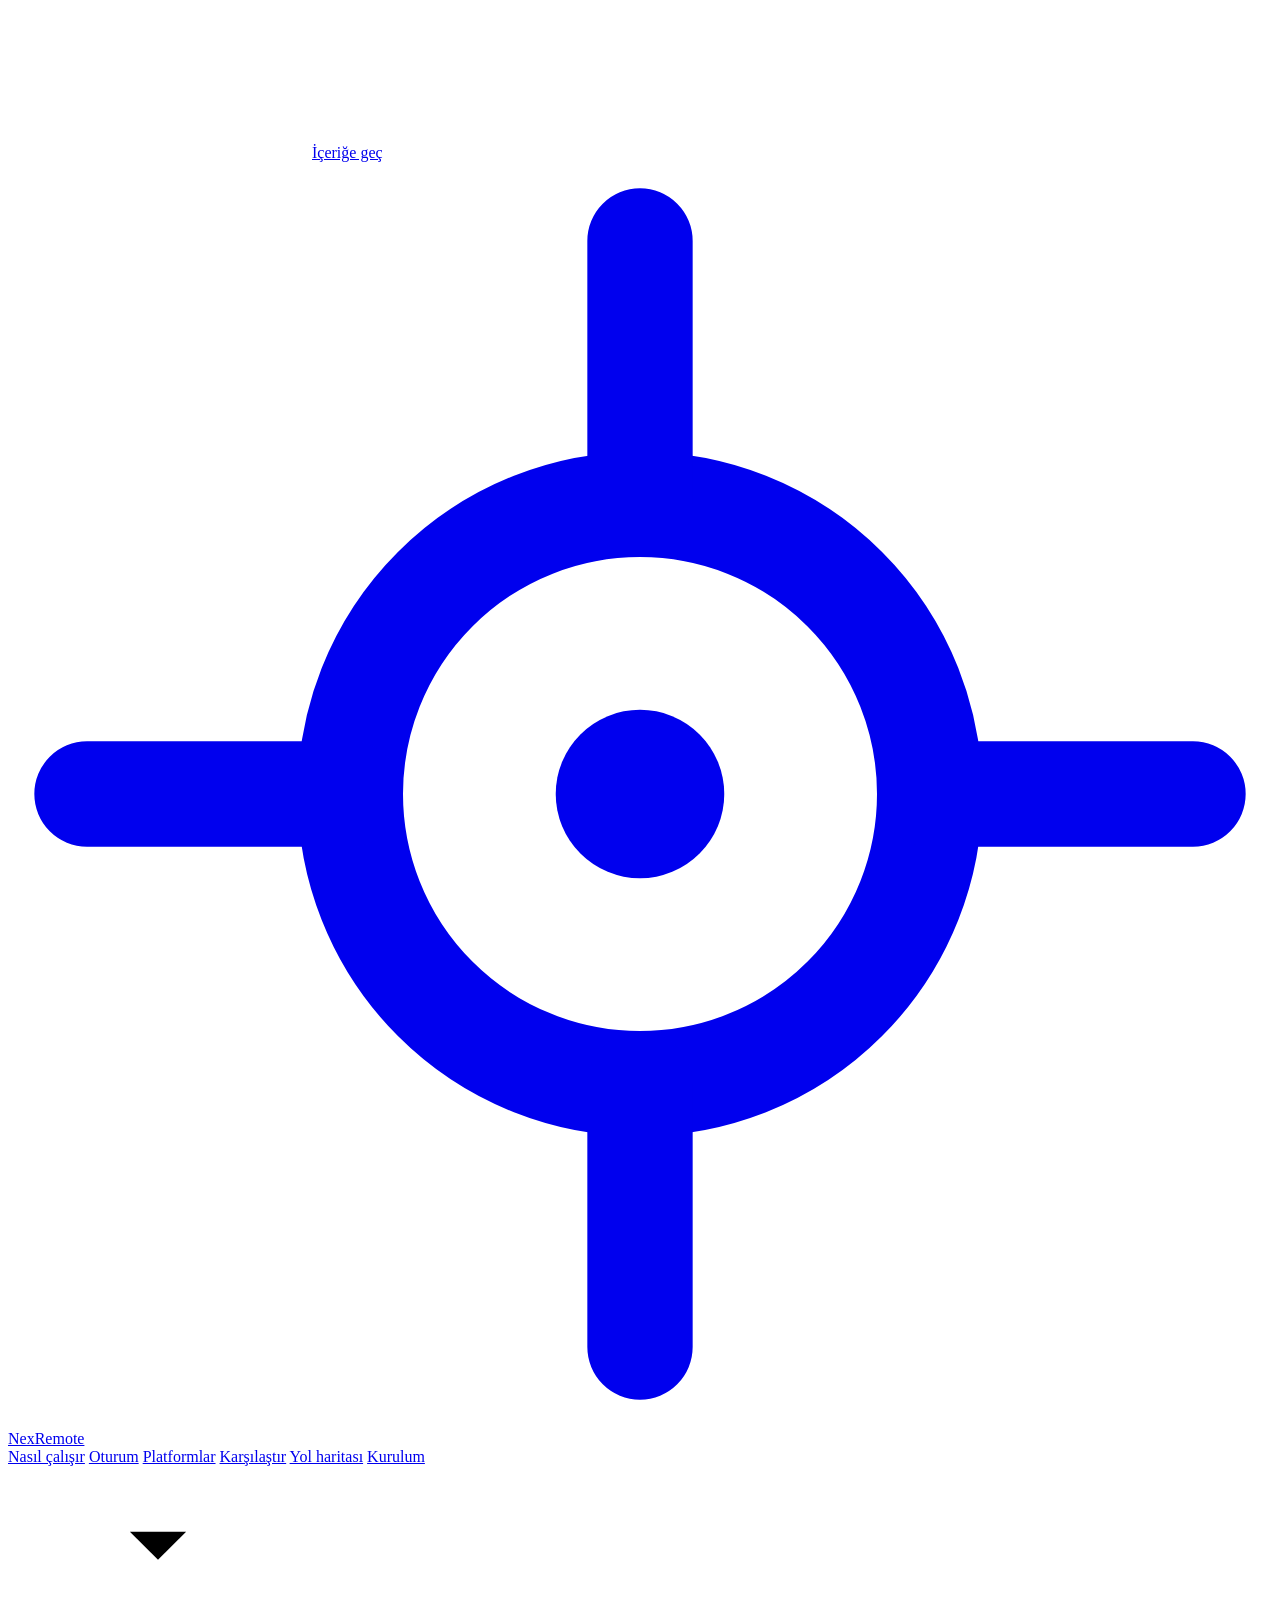
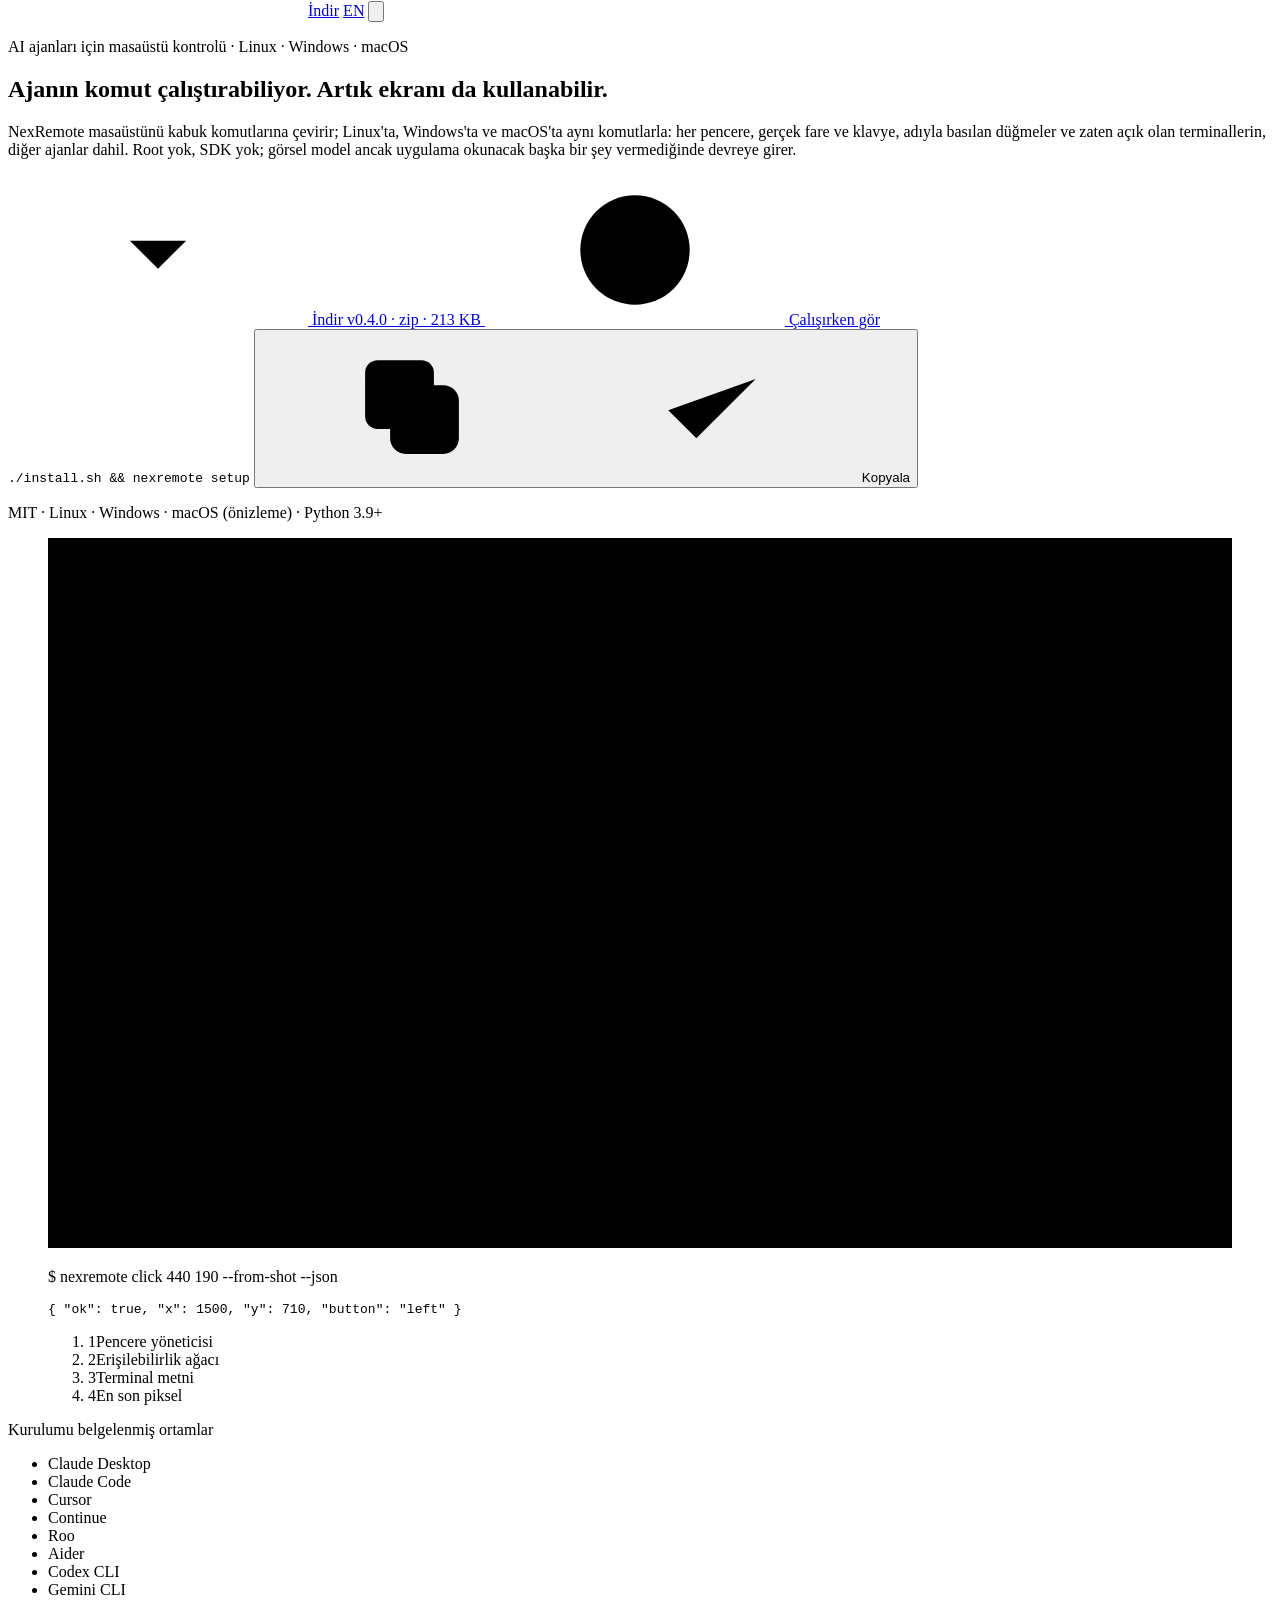
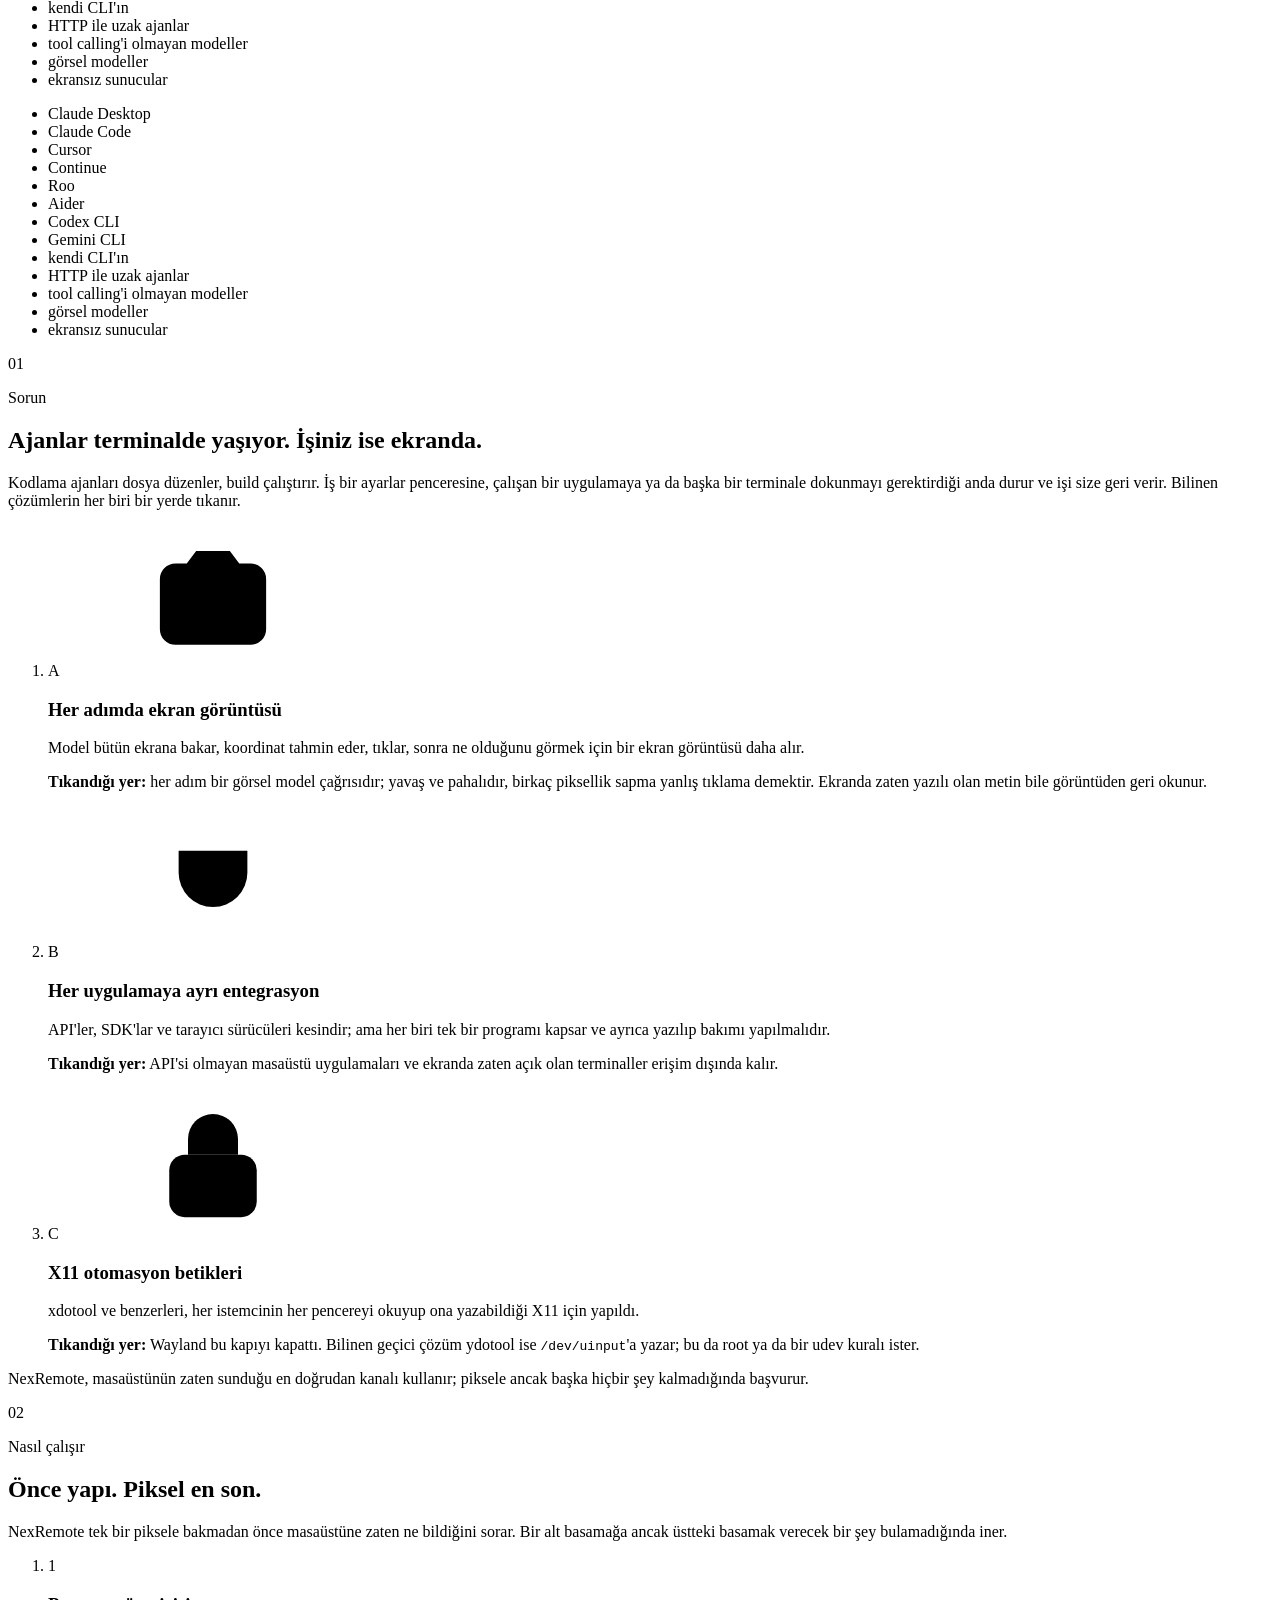
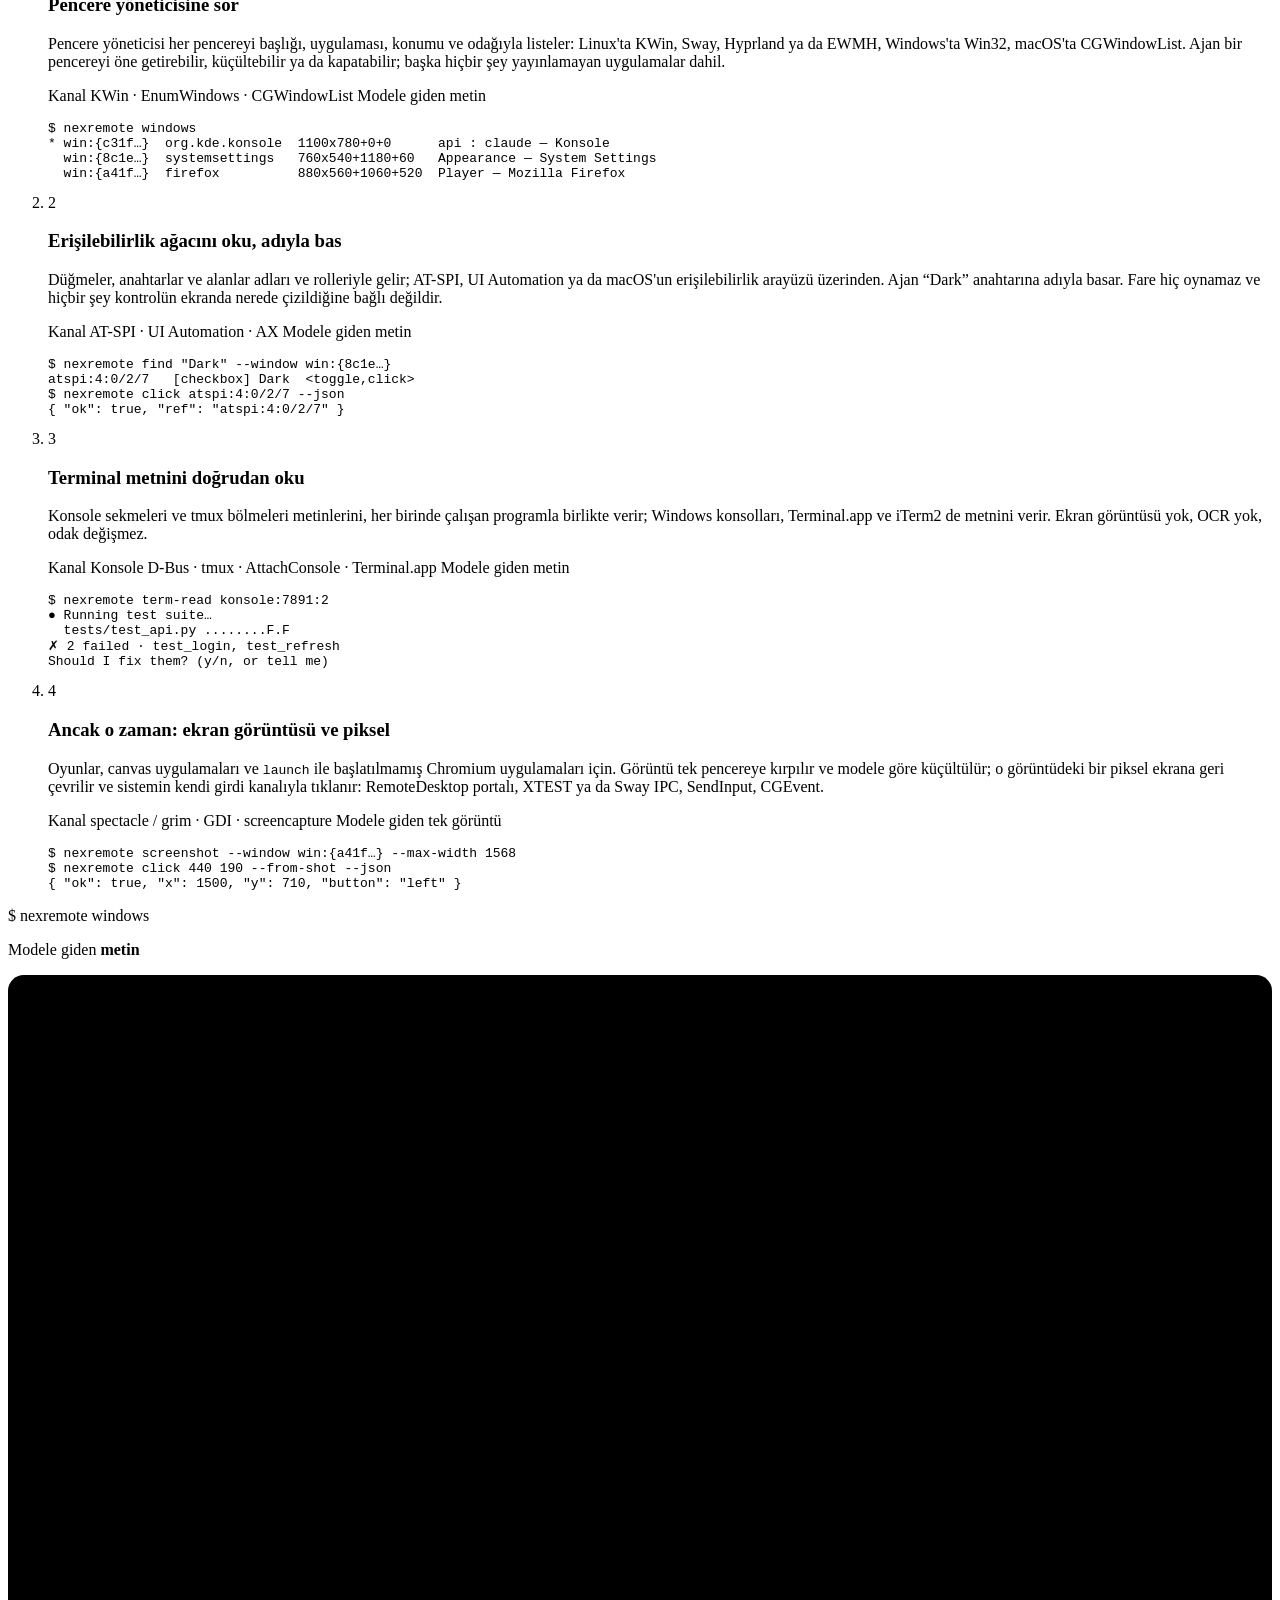
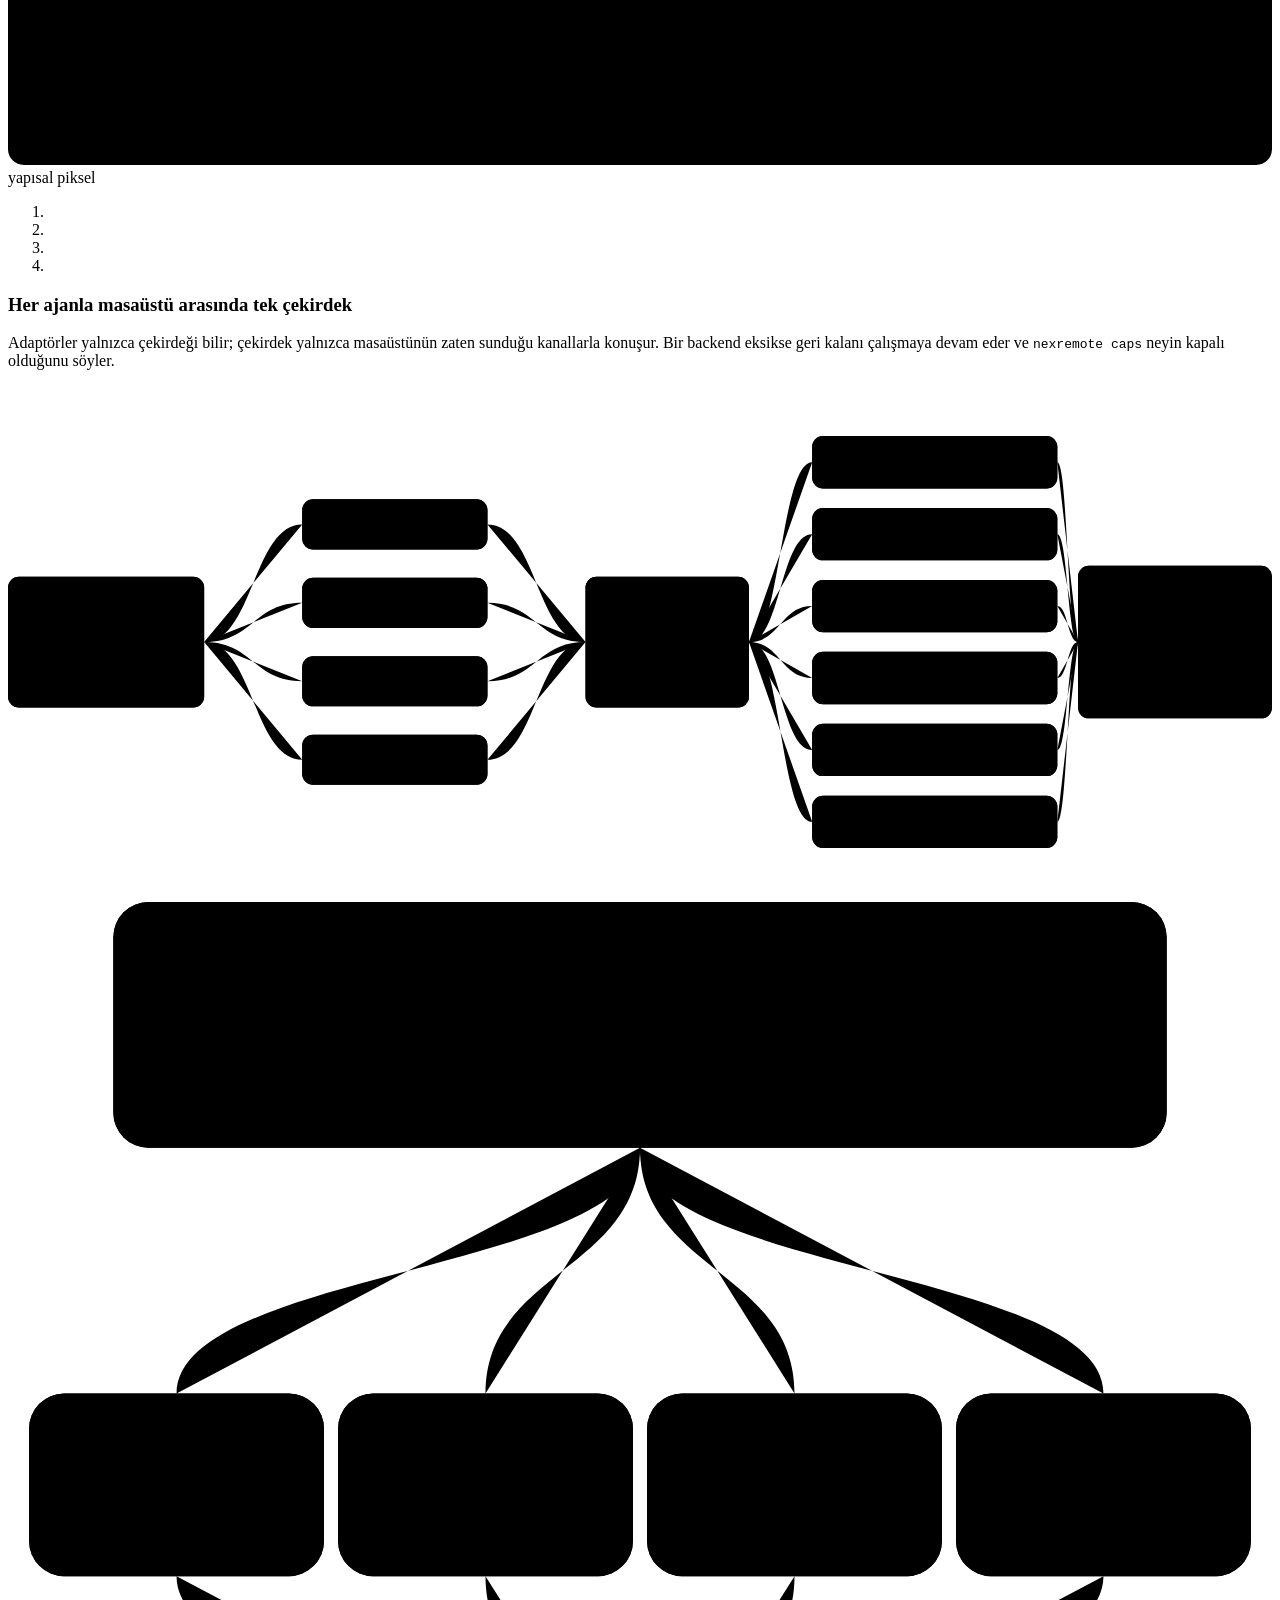
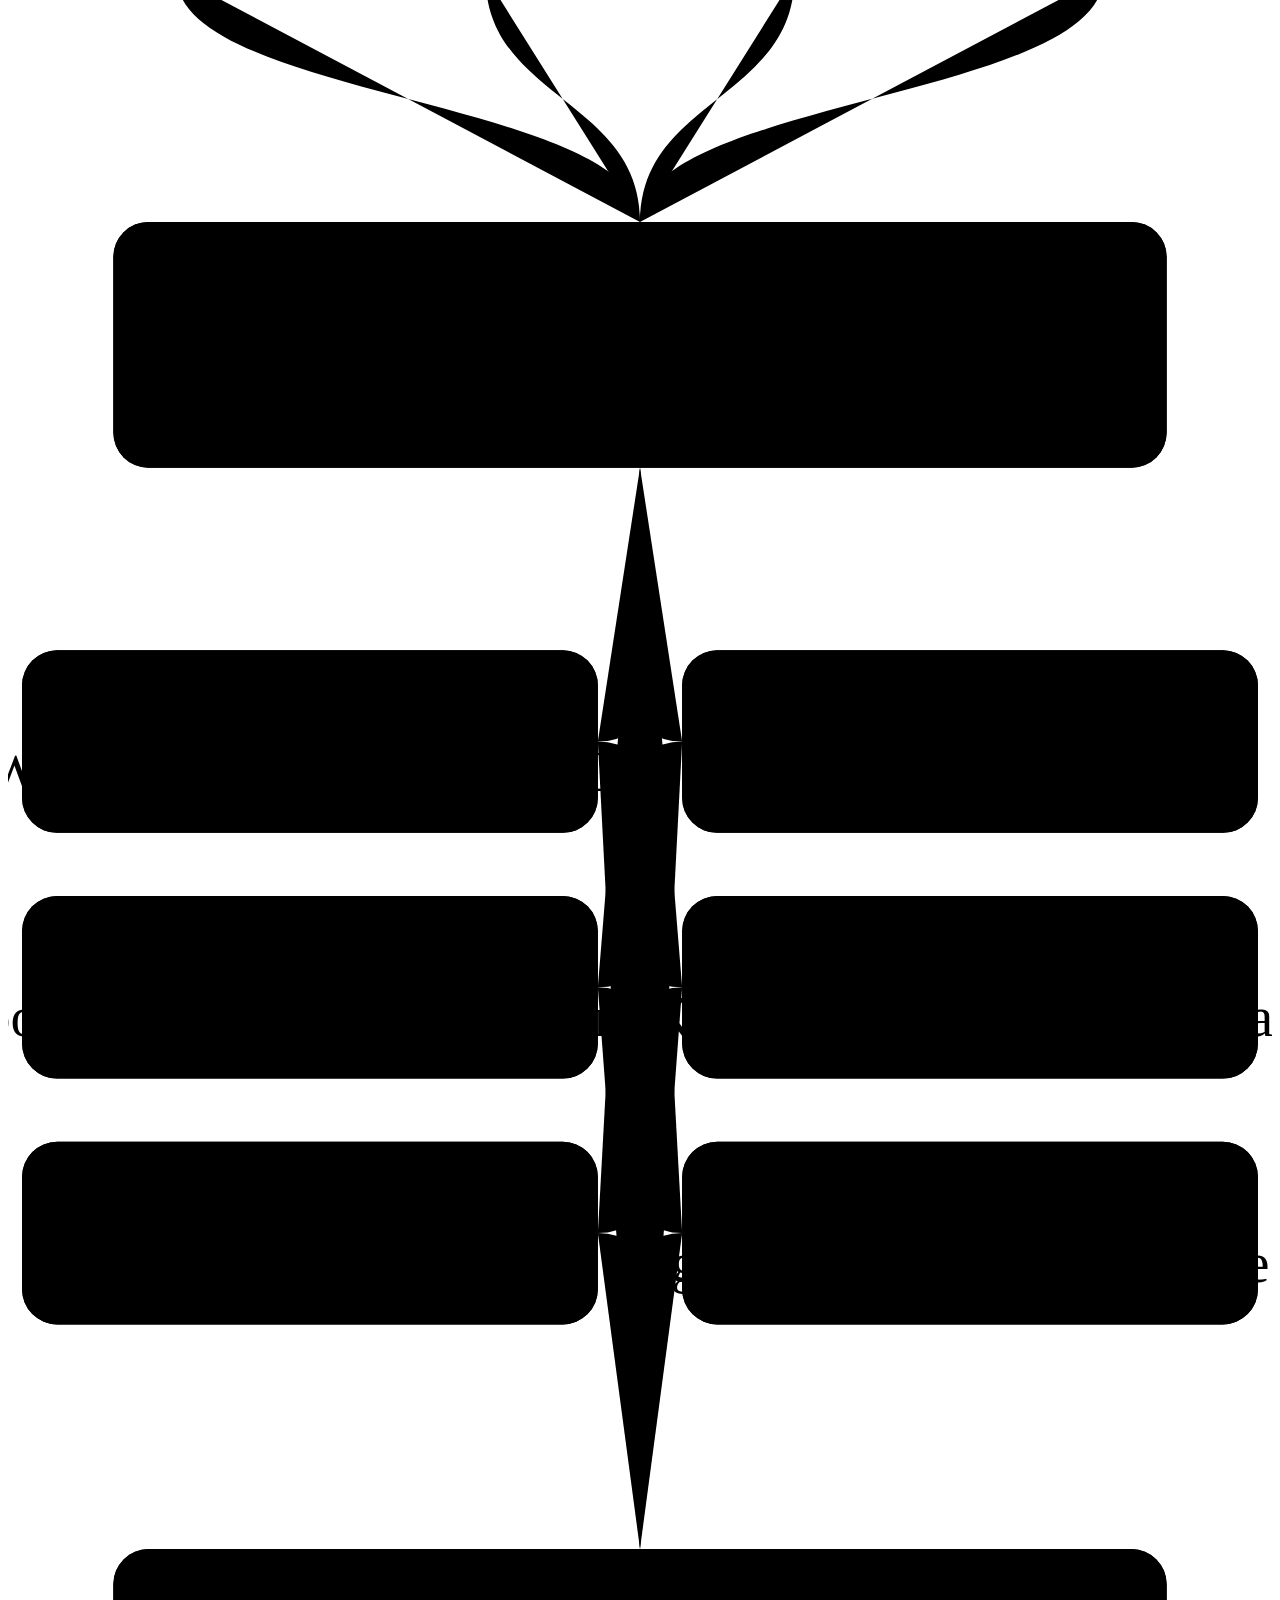
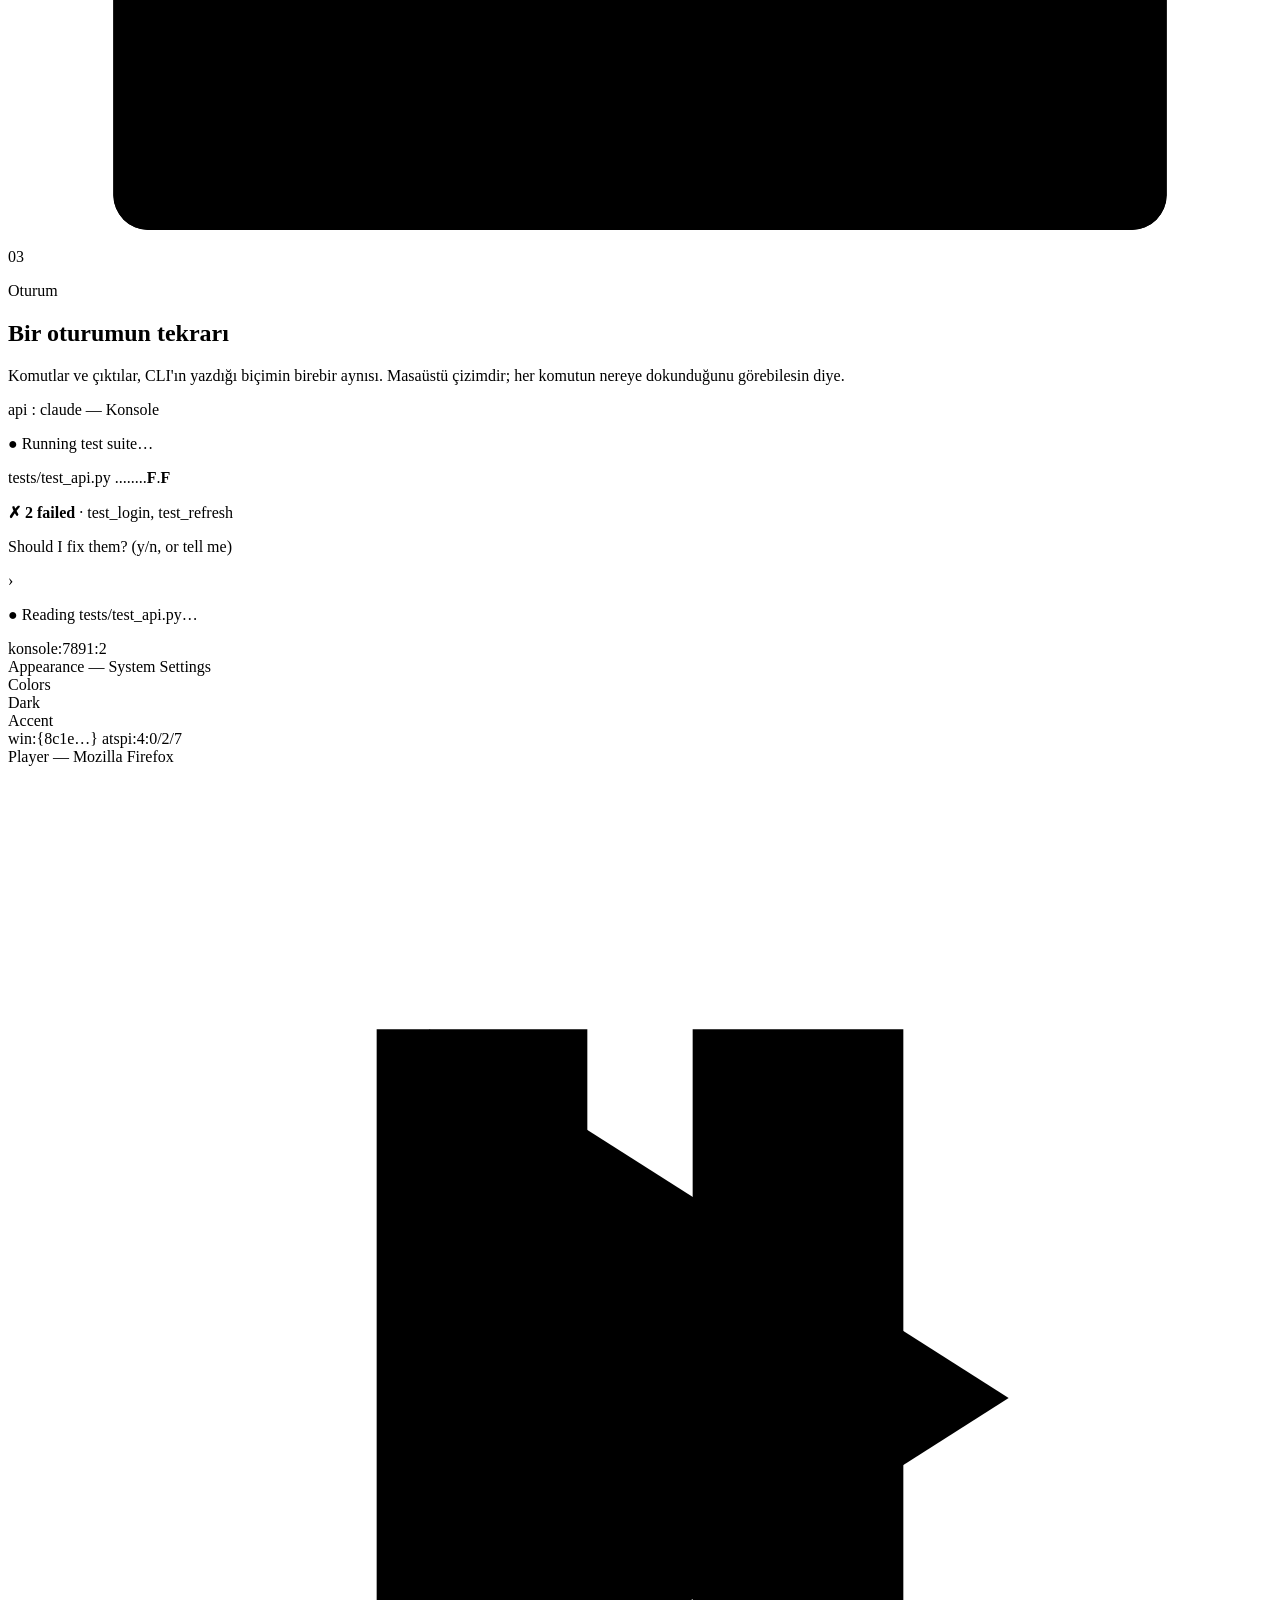
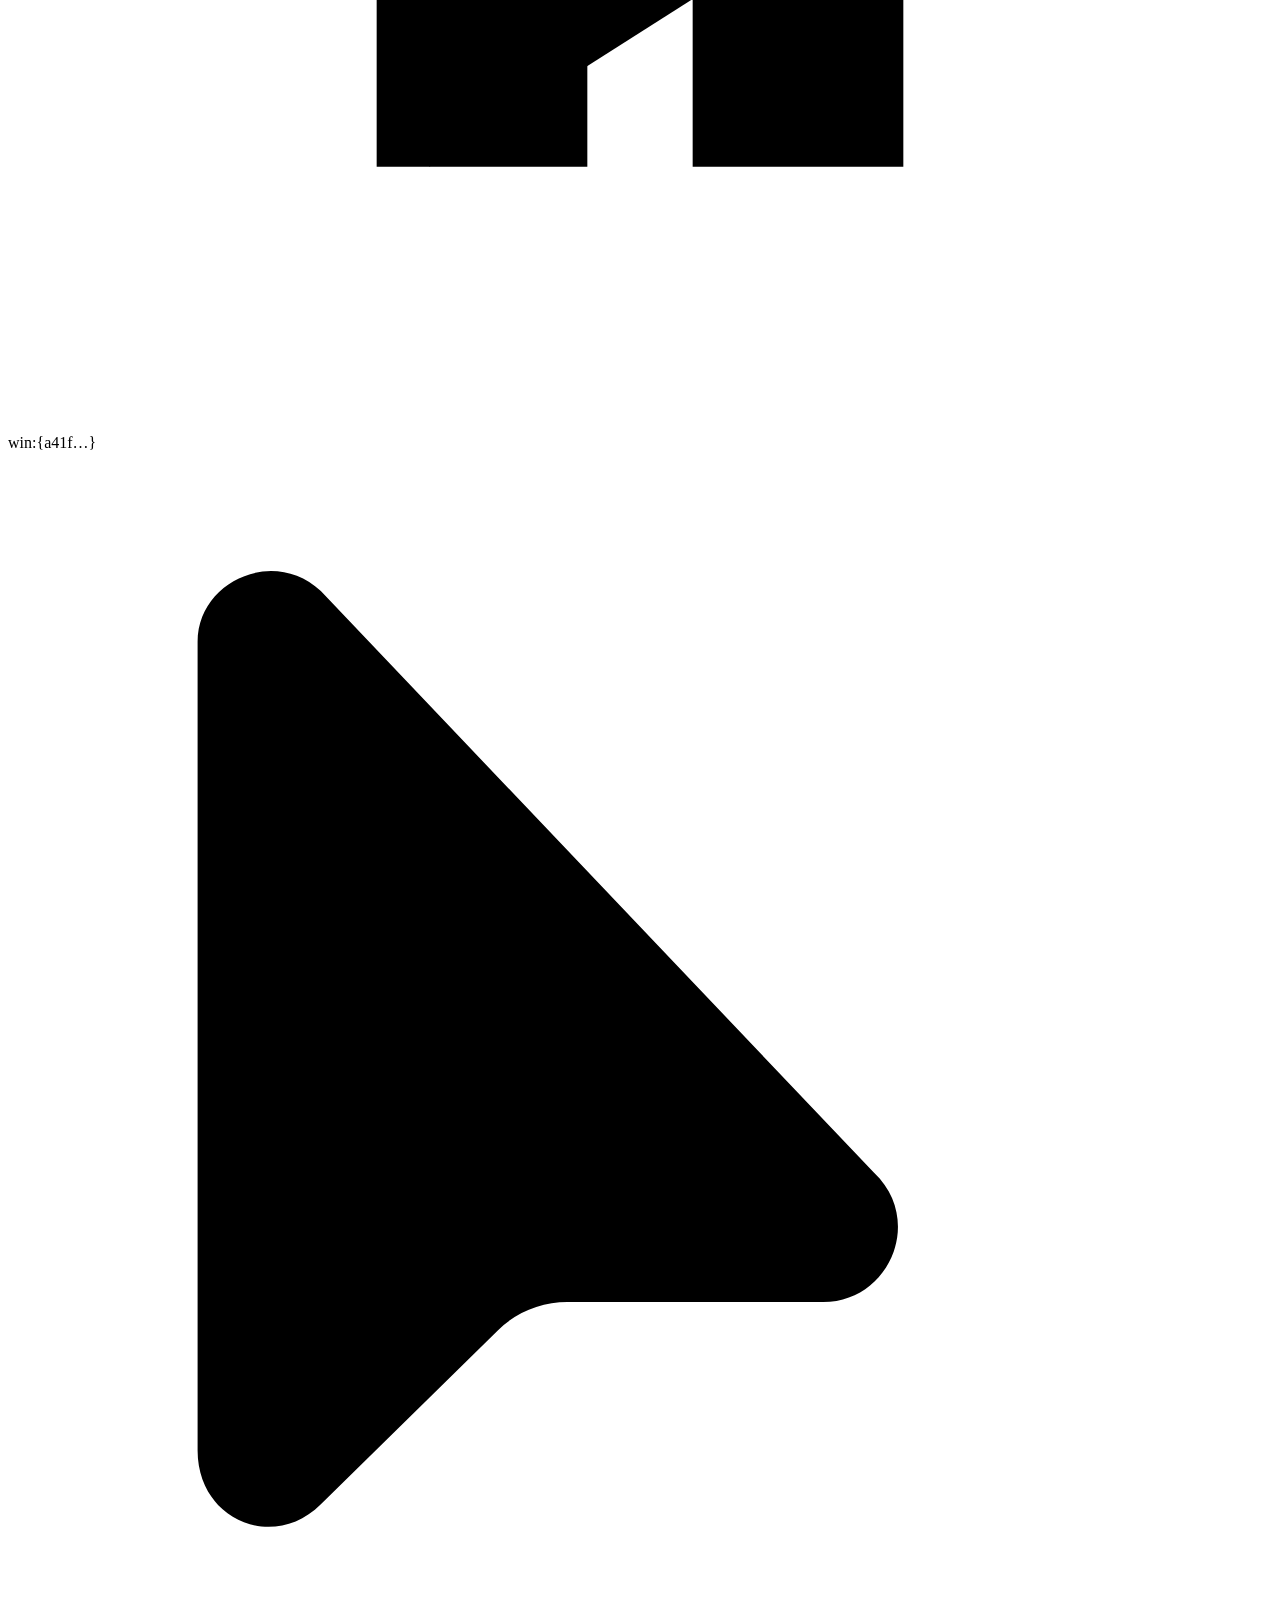
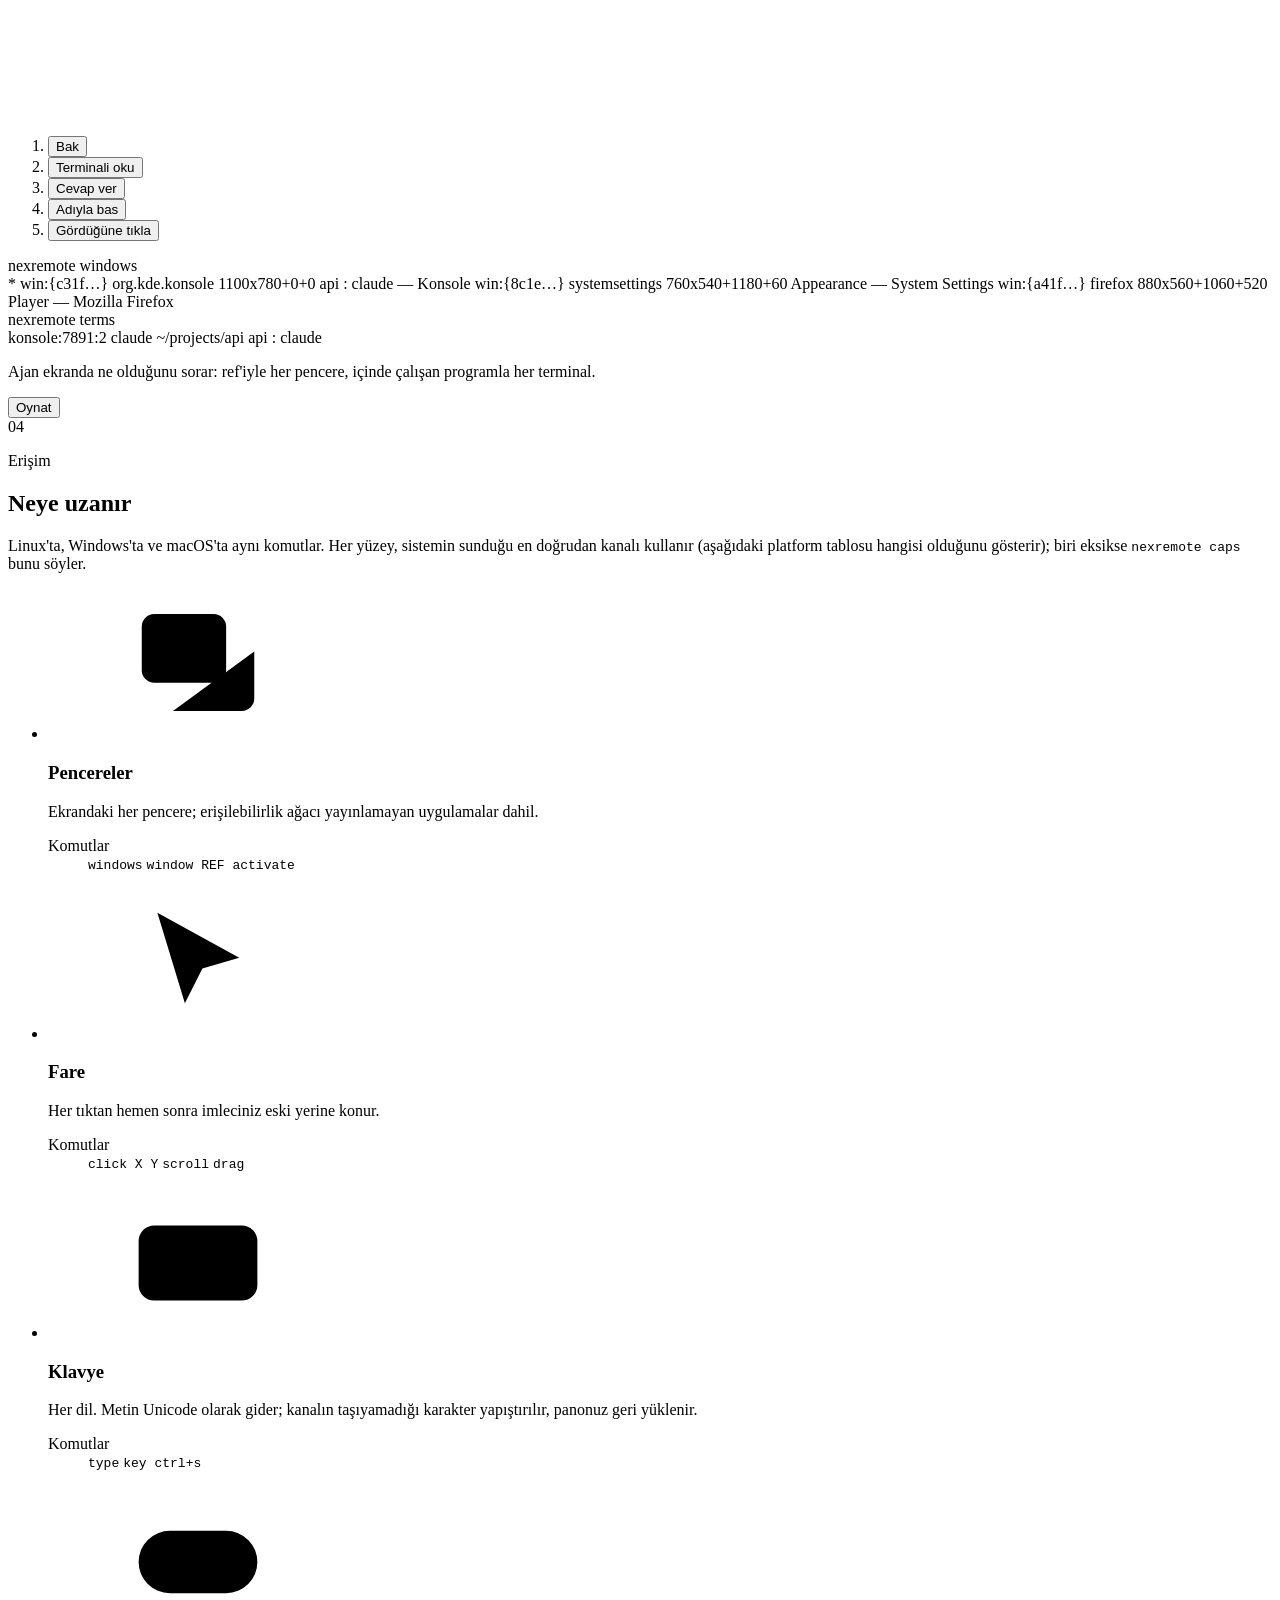
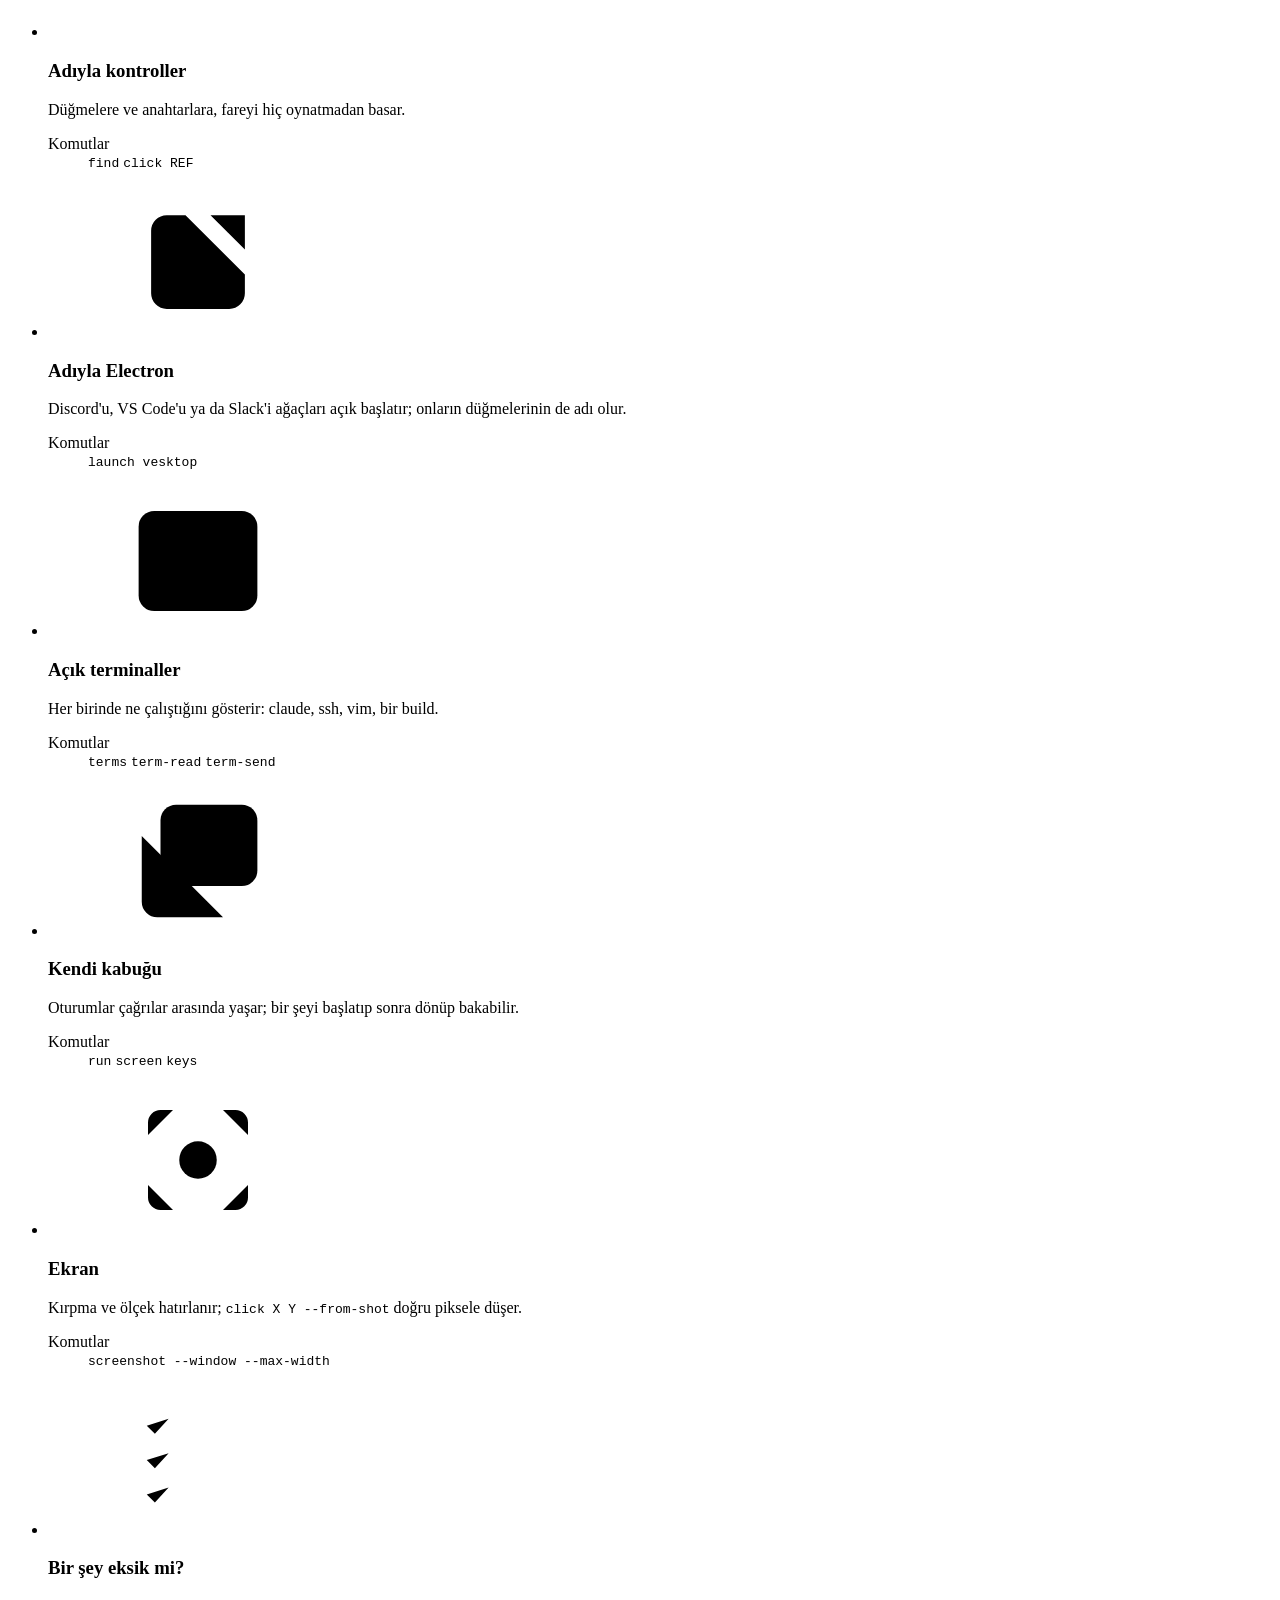
==== site/tr/index.html @ d77e09ea "feat(site): v0.4.0 — Electron yüzey kartı, Sway gerçek bileşimci rozeti, yapılanlar bugün sütununda " ====
<!doctype html>
<html lang="tr">
<head>
<meta charset="utf-8">
<meta name="viewport" content="width=device-width, initial-scale=1">
<title>NexRemote — AI ajanın masaüstünü kullansın</title>
<meta name="description" content="Bir AI ajanının Linux, Windows ve macOS&#x27;ta masaüstünü görmesini ve kullanmasını sağlayan kabuk komutları: her pencere, gerçek fare ve klavye, adıyla kontroller ve ekranda açık terminaller.">
<link rel="canonical" href="https://nexremote.vercel.app/tr/">
<link rel="alternate" hreflang="en" href="https://nexremote.vercel.app/">
<link rel="alternate" hreflang="tr" href="https://nexremote.vercel.app/tr/">
<meta property="og:title" content="NexRemote — AI ajanın masaüstünü kullansın">
<meta property="og:description" content="Bir AI ajanının Linux, Windows ve macOS&#x27;ta masaüstünü görmesini ve kullanmasını sağlayan kabuk komutları: her pencere, gerçek fare ve klavye, adıyla kontroller ve ekranda açık terminaller.">
<meta property="og:type" content="website">
<meta name="theme-color" content="#0c0d0b">
<link rel="icon" href="/assets/mark.svg" type="image/svg+xml">
<link rel="preconnect" href="https://fonts.googleapis.com">
<link rel="preconnect" href="https://fonts.gstatic.com" crossorigin>
<link href="https://fonts.googleapis.com/css2?family=IBM+Plex+Mono:wght@400;500&family=Schibsted+Grotesk:wght@400;500;600;700;800&display=swap" rel="stylesheet">
<link rel="stylesheet" href="/assets/site.css?v=0.4.0">
<script>
  // JS varsa "js" sınıfı: yalnızca o zaman, görünmeden önce gizlenecek öğeler gizlenir.
  // Tema, boyamadan önce uygulanır (yanıp sönme olmasın).
  document.documentElement.classList.add("js");
  try { var t = localStorage.getItem("nr-theme"); if (t) document.documentElement.dataset.theme = t; } catch (e) {}
</script>
</head>
<body>
<svg class="sprite" aria-hidden="true" focusable="false">
  <symbol id="i-download" viewBox="0 0 24 24"><path d="M12 4v11"/><path d="m7.5 10.5 4.5 4.5 4.5-4.5"/><path d="M5 19.5h14"/></symbol>
  <symbol id="i-play" viewBox="0 0 24 24"><circle cx="12" cy="12" r="8.75"/><path d="M10.2 8.9v6.2l5-3.1z"/></symbol>
  <symbol id="i-copy" viewBox="0 0 24 24"><rect x="8.5" y="8.5" width="11" height="11" rx="2.5"/><path d="M15.5 8.5v-2a2 2 0 0 0-2-2h-7a2 2 0 0 0-2 2v7a2 2 0 0 0 2 2h2"/></symbol>
  <symbol id="i-check" viewBox="0 0 24 24"><path d="m5 12.5 4.5 4.5L19 7.5"/></symbol>
  <symbol id="i-mail" viewBox="0 0 24 24"><rect x="3" y="5.5" width="18" height="13" rx="2.5"/><path d="m4 7.5 8 5.6 8-5.6"/></symbol>
  <symbol id="i-windows" viewBox="0 0 24 24"><rect x="3" y="4" width="13.5" height="11" rx="2"/><path d="M3 8h13.5"/><path d="M8 19.5h11a2 2 0 0 0 2-2V10"/></symbol>
  <symbol id="i-pointer" viewBox="0 0 24 24"><path d="M5.5 3.8 18.6 11l-5.9 1.7-2.8 5.6z"/><path d="m13 13 4.5 6"/></symbol>
  <symbol id="i-keyboard" viewBox="0 0 24 24"><rect x="2.5" y="6" width="19" height="12" rx="2.5"/><path d="M6.5 10h.01M10 10h.01M14 10h.01M17.5 10h.01M8 14h8"/></symbol>
  <symbol id="i-toggle" viewBox="0 0 24 24"><rect x="2.5" y="7" width="19" height="10" rx="5"/><circle cx="16.5" cy="12" r="2.5"/></symbol>
  <symbol id="i-terminal" viewBox="0 0 24 24"><rect x="2.5" y="4" width="19" height="16" rx="2.5"/><path d="m7 9.5 3 2.5-3 2.5"/><path d="M12.5 15h4.5"/></symbol>
  <symbol id="i-sessions" viewBox="0 0 24 24"><rect x="6" y="3" width="15.5" height="13" rx="2.5"/><path d="M3 8v10.5A2.5 2.5 0 0 0 5.5 21H16"/><path d="m9.5 7.8 2.5 2-2.5 2"/><path d="M14 12.5h3"/></symbol>
  <symbol id="i-viewfinder" viewBox="0 0 24 24"><path d="M4 8V6a2 2 0 0 1 2-2h2M16 4h2a2 2 0 0 1 2 2v2M20 16v2a2 2 0 0 1-2 2h-2M8 20H6a2 2 0 0 1-2-2v-2"/><circle cx="12" cy="12" r="3"/></symbol>
  <symbol id="i-checklist" viewBox="0 0 24 24"><path d="M10 6.5h10M10 12h10M10 17.5h10"/><path d="m3.8 6.5 1.3 1.3 2.2-2.4M3.8 12l1.3 1.3 2.2-2.4M3.8 17.5l1.3 1.3 2.2-2.4"/></symbol>
  <symbol id="i-camera" viewBox="0 0 24 24"><path d="M3.5 8.5A2.5 2.5 0 0 1 6 6h1.8l1.5-2h5.4l1.5 2H18a2.5 2.5 0 0 1 2.5 2.5v8A2.5 2.5 0 0 1 18 19H6a2.5 2.5 0 0 1-2.5-2.5z"/><circle cx="12" cy="12.5" r="3.5"/></symbol>
  <symbol id="i-launch" viewBox="0 0 24 24"><path d="M10 4.5H7A2.5 2.5 0 0 0 4.5 7v10A2.5 2.5 0 0 0 7 19.5h10a2.5 2.5 0 0 0 2.5-2.5v-3"/><path d="M14 4.5h5.5V10M19.5 4.5 11 13"/></symbol>
  <symbol id="i-plug" viewBox="0 0 24 24"><path d="M9 3v4M15 3v4"/><path d="M6.5 7h11v3.5a5.5 5.5 0 0 1-11 0z"/><path d="M12 16v5"/></symbol>
  <symbol id="i-lock" viewBox="0 0 24 24"><rect x="5" y="10.5" width="14" height="10" rx="2.5"/><path d="M8 10.5V8a4 4 0 0 1 8 0v2.5"/><path d="M12 14.5v2"/></symbol>
  <symbol id="i-monitor" viewBox="0 0 24 24"><rect x="3" y="4" width="18" height="12" rx="2.5"/><path d="M9 20h6M12 16v4"/></symbol>
  <symbol id="i-shield" viewBox="0 0 24 24"><path d="M12 3.5 5 6.2v5.3c0 4.3 3 7.6 7 9 4-1.4 7-4.7 7-9V6.2z"/><path d="m9 12 2.2 2.2 3.8-4"/></symbol>
  <symbol id="i-globe" viewBox="0 0 24 24"><circle cx="12" cy="12" r="8.75"/><path d="M3.5 12h17M12 3.3c2.4 2.6 3.5 5.5 3.5 8.7s-1.1 6.1-3.5 8.7c-2.4-2.6-3.5-5.5-3.5-8.7s1.1-6.1 3.5-8.7"/></symbol>
  <symbol id="i-flask" viewBox="0 0 24 24"><path d="M9.5 3.5h5M10.5 3.5V9L5 18.2a1.6 1.6 0 0 0 1.4 2.3h11.2a1.6 1.6 0 0 0 1.4-2.3L13.5 9V3.5"/><path d="M7.4 15h9.2"/></symbol>
  <symbol id="i-yes" viewBox="0 0 24 24"><circle cx="12" cy="12" r="8.75"/><path d="m8.2 12.3 2.6 2.6 5-5.4"/></symbol>
  <symbol id="i-no" viewBox="0 0 24 24"><circle cx="12" cy="12" r="8.75"/><path d="m9.2 9.2 5.6 5.6M14.8 9.2l-5.6 5.6"/></symbol>
  <symbol id="i-part" viewBox="0 0 24 24"><circle cx="12" cy="12" r="8.75"/><path d="M12 3.25a8.75 8.75 0 0 1 0 17.5z" fill="currentColor"/></symbol>
  <symbol id="i-planned" viewBox="0 0 24 24"><circle cx="12" cy="12" r="8.75" stroke-dasharray="2.6 3.2"/><path d="M12 8v4.2l2.6 1.6"/></symbol>
</svg>

<a class="skip" href="#main">İçeriğe geç</a>

<header class="top">
  <div class="wrap top-row">
    <a class="brand" href="/tr/" aria-label="NexRemote">
      <svg class="brand-mark" viewBox="0 0 24 24" aria-hidden="true"><circle cx="12" cy="12" r="5.5" fill="none" stroke="currentColor" stroke-width="2"/><path d="M12 1.5v5M12 17.5v5M1.5 12h5M17.5 12h5" stroke="currentColor" stroke-width="2" stroke-linecap="round"/><circle cx="12" cy="12" r="1.6" fill="currentColor"/></svg>
      <span>NexRemote</span>
    </a>
    <nav class="nav" aria-label="Bölümler">
      <a href="#how">Nasıl çalışır</a>
      <a href="#replay">Oturum</a>
      <a href="#platforms">Platformlar</a>
      <a href="#compare">Karşılaştır</a>
      <a href="#roadmap">Yol haritası</a>
      <a href="#install">Kurulum</a>
    </nav>
    <div class="top-tools">
      <a class="btn btn-sm" href="/download/nexremote.zip" download><svg class="ico" aria-hidden="true"><use href="#i-download"/></svg><span>İndir</span></a>
      <a class="lang" href="/" hreflang="en" data-lang="en" lang="en" title="English">EN</a>
      <button class="theme" type="button" aria-label="Açık / koyu tema" title="Açık / koyu tema">
        <svg viewBox="0 0 24 24" aria-hidden="true"><path d="M12 3a9 9 0 1 0 0 18V3Z" fill="currentColor"/><circle cx="12" cy="12" r="8.25" fill="none" stroke="currentColor" stroke-width="1.5"/></svg>
      </button>
    </div>
  </div>
  <div class="progress-bar" aria-hidden="true"><i data-progress-bar></i></div>
</header>

<main id="main">

<!-- ================================================================ HERO -->
<section class="hero band" aria-labelledby="hero-h">
  <div class="grid-bg" data-parallax aria-hidden="true"></div>
  <div class="wrap hero-top">
    <p class="eyebrow"><span class="dot" aria-hidden="true"></span>AI ajanları için masaüstü kontrolü · Linux · Windows · macOS</p>
    <h1 id="hero-h" class="mega"><span class="l l1"><span class="w"><span style="--wi:0">Ajanın</span></span> <span class="w"><span style="--wi:1">komut</span></span> <span class="w"><span style="--wi:2">çalıştırabiliyor.</span></span></span> <span class="l l2"><span class="w"><span style="--wi:3">Artık</span></span> <span class="w"><span style="--wi:4">ekranı</span></span> <span class="w"><span style="--wi:5">da</span></span> <span class="w"><span style="--wi:6">kullanabilir.</span></span></span></h1>
    <div class="hero-row">
      <p class="lede" data-reveal>NexRemote masaüstünü kabuk komutlarına çevirir; Linux&#x27;ta, Windows&#x27;ta ve macOS&#x27;ta aynı komutlarla: her pencere, gerçek fare ve klavye, adıyla basılan düğmeler ve zaten açık olan terminallerin, diğer ajanlar dahil. Root yok, SDK yok; görsel model ancak uygulama okunacak başka bir şey vermediğinde devreye girer.</p>
      <div class="hero-cta" data-reveal>
        <div class="btn-row">
          <a class="btn btn-invert" href="/download/nexremote.zip" download data-magnet>
            <svg class="ico" aria-hidden="true"><use href="#i-download"/></svg>
            <span>İndir</span>
            <span class="btn-meta">v0.4.0 · zip · 213 KB</span>
          </a>
          <a class="btn btn-ghost" href="#replay" data-magnet>
            <svg class="ico" aria-hidden="true"><use href="#i-play"/></svg>
            <span>Çalışırken gör</span>
          </a>
        </div>
        <div class="copyline">
          <code id="cmd-setup">./install.sh &amp;&amp; nexremote setup</code>
          <button class="copy" type="button" data-copy="#cmd-setup" data-done="Kopyalandı"><span class="copy-ico" aria-hidden="true"><svg class="ico i1"><use href="#i-copy"/></svg><svg class="ico i2"><use href="#i-check"/></svg></span><span data-label>Kopyala</span></button>
        </div>
        <p class="meta">MIT · Linux · Windows · macOS (önizleme) · Python 3.9+</p>
      </div>
    </div>
  </div>

  <div class="hero-stage" data-hero-stage>
    <div class="hero-tilt" data-hero-tilt>
      <figure class="hd s-node s-dark s-hl s-reply s-shot s-play s-agent" data-hero>
        <svg class="hd-scene" viewBox="0 0 1200 720" role="img" aria-labelledby="hd-t">
          <title id="hd-t">Bir masaüstü çizimi (burada Linux&#x27;ta KDE Plasma): terminaller, bir ayarlar penceresi ve bir video oynatıcı. Ajanın imleci pencereleri listeler, Koyu anahtarını adıyla bulup basar, bir terminali okur ve ekran görüntüsünden oynatıcıya tıklar.</title>
          <defs>
            <linearGradient id="hd-wall" x1="0" y1="0" x2="1" y2="1"><stop offset="0" class="hd-wall-a"/><stop offset="1" class="hd-wall-b"/></linearGradient>
          </defs>
          <rect class="hd-desk" width="1200" height="720"/>
          <path class="hd-wallgrid" d="M0 120H1200M0 240H1200M0 360H1200M0 480H1200M0 600H1200M200 0V720M400 0V720M600 0V720M800 0V720M1000 0V720"/>

          <!-- Konsole: çalışan ajan -->
          <g class="hd-win" data-hw="term">
            <rect class="hd-frame" x="40" y="36" width="600" height="390" rx="10"/>
            <path class="hd-bar" d="M50 36h580a10 10 0 0 1 10 10v22H40V46a10 10 0 0 1 10-10z"/>
            <text class="hd-title" x="340" y="57" text-anchor="middle">api : claude — Konsole</text>
            <circle class="hd-ctl" cx="596" cy="52" r="5"/><circle class="hd-ctl" cx="614" cy="52" r="5"/><circle class="hd-ctl" cx="578" cy="52" r="5"/>
            <rect class="hd-term" x="40" y="68" width="600" height="358"/>
            <rect class="hd-tab on" x="40" y="68" width="150" height="26"/><text class="hd-tabt on" x="56" y="86">claude</text>
            <rect class="hd-tab" x="190" y="68" width="150" height="26"/><text class="hd-tabt" x="206" y="86">claude</text>
            <rect class="hd-tab" x="340" y="68" width="110" height="26"/><text class="hd-tabt" x="356" y="86">ssh</text>
            <rect class="hd-hl" x="48" y="200" width="584" height="52" rx="4"/>
            <text class="hd-mono hd-dim" x="60" y="128">● Running test suite…</text>
            <text class="hd-mono" x="60" y="152">  tests/test_api.py ........F.F</text>
            <text class="hd-mono" x="60" y="176">  tests/test_ui.py  ...........</text>
            <text class="hd-mono hd-bad" x="60" y="220">✗ 2 failed · test_login, test_refresh</text>
            <text class="hd-mono" x="60" y="244">Should I fix them? (y/n, or tell me)</text>
            <text class="hd-mono"><tspan class="hd-prompt" x="60" y="276">›</tspan> <tspan data-hd-typed></tspan></text>
            <text class="hd-mono hd-dim hd-reply" x="60" y="302">● Reading tests/test_api.py…</text>
            <rect class="hd-caret" x="76" y="263" width="9" height="17"/>
            <g class="hd-tag" transform="translate(52 396)"><rect width="222" height="22" rx="4"/><text x="10" y="15.5">win:{c31f…} org.kde.konsole</text></g>
          </g>

          <!-- tmux: ikinci ajan -->
          <g class="hd-win" data-hw="tmux">
            <rect class="hd-frame" x="40" y="446" width="380" height="226" rx="10"/>
            <path class="hd-bar" d="M50 446h360a10 10 0 0 1 10 10v22H40v-22a10 10 0 0 1 10-10z"/>
            <text class="hd-title" x="230" y="467" text-anchor="middle">codex — tmux</text>
            <rect class="hd-term" x="40" y="478" width="380" height="194"/>
            <text class="hd-mono hd-dim" x="56" y="508">codex › refactor the auth module</text>
            <text class="hd-mono" x="56" y="532">  editing src/auth.py</text>
            <text class="hd-mono hd-ok" x="56" y="556">  ✓ 14 passed</text>
            <text class="hd-mono hd-dim" x="56" y="580">codex › _</text>
          </g>

          <!-- Sistem Ayarları -->
          <g class="hd-win hd-set" data-hw="set">
            <rect class="hd-frame" x="680" y="56" width="480" height="320" rx="10"/>
            <path class="hd-bar" d="M690 56h460a10 10 0 0 1 10 10v22H680V66a10 10 0 0 1 10-10z"/>
            <text class="hd-title" x="920" y="77" text-anchor="middle">Appearance — System Settings</text>
            <rect class="hd-side" x="680" y="88" width="150" height="288"/>
            <rect class="hd-side-on" x="690" y="100" width="130" height="28" rx="5"/>
            <text class="hd-label" x="704" y="119">Appearance</text>
            <text class="hd-label hd-mut" x="704" y="151">Colors</text>
            <text class="hd-label hd-mut" x="704" y="181">Fonts</text>
            <text class="hd-label hd-mut" x="704" y="211">Icons</text>
            <text class="hd-label hd-mut" x="704" y="241">Cursors</text>
            <text class="hd-h" x="852" y="122">Global Theme</text>
            <text class="hd-label" x="852" y="162">Colors</text>
            <circle class="hd-sw" cx="1090" cy="157" r="8"/><circle class="hd-sw s2" cx="1112" cy="157" r="8"/><circle class="hd-sw s3" cx="1134" cy="157" r="8"/>
            <path class="hd-rule" d="M852 178h292M852 218h292M852 258h292"/>
            <text class="hd-label" x="852" y="203">Dark</text>
            <rect class="hd-switch" x="1100" y="187" width="44" height="22" rx="11"/>
            <circle class="hd-knob" cx="1111" cy="198" r="8"/>
            <text class="hd-label" x="852" y="243">Accent</text>
            <rect class="hd-pill" x="1104" y="234" width="40" height="14" rx="4"/>
            <rect class="hd-apply" x="1064" y="326" width="80" height="30" rx="6"/>
            <text class="hd-label hd-apply-t" x="1104" y="346" text-anchor="middle">Apply</text>
            <g class="hd-node">
              <rect class="hd-node-r" x="842" y="182" width="310" height="32" rx="5"/>
              <g transform="translate(842 160)"><rect class="hd-node-l" width="262" height="20" rx="4"/><text x="8" y="14.5">atspi:4:0/2/7 [checkbox] Dark</text></g>
            </g>
            <g class="hd-tag" transform="translate(692 346)"><rect width="218" height="22" rx="4"/><text x="10" y="15.5">win:{8c1e…} systemsettings</text></g>
          </g>

          <!-- Tarayıcı oynatıcı -->
          <g class="hd-win" data-hw="web">
            <rect class="hd-frame" x="450" y="400" width="710" height="272" rx="10"/>
            <path class="hd-bar" d="M460 400h690a10 10 0 0 1 10 10v22H450v-22a10 10 0 0 1 10-10z"/>
            <text class="hd-title" x="805" y="421" text-anchor="middle">Player — Mozilla Firefox</text>
            <rect class="hd-url" x="466" y="440" width="678" height="22" rx="11"/>
            <text class="hd-urlt" x="482" y="455">localhost:5173/player</text>
            <rect class="hd-video" x="466" y="470" width="678" height="160" rx="6"/>
            <circle class="hd-playbtn" cx="805" cy="544" r="28"/>
            <path class="hd-ico-play" d="M796 530v28l23-14z"/>
            <path class="hd-ico-pause" d="M793 531h8v26h-8zM809 531h8v26h-8z"/>
            <rect class="hd-track" x="482" y="612" width="646" height="4" rx="2"/>
            <rect class="hd-fill" x="482" y="612" width="646" height="4" rx="2"/>
            <rect class="hd-line" x="466" y="642" width="300" height="9" rx="3"/>
            <rect class="hd-line" x="466" y="657" width="180" height="7" rx="3"/>
            <rect class="hd-shutter" x="450" y="400" width="710" height="272" rx="10"/>
            <rect class="hd-crop" x="456" y="406" width="698" height="260" rx="8" pathLength="1"/>
            <g class="hd-tag" transform="translate(1000 642)"><rect width="144" height="22" rx="4"/><text x="10" y="15.5">win:{a41f…} zen</text></g>
          </g>

          <!-- panel -->
          <rect class="hd-panel" x="0" y="688" width="1200" height="32"/>
          <circle class="hd-launch" cx="24" cy="704" r="9"/>
          <rect class="hd-task" x="48" y="694" width="20" height="20" rx="4"/><rect class="hd-task" x="76" y="694" width="20" height="20" rx="4"/><rect class="hd-task" x="104" y="694" width="20" height="20" rx="4"/><rect class="hd-task" x="132" y="694" width="20" height="20" rx="4"/>
          <text class="hd-clock" x="1176" y="709" text-anchor="end">14:32</text>

          <!-- ajan imleci -->
          <g class="hd-agent" data-hd-agent style="transform: translate(805px, 544px)">
            <circle class="hd-ripple" r="16"/>
            <circle class="hd-ripple r2" r="16"/>
            <path class="hd-arrow" d="M0 0V25.6c0 2.2 2.4 3.2 3.9 1.7l5.6-5.5c.6-.6 1.4-.9 2.2-.9h8.1c2.1 0 3.2-2.6 1.6-4.1L3.9-1.6C2.4-3 0-1.9 0 0Z"/>
          </g>
        </svg>

        <figcaption class="hd-bar-ui" aria-hidden="true">
          <p class="hd-cmd"><span class="hd-ps">$</span> <span data-hd-cmd>nexremote click 440 190 --from-shot --json</span><span class="hd-cur"></span></p>
          <pre class="hd-out" data-hd-out>{ "ok": true, "x": 1500, "y": 710, "button": "left" }</pre>
          <ol class="hd-steps">
            <li data-hd-step><span>1</span>Pencere yöneticisi</li>
            <li data-hd-step><span>2</span>Erişilebilirlik ağacı</li>
            <li data-hd-step><span>3</span>Terminal metni</li>
            <li data-hd-step class="on"><span>4</span>En son piksel</li>
          </ol>
        </figcaption>
      </figure>
    </div>
  </div>

  <div class="marquee" data-marquee>
    <p class="mq-label">Kurulumu belgelenmiş ortamlar</p>
    <div class="mq-viewport">
      <ul class="mq-track"><li class="">Claude Desktop</li><li class="">Claude Code</li><li class="">Cursor</li><li class="">Continue</li><li class="">Roo</li><li class="">Aider</li><li class="">Codex CLI</li><li class="">Gemini CLI</li><li class="gen">kendi CLI&#x27;ın</li><li class="gen">HTTP ile uzak ajanlar</li><li class="gen">tool calling&#x27;i olmayan modeller</li><li class="gen">görsel modeller</li><li class="gen">ekransız sunucular</li></ul>
      <ul class="mq-track mq-dup" aria-hidden="true"><li class="">Claude Desktop</li><li class="">Claude Code</li><li class="">Cursor</li><li class="">Continue</li><li class="">Roo</li><li class="">Aider</li><li class="">Codex CLI</li><li class="">Gemini CLI</li><li class="gen">kendi CLI&#x27;ın</li><li class="gen">HTTP ile uzak ajanlar</li><li class="gen">tool calling&#x27;i olmayan modeller</li><li class="gen">görsel modeller</li><li class="gen">ekransız sunucular</li></ul>
    </div>
  </div>
</section>

<!-- ============================================================= PROBLEM -->
<section id="problem" class="problem sec" aria-labelledby="problem-h">
  <div class="wrap">
    <div class="sec-head" data-reveal>
      <span class="bignum" aria-hidden="true" data-parallax>01</span>
      <div><p class="kicker">Sorun</p><h2 id="problem-h" class="big">Ajanlar terminalde yaşıyor. İşiniz ise ekranda.</h2></div>
      <p>Kodlama ajanları dosya düzenler, build çalıştırır. İş bir ayarlar penceresine, çalışan bir uygulamaya ya da başka bir terminale dokunmayı gerektirdiği anda durur ve işi size geri verir. Bilinen çözümlerin her biri bir yerde tıkanır.</p>
    </div>
    <ol class="approaches" data-stagger>
      <li data-reveal>
        <span class="ap-n" aria-hidden="true">A</span>
        <svg class="ico ico-lg" aria-hidden="true"><use href="#i-camera"/></svg>
        <h3>Her adımda ekran görüntüsü</h3>
        <p>Model bütün ekrana bakar, koordinat tahmin eder, tıklar, sonra ne olduğunu görmek için bir ekran görüntüsü daha alır.</p>
        <p class="breaks"><strong>Tıkandığı yer:</strong> her adım bir görsel model çağrısıdır; yavaş ve pahalıdır, birkaç piksellik sapma yanlış tıklama demektir. Ekranda zaten yazılı olan metin bile görüntüden geri okunur.</p>
      </li>
      <li data-reveal>
        <span class="ap-n" aria-hidden="true">B</span>
        <svg class="ico ico-lg" aria-hidden="true"><use href="#i-plug"/></svg>
        <h3>Her uygulamaya ayrı entegrasyon</h3>
        <p>API&#x27;ler, SDK&#x27;lar ve tarayıcı sürücüleri kesindir; ama her biri tek bir programı kapsar ve ayrıca yazılıp bakımı yapılmalıdır.</p>
        <p class="breaks"><strong>Tıkandığı yer:</strong> API&#x27;si olmayan masaüstü uygulamaları ve ekranda zaten açık olan terminaller erişim dışında kalır.</p>
      </li>
      <li data-reveal>
        <span class="ap-n" aria-hidden="true">C</span>
        <svg class="ico ico-lg" aria-hidden="true"><use href="#i-lock"/></svg>
        <h3>X11 otomasyon betikleri</h3>
        <p>xdotool ve benzerleri, her istemcinin her pencereyi okuyup ona yazabildiği X11 için yapıldı.</p>
        <p class="breaks"><strong>Tıkandığı yer:</strong> Wayland bu kapıyı kapattı. Bilinen geçici çözüm ydotool ise <code>/dev/uinput</code>'a yazar; bu da root ya da bir udev kuralı ister.</p>
      </li>
    </ol>
    <p class="thesis" data-reveal>NexRemote, masaüstünün zaten sunduğu en doğrudan kanalı kullanır; piksele ancak başka hiçbir şey kalmadığında başvurur.</p>
  </div>
</section>

<!-- ======================================================== HOW IT WORKS -->
<section id="how" class="how band sec" data-wipe aria-labelledby="how-h">
  <div class="grid-bg" data-parallax aria-hidden="true"></div>
  <div class="wrap">
    <div class="sec-head" data-reveal>
      <span class="bignum" aria-hidden="true" data-parallax>02</span>
      <div><p class="kicker">Nasıl çalışır</p><h2 id="how-h" class="big">Önce yapı. Piksel en son.</h2></div>
      <p>NexRemote tek bir piksele bakmadan önce masaüstüne zaten ne bildiğini sorar. Bir alt basamağa ancak üstteki basamak verecek bir şey bulamadığında iner.</p>
    </div>

    <div class="story" data-story>
      <ol class="rungs">
        <li class="rung" data-rung data-cmd="nexremote windows" data-gets="metin">
          <div class="rung-in" data-reveal>
            <span class="rung-n" aria-hidden="true">1</span>
            <h3>Pencere yöneticisine sor</h3>
            <p>Pencere yöneticisi her pencereyi başlığı, uygulaması, konumu ve odağıyla listeler: Linux&#x27;ta KWin, Sway, Hyprland ya da EWMH, Windows&#x27;ta Win32, macOS&#x27;ta CGWindowList. Ajan bir pencereyi öne getirebilir, küçültebilir ya da kapatabilir; başka hiçbir şey yayınlamayan uygulamalar dahil.</p>
            <p class="rung-meta"><span>Kanal</span> KWin · EnumWindows · CGWindowList <span>Modele giden</span> metin</p>
<pre class="rung-code"><code><span class="c">$</span> nexremote windows
* win:{c31f…}  org.kde.konsole  1100x780+0+0      api : claude — Konsole
  win:{8c1e…}  systemsettings   760x540+1180+60   Appearance — System Settings
  win:{a41f…}  firefox          880x560+1060+520  Player — Mozilla Firefox</code></pre>
          </div>
        </li>
        <li class="rung" data-rung data-cmd='nexremote find "Dark" --window win:{8c1e…}' data-gets="metin">
          <div class="rung-in" data-reveal>
            <span class="rung-n" aria-hidden="true">2</span>
            <h3>Erişilebilirlik ağacını oku, adıyla bas</h3>
            <p>Düğmeler, anahtarlar ve alanlar adları ve rolleriyle gelir; AT-SPI, UI Automation ya da macOS&#x27;un erişilebilirlik arayüzü üzerinden. Ajan “Dark” anahtarına adıyla basar. Fare hiç oynamaz ve hiçbir şey kontrolün ekranda nerede çizildiğine bağlı değildir.</p>
            <p class="rung-meta"><span>Kanal</span> AT-SPI · UI Automation · AX <span>Modele giden</span> metin</p>
<pre class="rung-code"><code><span class="c">$</span> nexremote find "Dark" --window win:{8c1e…}
atspi:4:0/2/7	[checkbox] Dark  &lt;toggle,click&gt;
<span class="c">$</span> nexremote click atspi:4:0/2/7 --json
{ "ok": true, "ref": "atspi:4:0/2/7" }</code></pre>
          </div>
        </li>
        <li class="rung" data-rung data-cmd="nexremote term-read konsole:7891:2" data-gets="metin">
          <div class="rung-in" data-reveal>
            <span class="rung-n" aria-hidden="true">3</span>
            <h3>Terminal metnini doğrudan oku</h3>
            <p>Konsole sekmeleri ve tmux bölmeleri metinlerini, her birinde çalışan programla birlikte verir; Windows konsolları, Terminal.app ve iTerm2 de metnini verir. Ekran görüntüsü yok, OCR yok, odak değişmez.</p>
            <p class="rung-meta"><span>Kanal</span> Konsole D-Bus · tmux · AttachConsole · Terminal.app <span>Modele giden</span> metin</p>
<pre class="rung-code"><code><span class="c">$</span> nexremote term-read konsole:7891:2
● Running test suite…
  tests/test_api.py ........F.F
✗ 2 failed · test_login, test_refresh
Should I fix them? (y/n, or tell me)</code></pre>
          </div>
        </li>
        <li class="rung" data-rung data-cmd="nexremote click 440 190 --from-shot" data-gets="tek görüntü">
          <div class="rung-in" data-reveal>
            <span class="rung-n" aria-hidden="true">4</span>
            <h3>Ancak o zaman: ekran görüntüsü ve piksel</h3>
            <p>Oyunlar, canvas uygulamaları ve <code>launch</code> ile başlatılmamış Chromium uygulamaları için. Görüntü tek pencereye kırpılır ve modele göre küçültülür; o görüntüdeki bir piksel ekrana geri çevrilir ve sistemin kendi girdi kanalıyla tıklanır: RemoteDesktop portalı, XTEST ya da Sway IPC, SendInput, CGEvent.</p>
            <p class="rung-meta"><span>Kanal</span> spectacle / grim · GDI · screencapture <span>Modele giden</span> tek görüntü</p>
<pre class="rung-code"><code><span class="c">$</span> nexremote screenshot --window win:{a41f…} --max-width 1568
<span class="c">$</span> nexremote click 440 190 --from-shot --json
{ "ok": true, "x": 1500, "y": 710, "button": "left" }</code></pre>
          </div>
        </li>
      </ol>

      <div class="story-stage" aria-hidden="true">
        <div class="ss">
          <div class="ss-head">
            <p class="ss-cmd"><span class="c">$</span> <span data-ss-cmd>nexremote windows</span></p>
            <p class="ss-gets">Modele giden <b data-ss-gets>metin</b></p>
          </div>
          <svg class="ss-scene" viewBox="0 0 800 500">
            <rect class="hd-desk" width="800" height="500" rx="10"/>
            <path class="hd-wallgrid" d="M0 100H800M0 200H800M0 300H800M0 400H800M160 0V500M320 0V500M480 0V500M640 0V500"/>

            <!-- katı pencereler -->
            <g class="ss-solid" data-sc="1,0,.25,dim">
              <rect class="hd-frame" x="20" y="24" width="420" height="270" rx="8"/>
              <path class="hd-bar" d="M28 24h404a8 8 0 0 1 8 8v16H20V32a8 8 0 0 1 8-8z"/>
              <text class="hd-title ss-t" x="230" y="40" text-anchor="middle">api : claude — Konsole</text>
              <rect class="hd-term" x="20" y="48" width="420" height="246"/>
            </g>
            <g class="ss-termtext" data-sc="2,0,.3,dimtext">
              <text class="hd-mono ss-m hd-dim" x="34" y="78">● Running test suite…</text>
              <text class="hd-mono ss-m" x="34" y="100">  tests/test_api.py ........F.F</text>
              <text class="hd-mono ss-m hd-bad" x="34" y="122">✗ 2 failed · test_login, test_refresh</text>
              <text class="hd-mono ss-m" x="34" y="144">Should I fix them? (y/n, or tell me)</text>
              <text class="hd-mono ss-m hd-prompt" x="34" y="166">›</text>
            </g>
            <g class="ss-solid hd-set" data-sc="1,0,.25,dim">
              <rect class="hd-frame" x="468" y="40" width="312" height="232" rx="8"/>
              <path class="hd-bar" d="M476 40h296a8 8 0 0 1 8 8v16H468V48a8 8 0 0 1 8-8z"/>
              <text class="hd-title ss-t" x="624" y="56" text-anchor="middle">Appearance — System Settings</text>
              <rect class="hd-side" x="468" y="64" width="96" height="208"/>
              <rect class="hd-side-on" x="474" y="74" width="84" height="20" rx="4"/>
              <text class="hd-label ss-s" x="482" y="88">Appearance</text>
              <text class="hd-label ss-s hd-mut" x="482" y="112">Colors</text>
              <text class="hd-label ss-s hd-mut" x="482" y="134">Fonts</text>
              <text class="hd-label ss-s hd-mut" x="482" y="156">Icons</text>
              <text class="hd-label ss-s" x="580" y="96">Colors</text>
              <circle class="hd-sw" cx="722" cy="92" r="6"/><circle class="hd-sw s2" cx="738" cy="92" r="6"/><circle class="hd-sw s3" cx="754" cy="92" r="6"/>
              <path class="hd-rule" d="M580 110h188M580 150h188M580 190h188"/>
              <text class="hd-label ss-s" x="580" y="135">Dark</text>
              <rect class="hd-switch ss-switch" data-sc="1,.5,.75,on" x="728" y="120" width="38" height="20" rx="10"/>
              <circle class="hd-knob" data-sc="1,.5,.75,move" data-from="0,0" data-to="18,0" cx="738" cy="130" r="7"/>
              <text class="hd-label ss-s" x="580" y="175">Accent</text>
              <rect class="hd-pill" x="734" y="166" width="32" height="12" rx="3"/>
              <rect class="hd-apply" x="700" y="234" width="68" height="26" rx="5"/>
              <text class="hd-label ss-s hd-apply-t" x="734" y="251" text-anchor="middle">Apply</text>
            </g>
            <g class="ss-solid" data-sc="1,0,.25,dim">
              <rect class="hd-frame" x="250" y="292" width="530" height="196" rx="8"/>
              <path class="hd-bar" d="M258 292h514a8 8 0 0 1 8 8v16H250v-16a8 8 0 0 1 8-8z"/>
              <text class="hd-title ss-t" x="515" y="308" text-anchor="middle">Player — Mozilla Firefox</text>
              <rect class="hd-url" x="262" y="322" width="506" height="16" rx="8"/>
              <rect class="hd-video" x="262" y="346" width="506" height="104" rx="5"/>
              <circle class="hd-playbtn" cx="515" cy="398" r="20"/>
              <path class="hd-ico-play" data-sc="3,.82,.86,hide" d="M509 388v20l16-10z"/>
              <path class="hd-ico-pause" data-sc="3,.82,.86,o" d="M507 389h6v18h-6zM517 389h6v18h-6z"/>
              <rect class="hd-track" x="274" y="438" width="482" height="3" rx="1.5"/>
              <rect class="hd-line" x="262" y="460" width="220" height="7" rx="3"/>
              <rect class="hd-line" x="262" y="472" width="130" height="6" rx="3"/>
            </g>

            <!-- 1: pencere listesi -->
            <g class="ss-layer" data-layer="0">
              <rect class="ss-out" data-sc="0,0,.35,d" x="20" y="24" width="420" height="270" rx="8" pathLength="1"/>
              <rect class="ss-out" data-sc="0,.08,.43,d" x="468" y="40" width="312" height="232" rx="8" pathLength="1"/>
              <rect class="ss-out" data-sc="0,.16,.51,d" x="250" y="292" width="530" height="196" rx="8" pathLength="1"/>
              <g class="ss-tag" data-sc="0,.2,.4,x"><g transform="translate(28 228)"><rect width="214" height="22" rx="4"/><text x="9" y="15">win:{c31f…}  org.kde.konsole</text></g></g>
              <g class="ss-tag" data-sc="0,.28,.48,x"><g transform="translate(476 210)"><rect width="214" height="22" rx="4"/><text x="9" y="15">win:{8c1e…}  systemsettings</text></g></g>
              <g class="ss-tag" data-sc="0,.36,.56,x"><g transform="translate(546 412)"><rect width="214" height="22" rx="4"/><text x="9" y="15">win:{a41f…}  zen</text></g></g>
            </g>

            <!-- 2: erişilebilirlik ağacı röntgeni -->
            <g class="ss-layer" data-layer="1">
              <g class="ss-wire" data-sc="1,0,.3,o">
                <rect x="20" y="24" width="420" height="270" rx="8"/>
                <rect x="468" y="40" width="312" height="232" rx="8"/>
                <path d="M468 64h312M564 64v208M250 316h530"/>
                <rect x="250" y="292" width="530" height="196" rx="8"/>
              </g>
              <g class="ss-node" data-sc="1,.12,.32,x"><rect class="ss-node-r" x="28" y="56" width="404" height="230" rx="4"/><g transform="translate(36 262)"><rect class="ss-node-l" width="186" height="18" rx="3"/><text x="7" y="13">[terminal] konsole:7891:2</text></g></g>
              <g class="ss-node" data-sc="1,.18,.38,x"><rect class="ss-node-r" x="472" y="70" width="88" height="96" rx="4"/><g transform="translate(476 172)"><rect class="ss-node-l" width="48" height="18" rx="3"/><text x="7" y="13">[list]</text></g></g>
              <g class="ss-node" data-sc="1,.24,.44,x"><rect class="ss-node-r" x="574" y="78" width="200" height="26" rx="4"/><g transform="translate(578 60)"><rect class="ss-node-l" width="96" height="18" rx="3"/><text x="7" y="13">[panel] Colors</text></g></g>
              <g class="ss-node ss-node-hit" data-sc="1,.3,.5,x"><rect class="ss-node-r" x="574" y="116" width="200" height="30" rx="4"/><g transform="translate(578 154)"><rect class="ss-node-l" width="190" height="18" rx="3"/><text x="7" y="13">atspi:4:0/2/7 [checkbox] Dark</text></g></g>
              <g class="ss-node" data-sc="1,.36,.56,x"><rect class="ss-node-r" x="696" y="230" width="76" height="34" rx="4"/><g transform="translate(600 238)"><rect class="ss-node-l" width="88" height="18" rx="3"/><text x="7" y="13">[push button]</text></g></g>
              <g class="ss-none" data-sc="1,.42,.62,x"><rect x="256" y="320" width="518" height="162" rx="5"/><g transform="translate(266 330)"><rect class="ss-node-l" width="132" height="18" rx="3"/><text x="7" y="13">ağaç yayınlamıyor</text></g></g>
            </g>

            <!-- 3: terminal metni dışarı alınır -->
            <g class="ss-layer" data-layer="2">
              <g class="ss-lift" data-sc="2,.05,.6,move" data-from="0,0" data-to="214,122">
                <rect class="ss-card" x="22" y="58" width="300" height="122" rx="6"/>
                <g transform="translate(30 50)"><rect class="ss-node-l" width="250" height="18" rx="3"/><text x="7" y="13">konsole:7891:2 → düz metin, görüntü yok</text></g>
                <text class="hd-mono ss-m ss-ink" x="34" y="100">  tests/test_api.py ........F.F</text>
                <text class="hd-mono ss-m hd-bad" x="34" y="122">✗ 2 failed · test_login, test_refresh</text>
                <text class="hd-mono ss-m ss-ink" x="34" y="144">Should I fix them? (y/n, or tell me)</text>
                <text class="hd-mono ss-m ss-dim2" x="34" y="166">› _</text>
              </g>
            </g>

            <!-- 4: ekran görüntüsü, kırpma, koordinat -->
            <g class="ss-layer" data-layer="3">
              <rect class="ss-flash" data-sc="3,.02,.24,flash" x="250" y="292" width="530" height="196" rx="8"/>
              <rect class="ss-crop" data-sc="3,.12,.42,d" x="256" y="298" width="518" height="184" rx="6" pathLength="1"/>
              <g data-sc="3,.3,.5,x"><g transform="translate(600 452)"><rect class="ss-node-l" width="166" height="18" rx="3"/><text x="7" y="13">880×560 · scale 1.0</text></g></g>
              <g class="ss-math" data-sc="3,.55,.8,x"><g transform="translate(30 330)">
                <rect class="ss-card" width="206" height="72" rx="6"/>
                <text class="hd-mono ss-m ss-dim2" x="12" y="24">screen = origin + image ÷ scale</text>
                <text class="hd-mono ss-m ss-ink" x="12" y="46">(1060, 520) + (440, 190)</text>
                <text class="hd-mono ss-m ss-acc" x="12" y="64">= (1500, 710)</text>
              </g></g>
              <g data-sc="3,.4,.8,move" data-from="-240,40" data-to="0,0"><g transform="translate(515 398)" data-sc="3,.38,.48,o">
                <circle class="ss-ring" r="14" data-sc="3,.8,.95,ring"/>
                <circle r="10" class="hd-ag"/><path d="M0 -21v10M0 11v10M-21 0h10M11 0h10" class="hd-ag"/><circle r="2.6" class="hd-ag-dot"/>
              </g></g>
            </g>
          </svg>
          <div class="ss-meter">
            <span>yapısal</span>
            <span class="ss-track"><i data-ss-fill></i></span>
            <span>piksel</span>
          </div>
          <ol class="ss-dots"><li></li><li></li><li></li><li></li></ol>
        </div>
      </div>
    </div>

    <div class="arch-wrap" data-arch>
      <div class="arch-head" data-reveal>
        <h3 class="arch-h">Her ajanla masaüstü arasında tek çekirdek</h3>
        <p>Adaptörler yalnızca çekirdeği bilir; çekirdek yalnızca masaüstünün zaten sunduğu kanallarla konuşur. Bir backend eksikse geri kalanı çalışmaya devam eder ve <code>nexremote caps</code> neyin kapalı olduğunu söyler.</p>
      </div>
      <div class="arch"><svg class="arch-svg arch-hz" viewBox="0 0 1160 470" role="img" aria-label="Mimari: ajanın dört adaptörden biriyle (kabuk CLI, MCP, HTTP, metin döngüsü) NexRemote çekirdeğine bağlanır; çekirdek masaüstüne her platformun zaten sunduğu kanallardan ulaşır: pencereler için KWin, Win32 ya da CGWindowList; kontroller için AT-SPI, UI Automation ya da AX; girdi için RemoteDesktop portalı, SendInput ya da CGEvent; açık terminaller için Konsole, Windows konsolları ya da Terminal.app; kendi kabuğu için tmux, PTY ya da cmd.exe; ekran görüntüsü için grim, GDI ya da screencapture."><g class="ap-g"><path class="ap" data-ap="a0" data-stage="0" d="M180 235 C225.0 235 225.0 127.0 270 127.0" pathLength="1"/><path class="ap" data-ap="b0" data-stage="1" d="M440 127.0 C485.0 127.0 485.0 235 530 235" pathLength="1"/><path class="ap" data-ap="a1" data-stage="0" d="M180 235 C225.0 235 225.0 199.0 270 199.0" pathLength="1"/><path class="ap" data-ap="b1" data-stage="1" d="M440 199.0 C485.0 199.0 485.0 235 530 235" pathLength="1"/><path class="ap" data-ap="a2" data-stage="0" d="M180 235 C225.0 235 225.0 271.0 270 271.0" pathLength="1"/><path class="ap" data-ap="b2" data-stage="1" d="M440 271.0 C485.0 271.0 485.0 235 530 235" pathLength="1"/><path class="ap" data-ap="a3" data-stage="0" d="M180 235 C225.0 235 225.0 343.0 270 343.0" pathLength="1"/><path class="ap" data-ap="b3" data-stage="1" d="M440 343.0 C485.0 343.0 485.0 235 530 235" pathLength="1"/><path class="ap" data-ap="c0" data-stage="2" d="M680 235 C709.0 235 709.0 70.0 738 70.0" pathLength="1"/><path class="ap" data-ap="d0" data-stage="3" d="M963 70.0 C972.5 70.0 972.5 235 982 235" pathLength="1"/><path class="ap" data-ap="c1" data-stage="2" d="M680 235 C709.0 235 709.0 136.0 738 136.0" pathLength="1"/><path class="ap" data-ap="d1" data-stage="3" d="M963 136.0 C972.5 136.0 972.5 235 982 235" pathLength="1"/><path class="ap" data-ap="c2" data-stage="2" d="M680 235 C709.0 235 709.0 202.0 738 202.0" pathLength="1"/><path class="ap" data-ap="d2" data-stage="3" d="M963 202.0 C972.5 202.0 972.5 235 982 235" pathLength="1"/><path class="ap" data-ap="c3" data-stage="2" d="M680 235 C709.0 235 709.0 268.0 738 268.0" pathLength="1"/><path class="ap" data-ap="d3" data-stage="3" d="M963 268.0 C972.5 268.0 972.5 235 982 235" pathLength="1"/><path class="ap" data-ap="c4" data-stage="2" d="M680 235 C709.0 235 709.0 334.0 738 334.0" pathLength="1"/><path class="ap" data-ap="d4" data-stage="3" d="M963 334.0 C972.5 334.0 972.5 235 982 235" pathLength="1"/><path class="ap" data-ap="c5" data-stage="2" d="M680 235 C709.0 235 709.0 400.0 738 400.0" pathLength="1"/><path class="ap" data-ap="d5" data-stage="3" d="M963 400.0 C972.5 400.0 972.5 235 982 235" pathLength="1"/></g><g class="pk-g"></g><g class="an an-agent" data-an="A"><rect class="an-box" x="0" y="175" width="180" height="120" rx="10"/><rect class="an-hit" x="0" y="175" width="180" height="120" rx="10"/><text class="an-t" x="90.0" y="232.0" text-anchor="middle">Ajanın</text><text class="an-s" x="90.0" y="249.0" text-anchor="middle">her harness, her model</text></g><g class="an " data-an="ad0"><rect class="an-box" x="270" y="104.0" width="170" height="46" rx="10"/><rect class="an-hit" x="270" y="104.0" width="170" height="46" rx="10"/><text class="an-t" x="355.0" y="124.0" text-anchor="middle">Shell CLI</text><text class="an-s" x="355.0" y="141.0" text-anchor="middle">nexremote</text></g><g class="an " data-an="ad1"><rect class="an-box" x="270" y="176.0" width="170" height="46" rx="10"/><rect class="an-hit" x="270" y="176.0" width="170" height="46" rx="10"/><text class="an-t" x="355.0" y="196.0" text-anchor="middle">MCP</text><text class="an-s" x="355.0" y="213.0" text-anchor="middle">nexremote-mcp</text></g><g class="an " data-an="ad2"><rect class="an-box" x="270" y="248.0" width="170" height="46" rx="10"/><rect class="an-hit" x="270" y="248.0" width="170" height="46" rx="10"/><text class="an-t" x="355.0" y="268.0" text-anchor="middle">HTTP</text><text class="an-s" x="355.0" y="285.0" text-anchor="middle">nexremote-http</text></g><g class="an " data-an="ad3"><rect class="an-box" x="270" y="320.0" width="170" height="46" rx="10"/><rect class="an-hit" x="270" y="320.0" width="170" height="46" rx="10"/><text class="an-t" x="355.0" y="340.0" text-anchor="middle">Metin döngüsü</text><text class="an-s" x="355.0" y="357.0" text-anchor="middle">nexremote-agent</text></g><g class="an an-core" data-an="C"><rect class="an-box" x="530" y="175" width="150" height="120" rx="10"/><rect class="an-hit" x="530" y="175" width="150" height="120" rx="10"/><text class="an-t" x="605.0" y="232.0" text-anchor="middle">Çekirdek</text><text class="an-s" x="605.0" y="249.0" text-anchor="middle">nexremote.py</text></g><g class="an " data-an="ch0"><rect class="an-box" x="738" y="46.0" width="225" height="48" rx="10"/><rect class="an-hit" x="738" y="46.0" width="225" height="48" rx="10"/><text class="an-t" x="850.5" y="67.0" text-anchor="middle">Pencereler</text><text class="an-s" x="850.5" y="84.0" text-anchor="middle">KWin · Win32 · CGWindowList</text></g><g class="an " data-an="ch1"><rect class="an-box" x="738" y="112.0" width="225" height="48" rx="10"/><rect class="an-hit" x="738" y="112.0" width="225" height="48" rx="10"/><text class="an-t" x="850.5" y="133.0" text-anchor="middle">Adıyla kontroller</text><text class="an-s" x="850.5" y="150.0" text-anchor="middle">AT-SPI · UIA · AX</text></g><g class="an " data-an="ch2"><rect class="an-box" x="738" y="178.0" width="225" height="48" rx="10"/><rect class="an-hit" x="738" y="178.0" width="225" height="48" rx="10"/><text class="an-t" x="850.5" y="199.0" text-anchor="middle">Fare + klavye</text><text class="an-s" x="850.5" y="216.0" text-anchor="middle">portal · SendInput · CGEvent</text></g><g class="an " data-an="ch3"><rect class="an-box" x="738" y="244.0" width="225" height="48" rx="10"/><rect class="an-hit" x="738" y="244.0" width="225" height="48" rx="10"/><text class="an-t" x="850.5" y="265.0" text-anchor="middle">Açık terminaller</text><text class="an-s" x="850.5" y="282.0" text-anchor="middle">Konsole · wincon · Terminal</text></g><g class="an " data-an="ch4"><rect class="an-box" x="738" y="310.0" width="225" height="48" rx="10"/><rect class="an-hit" x="738" y="310.0" width="225" height="48" rx="10"/><text class="an-t" x="850.5" y="331.0" text-anchor="middle">Kendi kabuğu</text><text class="an-s" x="850.5" y="348.0" text-anchor="middle">tmux · PTY · cmd.exe</text></g><g class="an " data-an="ch5"><rect class="an-box" x="738" y="376.0" width="225" height="48" rx="10"/><rect class="an-hit" x="738" y="376.0" width="225" height="48" rx="10"/><text class="an-t" x="850.5" y="397.0" text-anchor="middle">Ekran görüntüleri</text><text class="an-s" x="850.5" y="414.0" text-anchor="middle">grim · GDI · screencapture</text></g><g class="an an-desk" data-an="D"><rect class="an-box" x="982" y="165" width="178" height="140" rx="10"/><rect class="an-hit" x="982" y="165" width="178" height="140" rx="10"/><text class="an-t" x="1071.0" y="232.0" text-anchor="middle">Masaüstün</text><text class="an-s" x="1071.0" y="249.0" text-anchor="middle">Linux · Windows · macOS</text></g></svg><svg class="arch-svg arch-vt" viewBox="0 0 360 724" role="img" aria-label="Mimari: ajanın dört adaptörden biriyle (kabuk CLI, MCP, HTTP, metin döngüsü) NexRemote çekirdeğine bağlanır; çekirdek masaüstüne her platformun zaten sunduğu kanallardan ulaşır: pencereler için KWin, Win32 ya da CGWindowList; kontroller için AT-SPI, UI Automation ya da AX; girdi için RemoteDesktop portalı, SendInput ya da CGEvent; açık terminaller için Konsole, Windows konsolları ya da Terminal.app; kendi kabuğu için tmux, PTY ya da cmd.exe; ekran görüntüsü için grim, GDI ya da screencapture."><g class="ap-g"><path class="ap" data-ap="a0" data-stage="0" d="M180 70 C180 105.0 48.0 105.0 48.0 140" pathLength="1"/><path class="ap" data-ap="b0" data-stage="1" d="M48.0 192 C48.0 227.0 180 227.0 180 262" pathLength="1"/><path class="ap" data-ap="a1" data-stage="0" d="M180 70 C180 105.0 136.0 105.0 136.0 140" pathLength="1"/><path class="ap" data-ap="b1" data-stage="1" d="M136.0 192 C136.0 227.0 180 227.0 180 262" pathLength="1"/><path class="ap" data-ap="a2" data-stage="0" d="M180 70 C180 105.0 224.0 105.0 224.0 140" pathLength="1"/><path class="ap" data-ap="b2" data-stage="1" d="M224.0 192 C224.0 227.0 180 227.0 180 262" pathLength="1"/><path class="ap" data-ap="a3" data-stage="0" d="M180 70 C180 105.0 312.0 105.0 312.0 140" pathLength="1"/><path class="ap" data-ap="b3" data-stage="1" d="M312.0 192 C312.0 227.0 180 227.0 180 262" pathLength="1"/><path class="ap" data-ap="c0" data-stage="2" d="M180 332 V398.0 Q180 410.0 168 410.0 H168" pathLength="1"/><path class="ap" data-ap="d0" data-stage="3" d="M168 410.0 H168 Q180 410.0 180 422.0 V640" pathLength="1"/><path class="ap" data-ap="c1" data-stage="2" d="M180 332 V398.0 Q180 410.0 192 410.0 H192" pathLength="1"/><path class="ap" data-ap="d1" data-stage="3" d="M192 410.0 H192 Q180 410.0 180 422.0 V640" pathLength="1"/><path class="ap" data-ap="c2" data-stage="2" d="M180 332 V468.0 Q180 480.0 168 480.0 H168" pathLength="1"/><path class="ap" data-ap="d2" data-stage="3" d="M168 480.0 H168 Q180 480.0 180 492.0 V640" pathLength="1"/><path class="ap" data-ap="c3" data-stage="2" d="M180 332 V468.0 Q180 480.0 192 480.0 H192" pathLength="1"/><path class="ap" data-ap="d3" data-stage="3" d="M192 480.0 H192 Q180 480.0 180 492.0 V640" pathLength="1"/><path class="ap" data-ap="c4" data-stage="2" d="M180 332 V538.0 Q180 550.0 168 550.0 H168" pathLength="1"/><path class="ap" data-ap="d4" data-stage="3" d="M168 550.0 H168 Q180 550.0 180 562.0 V640" pathLength="1"/><path class="ap" data-ap="c5" data-stage="2" d="M180 332 V538.0 Q180 550.0 192 550.0 H192" pathLength="1"/><path class="ap" data-ap="d5" data-stage="3" d="M192 550.0 H192 Q180 550.0 180 562.0 V640" pathLength="1"/></g><g class="pk-g"></g><g class="an an-agent" data-an="A"><rect class="an-box" x="30" y="0" width="300" height="70" rx="10"/><rect class="an-hit" x="30" y="0" width="300" height="70" rx="10"/><text class="an-t" x="180.0" y="32.0" text-anchor="middle">Ajanın</text><text class="an-s" x="180.0" y="49.0" text-anchor="middle">her harness, her model</text></g><g class="an an-sm" data-an="ad0"><rect class="an-box" x="6" y="140" width="84" height="52" rx="10"/><rect class="an-hit" x="6" y="140" width="84" height="52" rx="10"/><text class="an-t" x="48.0" y="163.0" text-anchor="middle">Shell</text><text class="an-s" x="48.0" y="180.0" text-anchor="middle">CLI</text></g><g class="an an-sm" data-an="ad1"><rect class="an-box" x="94" y="140" width="84" height="52" rx="10"/><rect class="an-hit" x="94" y="140" width="84" height="52" rx="10"/><text class="an-t" x="136.0" y="163.0" text-anchor="middle">MCP</text><text class="an-s" x="136.0" y="180.0" text-anchor="middle">stdio</text></g><g class="an an-sm" data-an="ad2"><rect class="an-box" x="182" y="140" width="84" height="52" rx="10"/><rect class="an-hit" x="182" y="140" width="84" height="52" rx="10"/><text class="an-t" x="224.0" y="163.0" text-anchor="middle">HTTP</text><text class="an-s" x="224.0" y="180.0" text-anchor="middle">token</text></g><g class="an an-sm" data-an="ad3"><rect class="an-box" x="270" y="140" width="84" height="52" rx="10"/><rect class="an-hit" x="270" y="140" width="84" height="52" rx="10"/><text class="an-t" x="312.0" y="163.0" text-anchor="middle">Metin</text><text class="an-s" x="312.0" y="180.0" text-anchor="middle">döngüsü</text></g><g class="an an-core" data-an="C"><rect class="an-box" x="30" y="262" width="300" height="70" rx="10"/><rect class="an-hit" x="30" y="262" width="300" height="70" rx="10"/><text class="an-t" x="180.0" y="294.0" text-anchor="middle">Çekirdek</text><text class="an-s" x="180.0" y="311.0" text-anchor="middle">nexremote.py</text></g><g class="an an-sm an-ch" data-an="ch0"><rect class="an-box" x="4" y="384" width="164" height="52" rx="10"/><rect class="an-hit" x="4" y="384" width="164" height="52" rx="10"/><text class="an-t" x="86.0" y="407.0" text-anchor="middle">Pencereler</text><text class="an-s" x="86.0" y="424.0" text-anchor="middle">KWin · Win32 · CGWindowList</text></g><g class="an an-sm an-ch" data-an="ch1"><rect class="an-box" x="192" y="384" width="164" height="52" rx="10"/><rect class="an-hit" x="192" y="384" width="164" height="52" rx="10"/><text class="an-t" x="274.0" y="407.0" text-anchor="middle">Adıyla kontroller</text><text class="an-s" x="274.0" y="424.0" text-anchor="middle">AT-SPI · UIA · AX</text></g><g class="an an-sm an-ch" data-an="ch2"><rect class="an-box" x="4" y="454" width="164" height="52" rx="10"/><rect class="an-hit" x="4" y="454" width="164" height="52" rx="10"/><text class="an-t" x="86.0" y="477.0" text-anchor="middle">Fare + klavye</text><text class="an-s" x="86.0" y="494.0" text-anchor="middle">portal · SendInput · CGEvent</text></g><g class="an an-sm an-ch" data-an="ch3"><rect class="an-box" x="192" y="454" width="164" height="52" rx="10"/><rect class="an-hit" x="192" y="454" width="164" height="52" rx="10"/><text class="an-t" x="274.0" y="477.0" text-anchor="middle">Açık terminaller</text><text class="an-s" x="274.0" y="494.0" text-anchor="middle">Konsole · wincon · Terminal</text></g><g class="an an-sm an-ch" data-an="ch4"><rect class="an-box" x="4" y="524" width="164" height="52" rx="10"/><rect class="an-hit" x="4" y="524" width="164" height="52" rx="10"/><text class="an-t" x="86.0" y="547.0" text-anchor="middle">Kendi kabuğu</text><text class="an-s" x="86.0" y="564.0" text-anchor="middle">tmux · PTY · cmd.exe</text></g><g class="an an-sm an-ch" data-an="ch5"><rect class="an-box" x="192" y="524" width="164" height="52" rx="10"/><rect class="an-hit" x="192" y="524" width="164" height="52" rx="10"/><text class="an-t" x="274.0" y="547.0" text-anchor="middle">Ekran görüntüleri</text><text class="an-s" x="274.0" y="564.0" text-anchor="middle">grim · GDI · screencapture</text></g><g class="an an-desk" data-an="D"><rect class="an-box" x="30" y="640" width="300" height="80" rx="10"/><rect class="an-hit" x="30" y="640" width="300" height="80" rx="10"/><text class="an-t" x="180.0" y="677.0" text-anchor="middle">Masaüstün</text><text class="an-s" x="180.0" y="694.0" text-anchor="middle">Linux · Windows · macOS</text></g></svg></div>
    </div>
  </div>
</section>

<!-- ============================================================== REPLAY -->
<section id="replay" class="replay sec" aria-labelledby="replay-h">
  <div class="wrap">
    <div class="sec-head" data-reveal>
      <span class="bignum" aria-hidden="true" data-parallax>03</span>
      <div><p class="kicker">Oturum</p><h2 id="replay-h" class="big">Bir oturumun tekrarı</h2></div>
      <p>Komutlar ve çıktılar, CLI&#x27;ın yazdığı biçimin birebir aynısı. Masaüstü çizimdir; her komutun nereye dokunduğunu görebilesin diye.</p>
    </div>

    <div class="stage" data-replay data-reveal>
      <div class="desk" aria-hidden="true">
        <div class="win w-term" data-win="term">
          <div class="bar"><span class="t">api : claude — Konsole</span><span class="ctl"><i></i><i></i><i></i></span></div>
          <div class="body term">
            <p class="dim">● Running test suite…</p>
            <p>  tests/test_api.py ........<b class="bad">F</b>.<b class="bad">F</b></p>
            <p class="hl-target"><b class="bad">✗ 2 failed</b> · test_login, test_refresh</p>
            <p class="hl-target">Should I fix them? (y/n, or tell me)</p>
            <p class="prompt"><span>›</span> <span class="typed" data-typed></span><span class="caret"></span></p>
            <p class="dim reply" data-reply>● Reading tests/test_api.py…</p>
          </div>
          <span class="tag">konsole:7891:2</span>
        </div>

        <div class="win w-set" data-win="set">
          <div class="bar"><span class="t">Appearance — System Settings</span><span class="ctl"><i></i><i></i><i></i></span></div>
          <div class="body set">
            <div class="row"><span>Colors</span><span class="swatches"><i></i><i></i><i></i></span></div>
            <div class="row" data-dark-row><span>Dark</span><span class="switch" data-switch><i></i></span></div>
            <div class="row"><span>Accent</span><span class="pill-c"></span></div>
          </div>
          <span class="tag">win:{8c1e…}</span>
          <span class="tag tag-el">atspi:4:0/2/7</span>
        </div>

        <div class="win w-web" data-win="web">
          <div class="bar"><span class="t">Player — Mozilla Firefox</span><span class="ctl"><i></i><i></i><i></i></span></div>
          <div class="body web">
            <div class="video"><span class="play" data-play><svg viewBox="0 0 24 24"><path class="ico-play" d="M8 5v14l11-7z"/><path class="ico-pause" d="M7 5h4v14H7zM13 5h4v14h-4z"/></svg></span><span class="progress"><i data-progress></i></span></div>
            <div class="lines"><i></i><i></i><i></i></div>
          </div>
          <span class="tag">win:{a41f…}</span>
          <span class="shutter" data-shutter></span>
        </div>

        <svg class="agent" data-agent viewBox="0 0 40 40"><circle class="ring" cx="6" cy="6" r="9" fill="none" stroke-width="2"/><path class="arrow" transform="translate(6 6)" d="M0 0V25.6c0 2.2 2.4 3.2 3.9 1.7l5.6-5.5c.6-.6 1.4-.9 2.2-.9h8.1c2.1 0 3.2-2.6 1.6-4.1L3.9-1.6C2.4-3 0-1.9 0 0Z"/></svg>
        <div class="taskbar"><i></i><i></i><i></i><i></i></div>
      </div>

      <div class="console">
        <ol class="chapters" role="tablist" aria-label="Tekrar bölümleri">
          <li><button type="button" role="tab" data-ch="0" aria-selected="true">Bak</button></li>
          <li><button type="button" role="tab" data-ch="1" aria-selected="false">Terminali oku</button></li>
          <li><button type="button" role="tab" data-ch="2" aria-selected="false">Cevap ver</button></li>
          <li><button type="button" role="tab" data-ch="3" aria-selected="false">Adıyla bas</button></li>
          <li><button type="button" role="tab" data-ch="4" aria-selected="false">Gördüğüne tıkla</button></li>
        </ol>
        <div class="log" data-log aria-live="polite"><div class="cmd">nexremote windows</div><div class="out">* win:{c31f…}  org.kde.konsole  1100x780+0+0      api : claude — Konsole
  win:{8c1e…}  systemsettings   760x540+1180+60   Appearance — System Settings
  win:{a41f…}  firefox          880x560+1060+520  Player — Mozilla Firefox</div><div class="cmd">nexremote terms</div><div class="out">konsole:7891:2       claude         ~/projects/api           api : claude</div></div>
        <div class="console-foot">
          <p class="caption" data-caption>Ajan ekranda ne olduğunu sorar: ref&#x27;iyle her pencere, içinde çalışan programla her terminal.</p>
          <button class="playbtn" type="button" data-toggle data-play-label="Oynat" data-pause-label="Durdur" data-again-label="Tekrar oynat">Oynat</button>
        </div>
      </div>
    </div>
  </div>
</section>

<!-- =============================================================== REACH -->
<section id="reach" class="reach sec" aria-labelledby="reach-h">
  <div class="wrap">
    <div class="sec-head" data-reveal>
      <span class="bignum" aria-hidden="true" data-parallax>04</span>
      <div><p class="kicker">Erişim</p><h2 id="reach-h" class="big">Neye uzanır</h2></div>
      <p>Linux'ta, Windows'ta ve macOS'ta aynı komutlar. Her yüzey, sistemin sunduğu en doğrudan kanalı kullanır (aşağıdaki platform tablosu hangisi olduğunu gösterir); biri eksikse <code>nexremote caps</code> bunu söyler.</p>
    </div>
    <ul class="surfaces" data-stagger>
      <li class="surface" data-surface data-reveal data-tilt>
        <svg class="ico ico-lg" aria-hidden="true"><use href="#i-windows"/></svg>
        <h3>Pencereler</h3>
        <p>Ekrandaki her pencere; erişilebilirlik ağacı yayınlamayan uygulamalar dahil.</p>
        <dl><dt>Komutlar</dt><dd><code>windows</code> <code>window REF activate</code></dd></dl>
      </li>
      <li class="surface" data-surface data-reveal data-tilt>
        <svg class="ico ico-lg" aria-hidden="true"><use href="#i-pointer"/></svg>
        <h3>Fare</h3>
        <p>Her tıktan hemen sonra imleciniz eski yerine konur.</p>
        <dl><dt>Komutlar</dt><dd><code>click X Y</code> <code>scroll</code> <code>drag</code></dd></dl>
      </li>
      <li class="surface" data-surface data-reveal data-tilt>
        <svg class="ico ico-lg" aria-hidden="true"><use href="#i-keyboard"/></svg>
        <h3>Klavye</h3>
        <p>Her dil. Metin Unicode olarak gider; kanalın taşıyamadığı karakter yapıştırılır, panonuz geri yüklenir.</p>
        <dl><dt>Komutlar</dt><dd><code>type</code> <code>key ctrl+s</code></dd></dl>
      </li>
      <li class="surface" data-surface data-reveal data-tilt>
        <svg class="ico ico-lg" aria-hidden="true"><use href="#i-toggle"/></svg>
        <h3>Adıyla kontroller</h3>
        <p>Düğmelere ve anahtarlara, fareyi hiç oynatmadan basar.</p>
        <dl><dt>Komutlar</dt><dd><code>find</code> <code>click REF</code></dd></dl>
      </li>
      <li class="surface" data-surface data-reveal data-tilt>
        <svg class="ico ico-lg" aria-hidden="true"><use href="#i-launch"/></svg>
        <h3>Adıyla Electron</h3>
        <p>Discord&#x27;u, VS Code&#x27;u ya da Slack&#x27;i ağaçları açık başlatır; onların düğmelerinin de adı olur.</p>
        <dl><dt>Komutlar</dt><dd><code>launch vesktop</code></dd></dl>
      </li>
      <li class="surface" data-surface data-reveal data-tilt>
        <svg class="ico ico-lg" aria-hidden="true"><use href="#i-terminal"/></svg>
        <h3>Açık terminaller</h3>
        <p>Her birinde ne çalıştığını gösterir: claude, ssh, vim, bir build.</p>
        <dl><dt>Komutlar</dt><dd><code>terms</code> <code>term-read</code> <code>term-send</code></dd></dl>
      </li>
      <li class="surface" data-surface data-reveal data-tilt>
        <svg class="ico ico-lg" aria-hidden="true"><use href="#i-sessions"/></svg>
        <h3>Kendi kabuğu</h3>
        <p>Oturumlar çağrılar arasında yaşar; bir şeyi başlatıp sonra dönüp bakabilir.</p>
        <dl><dt>Komutlar</dt><dd><code>run</code> <code>screen</code> <code>keys</code></dd></dl>
      </li>
      <li class="surface" data-surface data-reveal data-tilt>
        <svg class="ico ico-lg" aria-hidden="true"><use href="#i-viewfinder"/></svg>
        <h3>Ekran</h3>
        <p>Kırpma ve ölçek hatırlanır; <code>click X Y --from-shot</code> doğru piksele düşer.</p>
        <dl><dt>Komutlar</dt><dd><code>screenshot --window --max-width</code></dd></dl>
      </li>
      <li class="surface surface-caps" data-reveal data-tilt>
        <svg class="ico ico-lg" aria-hidden="true"><use href="#i-checklist"/></svg>
        <h3>Bir şey eksik mi?</h3>
        <p>Tek komut, bu makinede hangi kanalların çalıştığını ve geri kalanı için hangi paketlerin gerektiğini söyler.</p>
        <dl><dt>Komutlar</dt><dd><code>nexremote caps</code></dd></dl>
      </li>
    </ul>
  </div>
</section>

<!-- =========================================================== PLATFORMS -->
<section id="platforms" class="platforms sec" aria-labelledby="platforms-h">
  <div class="wrap">
    <div class="sec-head" data-reveal>
      <span class="bignum" aria-hidden="true" data-parallax>05</span>
      <div><p class="kicker">Platformlar</p><h2 id="platforms-h" class="big">Üç masaüstü, tek komut seti.</h2></div>
      <p>Ref&#x27;ler, çıktı ve bayraklar her yerde aynı. Altta her platform kendi kanalını kullanır; tablo hangisi olduğunu gösterir. Her birinin ne kadar test edildiği ortam ortam yazılı, yuvarlanmadan.</p>
    </div>

    <ul class="oses" data-stagger>
      <li class="os" data-reveal>
        <div class="os-top"><h3>Linux</h3><p>KDE Plasma 6, GNOME, X11, Sway, Hyprland</p></div>
        <p class="os-k">Test durumu</p>
        <ul class="envs">
          <li><span class="env-n">KDE Plasma 6 · Wayland</span><span class="tb tb-real">Gerçek masaüstü</span><p>Gerçek masaüstünde çalıştırıldı. Girdi testleri kendi D-Bus&#x27;ı, sanal KWin&#x27;i, portalı ve PipeWire&#x27;ı olan bir sandbox&#x27;ta koşar.</p></li>
          <li><span class="env-n">X11</span><span class="tb tb-virt">Xvfb sandbox</span><p>Ekransız bir X sunucusunda uçtan uca test: XTEST girdisi, EWMH pencereleri, ekran görüntüsü, CLI.</p></li>
          <li><span class="env-n">Sway</span><span class="tb tb-virt">Ekransız Sway</span><p>Ekransız çalışan gerçek bir Sway 1.10: pencereler, Sway IPC ile tıklama ve kaydırma, wtype ile yazma, grim ile ekran görüntüsü.</p></li>
          <li><span class="env-n">Hyprland</span><span class="tb tb-mock">Sahte IPC</span><p>hyprctl yerine sahtesi konur; henüz gerçek bir compositor&#x27;da çalıştırılmadı.</p></li>
          <li><span class="env-n">GNOME</span><span class="tb tb-none">Test edilmedi</span><p>Portal yolu çalışmalı; pencere listesi AT-SPI&#x27;ye düşer.</p></li>
        </ul>
      </li>
      <li class="os" data-reveal>
        <div class="os-top"><h3>Windows</h3><p>Windows 10 ve 11 için yazıldı</p></div>
        <p class="os-k">Test durumu</p>
        <ul class="envs">
          <li><span class="env-n">Wine 10</span><span class="tb tb-virt">22/22 geçti</span><p>Wine içinde gerçek Windows Python&#x27;u; gerçek bir Notepad penceresi ve cmd.exe konsoluyla. Henüz gerçek Windows 10 ya da 11 donanımında çalıştırılmadı.</p><p>İsimle tıklama sınanamadı: Wine&#x27;ın UI Automation&#x27;ı gezilecek bir denetim ağacı vermiyor.</p></li>
        </ul>
      </li>
      <li class="os os-pv" data-reveal>
        <div class="os-top"><h3>macOS <span class="pv">Önizleme</span></h3><p>Quartz olayları ve erişilebilirlik arayüzü</p></div>
        <p class="os-k">Test durumu</p>
        <ul class="envs">
          <li><span class="env-n">Birim testleri</span><span class="tb tb-mock">Sahte Quartz</span><p>Mantık, sahte bir Quartz kütüphanesiyle birim testinden geçti. Henüz gerçek bir Mac&#x27;te çalıştırılmadı.</p><p>Erişilebilirlik ve Ekran Kaydı izni Sistem Ayarları&#x27;ndan bir kez verilir.</p></li>
        </ul>
      </li>
    </ul>
    <p class="tb-legend" data-reveal>Dolu: gerçek masaüstü. Çerçeve: ekransız ya da Wine altında çalışan gerçek bir görüntü sunucusu. Amber: mantık sahtelerle sınandı. Kesikli: test edilmedi.</p>

    <div class="pm-wrap" data-reveal>
      <p class="pm-dim">8 yüzey × 3 platform</p>
      <table class="pm"><caption class="sr">Her yeteneğin Linux, Windows ve macOS&#x27;ta kullandığı kanal</caption><thead><tr><td><span class="pm-cap">Yetenek</span></td><th scope="col">Linux</th><th scope="col">Windows</th><th scope="col">macOS <span class="pv">Önizleme</span></th></tr></thead><tbody><tr><th scope="row">Ekrandaki her pencere</th><td data-os="Linux"><span class="pm-ch">KWin · hyprctl · swaymsg · EWMH</span><small>GNOME&#x27;da yalnızca AT-SPI</small></td><td data-os="Windows"><span class="pm-ch">EnumWindows</span></td><td data-os="macOS"><span class="pm-ch">CGWindowList + AX</span></td></tr><tr><th scope="row">Gerçek fare</th><td data-os="Linux"><span class="pm-ch">XTEST · RemoteDesktop portalı · Sway IPC</span></td><td data-os="Windows"><span class="pm-ch">SendInput</span></td><td data-os="macOS"><span class="pm-ch">CGEvent</span></td></tr><tr><th scope="row">Gerçek klavye</th><td data-os="Linux"><span class="pm-ch">XTEST · portal + pano · wtype</span></td><td data-os="Windows"><span class="pm-ch">SendInput (Unicode)</span></td><td data-os="macOS"><span class="pm-ch">CGEvent (Unicode)</span></td></tr><tr><th scope="row">Butona adıyla basma</th><td data-os="Linux"><span class="pm-ch">AT-SPI</span></td><td data-os="Windows"><span class="pm-ch">UI Automation</span><small>Wine&#x27;da sınanamadı</small></td><td data-os="macOS"><span class="pm-ch">Accessibility (AX)</span></td></tr><tr><th scope="row">Ağacı açık Electron ve Chromium</th><td data-os="Linux"><span class="pm-ch">bayrak + ortam</span></td><td data-os="Windows"><span class="pm-ch">bayrak</span></td><td data-os="macOS"><span class="pm-ch">bayrak</span></td></tr><tr><th scope="row">Açık terminaller</th><td data-os="Linux"><span class="pm-ch">Konsole D-Bus, tmux</span></td><td data-os="Windows"><span class="pm-ch">konsol tamponu (AttachConsole)</span></td><td data-os="macOS"><span class="pm-ch">Terminal.app, iTerm2, tmux</span></td></tr><tr><th scope="row">Kendi terminali</th><td data-os="Linux"><span class="pm-ch">tmux / PTY</span></td><td data-os="Windows"><span class="pm-ch">cmd.exe</span></td><td data-os="macOS"><span class="pm-ch">tmux / PTY</span></td></tr><tr><th scope="row">Ekran görüntüsü</th><td data-os="Linux"><span class="pm-ch">spectacle · grim · Xlib</span></td><td data-os="Windows"><span class="pm-ch">GDI</span></td><td data-os="macOS"><span class="pm-ch">screencapture</span></td></tr><tr><th scope="row">Görünür ajan imleci</th><td data-os="Linux"><span class="pm-ch">kendi imleç teman, tıklamayı engellemez</span></td><td data-os="Windows"><span class="pm-plan"><svg class="ico" aria-hidden="true"><use href="#i-planned"/></svg>planlandı</span></td><td data-os="macOS"><span class="pm-plan"><svg class="ico" aria-hidden="true"><use href="#i-planned"/></svg>planlandı</span></td></tr></tbody></table>
      <p class="pm-src">Kanallar, sayfa her üretildiğinde proje README&#x27;sinden okunur.</p>
    </div>
  </div>
</section>

<!-- =============================================================== WATCH -->
<section class="watch band sec" data-wipe aria-labelledby="watch-h">
  <div class="grid-bg" data-parallax aria-hidden="true"></div>
  <div class="wrap watch-grid">
    <div data-reveal>
      <span class="bignum bignum-inline" aria-hidden="true">06</span>
      <p class="kicker">Terminaller</p>
      <h2 id="watch-h" class="big">Sekiz ajan açık mı? Biri diğerlerini yönetebilir.</h2>
      <p>Her Konsole sekmesi ve tmux bölmesi ön plandaki programıyla listelenir; Windows konsolları, Terminal.app ve iTerm2 pencereleri de listededir. Bir ajan başka bir ajanın ekranını okuyabilir, sorusuna cevap verebilir ya da <code>--key C-c</code> ile durdurabilir.</p>
      <p>Bunların hiçbiri pencere odağı ya da klavyeniz gerektirmez. O çalışırken siz de çalışmaya devam edersiniz.</p>
    </div>
    <figure class="sample" data-reveal>
      <div class="sample-bar" aria-hidden="true"><i></i><i></i><i></i><span>bash — nexremote</span></div>
<pre><code data-typeon><span class="c">$</span> nexremote terms
konsole:7891:1       claude         ~/projects/api      api : claude
konsole:7891:2       claude         ~/projects/web      web : claude
konsole:7891:3       vim            ~/projects/docs     docs : vim
konsole:29769:1      ssh            ~                   deploy@staging

<span class="c">$</span> nexremote term-send konsole:63308:1 'echo NEXR_$((6*7))' --enter
<span class="c">$</span> nexremote term-read konsole:63308:1
bash-5.2$ echo NEXR_$((6*7))
NEXR_42
bash-5.2$</code></pre>
      <figcaption>Çıktı CLI&#x27;ın birebir biçiminde; terminal adları örnektir. Son iki komut test sandbox&#x27;ında çalıştı.</figcaption>
    </figure>
  </div>
</section>

<!-- ============================================================== PIXELS -->
<section class="pixels sec" aria-labelledby="pixels-h">
  <div class="wrap pixels-grid">
    <div data-reveal>
      <span class="bignum bignum-inline" aria-hidden="true">07</span>
      <p class="kicker">Son çare</p>
      <h2 id="pixels-h" class="big">Okunacak bir şey yoksa bakar.</h2>
      <p>Oyunlar, canvas uygulamaları ve <code>nexremote launch</code> olmadan başlatılan Chromium uygulamaları kontrollerini yayınlamaz. Tek pencereye kırpılmış ve modele göre küçültülmüş bir ekran görüntüsü alın; model o görüntüdeki piksele tıklar, NexRemote onu ekrana geri çevirir.</p>
      <pre class="formula"><code>screen = origin + image ÷ scale
(3000, 0) + (412, 230) ÷ 0.8333 = (3494, 276)</code></pre>
    </div>
    <figure class="diagram" data-reveal>
      <svg viewBox="0 0 640 300" role="img" aria-labelledby="diag-t">
        <title id="diag-t">Üç monitörlü masaüstündeki bir pencere kırpılır, 800&#x27;e 900 boyutuna küçültülür ve görüntüdeki bir nokta ekran koordinatına geri çevrilir.</title>
        <g class="d-screens">
          <rect x="10" y="40" width="108" height="192" rx="3"/>
          <rect x="118" y="38" width="192" height="108" rx="3"/>
          <rect x="310" y="38" width="192" height="108" rx="3"/>
        </g>
        <text class="d-lbl" x="10" y="28">HDMI-1</text>
        <text class="d-lbl" x="118" y="28">DP-1</text>
        <text class="d-lbl" x="310" y="28">DP-2 · x=3000</text>
        <rect class="d-crop-fill" x="310" y="38" width="96" height="108"/>
        <rect class="d-crop" x="310" y="38" width="96" height="108" pathLength="1"/>
        <rect class="d-img" x="500" y="150" width="120" height="135" rx="3" pathLength="1"/>
        <path class="d-link" d="M561.8 184.5 C 520 110, 440 80, 359.4 65.6" pathLength="1"/>
        <circle class="d-pt d-pt-img" cx="561.8" cy="184.5" r="4"/>
        <circle class="d-pt d-pt-scr" cx="359.4" cy="65.6" r="4"/>
        <circle class="d-ping" cx="359.4" cy="65.6" r="4"/>
        <text class="d-lbl d-lbl-img" x="500" y="138">800×900 · scale 0.8333</text>
        <text class="d-lbl d-lbl-win" x="320" y="168">win:{3fd7…} 960×1080</text>
        <text class="d-lbl d-lbl-a" x="570" y="200">(412, 230)</text>
        <text class="d-lbl d-lbl-b" x="368" y="62">(3494, 276)</text>
      </svg>
      <figcaption>Üç monitörlü bir düzen, ölçekli. Tek nokta, iki koordinat sistemi.</figcaption>
    </figure>
  </div>
</section>

<!-- ============================================================= COMPARE -->
<section id="compare" class="compare sec" aria-labelledby="compare-h">
  <div class="wrap">
    <div class="sec-head" data-reveal>
      <span class="bignum" aria-hidden="true" data-parallax>08</span>
      <div><p class="kicker">Karşılaştırma</p><h2 id="compare-h" class="big">Nerede duruyor</h2></div>
      <p>Ürünlerle değil, bugün kullanılan araç türleriyle karşılaştırma. Her yaklaşımın bir yeri var; tablo, NexRemote&#x27;un yapmak için tasarlandığı işte nerede durduklarını gösteriyor.</p>
    </div>
    <div class="cmp-scroll" role="region" aria-labelledby="compare-h" tabindex="0" data-reveal>
      <div class="cmp-inner" data-cmp>
        <table class="cmp">
          <thead>
            <tr>
              <td></td>
              <th scope="col" class="us">NexRemote</th>
              <th scope="col">Yalnızca ekran görüntüsüyle çalışan bilgisayar kullanım ajanları</th>
              <th scope="col">Klasik RPA ve xdotool betikleri</th>
              <th scope="col">Uygulamaya özel API ve SDK&#x27;lar</th>
            </tr>
          </thead>
          <tbody>
            <tr>
              <th scope="row">Kontrollere koordinatla değil, adıyla basar</th>
              <td class="us"><span class="mk y"><svg class="ico" aria-hidden="true"><use href="#i-yes"/></svg>Evet</span><small>AT-SPI · UI Automation · AX</small></td>
              <td><span class="mk n"><svg class="ico" aria-hidden="true"><use href="#i-no"/></svg>Hayır</span><small>koordinatı görüntüden tahmin eder</small></td>
              <td><span class="mk p"><svg class="ico" aria-hidden="true"><use href="#i-part"/></svg>Kısmen</span><small>bazı RPA araçları seçici kullanır; xdotool koordinata tıklar</small></td>
              <td><span class="mk y"><svg class="ico" aria-hidden="true"><use href="#i-yes"/></svg>Evet</span><small>yalnızca o uygulamada</small></td>
            </tr>
            <tr>
              <th scope="row">Ekrandaki metni görsel model olmadan okur</th>
              <td class="us"><span class="mk y"><svg class="ico" aria-hidden="true"><use href="#i-yes"/></svg>Evet</span><small>erişilebilirlik ağacı ve terminal metni</small></td>
              <td><span class="mk n"><svg class="ico" aria-hidden="true"><use href="#i-no"/></svg>Hayır</span><small>her okuma bir görüntüdür</small></td>
              <td><span class="mk p"><svg class="ico" aria-hidden="true"><use href="#i-part"/></svg>Kısmen</span><small>araca bağlı</small></td>
              <td><span class="mk y"><svg class="ico" aria-hidden="true"><use href="#i-yes"/></svg>Evet</span><small>yalnızca o uygulamada</small></td>
            </tr>
            <tr>
              <th scope="row">Okunacak hiçbir şey yayınlamayan uygulamalarda çalışır</th>
              <td class="us"><span class="mk y"><svg class="ico" aria-hidden="true"><use href="#i-yes"/></svg>Evet</span><small>ekran görüntüsüne düşer</small></td>
              <td><span class="mk y"><svg class="ico" aria-hidden="true"><use href="#i-yes"/></svg>Evet</span><small>asıl çalışma biçimi</small></td>
              <td><span class="mk p"><svg class="ico" aria-hidden="true"><use href="#i-part"/></svg>Kısmen</span><small>kör koordinatlar</small></td>
              <td><span class="mk n"><svg class="ico" aria-hidden="true"><use href="#i-no"/></svg>Hayır</span><small>API gerekir</small></td>
            </tr>
            <tr>
              <th scope="row">Zaten açık terminalleri okur ve onlara cevap verir</th>
              <td class="us"><span class="mk y"><svg class="ico" aria-hidden="true"><use href="#i-yes"/></svg>Evet</span><small>Konsole · tmux · Windows konsolları · Terminal.app</small></td>
              <td><span class="mk p"><svg class="ico" aria-hidden="true"><use href="#i-part"/></svg>Kısmen</span><small>pencere görünürse, pikselden</small></td>
              <td><span class="mk p"><svg class="ico" aria-hidden="true"><use href="#i-part"/></svg>Kısmen</span><small>yazabilir, okuyamaz</small></td>
              <td><span class="mk n"><svg class="ico" aria-hidden="true"><use href="#i-no"/></svg>Hayır</span><small>kapsam dışı</small></td>
            </tr>
            <tr>
              <th scope="row">Root ya da yönetici yetkisi olmadan çalışır, Wayland dahil</th>
              <td class="us"><span class="mk y"><svg class="ico" aria-hidden="true"><use href="#i-yes"/></svg>Evet</span><small>Wayland&#x27;de portal; Windows ve macOS&#x27;ta kullanıcı yetkisi</small></td>
              <td><span class="mk p"><svg class="ico" aria-hidden="true"><use href="#i-part"/></svg>Kısmen</span><small>kuruluma bağlı; çoğu zaman sanal makine</small></td>
              <td><span class="mk n"><svg class="ico" aria-hidden="true"><use href="#i-no"/></svg>Hayır</span><small>yalnızca X11 ya da /dev/uinput için root</small></td>
              <td><span class="mk y"><svg class="ico" aria-hidden="true"><use href="#i-yes"/></svg>Evet</span><small>girdiye dokunmaz</small></td>
            </tr>
            <tr>
              <th scope="row">Her ajana tek bir kabuk komutuyla takılır</th>
              <td class="us"><span class="mk y"><svg class="ico" aria-hidden="true"><use href="#i-yes"/></svg>Evet</span><small>ayrıca MCP, HTTP ve metin döngüsü</small></td>
              <td><span class="mk p"><svg class="ico" aria-hidden="true"><use href="#i-part"/></svg>Kısmen</span><small>çoğunlukla tek bir modelin araç biçimine bağlı</small></td>
              <td><span class="mk y"><svg class="ico" aria-hidden="true"><use href="#i-yes"/></svg>Evet</span><small>o da bir komut</small></td>
              <td><span class="mk p"><svg class="ico" aria-hidden="true"><use href="#i-part"/></svg>Kısmen</span><small>her uygulamaya ayrı entegrasyon</small></td>
            </tr>
          </tbody>
        </table>
        <svg class="cmp-scan" data-scan aria-hidden="true" preserveAspectRatio="none"><rect class="cs-frame" x="1" y="1" rx="10" pathLength="1"/><rect class="cs-run" x="1" y="1" rx="10" pathLength="1"/></svg>
      </div>
    </div>
    <p class="cmp-note" data-reveal>Ürünler değil, kategoriler. “Evet”, yaklaşımın bunu kutudan çıktığı gibi yaptığı anlamına gelir; “Kısmen”, araca ya da kuruluma bağlı demektir.</p>
  </div>
</section>

<!-- ============================================================= NUMBERS -->
<section id="numbers" class="numbers band sec" data-wipe aria-labelledby="numbers-h">
  <div class="grid-bg" data-parallax aria-hidden="true"></div>
  <div class="wrap">
    <div class="sec-head" data-reveal>
      <span class="bignum" aria-hidden="true" data-parallax>09</span>
      <div><p class="kicker">Rakamlar</p><h2 id="numbers-h" class="big">Rakamlarla</h2></div>
      <p>Bu sayfa her üretildiğinde v0.4.0 kaynak kodundan sayılır. Tahmin yok, öngörü yok.</p>
    </div>
    <dl class="stats" data-stagger>
      <div class="stat" data-reveal><dt>MCP aracı</dt><dd data-count="22">22</dd></div>
      <div class="stat" data-reveal><dt>CLI komutu</dt><dd data-count="27">27</dd></div>
      <div class="stat" data-reveal><dt>bağlanma yolu: kabuk, MCP, HTTP, metin döngüsü</dt><dd data-count="4">4</dd></div>
      <div class="stat" data-reveal><dt>ulaştığı masaüstü yüzeyi</dt><dd data-count="8">8</dd></div>
      <div class="stat" data-reveal><dt>kurulumu belgelenmiş harness</dt><dd data-count="11">11</dd></div>
      <div class="stat" data-reveal><dt>test paketi; 4 tanesi atılabilir bir masaüstünde</dt><dd data-count="13">13</dd></div>
      <div class="stat stat-wide" data-reveal><dt>satır Python, çekirdek ve adaptörler</dt><dd data-count="10410">10.410</dd></div>
      <div class="stat stat-zero" data-reveal><dt>gereken root ya da yönetici yetkisi</dt><dd data-count="0">0</dd></div>
    </dl>
  </div>
</section>

<!-- ============================================================= WHY NOW -->
<section id="why" class="why sec" aria-labelledby="why-h">
  <div class="wrap">
    <div class="sec-head" data-reveal>
      <span class="bignum" aria-hidden="true" data-parallax>10</span>
      <div><p class="kicker">Neden şimdi</p><h2 id="why-h" class="big">Parçalar yerine oturdu.</h2></div>
      <p>Öngörüye gerek yok. Araçlar zaten bu noktada.</p>
    </div>
    <ol class="shifts" data-stagger>
      <li data-reveal>
        <svg class="ico ico-lg" aria-hidden="true"><use href="#i-terminal"/></svg>
        <h3>Ajanlar zaten terminalde çalışıyor</h3>
        <p>Claude Code, Codex, Aider ve Gemini CLI gibi kodlama ajanları bir kabukta çalışır. Hepsinin ortak tek arayüzü kabuk komutudur; NexRemote da bu arayüzü konuşur.</p>
      </li>
      <li data-reveal>
        <svg class="ico ico-lg" aria-hidden="true"><use href="#i-plug"/></svg>
        <h3>MCP ortak bir araç protokolü oldu</h3>
        <p>Editörler ve ajan istemcileri araçlarını MCP üzerinden yükler. Tek bir NexRemote sunucusu hepsine aynı masaüstü araçlarını verir; ekran görüntüleri görsel olarak döner.</p>
      </li>
      <li data-reveal>
        <svg class="ico ico-lg" aria-hidden="true"><use href="#i-monitor"/></svg>
        <h3>Linux masaüstleri Wayland&#x27;e geçti</h3>
        <p>Wayland, eski otomasyonun dayandığı X11 kestirmelerini kaldırdı. Resmî giriş yolu, kullanıcıya bir kez soran xdg-desktop-portal RemoteDesktop arayüzüdür. NexRemote Linux&#x27;ta bunun üzerine kurulu.</p>
      </li>
    </ol>
  </div>
</section>

<!-- ============================================================= ROADMAP -->
<section id="roadmap" class="roadmap sec" aria-labelledby="roadmap-h">
  <div class="wrap">
    <div class="sec-head" data-reveal>
      <span class="bignum" aria-hidden="true" data-parallax>11</span>
      <div><p class="kicker">Yol haritası</p><h2 id="roadmap-h" class="big">Bugün olan, sırada olan</h2></div>
      <p>Sol sütun bugün indirdiğiniz pakette var. Sağ sütun planlandı, henüz yapılmadı.</p>
    </div>
    <div class="track">
      <div class="track-col" data-reveal>
        <h3 class="track-h"><svg class="ico" aria-hidden="true"><use href="#i-yes"/></svg>Bugün v0.4.0 içinde</h3>
        <ul class="track-list done" data-stagger>
          <li data-reveal>KDE Plasma: KWin betikleriyle her pencere, bir kez onaylanan RemoteDesktop portalı üzerinden fare ve klavye</li>
          <li data-reveal>Aynı komutların arkasında X11 (XTEST, EWMH), Sway ve Hyprland (kendi IPC&#x27;leri); Sway&#x27;de fare için ek paket gerekmez</li>
          <li data-reveal>Açık Konsole sekmelerini ve tmux bölmelerini okuma ve onlara yazma</li>
          <li data-reveal>22 MCP aracı, 27 CLI komutu, bir HTTP API ve tool calling&#x27;i olmayan modeller için metin döngüsü</li>
          <li data-reveal>Windows: Win32 pencereleri, SendInput ile Unicode girdi, GDI ekran görüntüsü, UI Automation, açık konsolları okuma ve onlara yazma</li>
          <li data-reveal>macOS önizlemesi: Quartz girdisi, CGWindowList pencereleri, erişilebilirlik ağacı, Terminal.app, iTerm2 ve tmux</li>
          <li data-reveal>Electron ve Chromium uygulamaları adıyla: <code>nexremote launch vesktop</code> onları ağaçları açık başlatır</li>
          <li data-reveal>Sade ağaç: gizli öğeler ve boş sarmalayıcılar çıkarılır, her kontrol tıklamak için gereken ref&#x27;i taşır</li>
          <li data-reveal>Pencereler, terminaller ve erişilebilirlik ağacı canlı MCP kaynakları olarak</li>
          <li data-reveal>Başka bir makineyi yönetmek için HTTP adaptörüne token dosyalı ve TLS&#x27;li kullanıcı servisi</li>
          <li data-reveal>Bir pip paketi: Linux'ta, Windows'ta ve macOS'ta <code>pip install .[all]</code></li>
          <li data-reveal>Yalıtılmış bir sandbox masaüstünde girdi testleri; X11 Xvfb&#x27;de, Sway ekransız bir compositor&#x27;da, Windows Wine altında</li>
        </ul>
      </div>
      <div class="track-col" data-reveal>
        <h3 class="track-h"><svg class="ico" aria-hidden="true"><use href="#i-planned"/></svg>Planlanan</h3>
        <ul class="track-list next" data-stagger>
          <li data-reveal><strong>Gerçek Windows ve Mac donanımı.</strong> Testleri Windows 10 ve 11&#x27;de ve bir Mac&#x27;te koşmak, sonra önizleme etiketini kaldırmak.</li>
          <li data-reveal><strong>Windows ve macOS&#x27;ta ajan imleci.</strong> Ajanın nerede çalıştığını gösteren, sizin imleç temanızdan çizilen görünür imleç bugün yalnızca Linux&#x27;ta var.</li>
          <li data-reveal><strong>GNOME ve gerçek Hyprland.</strong> Portal yolunu ve pencere listesini GNOME&#x27;da test etmek; Hyprland&#x27;i sahte IPC yerine gerçek bir compositor&#x27;da çalıştırmak.</li>
        </ul>
      </div>
    </div>
  </div>
</section>

<!-- ============================================================= CONNECT -->
<section id="connect" class="connect sec" aria-labelledby="connect-h">
  <div class="wrap">
    <div class="sec-head" data-reveal>
      <span class="bignum" aria-hidden="true" data-parallax>12</span>
      <div><p class="kicker">Bağlantı</p><h2 id="connect-h" class="big">Ajanına bağla</h2></div>
      <p>Aynı çekirdek, dört giriş. Harness&#x27;ın hangisini konuşuyorsa onu seç.</p>
    </div>
    <div class="tabs" data-tabs data-reveal>
      <div class="tablist" role="tablist" aria-label="Ajanına bağla">
        <button type="button" role="tab" id="tab-shell" aria-controls="p-shell" aria-selected="true">Kabuk</button>
        <button type="button" role="tab" id="tab-mcp" aria-controls="p-mcp" aria-selected="false" tabindex="-1">MCP</button>
        <button type="button" role="tab" id="tab-http" aria-controls="p-http" aria-selected="false" tabindex="-1">HTTP</button>
        <button type="button" role="tab" id="tab-text" aria-controls="p-text" aria-selected="false" tabindex="-1">Yalnız metin modeli</button>
        <span class="tab-ind" aria-hidden="true"></span>
      </div>
      <div class="panel" role="tabpanel" id="p-shell" aria-labelledby="tab-shell" tabindex="0">
        <p>Komut çalıştırabilen her harness: Claude Code, Codex, Aider, opencode, bir cron işi. Ajana skill metnini ver, gerisini bilir.</p>
<pre><code>nexremote skill        <span class="c"># ajanının talimatlarına yapıştır</span>
nexremote observe --json</code></pre>
      </div>
      <div class="panel" role="tabpanel" id="p-mcp" aria-labelledby="tab-mcp" tabindex="0" hidden>
        <p>Claude Code, Claude Desktop, Cursor ve diğer MCP istemcileri için stdio üzerinden 22 araç. Ekran görüntüleri, modelin bakabildiği görsel olarak döner.</p>
<pre><code>claude mcp add nexremote -- ~/bin/nexremote-mcp</code></pre>
      </div>
      <div class="panel" role="tabpanel" id="p-http" aria-labelledby="tab-http" tabindex="0" hidden>
        <p>Başka makinedeki ajanlar için. Varsayılan olarak yalnızca localhost&#x27;u dinler; başka bir adrese token olmadan açılmayı reddeder.</p>
<pre><code>nexremote-http --port 8788 --token "$SECRET"
curl -s -H "Authorization: Bearer $SECRET" -X POST localhost:8788/terminals</code></pre>
      </div>
      <div class="panel" role="tabpanel" id="p-text" aria-labelledby="tab-text" tabindex="0" hidden>
        <p>Tool calling'i olmayan yerel modeller için. Model <code>nexremote</code> satırları yazar; döngü onları çalıştırır ve çıktıyı geri besler, ta ki model <code>DONE</code> yazana dek.</p>
<pre><code>nexremote-agent --model-cmd "ollama run qwen2.5" \
  --goal "Hesap makinesini aç, 7×8 hesapla, sonucu oku"</code></pre>
      </div>
    </div>
  </div>
</section>

<!-- =============================================================== TRUST -->
<section id="trust" class="trust sec" aria-labelledby="trust-h">
  <div class="wrap trust-grid">
    <div data-reveal>
      <span class="bignum bignum-inline" aria-hidden="true">13</span>
      <p class="kicker">Güvenlik</p>
      <h2 id="trust-h" class="big">Makinene ne yapar</h2>
    </div>
    <dl class="facts" data-stagger>
      <div data-reveal><dt><svg class="ico" aria-hidden="true"><use href="#i-shield"/></svg>Bir kez sorar</dt><dd>Wayland'de masaüstü ilk seferde bir uzaktan kontrol penceresi açar; <em>Allow restoring</em> kutusunu işaretleyin, bir daha sormaz (geri almak için <code>~/.config/nexremote/portal.json</code> dosyasını silin). macOS'ta Erişilebilirlik ve Ekran Kaydı izni bir kez verilir. Windows ve X11 sormaz.</dd></div>
      <div data-reveal><dt><svg class="ico" aria-hidden="true"><use href="#i-pointer"/></svg>İmlecini geri verir</dt><dd>Ekranda tek imleç vardır. Tık onu ödünç alır ve eski yerine geri koyar.</dd></div>
      <div data-reveal><dt><svg class="ico" aria-hidden="true"><use href="#i-lock"/></svg>Root yok, yönetici yok</dt><dd><code>/dev/uinput</code> yok, sürücü yok, başka kullanıcı olarak çalışan servis yok. Windows'ta sizin hesabınızla çalışır; yönetici olarak çalışan pencerelere ancak NexRemote da yönetici olarak çalışırsa ulaşır.</dd></div>
      <div data-reveal><dt><svg class="ico" aria-hidden="true"><use href="#i-globe"/></svg>Ağa kapalı</dt><dd>HTTP adaptörü en az 24 karakterlik bir token olmadan localhost dışını dinlemez. Token komut satırı yerine bir dosyada durabilir, trafik TLS üzerinden akabilir.</dd></div>
      <div data-reveal><dt><svg class="ico" aria-hidden="true"><use href="#i-flask"/></svg>Zarar veremeyeceği yerde test edilir</dt><dd>Girdi testleri, kendi D-Bus&#x27;ı, sanal KWin&#x27;i, kendi portalı ve PipeWire&#x27;ı olan atılabilir bir masaüstünde koşar. X11 Xvfb&#x27;de, Windows ekransız bir görüntüde ayrı bir Wine prefix&#x27;inde çalışır.</dd></div>
    </dl>
    <div class="limits" data-reveal>
      <h3>Sınırlar</h3>
      <ul>
        <li>Linux: KDE Plasma 6 Wayland gerçek masaüstünde, X11 gerçek bir X sunucusunda (Xvfb), Sway gerçek bir ekransız compositor&#x27;da, Hyprland sahte IPC ile test edildi. GNOME&#x27;da pencere listesi yalnızca AT-SPI&#x27;ye düşer.</li>
        <li>Windows: Wine 10 üzerinde test edildi; gerçek Windows 10/11&#x27;de doğrulanmadı. Wine&#x27;ın UI Automation&#x27;ı denetim ağacını gezemediği için isimle tıklama Wine&#x27;da sınanamadı. Yönetici olarak çalışan pencerelere yalnızca yönetici olarak çalışan NexRemote ulaşır (UIPI).</li>
        <li>macOS: kod yazıldı ve mantığı sahte Quartz ile test edildi, ama gerçek bir Mac&#x27;te henüz doğrulanmadı; önizleme sürümü.</li>
        <li>Konsole yalnızca görünen ekranı verir. Geçmiş satırlar için ajanı tmux içinde çalıştırın.</li>
        <li>Electron ve Chromium uygulamaları ağaçlarını yalnızca <code>--force-renderer-accessibility</code> ile başlatılınca yayınlar. <code>nexremote launch</code> bu bayrağı ekler, ama zaten çalışan bir uygulamanın yeniden başlatılması gerekir. Oyunlar ve canvas uygulamaları ekran görüntüsü ve koordinatla kullanılır.</li>
        <li>Görünür ajan imleci X11 ya da XWayland ister; bu yüzden yalnızca Linux&#x27;ta var ve XWayland&#x27;siz Sway&#x27;de görünmez.</li>
      </ul>
    </div>
  </div>
</section>

<!-- ============================================================= INSTALL -->
<section id="install" class="install sec" aria-labelledby="install-h">
  <div class="wrap">
    <div class="sec-head sec-head-solo" data-reveal>
      <span class="bignum" aria-hidden="true" data-parallax>14</span>
      <div><p class="kicker">Kurulum</p><h2 id="install-h" class="big">Üç adımda kurulum</h2></div>
    </div>
    <div class="tabs os-tabs" data-tabs data-os-tabs data-reveal>
      <div class="tablist" role="tablist" aria-label="İşletim sistemi">
        <button type="button" role="tab" id="tab-linux" aria-controls="p-linux" aria-selected="true" data-os="linux">Linux</button>
        <button type="button" role="tab" id="tab-windows" aria-controls="p-windows" aria-selected="false" tabindex="-1" data-os="windows">Windows</button>
        <button type="button" role="tab" id="tab-macos" aria-controls="p-macos" aria-selected="false" tabindex="-1" data-os="macos">macOS <span class="pv">Önizleme</span></button>
        <span class="tab-ind" aria-hidden="true"></span>
      </div>
      <div class="panel os-panel" role="tabpanel" id="p-linux" aria-labelledby="tab-linux" tabindex="0">
        <h3 class="os-h">Linux</h3>
        <ol class="steps">
          <li>
            <h3>İndir ve aç</h3>
            <div class="copyline"><code id="cmd-l1">unzip nexremote.zip &amp;&amp; cd nexremote</code><button class="copy" type="button" data-copy="#cmd-l1" data-done="Kopyalandı"><span class="copy-ico" aria-hidden="true"><svg class="ico i1"><use href="#i-copy"/></svg><svg class="ico i2"><use href="#i-check"/></svg></span><span data-label>Kopyala</span></button></div>
            <p><a href="/download/nexremote.zip" download>nexremote.zip</a> (213 KB) · <a href="/download/nexremote.tar.gz" download>nexremote.tar.gz</a> (173 KB)</p>
          </li>
          <li>
            <h3>Komutları kur</h3>
            <div class="copyline"><code id="cmd-l2">./install.sh</code><button class="copy" type="button" data-copy="#cmd-l2" data-done="Kopyalandı"><span class="copy-ico" aria-hidden="true"><svg class="ico i1"><use href="#i-copy"/></svg><svg class="ico i2"><use href="#i-check"/></svg></span><span data-label>Kopyala</span></button></div>
            <p><code>nexremote</code>, <code>nexremote-mcp</code>, <code>nexremote-http</code> ve <code>nexremote-agent</code> komutlarını <code>~/bin</code> altına koyar, eksik paketleri listeler.</p>
          </li>
          <li>
            <h3>Erişimi bir kez ver</h3>
            <div class="copyline"><code id="cmd-l3">nexremote setup &amp;&amp; nexremote caps</code><button class="copy" type="button" data-copy="#cmd-l3" data-done="Kopyalandı"><span class="copy-ico" aria-hidden="true"><svg class="ico i1"><use href="#i-copy"/></svg><svg class="ico i2"><use href="#i-check"/></svg></span><span data-label>Kopyala</span></button></div>
            <p>Erişilebilirlik ağacını açar; Wayland'de masaüstünün uzaktan kontrol penceresini getirir: <em>Allow restoring</em> işaretle, <em>Share</em>'e bas. X11 bir şey sormaz.</p>
          </li>
        </ol>
        <p class="reqs">Gerekli: <code>python3-dbus</code> <code>python3-gi</code> <code>xdg-desktop-portal-kde</code> <code>pipewire</code> <code>wl-clipboard</code>. İsteğe bağlı: <code>tmux</code> <code>python3-pil</code> <code>python3-xlib</code>, <code>pip install mcp</code>. pip ile kurmak isterseniz: <code>pipx install --system-site-packages .</code> sistemdeki D-Bus ve GObject paketlerini görünür tutar.</p>
      </div>
      <div class="panel os-panel" role="tabpanel" id="p-windows" aria-labelledby="tab-windows" tabindex="0">
        <h3 class="os-h">Windows</h3>
        <ol class="steps">
          <li>
            <h3>İndir ve aç</h3>
            <div class="copyline"><code id="cmd-w1">Expand-Archive nexremote.zip -DestinationPath .; cd nexremote</code><button class="copy" type="button" data-copy="#cmd-w1" data-done="Kopyalandı"><span class="copy-ico" aria-hidden="true"><svg class="ico i1"><use href="#i-copy"/></svg><svg class="ico i2"><use href="#i-check"/></svg></span><span data-label>Kopyala</span></button></div>
            <p><a href="/download/nexremote.zip" download>nexremote.zip</a> (213 KB)</p>
          </li>
          <li>
            <h3>pip ile kur</h3>
            <div class="copyline"><code id="cmd-w2">py -m pip install .[all]</code><button class="copy" type="button" data-copy="#cmd-w2" data-done="Kopyalandı"><span class="copy-ico" aria-hidden="true"><svg class="ico i1"><use href="#i-copy"/></svg><svg class="ico i2"><use href="#i-check"/></svg></span><span data-label>Kopyala</span></button></div>
            <p><code>nexremote</code>, <code>nexremote-mcp</code>, <code>nexremote-http</code> ve <code>nexremote-agent</code> komutlarını kurar. UI Automation için <code>comtypes</code> da birlikte gelir.</p>
          </li>
          <li>
            <h3>Neyin çalıştığına bak</h3>
            <div class="copyline"><code id="cmd-w3">nexremote caps</code><button class="copy" type="button" data-copy="#cmd-w3" data-done="Kopyalandı"><span class="copy-ico" aria-hidden="true"><svg class="ico i1"><use href="#i-copy"/></svg><svg class="ico i2"><use href="#i-check"/></svg></span><span data-label>Kopyala</span></button></div>
            <p>İzin penceresi yok. Yönetici olarak çalışan pencerelere yalnızca NexRemote da yönetici olarak çalışırsa ulaşılır.</p>
          </li>
        </ol>
        <p class="reqs">Gerekli: Python 3.9 ya da daha yenisi, <code>py</code> başlatıcısıyla. <code>[all]</code>, ekran görüntüsünü kırpıp küçültmek için <code>pillow</code> ve MCP sunucusu için <code>mcp</code> ekler. Wine 10 altında test edildi; gerçek Windows 10/11'de henüz değil.</p>
      </div>
      <div class="panel os-panel" role="tabpanel" id="p-macos" aria-labelledby="tab-macos" tabindex="0">
        <h3 class="os-h">macOS <span class="pv">Önizleme</span></h3>
        <ol class="steps">
          <li>
            <h3>İndir ve aç</h3>
            <div class="copyline"><code id="cmd-m1">unzip nexremote.zip &amp;&amp; cd nexremote</code><button class="copy" type="button" data-copy="#cmd-m1" data-done="Kopyalandı"><span class="copy-ico" aria-hidden="true"><svg class="ico i1"><use href="#i-copy"/></svg><svg class="ico i2"><use href="#i-check"/></svg></span><span data-label>Kopyala</span></button></div>
            <p><a href="/download/nexremote.zip" download>nexremote.zip</a> (213 KB) · <a href="/download/nexremote.tar.gz" download>nexremote.tar.gz</a> (173 KB)</p>
          </li>
          <li>
            <h3>pip ile kur</h3>
            <div class="copyline"><code id="cmd-m2">python3 -m pip install '.[all]'</code><button class="copy" type="button" data-copy="#cmd-m2" data-done="Kopyalandı"><span class="copy-ico" aria-hidden="true"><svg class="ico i1"><use href="#i-copy"/></svg><svg class="ico i2"><use href="#i-check"/></svg></span><span data-label>Kopyala</span></button></div>
            <p>Dört komutu kurar. <code>[all]</code> ekran görüntüsü küçültmeyi ve MCP sunucusunu ekler.</p>
          </li>
          <li>
            <h3>Erişimi bir kez ver</h3>
            <div class="copyline"><code id="cmd-m3">nexremote setup &amp;&amp; nexremote caps</code><button class="copy" type="button" data-copy="#cmd-m3" data-done="Kopyalandı"><span class="copy-ico" aria-hidden="true"><svg class="ico i1"><use href="#i-copy"/></svg><svg class="ico i2"><use href="#i-check"/></svg></span><span data-label>Kopyala</span></button></div>
            <p>Erişilebilirlik ve Ekran Kaydı izin istemlerini açar. Sistem Ayarları → Gizlilik ve Güvenlik'te terminalinize izin verin; bir daha sorulmaz.</p>
          </li>
        </ol>
        <p class="reqs">Gerekli: Python 3.9 ya da daha yenisi. İsteğe bağlı: geçmiş satırlar için <code>tmux</code>. Önizleme: sahte Quartz ile test edildi, gerçek bir Mac'te henüz değil.</p>
      </div>
    </div>
  </div>
</section>

<!-- ========================================================= CLOSING CTA -->
<section class="cta band" data-wipe aria-labelledby="cta-h">
  <div class="grid-bg" data-parallax aria-hidden="true"></div>
  <div class="wrap cta-in">
    <h2 id="cta-h" class="mega mega-cta" data-reveal>Ajanına masaüstünü ver.</h2>
    <div class="cta-row" data-reveal>
      <p>Aç, kur, bir kez onayla. Proje, iş birliği ya da yatırım hakkında sorularınız için bize yazın.</p>
      <div class="cta-actions">
        <div class="btn-row">
          <a class="btn btn-invert" href="/download/nexremote.zip" download data-magnet>
            <svg class="ico" aria-hidden="true"><use href="#i-download"/></svg>
            <span>İndir</span>
            <span class="btn-meta">v0.4.0 · zip · 213 KB</span>
          </a>
          <a class="btn btn-ghost" href="mailto:omeralibayrakcii@gmail.com?subject=NexRemote%20hakk%C4%B1nda" data-magnet>
            <svg class="ico" aria-hidden="true"><use href="#i-mail"/></svg>
            <span>Bizimle konuşun</span>
          </a>
        </div>
        <div class="copyline">
          <code id="cmd-cta" data-typeline>./install.sh &amp;&amp; nexremote setup</code>
          <button class="copy" type="button" data-copy="#cmd-cta" data-done="Kopyalandı"><span class="copy-ico" aria-hidden="true"><svg class="ico i1"><use href="#i-copy"/></svg><svg class="ico i2"><use href="#i-check"/></svg></span><span data-label>Kopyala</span></button>
        </div>
        <p class="meta"><a href="/download/nexremote.tar.gz" download>nexremote.tar.gz</a> (173 KB) · MIT · Linux · Windows · macOS (önizleme) · Python 3.9+</p>
      </div>
    </div>
  </div>
</section>

</main>

<footer class="foot">
  <div class="wrap foot-row">
    <span class="foot-brand">
      <svg class="brand-mark" viewBox="0 0 24 24" aria-hidden="true"><circle cx="12" cy="12" r="5.5" fill="none" stroke="currentColor" stroke-width="2"/><path d="M12 1.5v5M12 17.5v5M1.5 12h5M17.5 12h5" stroke="currentColor" stroke-width="2" stroke-linecap="round"/><circle cx="12" cy="12" r="1.6" fill="currentColor"/></svg>
      NexRemote v0.4.0 · MIT
    </span>
    <a href="#how">Nasıl çalışır</a>
    <a href="#install">Kurulum</a>
    <a href="/download/nexremote.zip" download>İndir</a>
    <span class="foot-contact">İletişim: <a href="mailto:omeralibayrakcii@gmail.com?subject=NexRemote%20hakk%C4%B1nda">omeralibayrakcii@gmail.com</a></span>
    <a href="/" hreflang="en" data-lang="en" class="lang-foot" lang="en">English</a>
  </div>
</footer>

<script id="replay-i18n" type="application/json">{"captions": ["Ajan ekranda ne olduğunu sorar: ref'iyle her pencere, içinde çalışan programla her terminal.", "Başka bir ajanın terminalini okur. Konsole görünen metni verir; ekran görüntüsü yok, odak değişmez.", "O terminale, klavyesinden yazılmış gibi cevap verir. Pencerenin öne gelmesi gerekmedi.", "Anahtarı adıyla bulur ve erişilebilirlik üzerinden basar. Fare hiç oynamaz.", "Oynatıcı kontrollerini yayınlamıyor; ajan bakar: o pencerenin ekran görüntüsü, sonra gördüğü piksele tık. İmleciniz yerine döner."], "termMsg": "İkisini düzelt, sonra testleri tekrar çalıştır"}</script>
<script src="/assets/site.js?v=0.4.0" defer></script>
</body>
</html>
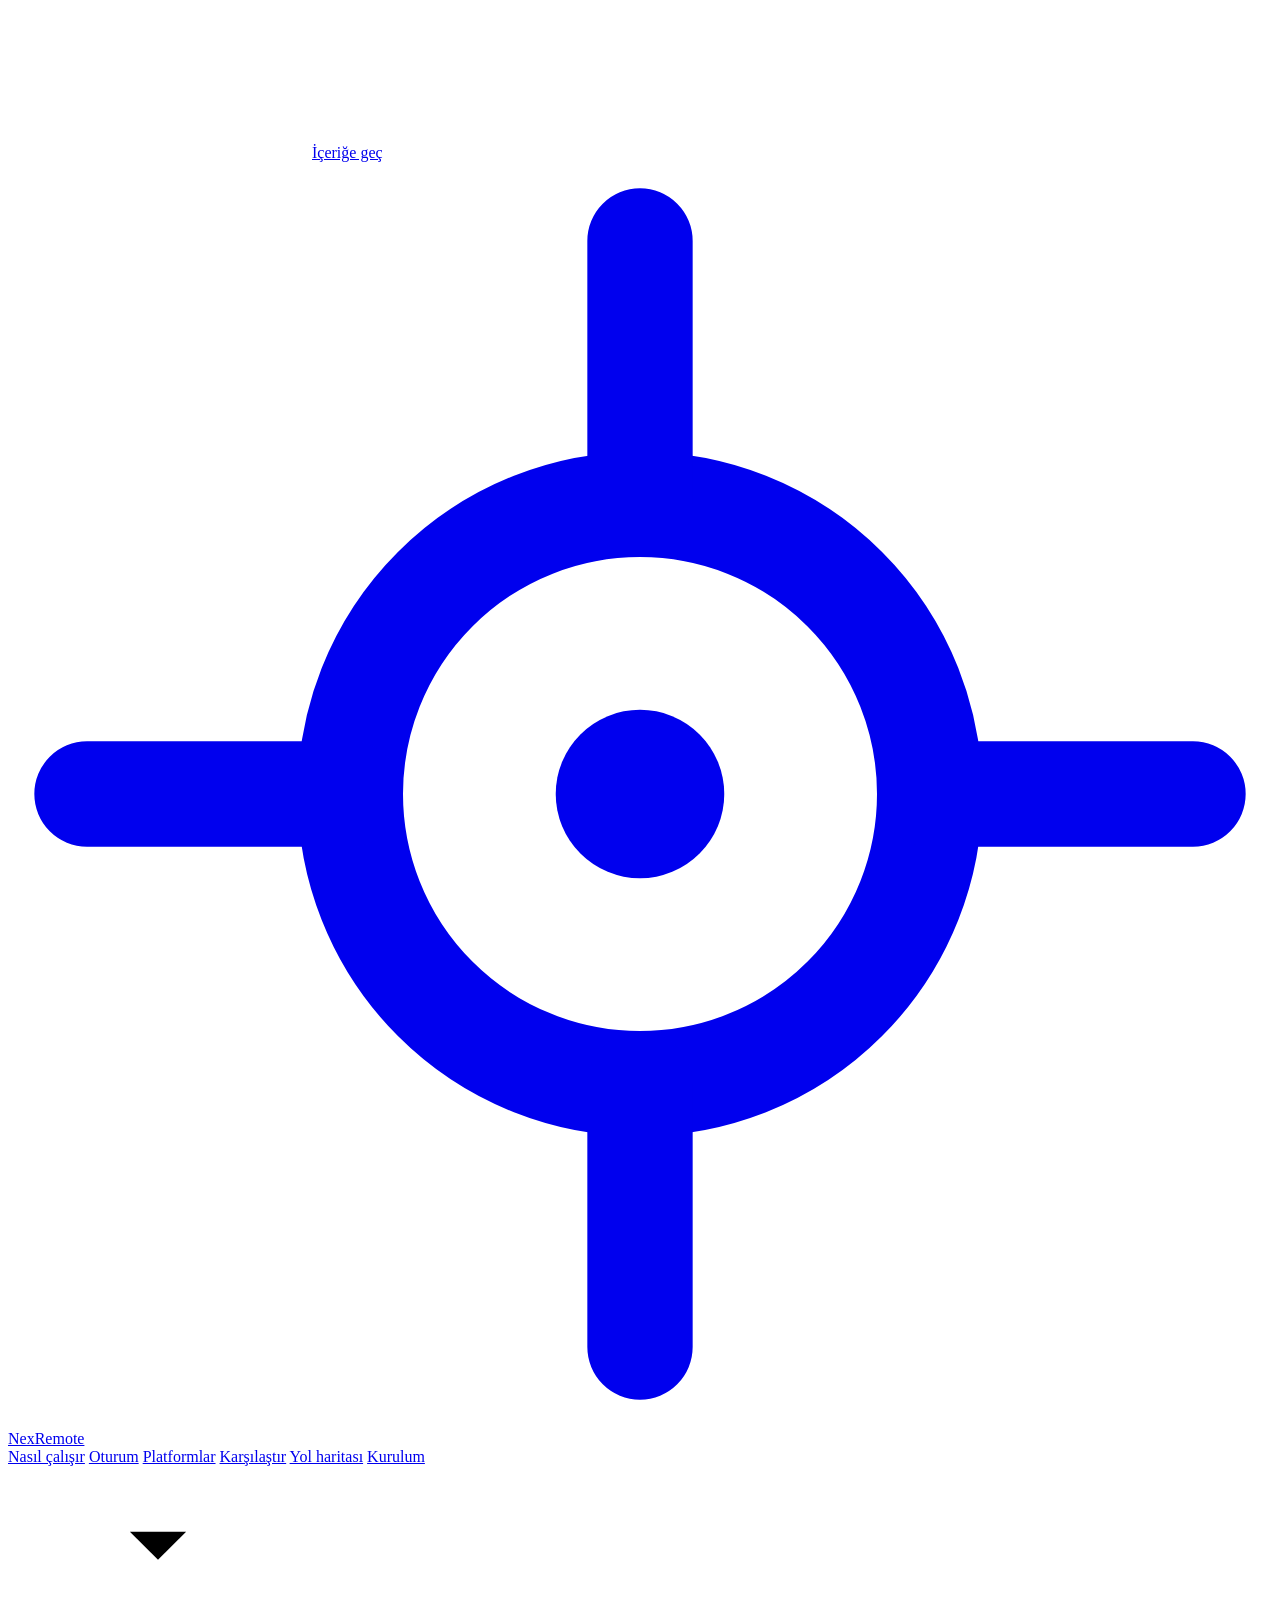
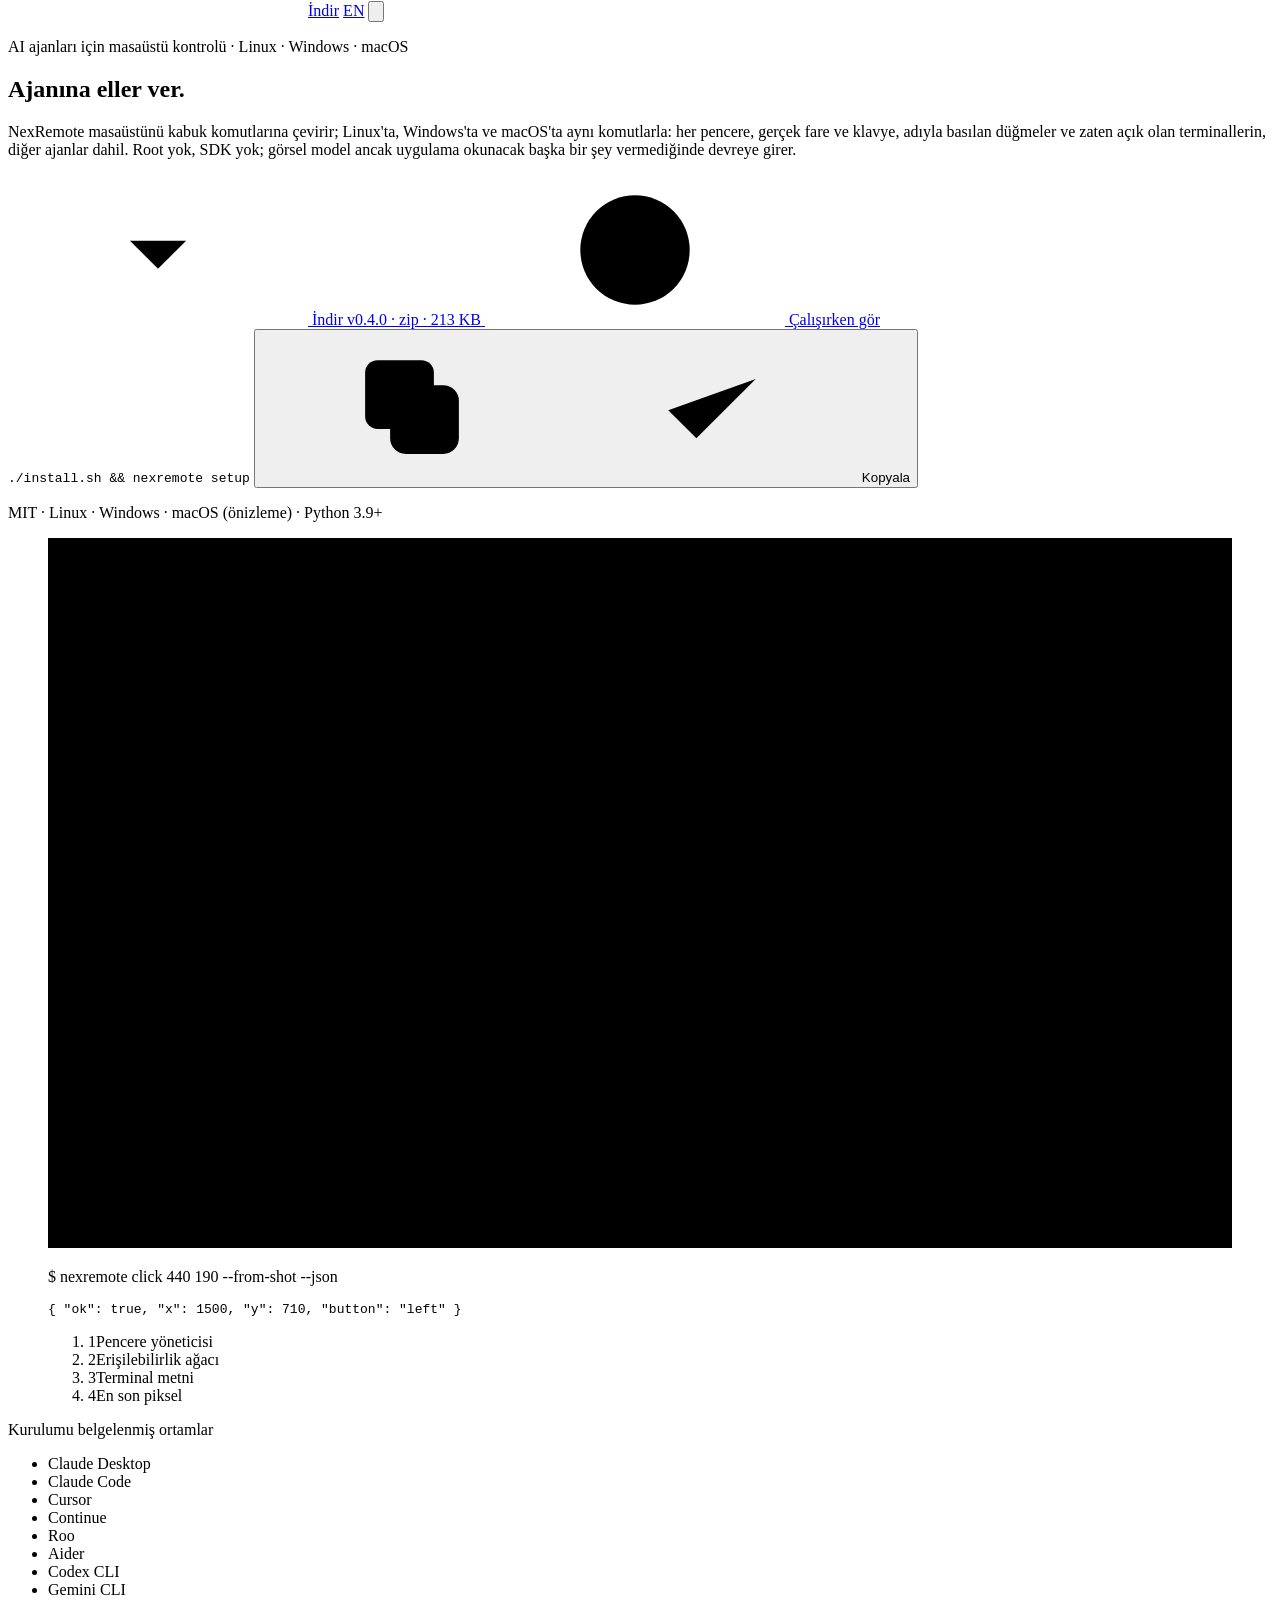
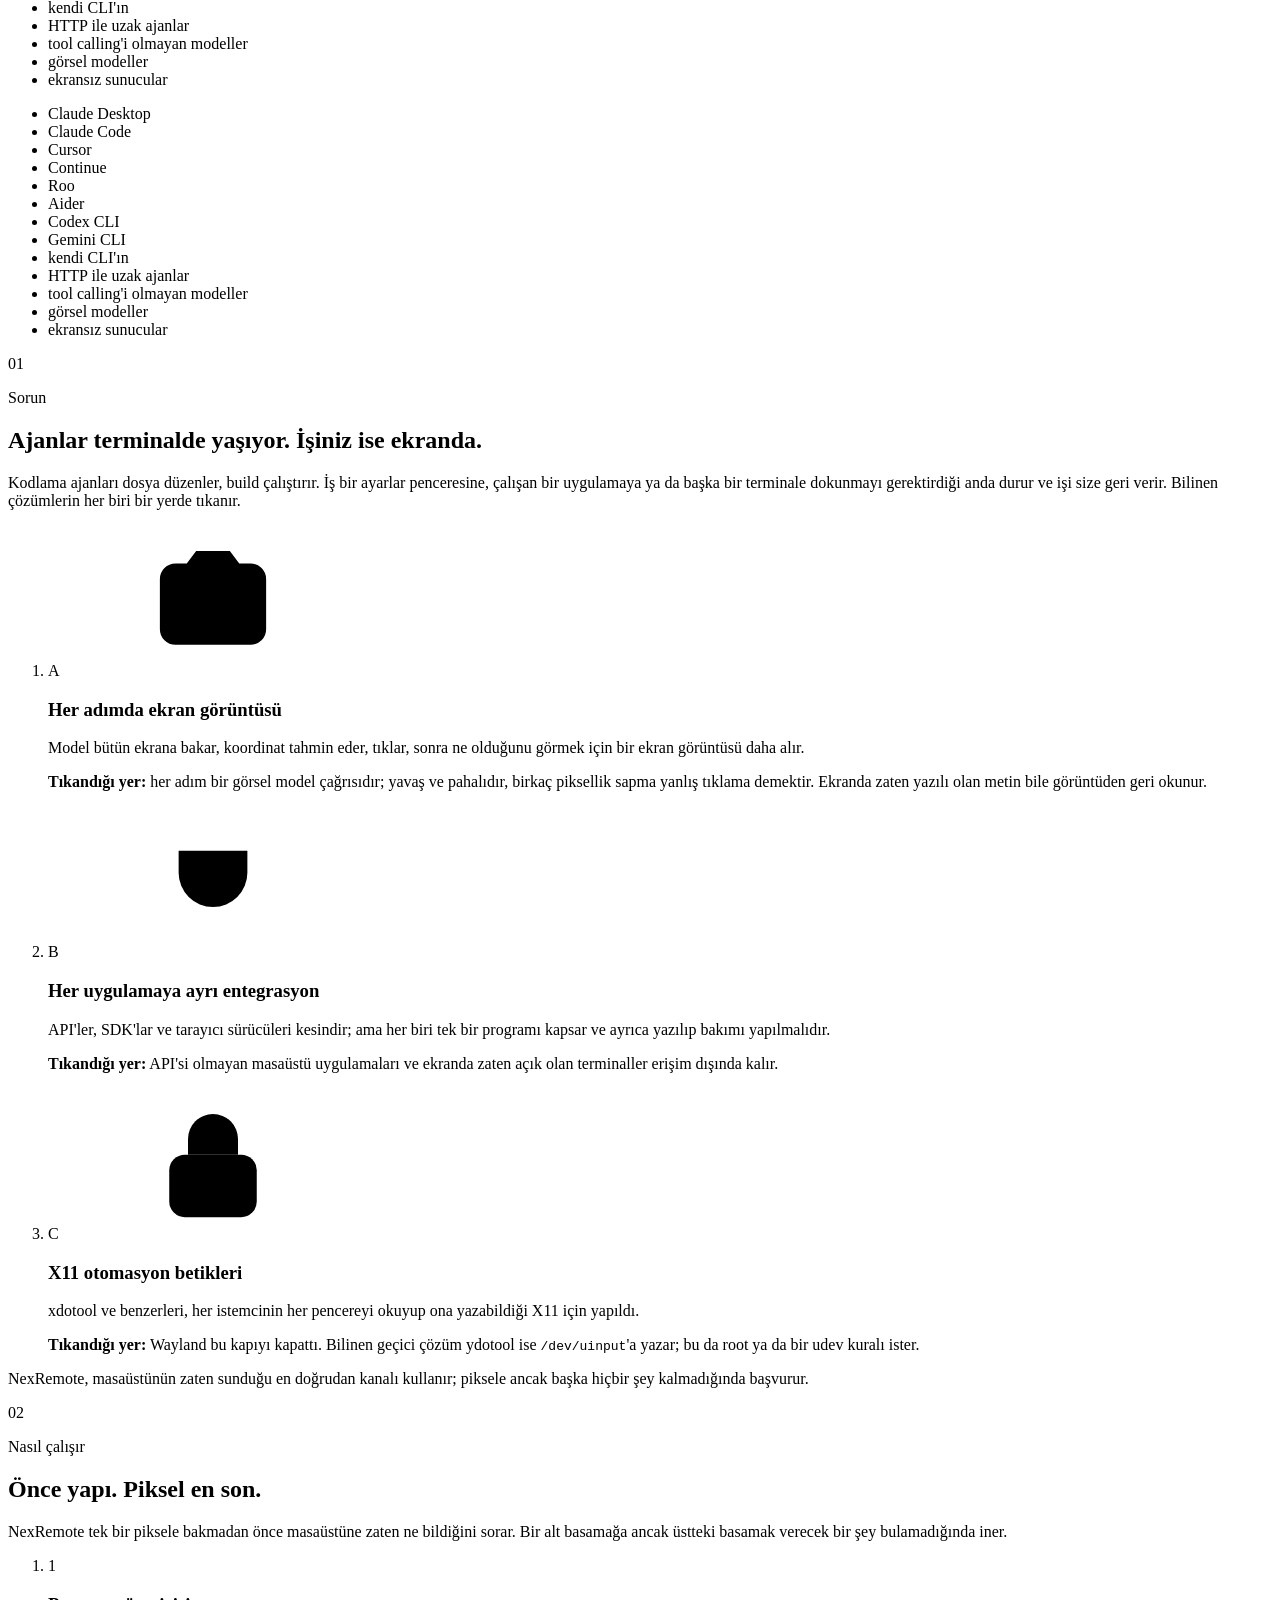
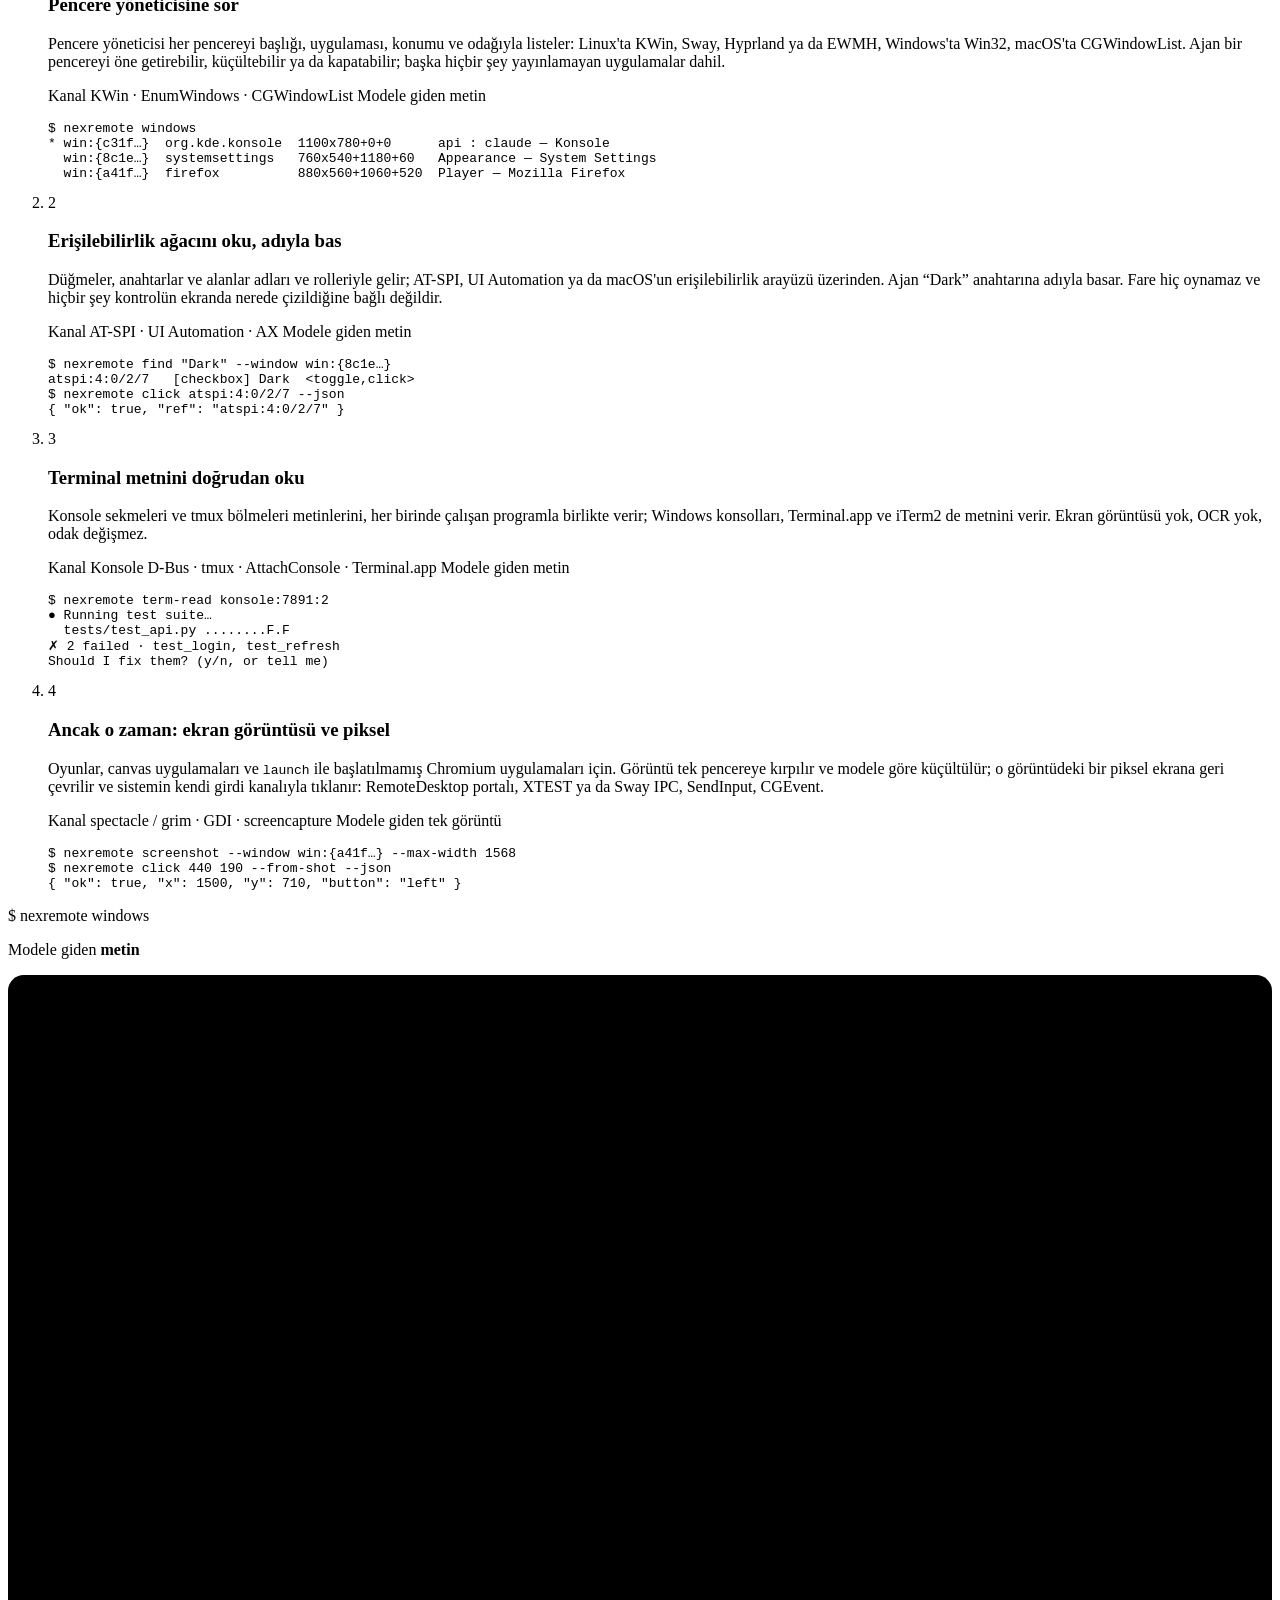
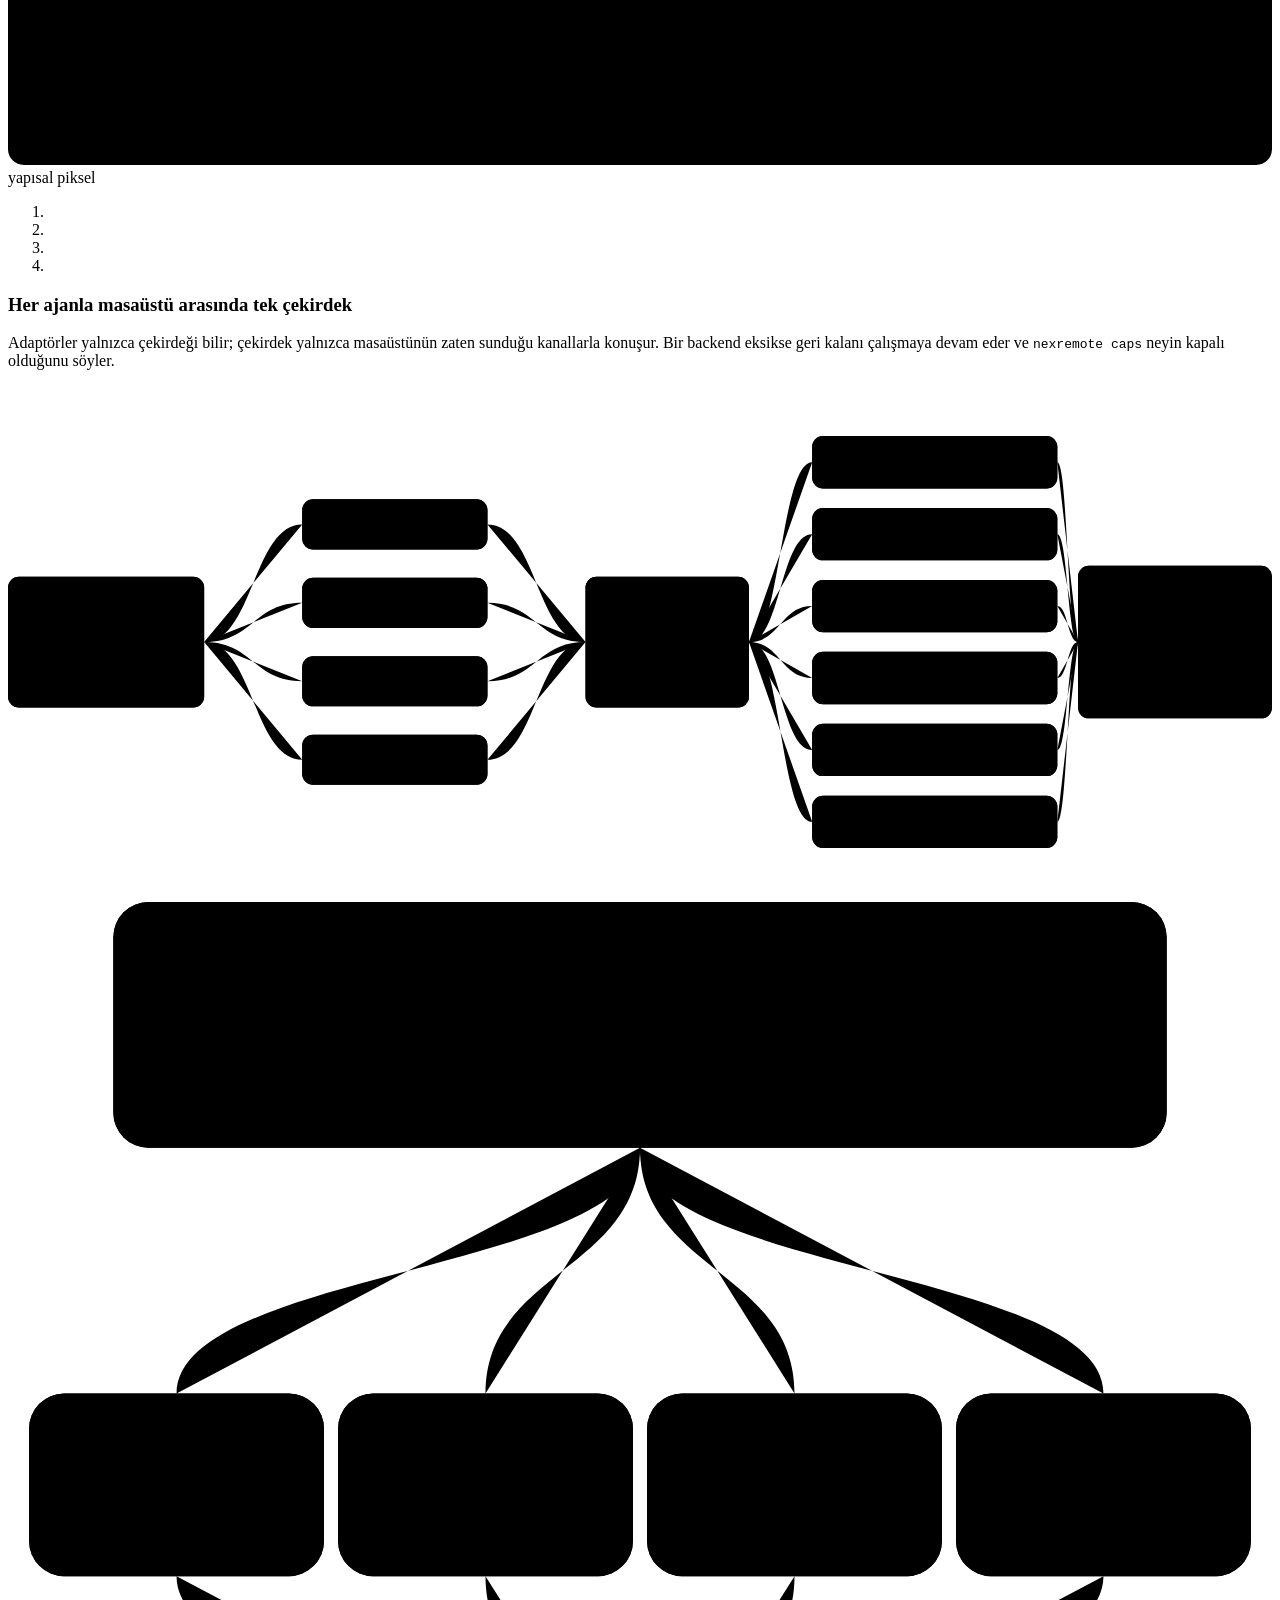
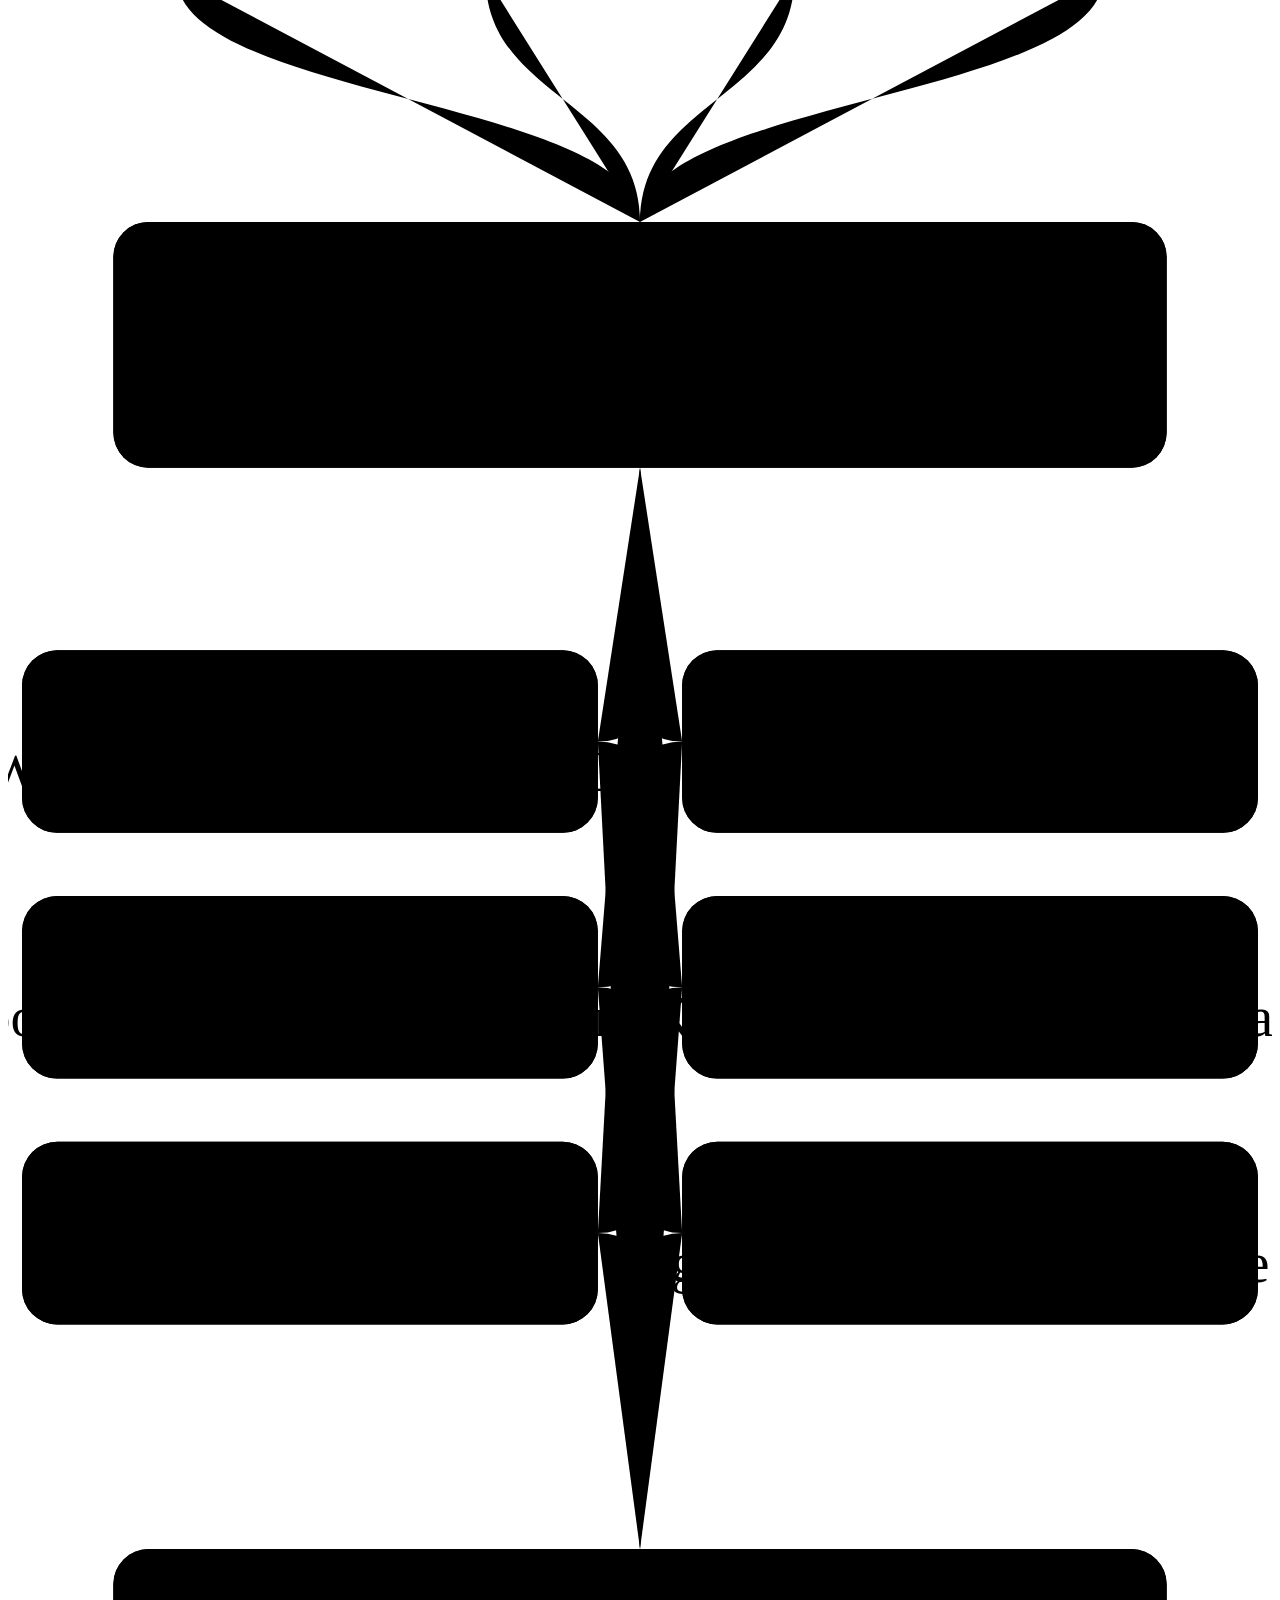
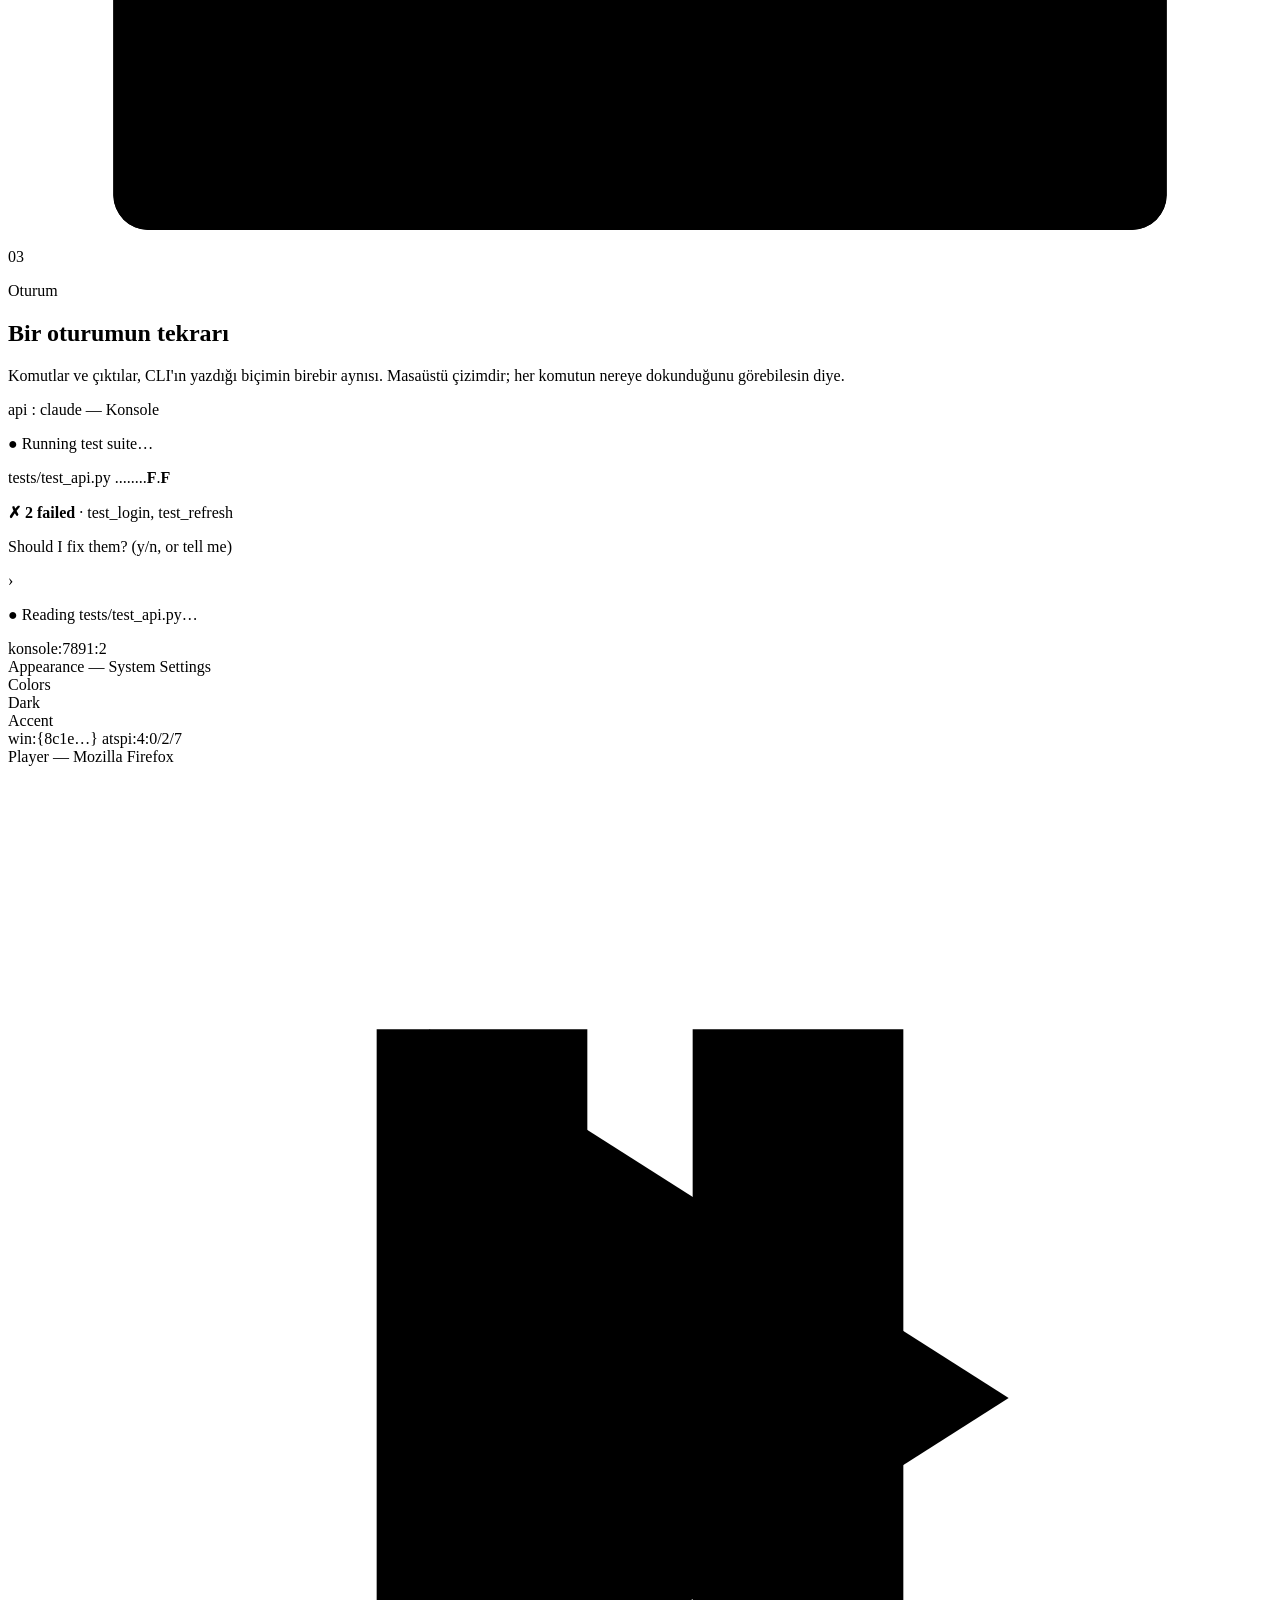
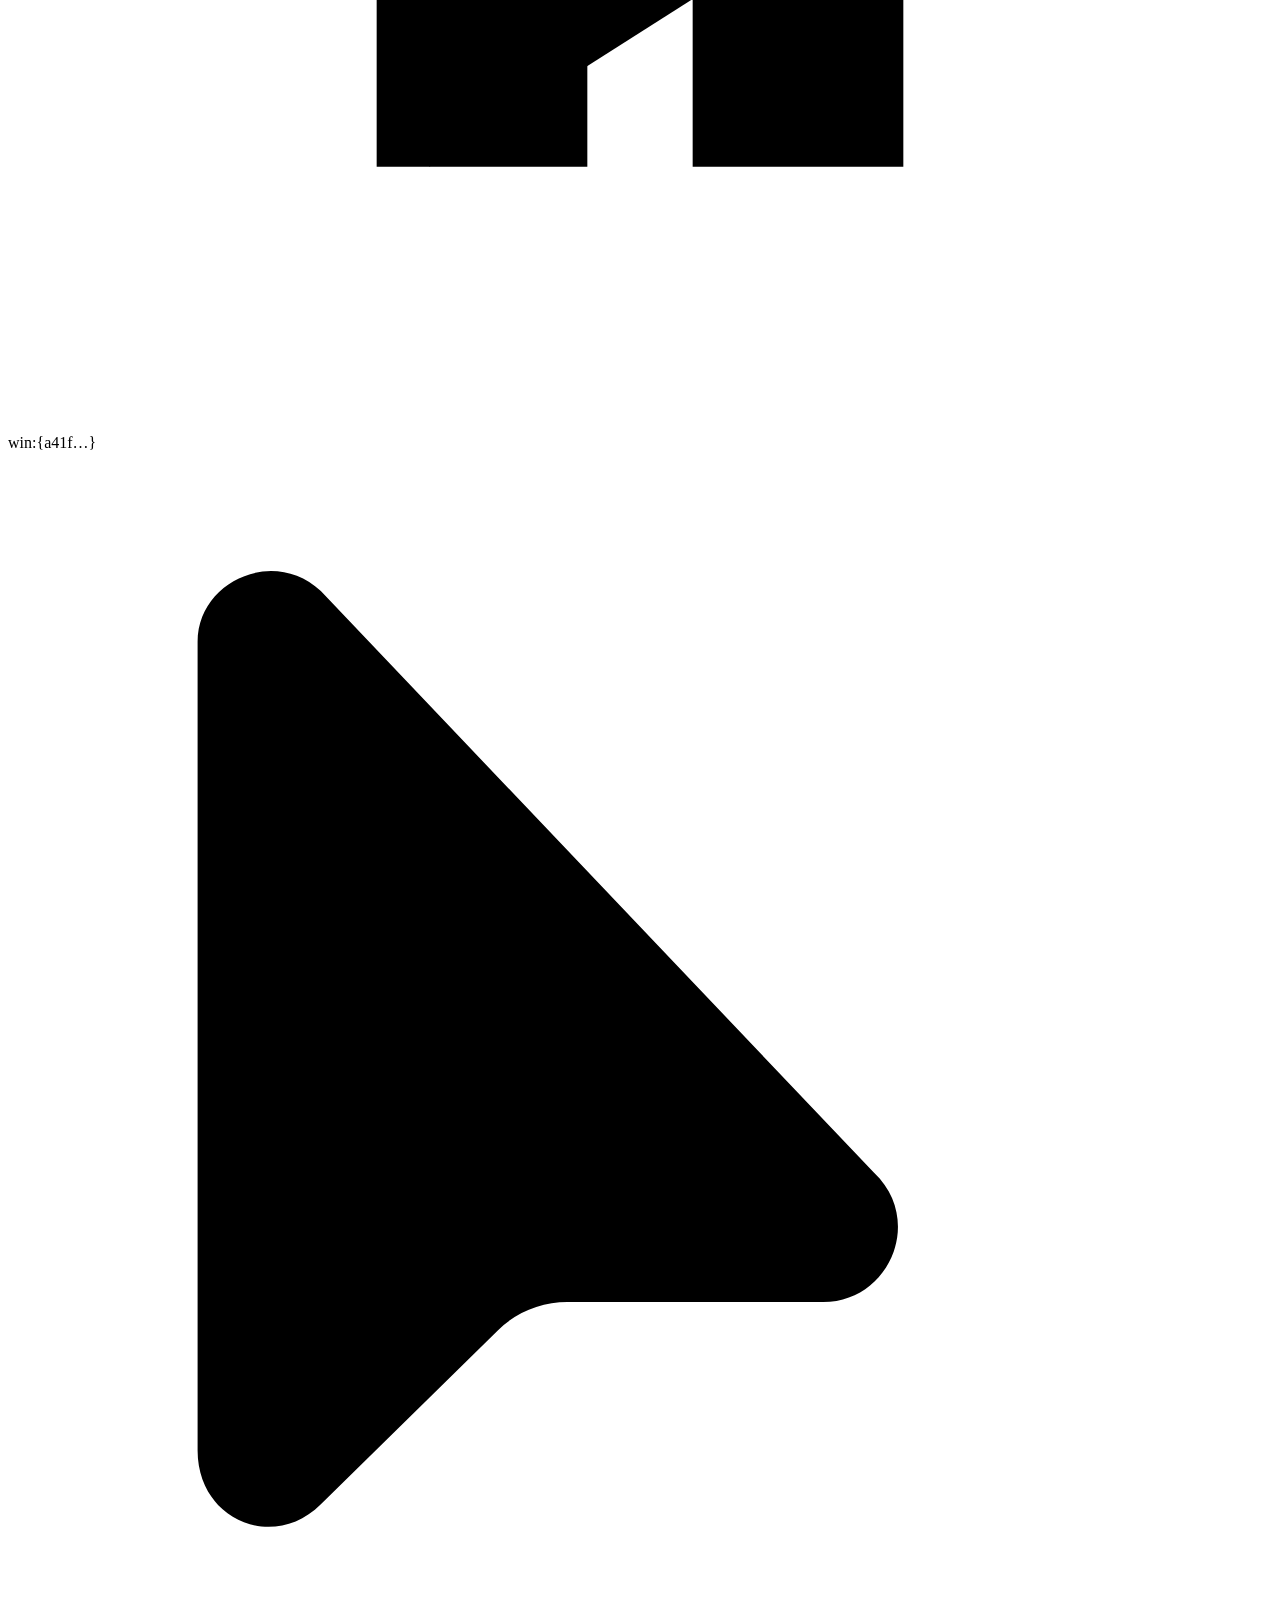
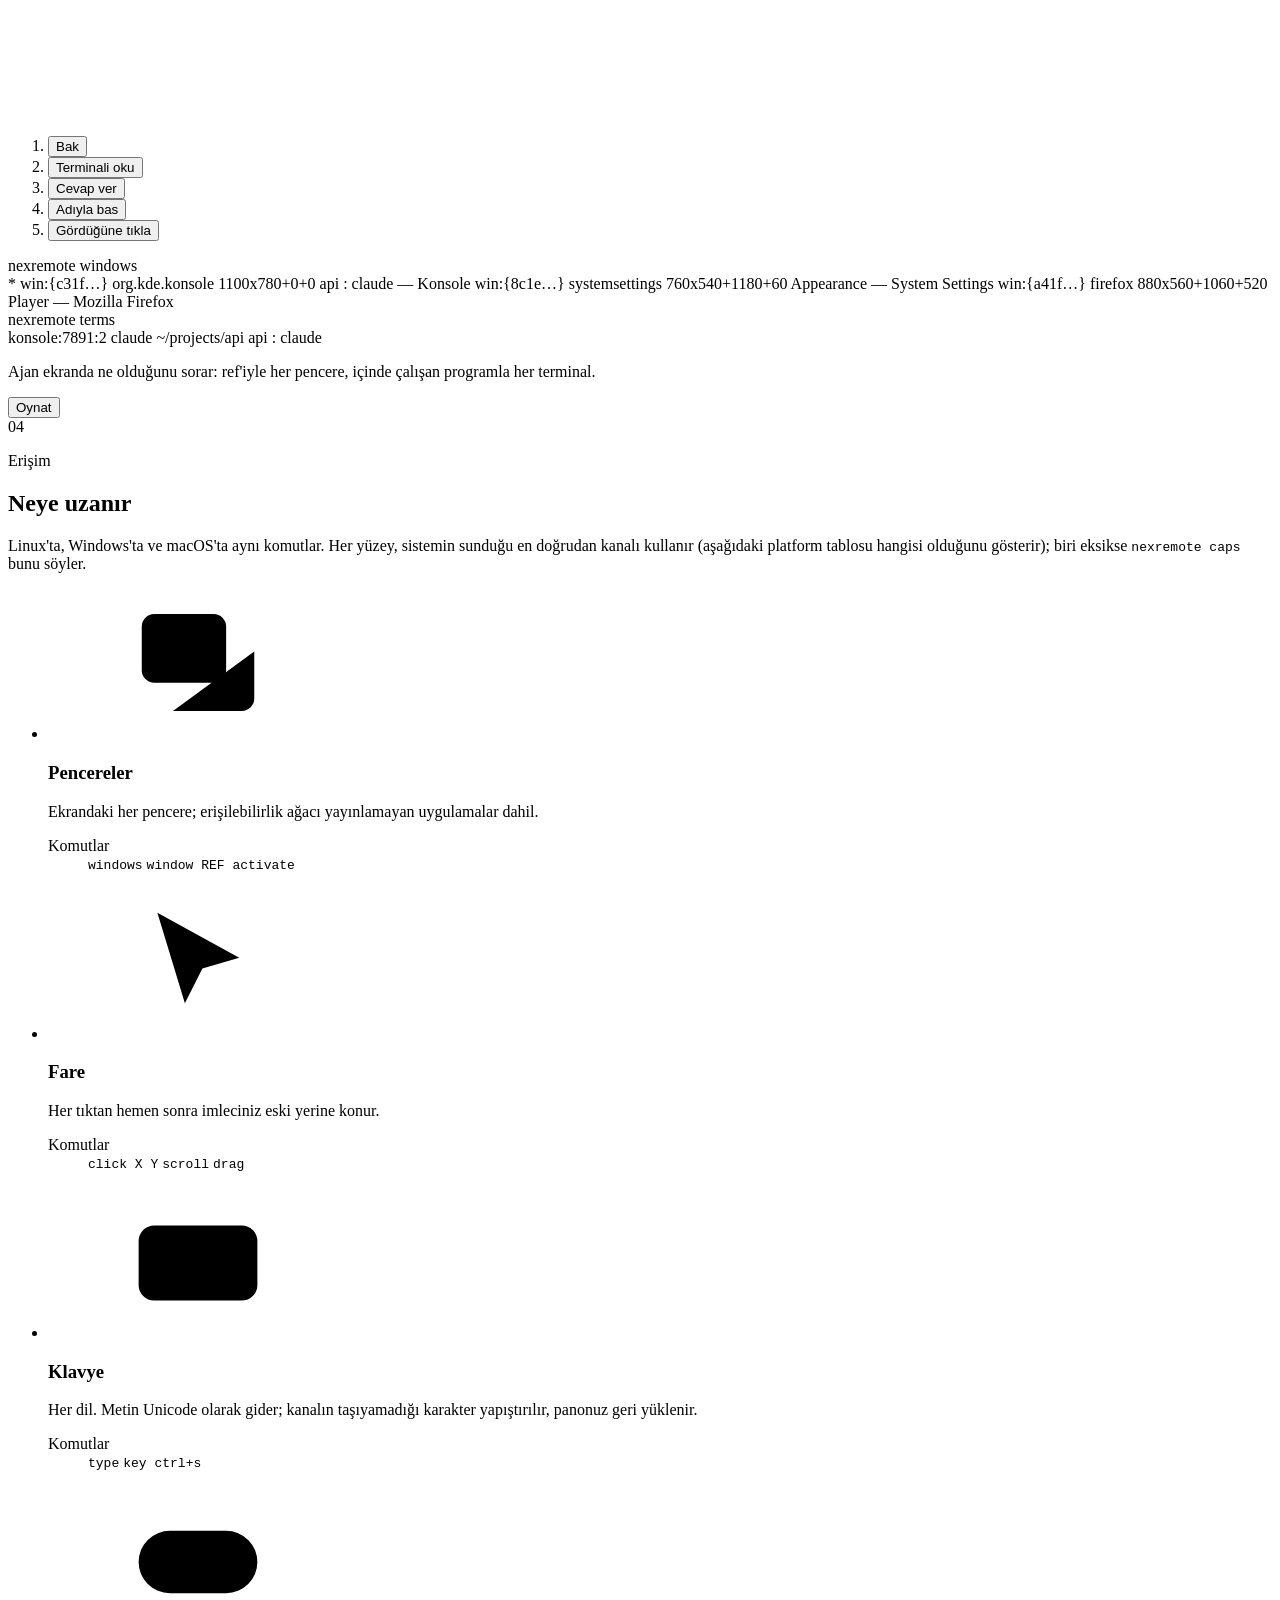
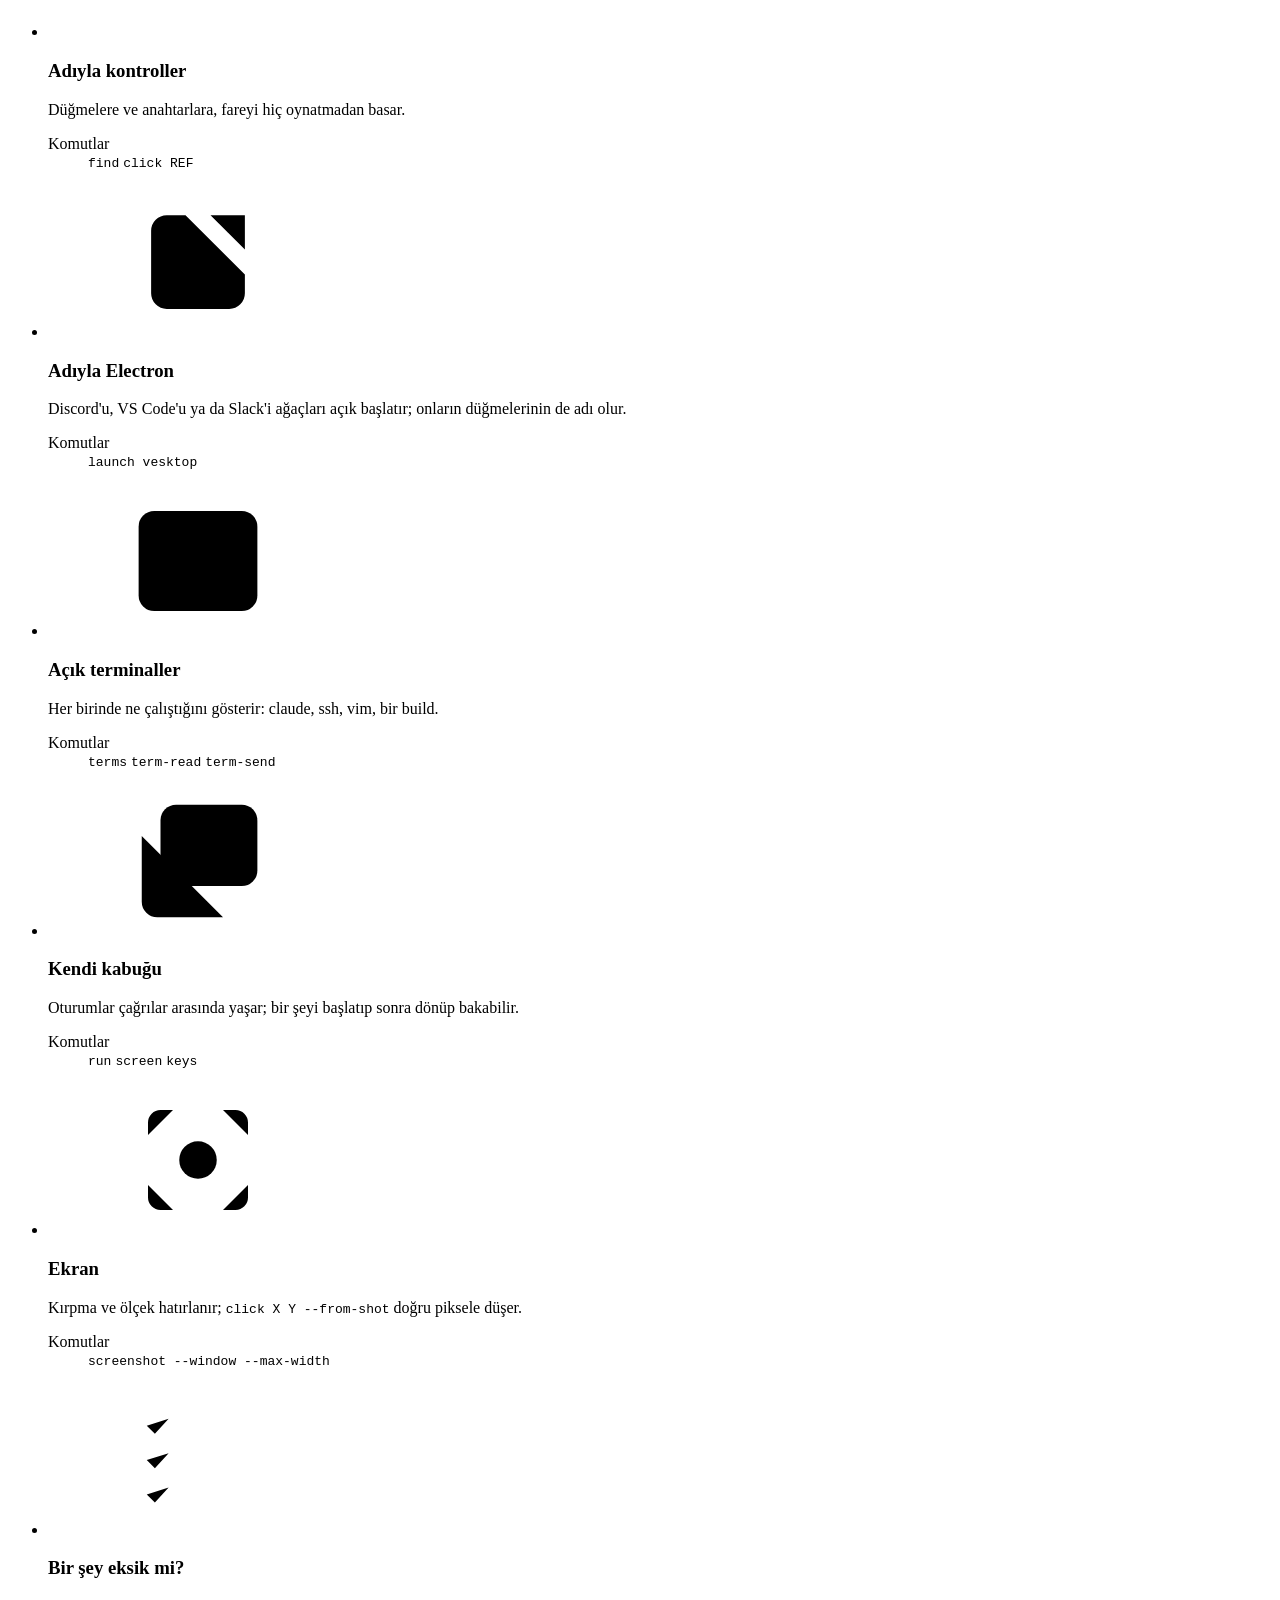
==== commit f7341b1d: "docs(site): Türkçe başlık 'Ajanına eller ver.' Co-Authored-By: Claude Opus 5.5 <noreply@anthropic.co" ====
--- a/site/tr/index.html
+++ b/site/tr/index.html
@@ -87,7 +87,7 @@
   <div class="grid-bg" data-parallax aria-hidden="true"></div>
   <div class="wrap hero-top">
     <p class="eyebrow"><span class="dot" aria-hidden="true"></span>AI ajanları için masaüstü kontrolü · Linux · Windows · macOS</p>
-    <h1 id="hero-h" class="mega"><span class="l l1"><span class="w"><span style="--wi:0">Ajanın</span></span> <span class="w"><span style="--wi:1">komut</span></span> <span class="w"><span style="--wi:2">çalıştırabiliyor.</span></span></span> <span class="l l2"><span class="w"><span style="--wi:3">Artık</span></span> <span class="w"><span style="--wi:4">ekranı</span></span> <span class="w"><span style="--wi:5">da</span></span> <span class="w"><span style="--wi:6">kullanabilir.</span></span></span></h1>
+    <h1 id="hero-h" class="mega"><span class="l l2"><span class="w"><span style="--wi:0">Ajanına</span></span> <span class="w"><span style="--wi:1">eller</span></span> <span class="w"><span style="--wi:2">ver.</span></span></span></h1>
     <div class="hero-row">
       <p class="lede" data-reveal>NexRemote masaüstünü kabuk komutlarına çevirir; Linux&#x27;ta, Windows&#x27;ta ve macOS&#x27;ta aynı komutlarla: her pencere, gerçek fare ve klavye, adıyla basılan düğmeler ve zaten açık olan terminallerin, diğer ajanlar dahil. Root yok, SDK yok; görsel model ancak uygulama okunacak başka bir şey vermediğinde devreye girer.</p>
       <div class="hero-cta" data-reveal>
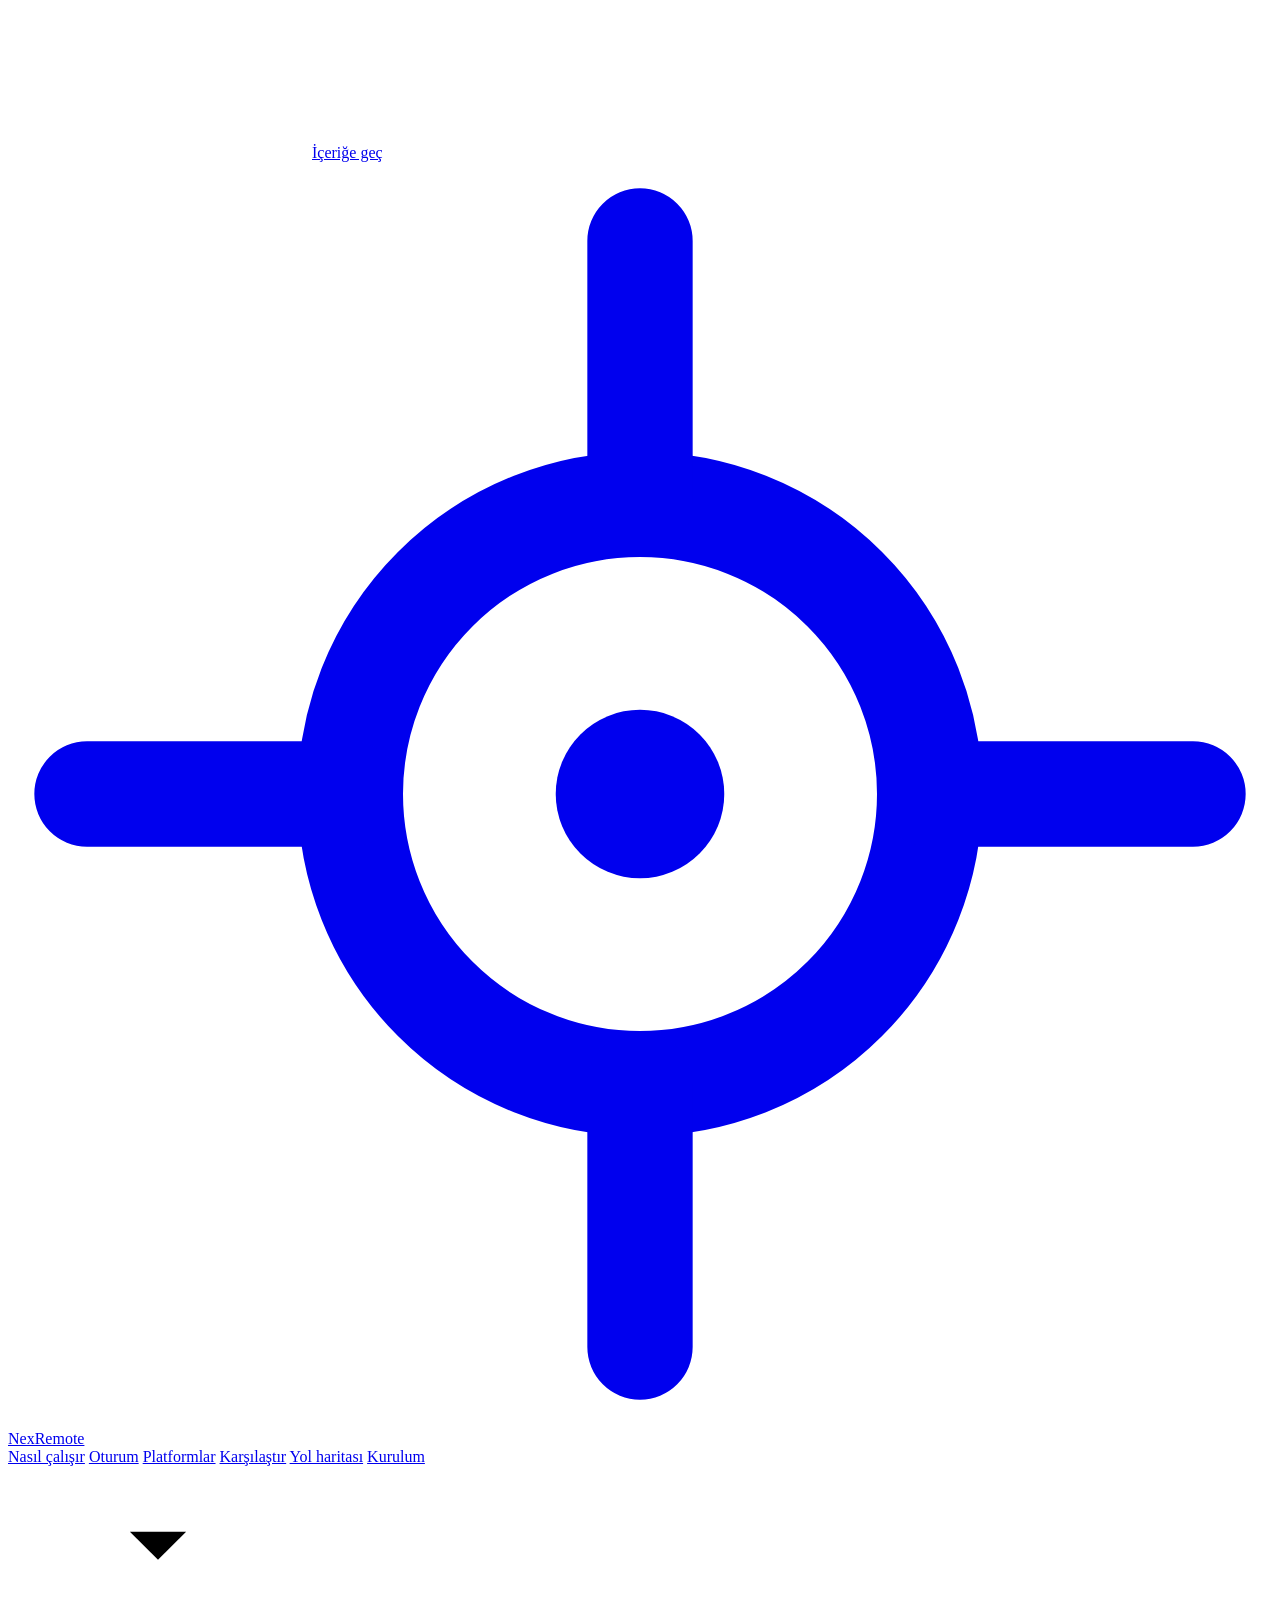
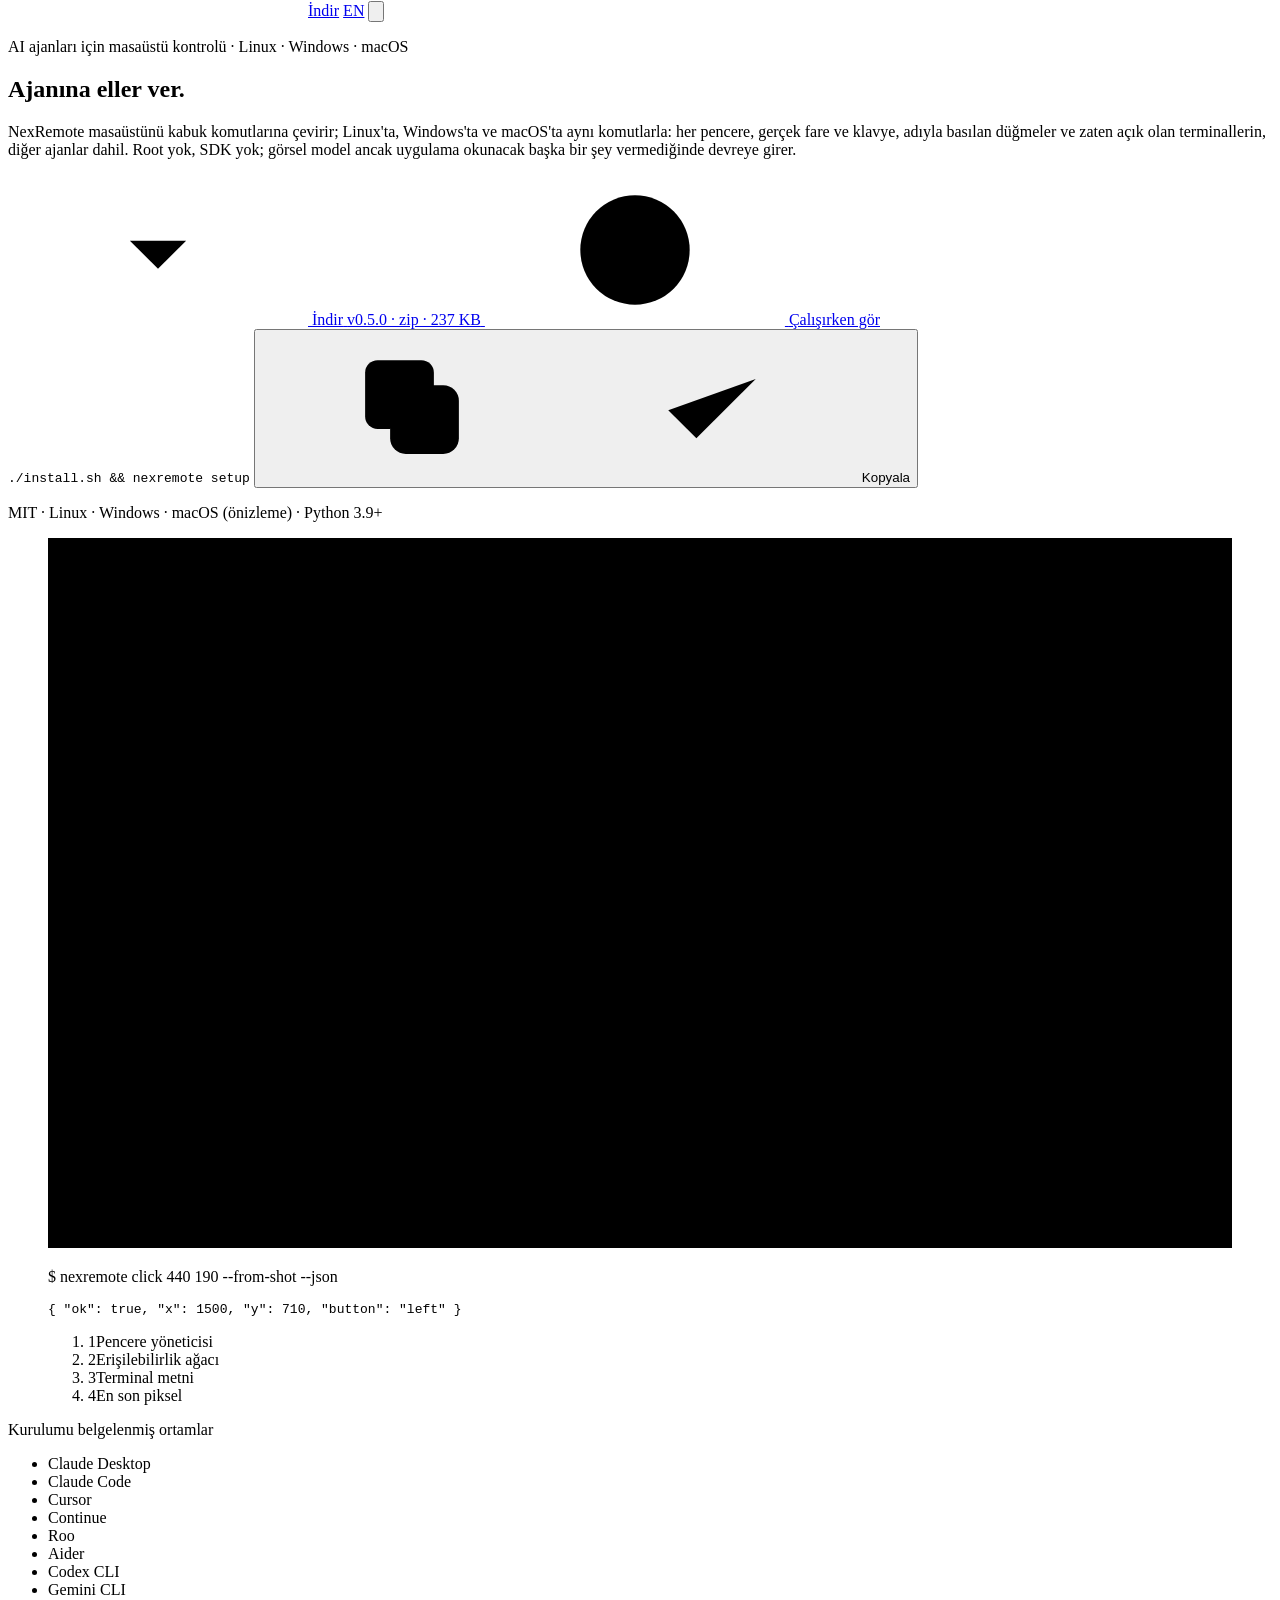
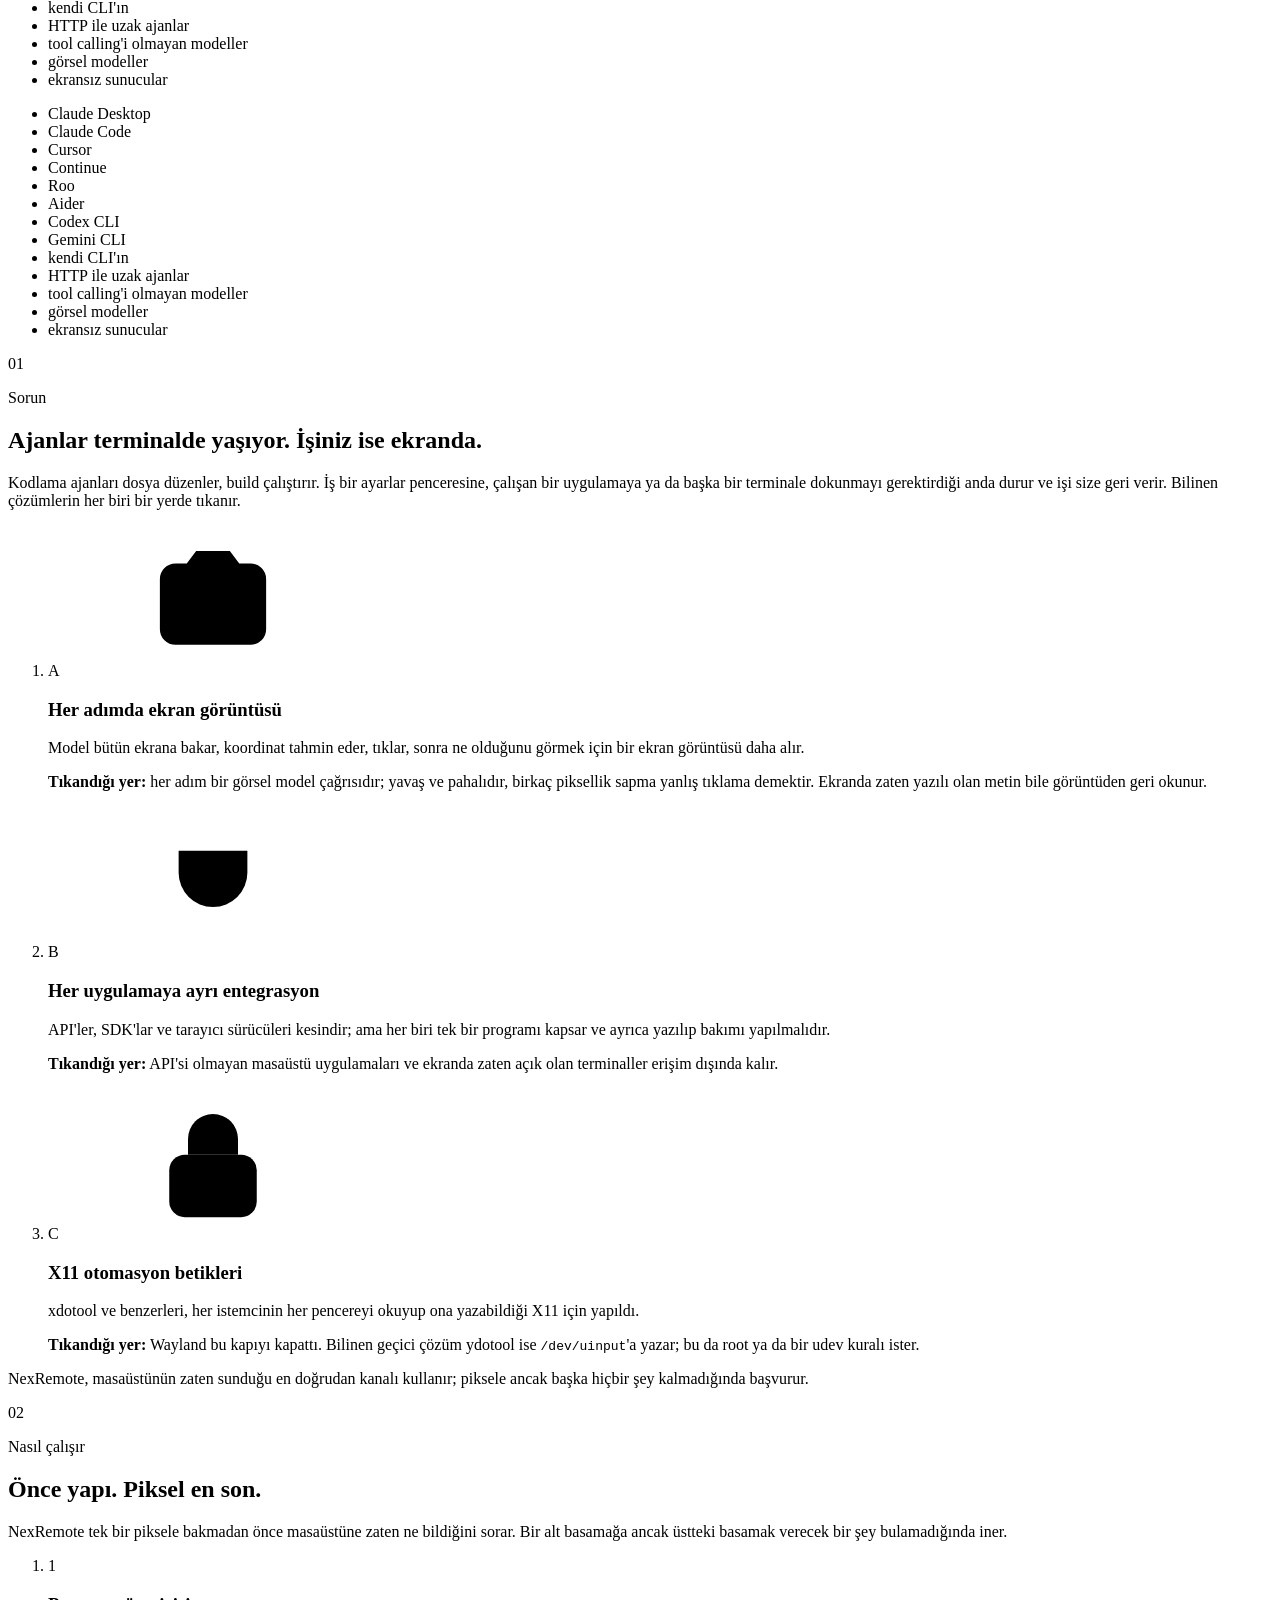
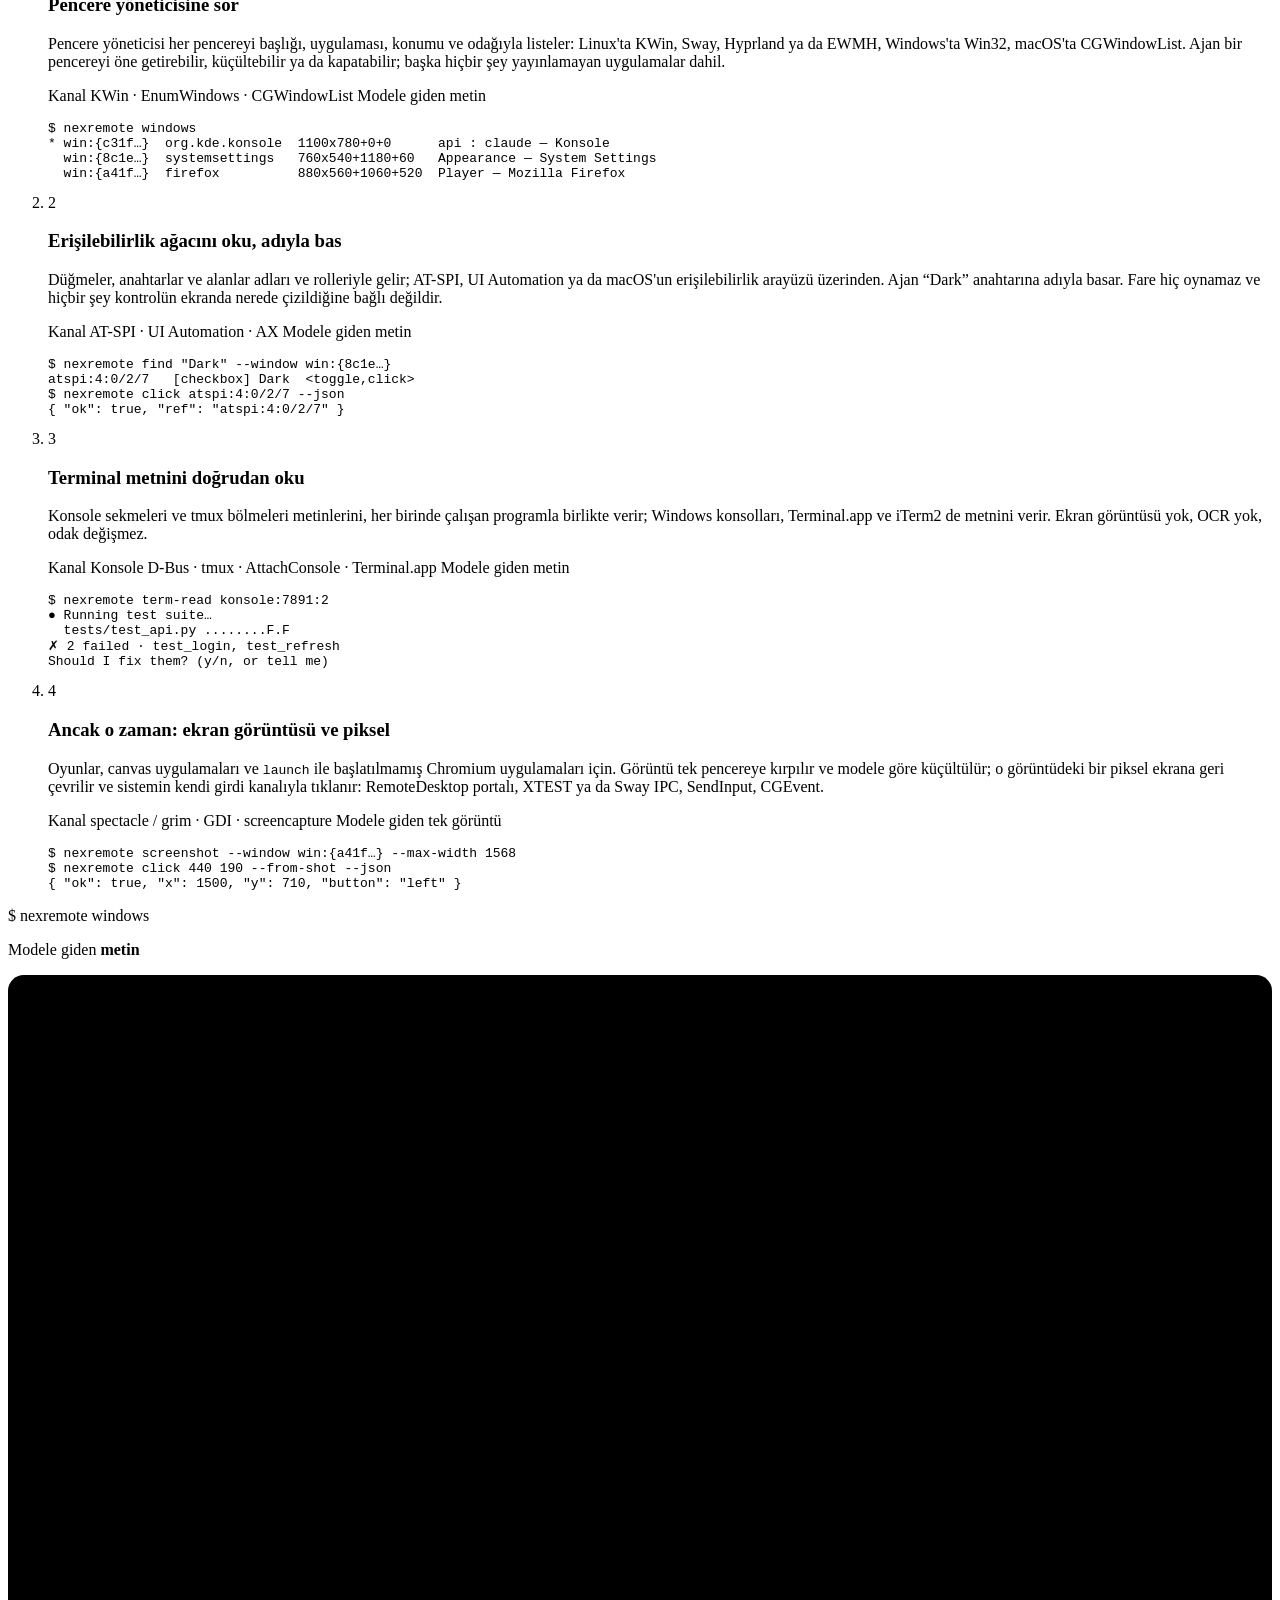
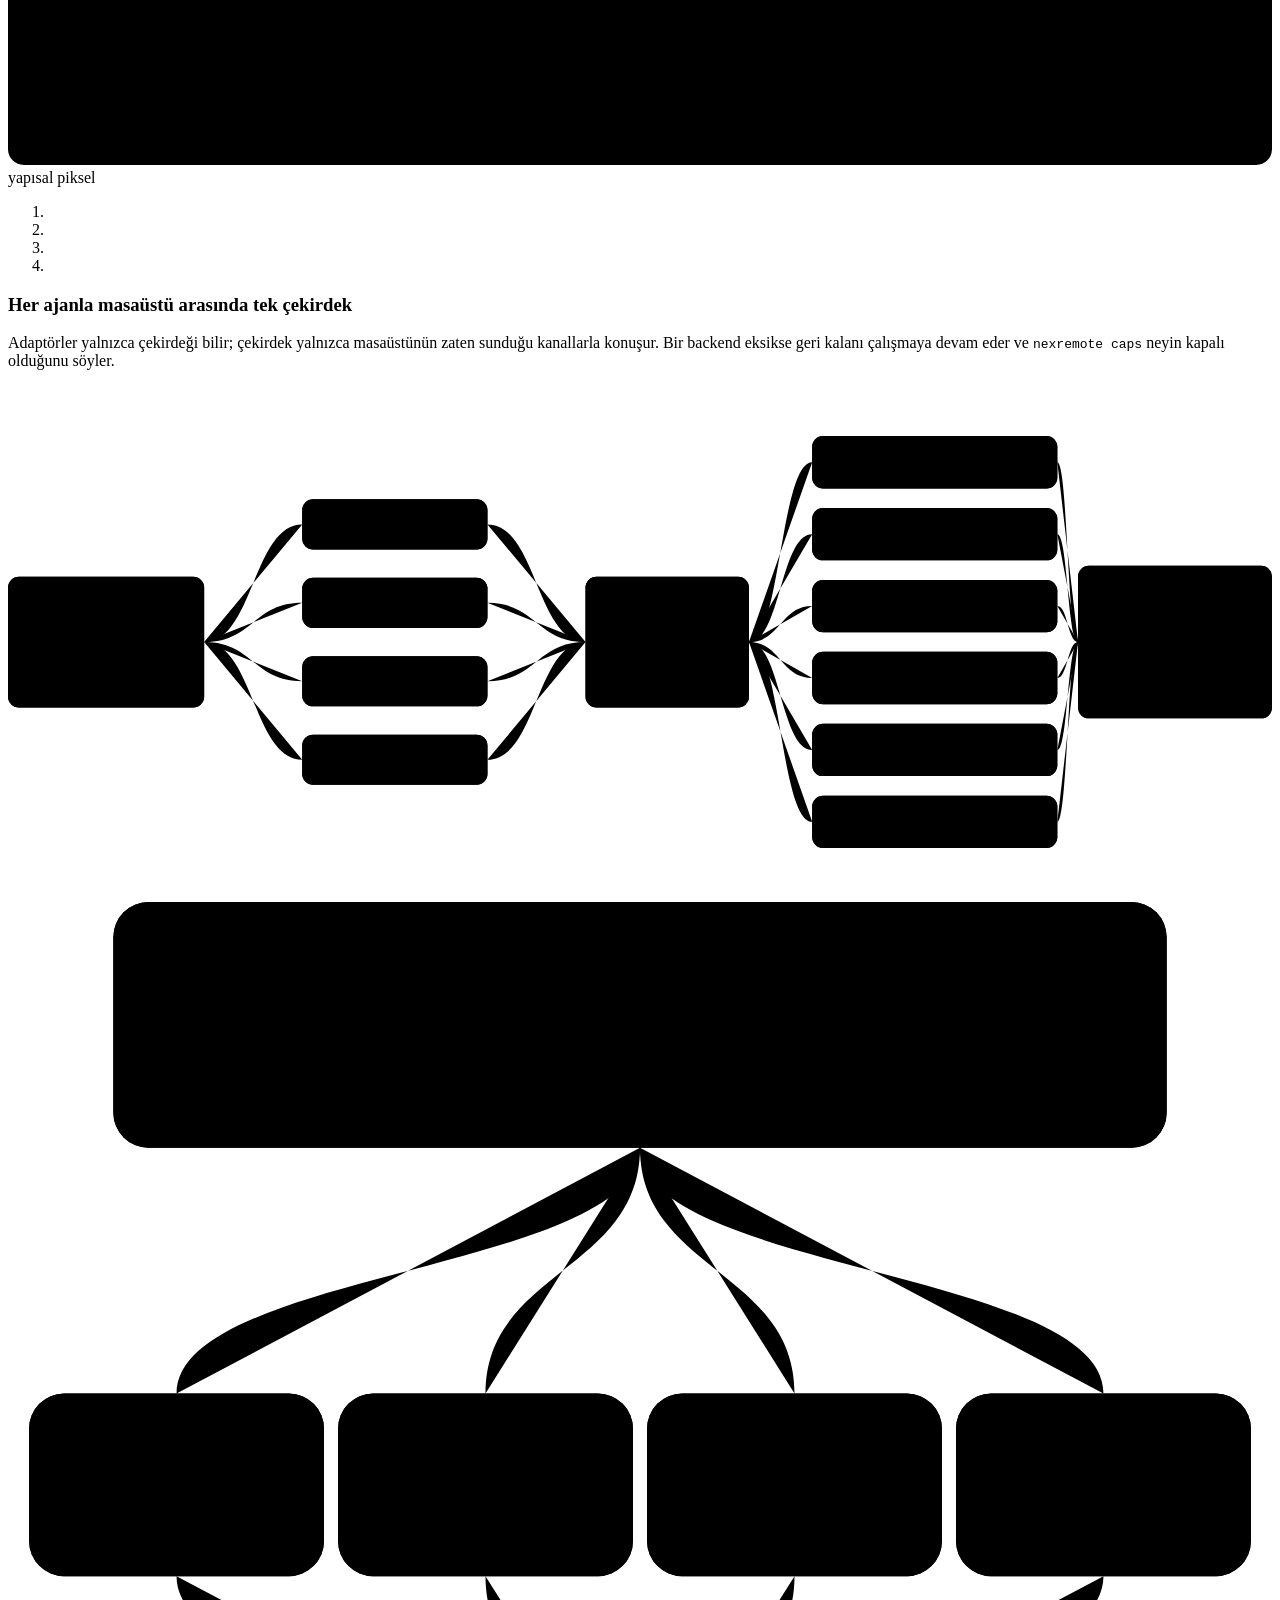
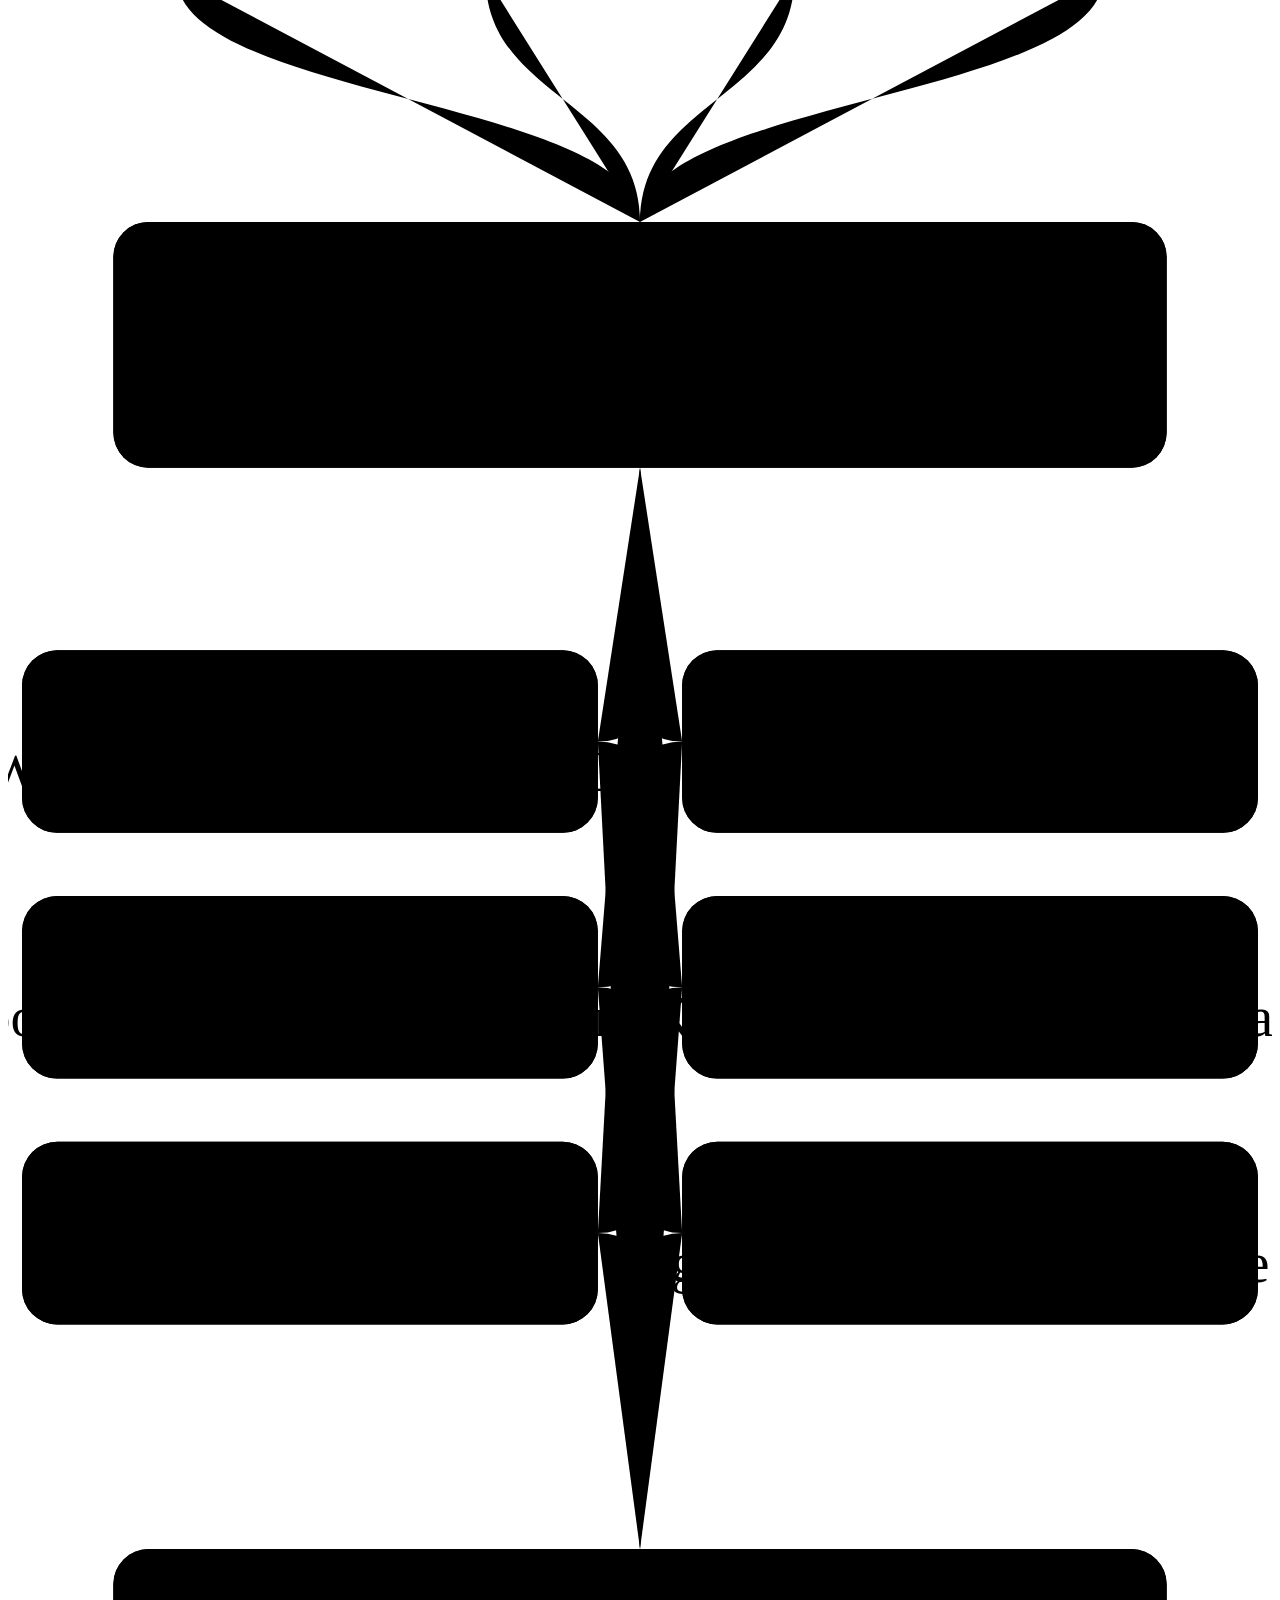
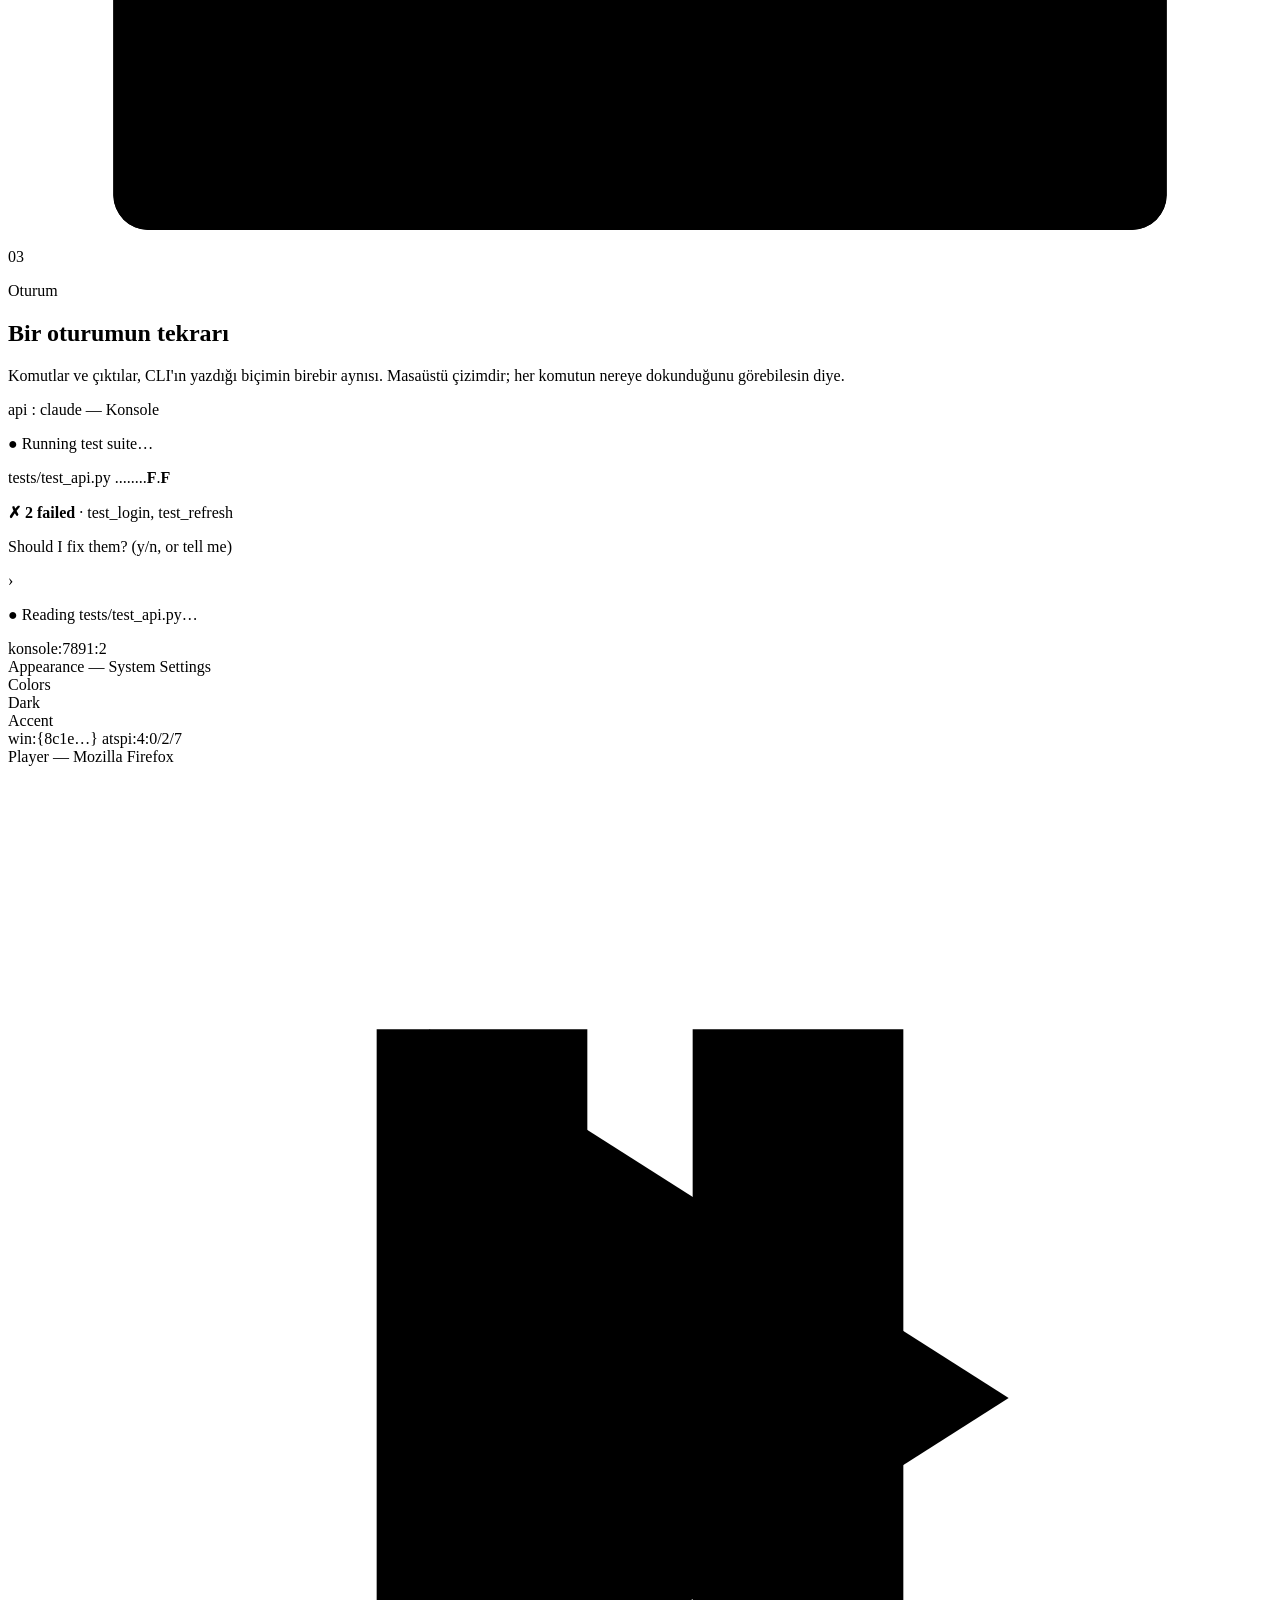
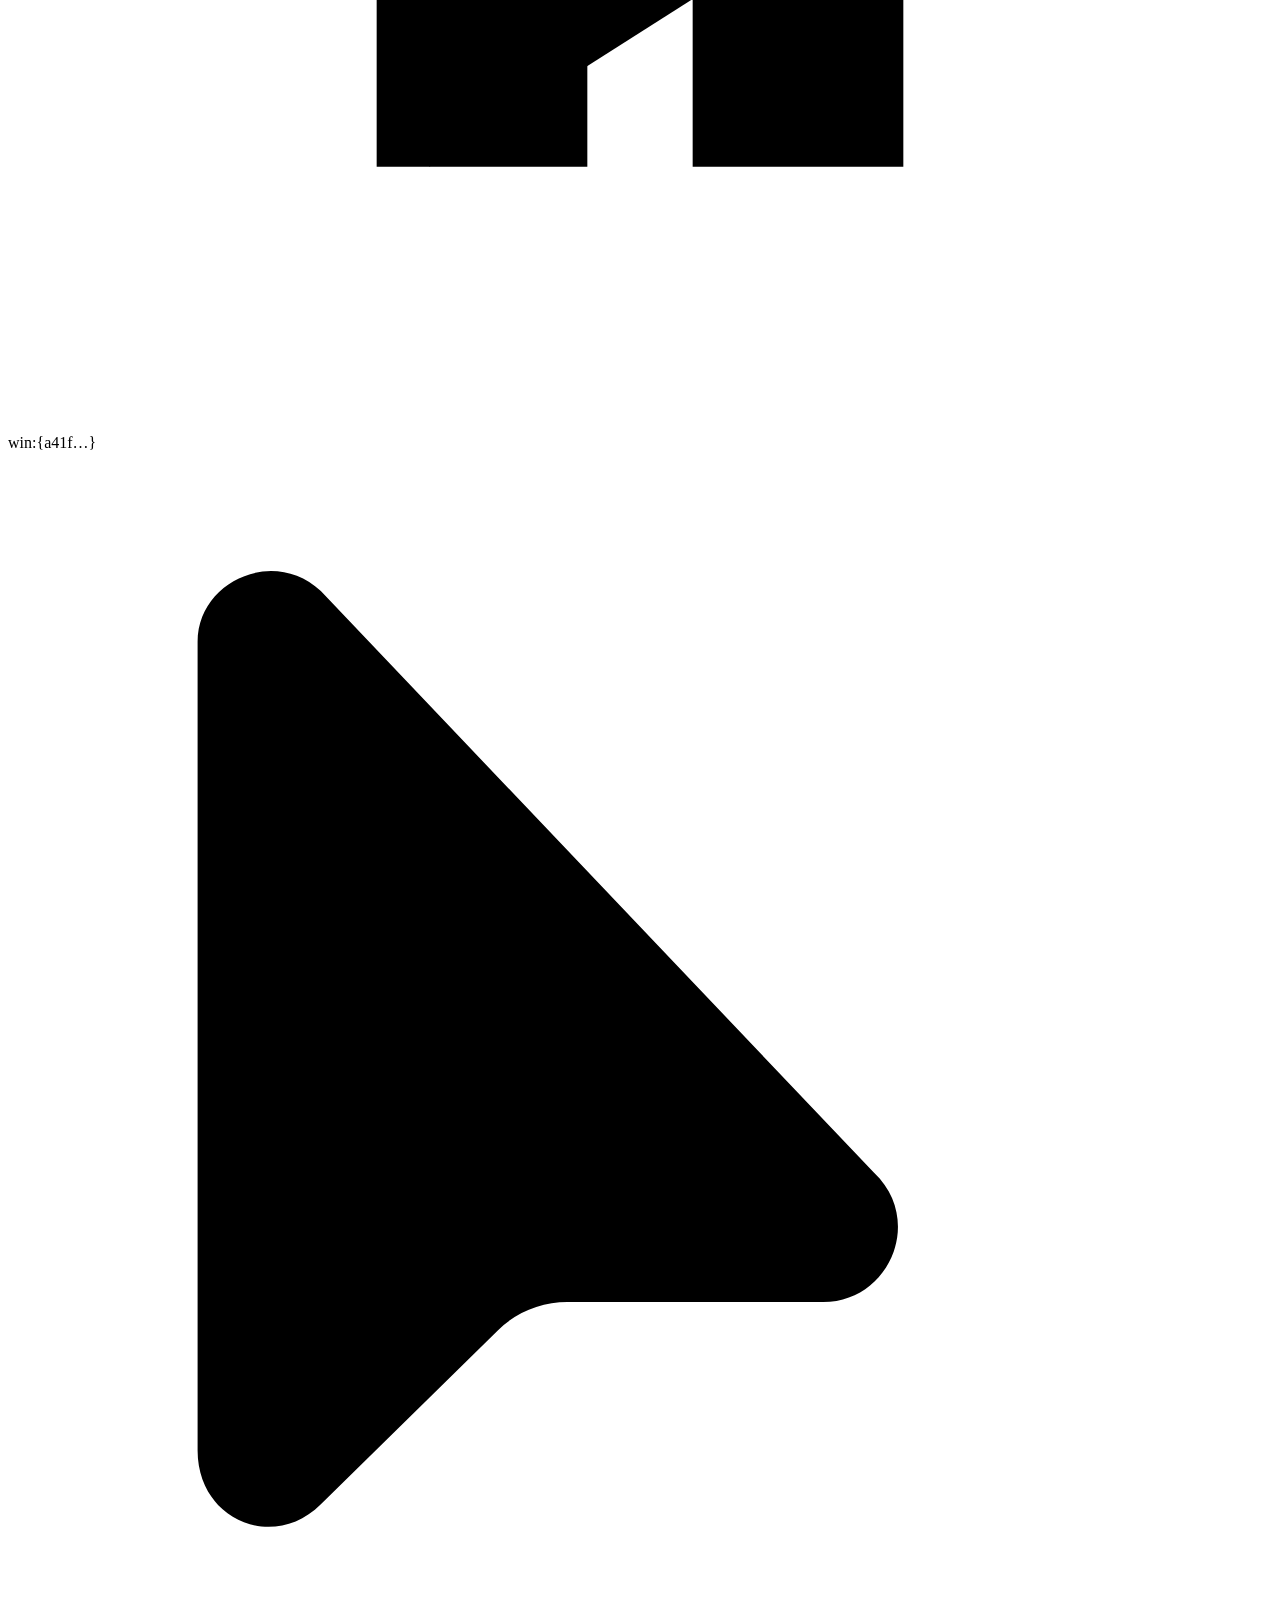
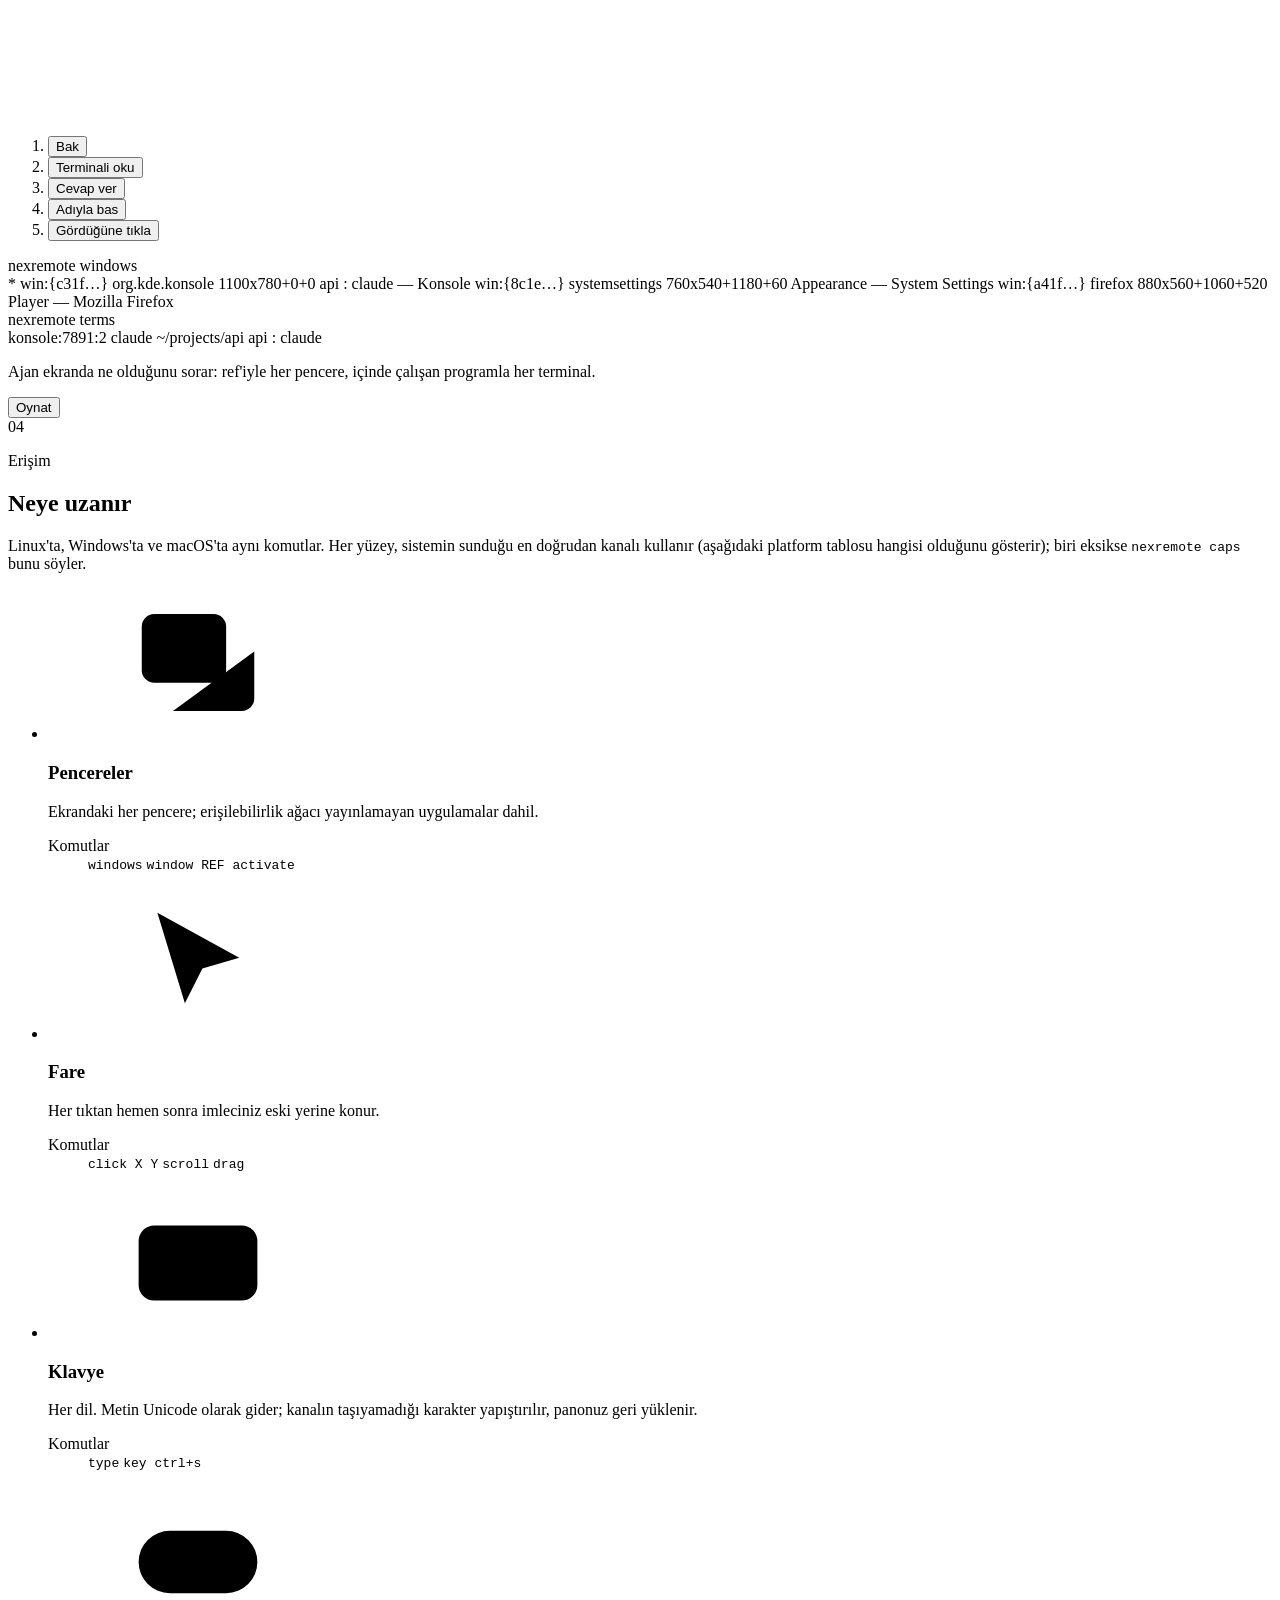
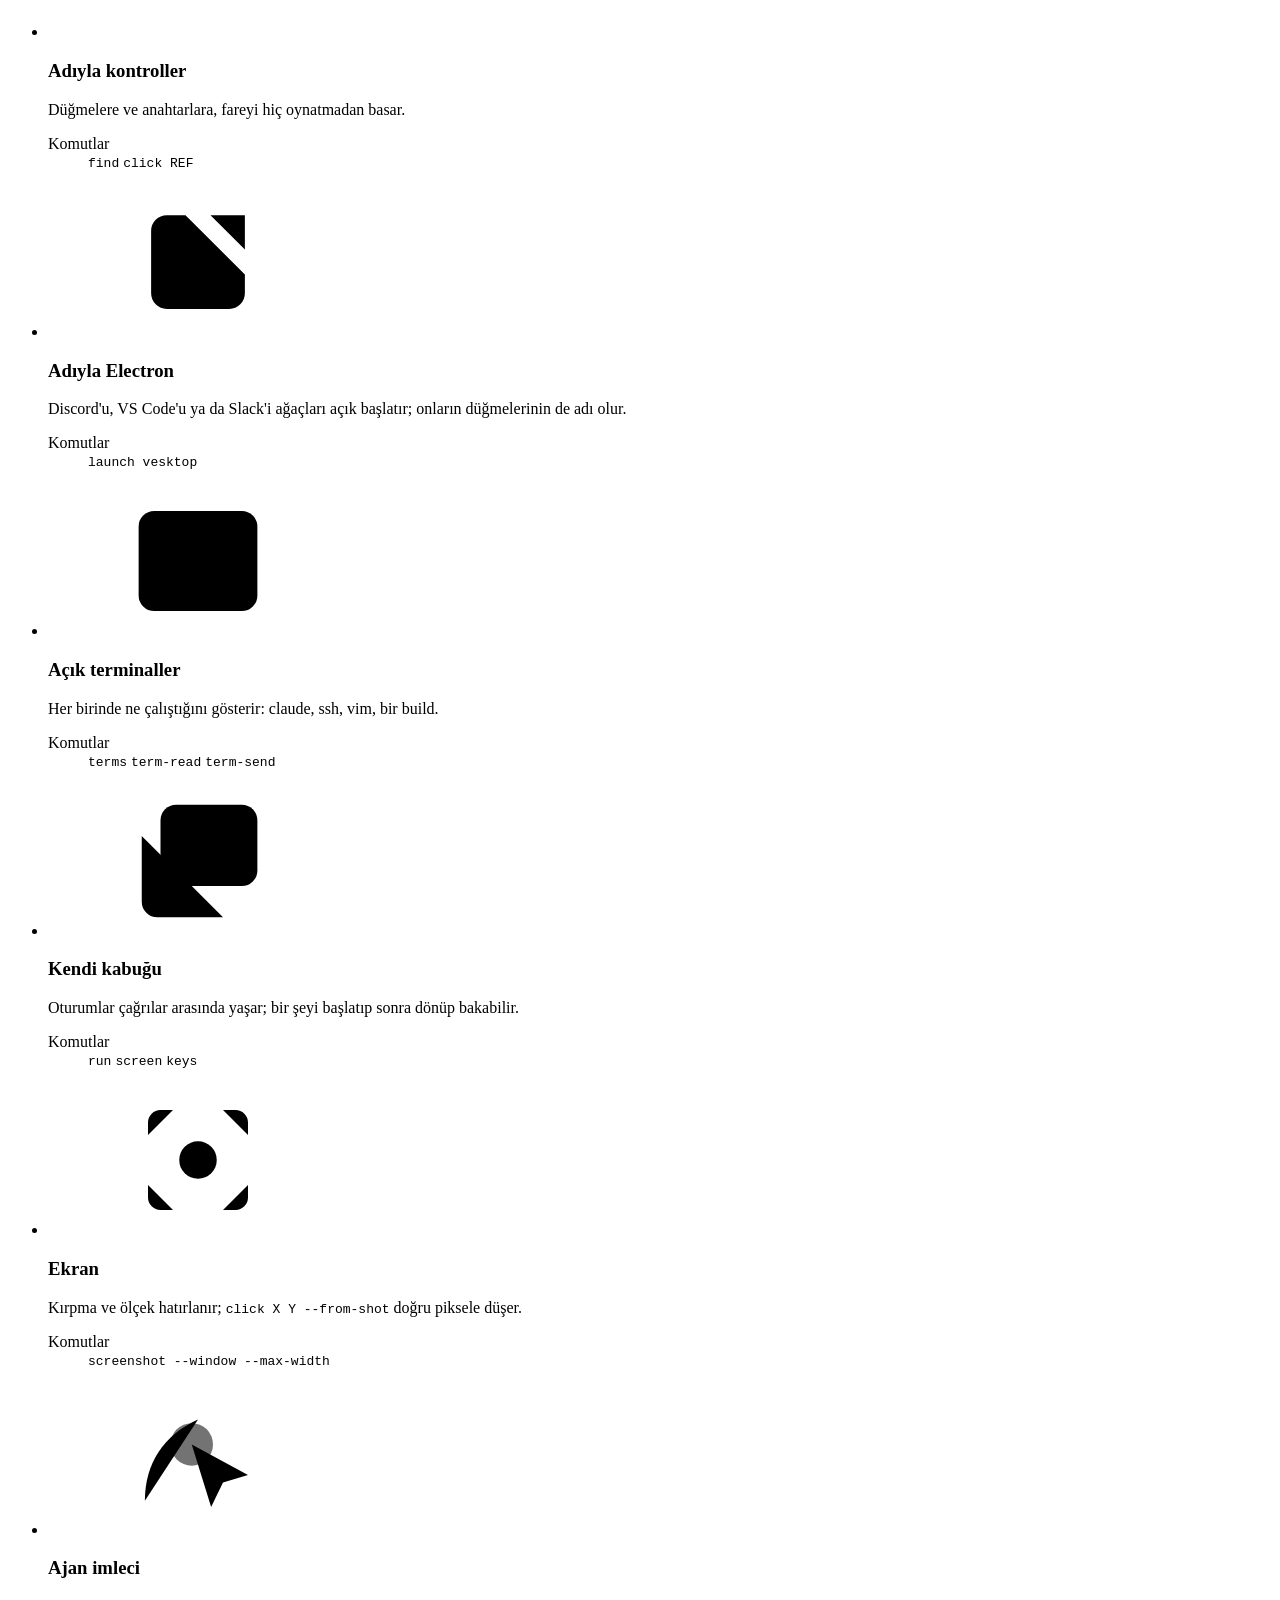
==== commit 912690a1: "feat(site): ajan imleci üç işletim sisteminde, v0.5.0 Platform tablosunda imleç satırı README'den, y" ====
--- a/site/tr/index.html
+++ b/site/tr/index.html
@@ -16,7 +16,7 @@
 <link rel="preconnect" href="https://fonts.googleapis.com">
 <link rel="preconnect" href="https://fonts.gstatic.com" crossorigin>
 <link href="https://fonts.googleapis.com/css2?family=IBM+Plex+Mono:wght@400;500&family=Schibsted+Grotesk:wght@400;500;600;700;800&display=swap" rel="stylesheet">
-<link rel="stylesheet" href="/assets/site.css?v=0.4.0">
+<link rel="stylesheet" href="/assets/site.css?v=0.5.0">
 <script>
   // JS varsa "js" sınıfı: yalnızca o zaman, görünmeden önce gizlenecek öğeler gizlenir.
   // Tema, boyamadan önce uygulanır (yanıp sönme olmasın).
@@ -50,6 +50,7 @@
   <symbol id="i-yes" viewBox="0 0 24 24"><circle cx="12" cy="12" r="8.75"/><path d="m8.2 12.3 2.6 2.6 5-5.4"/></symbol>
   <symbol id="i-no" viewBox="0 0 24 24"><circle cx="12" cy="12" r="8.75"/><path d="m9.2 9.2 5.6 5.6M14.8 9.2l-5.6 5.6"/></symbol>
   <symbol id="i-part" viewBox="0 0 24 24"><circle cx="12" cy="12" r="8.75"/><path d="M12 3.25a8.75 8.75 0 0 1 0 17.5z" fill="currentColor"/></symbol>
+  <symbol id="i-agentcursor" viewBox="0 0 24 24"><path d="M11 9.5 20 14.4l-4 1.2-1.9 3.9z"/><path d="M3.5 18.5c0-6 3-10.5 8.5-13" stroke-dasharray="1.6 2.6"/><circle cx="11" cy="9.5" r="3.4" opacity=".55"/></symbol>
   <symbol id="i-planned" viewBox="0 0 24 24"><circle cx="12" cy="12" r="8.75" stroke-dasharray="2.6 3.2"/><path d="M12 8v4.2l2.6 1.6"/></symbol>
 </svg>
 
@@ -95,7 +96,7 @@
           <a class="btn btn-invert" href="/download/nexremote.zip" download data-magnet>
             <svg class="ico" aria-hidden="true"><use href="#i-download"/></svg>
             <span>İndir</span>
-            <span class="btn-meta">v0.4.0 · zip · 213 KB</span>
+            <span class="btn-meta">v0.5.0 · zip · 237 KB</span>
           </a>
           <a class="btn btn-ghost" href="#replay" data-magnet>
             <svg class="ico" aria-hidden="true"><use href="#i-play"/></svg>
@@ -600,6 +601,12 @@
         <p>Kırpma ve ölçek hatırlanır; <code>click X Y --from-shot</code> doğru piksele düşer.</p>
         <dl><dt>Komutlar</dt><dd><code>screenshot --window --max-width</code></dd></dl>
       </li>
+      <li class="surface surface-wide2" data-surface data-reveal data-tilt>
+        <svg class="ico ico-lg" aria-hidden="true"><use href="#i-agentcursor"/></svg>
+        <h3>Ajan imleci</h3>
+        <p>Ajanın çalıştığı yere ikinci, görünür bir ok süzülür. Fareniz sizde kalır: tıklamalar içinden geçer, odak kaymaz.</p>
+        <dl><dt>Komutlar</dt><dd><code>point</code> <code>cursor</code> <code>cursor-hide</code></dd></dl>
+      </li>
       <li class="surface surface-caps" data-reveal data-tilt>
         <svg class="ico ico-lg" aria-hidden="true"><use href="#i-checklist"/></svg>
         <h3>Bir şey eksik mi?</h3>
@@ -635,7 +642,7 @@
         <div class="os-top"><h3>Windows</h3><p>Windows 10 ve 11 için yazıldı</p></div>
         <p class="os-k">Test durumu</p>
         <ul class="envs">
-          <li><span class="env-n">Wine 10</span><span class="tb tb-virt">22/22 geçti</span><p>Wine içinde gerçek Windows Python&#x27;u; gerçek bir Notepad penceresi ve cmd.exe konsoluyla. Henüz gerçek Windows 10 ya da 11 donanımında çalıştırılmadı.</p><p>İsimle tıklama sınanamadı: Wine&#x27;ın UI Automation&#x27;ı gezilecek bir denetim ağacı vermiyor.</p></li>
+          <li><span class="env-n">Wine 10</span><span class="tb tb-virt">47/47 geçti</span><p>Wine içinde gerçek Windows Python&#x27;u; gerçek bir Notepad penceresi ve cmd.exe konsoluyla. Henüz gerçek Windows 10 ya da 11 donanımında çalıştırılmadı.</p><p>İsimle tıklama sınanamadı: Wine&#x27;ın UI Automation&#x27;ı gezilecek bir denetim ağacı vermiyor.</p></li>
         </ul>
       </li>
       <li class="os os-pv" data-reveal>
@@ -649,8 +656,8 @@
     <p class="tb-legend" data-reveal>Dolu: gerçek masaüstü. Çerçeve: ekransız ya da Wine altında çalışan gerçek bir görüntü sunucusu. Amber: mantık sahtelerle sınandı. Kesikli: test edilmedi.</p>
 
     <div class="pm-wrap" data-reveal>
-      <p class="pm-dim">8 yüzey × 3 platform</p>
-      <table class="pm"><caption class="sr">Her yeteneğin Linux, Windows ve macOS&#x27;ta kullandığı kanal</caption><thead><tr><td><span class="pm-cap">Yetenek</span></td><th scope="col">Linux</th><th scope="col">Windows</th><th scope="col">macOS <span class="pv">Önizleme</span></th></tr></thead><tbody><tr><th scope="row">Ekrandaki her pencere</th><td data-os="Linux"><span class="pm-ch">KWin · hyprctl · swaymsg · EWMH</span><small>GNOME&#x27;da yalnızca AT-SPI</small></td><td data-os="Windows"><span class="pm-ch">EnumWindows</span></td><td data-os="macOS"><span class="pm-ch">CGWindowList + AX</span></td></tr><tr><th scope="row">Gerçek fare</th><td data-os="Linux"><span class="pm-ch">XTEST · RemoteDesktop portalı · Sway IPC</span></td><td data-os="Windows"><span class="pm-ch">SendInput</span></td><td data-os="macOS"><span class="pm-ch">CGEvent</span></td></tr><tr><th scope="row">Gerçek klavye</th><td data-os="Linux"><span class="pm-ch">XTEST · portal + pano · wtype</span></td><td data-os="Windows"><span class="pm-ch">SendInput (Unicode)</span></td><td data-os="macOS"><span class="pm-ch">CGEvent (Unicode)</span></td></tr><tr><th scope="row">Butona adıyla basma</th><td data-os="Linux"><span class="pm-ch">AT-SPI</span></td><td data-os="Windows"><span class="pm-ch">UI Automation</span><small>Wine&#x27;da sınanamadı</small></td><td data-os="macOS"><span class="pm-ch">Accessibility (AX)</span></td></tr><tr><th scope="row">Ağacı açık Electron ve Chromium</th><td data-os="Linux"><span class="pm-ch">bayrak + ortam</span></td><td data-os="Windows"><span class="pm-ch">bayrak</span></td><td data-os="macOS"><span class="pm-ch">bayrak</span></td></tr><tr><th scope="row">Açık terminaller</th><td data-os="Linux"><span class="pm-ch">Konsole D-Bus, tmux</span></td><td data-os="Windows"><span class="pm-ch">konsol tamponu (AttachConsole)</span></td><td data-os="macOS"><span class="pm-ch">Terminal.app, iTerm2, tmux</span></td></tr><tr><th scope="row">Kendi terminali</th><td data-os="Linux"><span class="pm-ch">tmux / PTY</span></td><td data-os="Windows"><span class="pm-ch">cmd.exe</span></td><td data-os="macOS"><span class="pm-ch">tmux / PTY</span></td></tr><tr><th scope="row">Ekran görüntüsü</th><td data-os="Linux"><span class="pm-ch">spectacle · grim · Xlib</span></td><td data-os="Windows"><span class="pm-ch">GDI</span></td><td data-os="macOS"><span class="pm-ch">screencapture</span></td></tr><tr><th scope="row">Görünür ajan imleci</th><td data-os="Linux"><span class="pm-ch">kendi imleç teman, tıklamayı engellemez</span></td><td data-os="Windows"><span class="pm-plan"><svg class="ico" aria-hidden="true"><use href="#i-planned"/></svg>planlandı</span></td><td data-os="macOS"><span class="pm-plan"><svg class="ico" aria-hidden="true"><use href="#i-planned"/></svg>planlandı</span></td></tr></tbody></table>
+      <p class="pm-dim">9 yüzey × 3 platform</p>
+      <table class="pm"><caption class="sr">Her yeteneğin Linux, Windows ve macOS&#x27;ta kullandığı kanal</caption><thead><tr><td><span class="pm-cap">Yetenek</span></td><th scope="col">Linux</th><th scope="col">Windows</th><th scope="col">macOS <span class="pv">Önizleme</span></th></tr></thead><tbody><tr><th scope="row">Ekrandaki her pencere</th><td data-os="Linux"><span class="pm-ch">KWin · hyprctl · swaymsg · EWMH</span><small>GNOME&#x27;da yalnızca AT-SPI</small></td><td data-os="Windows"><span class="pm-ch">EnumWindows</span></td><td data-os="macOS"><span class="pm-ch">CGWindowList + AX</span></td></tr><tr><th scope="row">Gerçek fare</th><td data-os="Linux"><span class="pm-ch">XTEST · RemoteDesktop portalı · Sway IPC</span></td><td data-os="Windows"><span class="pm-ch">SendInput</span></td><td data-os="macOS"><span class="pm-ch">CGEvent</span></td></tr><tr><th scope="row">Gerçek klavye</th><td data-os="Linux"><span class="pm-ch">XTEST · portal + pano · wtype</span></td><td data-os="Windows"><span class="pm-ch">SendInput (Unicode)</span></td><td data-os="macOS"><span class="pm-ch">CGEvent (Unicode)</span></td></tr><tr><th scope="row">Butona adıyla basma</th><td data-os="Linux"><span class="pm-ch">AT-SPI</span></td><td data-os="Windows"><span class="pm-ch">UI Automation</span><small>Wine&#x27;da sınanamadı</small></td><td data-os="macOS"><span class="pm-ch">Accessibility (AX)</span></td></tr><tr><th scope="row">Ağacı açık Electron ve Chromium</th><td data-os="Linux"><span class="pm-ch">bayrak + ortam</span></td><td data-os="Windows"><span class="pm-ch">bayrak</span></td><td data-os="macOS"><span class="pm-ch">bayrak</span></td></tr><tr><th scope="row">Açık terminaller</th><td data-os="Linux"><span class="pm-ch">Konsole D-Bus, tmux</span></td><td data-os="Windows"><span class="pm-ch">konsol tamponu (AttachConsole)</span></td><td data-os="macOS"><span class="pm-ch">Terminal.app, iTerm2, tmux</span></td></tr><tr><th scope="row">Kendi terminali</th><td data-os="Linux"><span class="pm-ch">tmux / PTY</span></td><td data-os="Windows"><span class="pm-ch">cmd.exe</span></td><td data-os="macOS"><span class="pm-ch">tmux / PTY</span></td></tr><tr><th scope="row">Görünür ajan imleci</th><td data-os="Linux"><span class="pm-ch">X11/XWayland pencere · imleç teman</span></td><td data-os="Windows"><span class="pm-ch">katmanlı pencere · sistem oku</span></td><td data-os="macOS"><span class="pm-ch">NSWindow · sistem oku</span></td></tr><tr><th scope="row">Ekran görüntüsü</th><td data-os="Linux"><span class="pm-ch">spectacle · grim · Xlib</span></td><td data-os="Windows"><span class="pm-ch">GDI</span></td><td data-os="macOS"><span class="pm-ch">screencapture</span></td></tr></tbody></table>
       <p class="pm-src">Kanallar, sayfa her üretildiğinde proje README&#x27;sinden okunur.</p>
     </div>
   </div>
@@ -803,16 +810,16 @@
     <div class="sec-head" data-reveal>
       <span class="bignum" aria-hidden="true" data-parallax>09</span>
       <div><p class="kicker">Rakamlar</p><h2 id="numbers-h" class="big">Rakamlarla</h2></div>
-      <p>Bu sayfa her üretildiğinde v0.4.0 kaynak kodundan sayılır. Tahmin yok, öngörü yok.</p>
+      <p>Bu sayfa her üretildiğinde v0.5.0 kaynak kodundan sayılır. Tahmin yok, öngörü yok.</p>
     </div>
     <dl class="stats" data-stagger>
-      <div class="stat" data-reveal><dt>MCP aracı</dt><dd data-count="22">22</dd></div>
-      <div class="stat" data-reveal><dt>CLI komutu</dt><dd data-count="27">27</dd></div>
+      <div class="stat" data-reveal><dt>MCP aracı</dt><dd data-count="23">23</dd></div>
+      <div class="stat" data-reveal><dt>CLI komutu</dt><dd data-count="28">28</dd></div>
       <div class="stat" data-reveal><dt>bağlanma yolu: kabuk, MCP, HTTP, metin döngüsü</dt><dd data-count="4">4</dd></div>
-      <div class="stat" data-reveal><dt>ulaştığı masaüstü yüzeyi</dt><dd data-count="8">8</dd></div>
+      <div class="stat" data-reveal><dt>ulaştığı masaüstü yüzeyi</dt><dd data-count="9">9</dd></div>
       <div class="stat" data-reveal><dt>kurulumu belgelenmiş harness</dt><dd data-count="11">11</dd></div>
-      <div class="stat" data-reveal><dt>test paketi; 4 tanesi atılabilir bir masaüstünde</dt><dd data-count="13">13</dd></div>
-      <div class="stat stat-wide" data-reveal><dt>satır Python, çekirdek ve adaptörler</dt><dd data-count="10410">10.410</dd></div>
+      <div class="stat" data-reveal><dt>test paketi; 4 tanesi atılabilir bir masaüstünde</dt><dd data-count="15">15</dd></div>
+      <div class="stat stat-wide" data-reveal><dt>satır Python, çekirdek ve adaptörler</dt><dd data-count="11258">11.258</dd></div>
       <div class="stat stat-zero" data-reveal><dt>gereken root ya da yönetici yetkisi</dt><dd data-count="0">0</dd></div>
     </dl>
   </div>
@@ -856,18 +863,19 @@
     </div>
     <div class="track">
       <div class="track-col" data-reveal>
-        <h3 class="track-h"><svg class="ico" aria-hidden="true"><use href="#i-yes"/></svg>Bugün v0.4.0 içinde</h3>
+        <h3 class="track-h"><svg class="ico" aria-hidden="true"><use href="#i-yes"/></svg>Bugün v0.5.0 içinde</h3>
         <ul class="track-list done" data-stagger>
           <li data-reveal>KDE Plasma: KWin betikleriyle her pencere, bir kez onaylanan RemoteDesktop portalı üzerinden fare ve klavye</li>
           <li data-reveal>Aynı komutların arkasında X11 (XTEST, EWMH), Sway ve Hyprland (kendi IPC&#x27;leri); Sway&#x27;de fare için ek paket gerekmez</li>
           <li data-reveal>Açık Konsole sekmelerini ve tmux bölmelerini okuma ve onlara yazma</li>
-          <li data-reveal>22 MCP aracı, 27 CLI komutu, bir HTTP API ve tool calling&#x27;i olmayan modeller için metin döngüsü</li>
+          <li data-reveal>23 MCP aracı, 28 CLI komutu, bir HTTP API ve tool calling&#x27;i olmayan modeller için metin döngüsü</li>
           <li data-reveal>Windows: Win32 pencereleri, SendInput ile Unicode girdi, GDI ekran görüntüsü, UI Automation, açık konsolları okuma ve onlara yazma</li>
           <li data-reveal>macOS önizlemesi: Quartz girdisi, CGWindowList pencereleri, erişilebilirlik ağacı, Terminal.app, iTerm2 ve tmux</li>
           <li data-reveal>Electron ve Chromium uygulamaları adıyla: <code>nexremote launch vesktop</code> onları ağaçları açık başlatır</li>
           <li data-reveal>Sade ağaç: gizli öğeler ve boş sarmalayıcılar çıkarılır, her kontrol tıklamak için gereken ref&#x27;i taşır</li>
           <li data-reveal>Pencereler, terminaller ve erişilebilirlik ağacı canlı MCP kaynakları olarak</li>
           <li data-reveal>Başka bir makineyi yönetmek için HTTP adaptörüne token dosyalı ve TLS&#x27;li kullanıcı servisi</li>
+          <li data-reveal>Linux, Windows ve macOS&#x27;ta farenize dokunmayan görünür ajan imleci; her adaptörden: MCP, HTTP, CLI</li>
           <li data-reveal>Bir pip paketi: Linux'ta, Windows'ta ve macOS'ta <code>pip install .[all]</code></li>
           <li data-reveal>Yalıtılmış bir sandbox masaüstünde girdi testleri; X11 Xvfb&#x27;de, Sway ekransız bir compositor&#x27;da, Windows Wine altında</li>
         </ul>
@@ -876,7 +884,6 @@
         <h3 class="track-h"><svg class="ico" aria-hidden="true"><use href="#i-planned"/></svg>Planlanan</h3>
         <ul class="track-list next" data-stagger>
           <li data-reveal><strong>Gerçek Windows ve Mac donanımı.</strong> Testleri Windows 10 ve 11&#x27;de ve bir Mac&#x27;te koşmak, sonra önizleme etiketini kaldırmak.</li>
-          <li data-reveal><strong>Windows ve macOS&#x27;ta ajan imleci.</strong> Ajanın nerede çalıştığını gösteren, sizin imleç temanızdan çizilen görünür imleç bugün yalnızca Linux&#x27;ta var.</li>
           <li data-reveal><strong>GNOME ve gerçek Hyprland.</strong> Portal yolunu ve pencere listesini GNOME&#x27;da test etmek; Hyprland&#x27;i sahte IPC yerine gerçek bir compositor&#x27;da çalıştırmak.</li>
         </ul>
       </div>
@@ -906,7 +913,7 @@
 nexremote observe --json</code></pre>
       </div>
       <div class="panel" role="tabpanel" id="p-mcp" aria-labelledby="tab-mcp" tabindex="0" hidden>
-        <p>Claude Code, Claude Desktop, Cursor ve diğer MCP istemcileri için stdio üzerinden 22 araç. Ekran görüntüleri, modelin bakabildiği görsel olarak döner.</p>
+        <p>Claude Code, Claude Desktop, Cursor ve diğer MCP istemcileri için stdio üzerinden 23 araç. Ekran görüntüleri, modelin bakabildiği görsel olarak döner.</p>
 <pre><code>claude mcp add nexremote -- ~/bin/nexremote-mcp</code></pre>
       </div>
       <div class="panel" role="tabpanel" id="p-http" aria-labelledby="tab-http" tabindex="0" hidden>
@@ -946,7 +953,7 @@
         <li>macOS: kod yazıldı ve mantığı sahte Quartz ile test edildi, ama gerçek bir Mac&#x27;te henüz doğrulanmadı; önizleme sürümü.</li>
         <li>Konsole yalnızca görünen ekranı verir. Geçmiş satırlar için ajanı tmux içinde çalıştırın.</li>
         <li>Electron ve Chromium uygulamaları ağaçlarını yalnızca <code>--force-renderer-accessibility</code> ile başlatılınca yayınlar. <code>nexremote launch</code> bu bayrağı ekler, ama zaten çalışan bir uygulamanın yeniden başlatılması gerekir. Oyunlar ve canvas uygulamaları ekran görüntüsü ve koordinatla kullanılır.</li>
-        <li>Görünür ajan imleci X11 ya da XWayland ister; bu yüzden yalnızca Linux&#x27;ta var ve XWayland&#x27;siz Sway&#x27;de görünmez.</li>
+        <li>Linux&#x27;ta görünür ajan imleci X11 ya da XWayland ister; XWayland&#x27;siz Sway&#x27;de görünmez. Windows imleci Wine&#x27;da sınandı; macOS imleci henüz gerçek bir Mac&#x27;te çalıştırılmadı.</li>
       </ul>
     </div>
   </div>
@@ -972,7 +979,7 @@
           <li>
             <h3>İndir ve aç</h3>
             <div class="copyline"><code id="cmd-l1">unzip nexremote.zip &amp;&amp; cd nexremote</code><button class="copy" type="button" data-copy="#cmd-l1" data-done="Kopyalandı"><span class="copy-ico" aria-hidden="true"><svg class="ico i1"><use href="#i-copy"/></svg><svg class="ico i2"><use href="#i-check"/></svg></span><span data-label>Kopyala</span></button></div>
-            <p><a href="/download/nexremote.zip" download>nexremote.zip</a> (213 KB) · <a href="/download/nexremote.tar.gz" download>nexremote.tar.gz</a> (173 KB)</p>
+            <p><a href="/download/nexremote.zip" download>nexremote.zip</a> (237 KB) · <a href="/download/nexremote.tar.gz" download>nexremote.tar.gz</a> (192 KB)</p>
           </li>
           <li>
             <h3>Komutları kur</h3>
@@ -993,7 +1000,7 @@
           <li>
             <h3>İndir ve aç</h3>
             <div class="copyline"><code id="cmd-w1">Expand-Archive nexremote.zip -DestinationPath .; cd nexremote</code><button class="copy" type="button" data-copy="#cmd-w1" data-done="Kopyalandı"><span class="copy-ico" aria-hidden="true"><svg class="ico i1"><use href="#i-copy"/></svg><svg class="ico i2"><use href="#i-check"/></svg></span><span data-label>Kopyala</span></button></div>
-            <p><a href="/download/nexremote.zip" download>nexremote.zip</a> (213 KB)</p>
+            <p><a href="/download/nexremote.zip" download>nexremote.zip</a> (237 KB)</p>
           </li>
           <li>
             <h3>pip ile kur</h3>
@@ -1014,7 +1021,7 @@
           <li>
             <h3>İndir ve aç</h3>
             <div class="copyline"><code id="cmd-m1">unzip nexremote.zip &amp;&amp; cd nexremote</code><button class="copy" type="button" data-copy="#cmd-m1" data-done="Kopyalandı"><span class="copy-ico" aria-hidden="true"><svg class="ico i1"><use href="#i-copy"/></svg><svg class="ico i2"><use href="#i-check"/></svg></span><span data-label>Kopyala</span></button></div>
-            <p><a href="/download/nexremote.zip" download>nexremote.zip</a> (213 KB) · <a href="/download/nexremote.tar.gz" download>nexremote.tar.gz</a> (173 KB)</p>
+            <p><a href="/download/nexremote.zip" download>nexremote.zip</a> (237 KB) · <a href="/download/nexremote.tar.gz" download>nexremote.tar.gz</a> (192 KB)</p>
           </li>
           <li>
             <h3>pip ile kur</h3>
@@ -1045,7 +1052,7 @@
           <a class="btn btn-invert" href="/download/nexremote.zip" download data-magnet>
             <svg class="ico" aria-hidden="true"><use href="#i-download"/></svg>
             <span>İndir</span>
-            <span class="btn-meta">v0.4.0 · zip · 213 KB</span>
+            <span class="btn-meta">v0.5.0 · zip · 237 KB</span>
           </a>
           <a class="btn btn-ghost" href="mailto:omeralibayrakcii@gmail.com?subject=NexRemote%20hakk%C4%B1nda" data-magnet>
             <svg class="ico" aria-hidden="true"><use href="#i-mail"/></svg>
@@ -1056,7 +1063,7 @@
           <code id="cmd-cta" data-typeline>./install.sh &amp;&amp; nexremote setup</code>
           <button class="copy" type="button" data-copy="#cmd-cta" data-done="Kopyalandı"><span class="copy-ico" aria-hidden="true"><svg class="ico i1"><use href="#i-copy"/></svg><svg class="ico i2"><use href="#i-check"/></svg></span><span data-label>Kopyala</span></button>
         </div>
-        <p class="meta"><a href="/download/nexremote.tar.gz" download>nexremote.tar.gz</a> (173 KB) · MIT · Linux · Windows · macOS (önizleme) · Python 3.9+</p>
+        <p class="meta"><a href="/download/nexremote.tar.gz" download>nexremote.tar.gz</a> (192 KB) · MIT · Linux · Windows · macOS (önizleme) · Python 3.9+</p>
       </div>
     </div>
   </div>
@@ -1068,7 +1075,7 @@
   <div class="wrap foot-row">
     <span class="foot-brand">
       <svg class="brand-mark" viewBox="0 0 24 24" aria-hidden="true"><circle cx="12" cy="12" r="5.5" fill="none" stroke="currentColor" stroke-width="2"/><path d="M12 1.5v5M12 17.5v5M1.5 12h5M17.5 12h5" stroke="currentColor" stroke-width="2" stroke-linecap="round"/><circle cx="12" cy="12" r="1.6" fill="currentColor"/></svg>
-      NexRemote v0.4.0 · MIT
+      NexRemote v0.5.0 · MIT
     </span>
     <a href="#how">Nasıl çalışır</a>
     <a href="#install">Kurulum</a>
@@ -1079,6 +1086,6 @@
 </footer>
 
 <script id="replay-i18n" type="application/json">{"captions": ["Ajan ekranda ne olduğunu sorar: ref'iyle her pencere, içinde çalışan programla her terminal.", "Başka bir ajanın terminalini okur. Konsole görünen metni verir; ekran görüntüsü yok, odak değişmez.", "O terminale, klavyesinden yazılmış gibi cevap verir. Pencerenin öne gelmesi gerekmedi.", "Anahtarı adıyla bulur ve erişilebilirlik üzerinden basar. Fare hiç oynamaz.", "Oynatıcı kontrollerini yayınlamıyor; ajan bakar: o pencerenin ekran görüntüsü, sonra gördüğü piksele tık. İmleciniz yerine döner."], "termMsg": "İkisini düzelt, sonra testleri tekrar çalıştır"}</script>
-<script src="/assets/site.js?v=0.4.0" defer></script>
+<script src="/assets/site.js?v=0.5.0" defer></script>
 </body>
 </html>
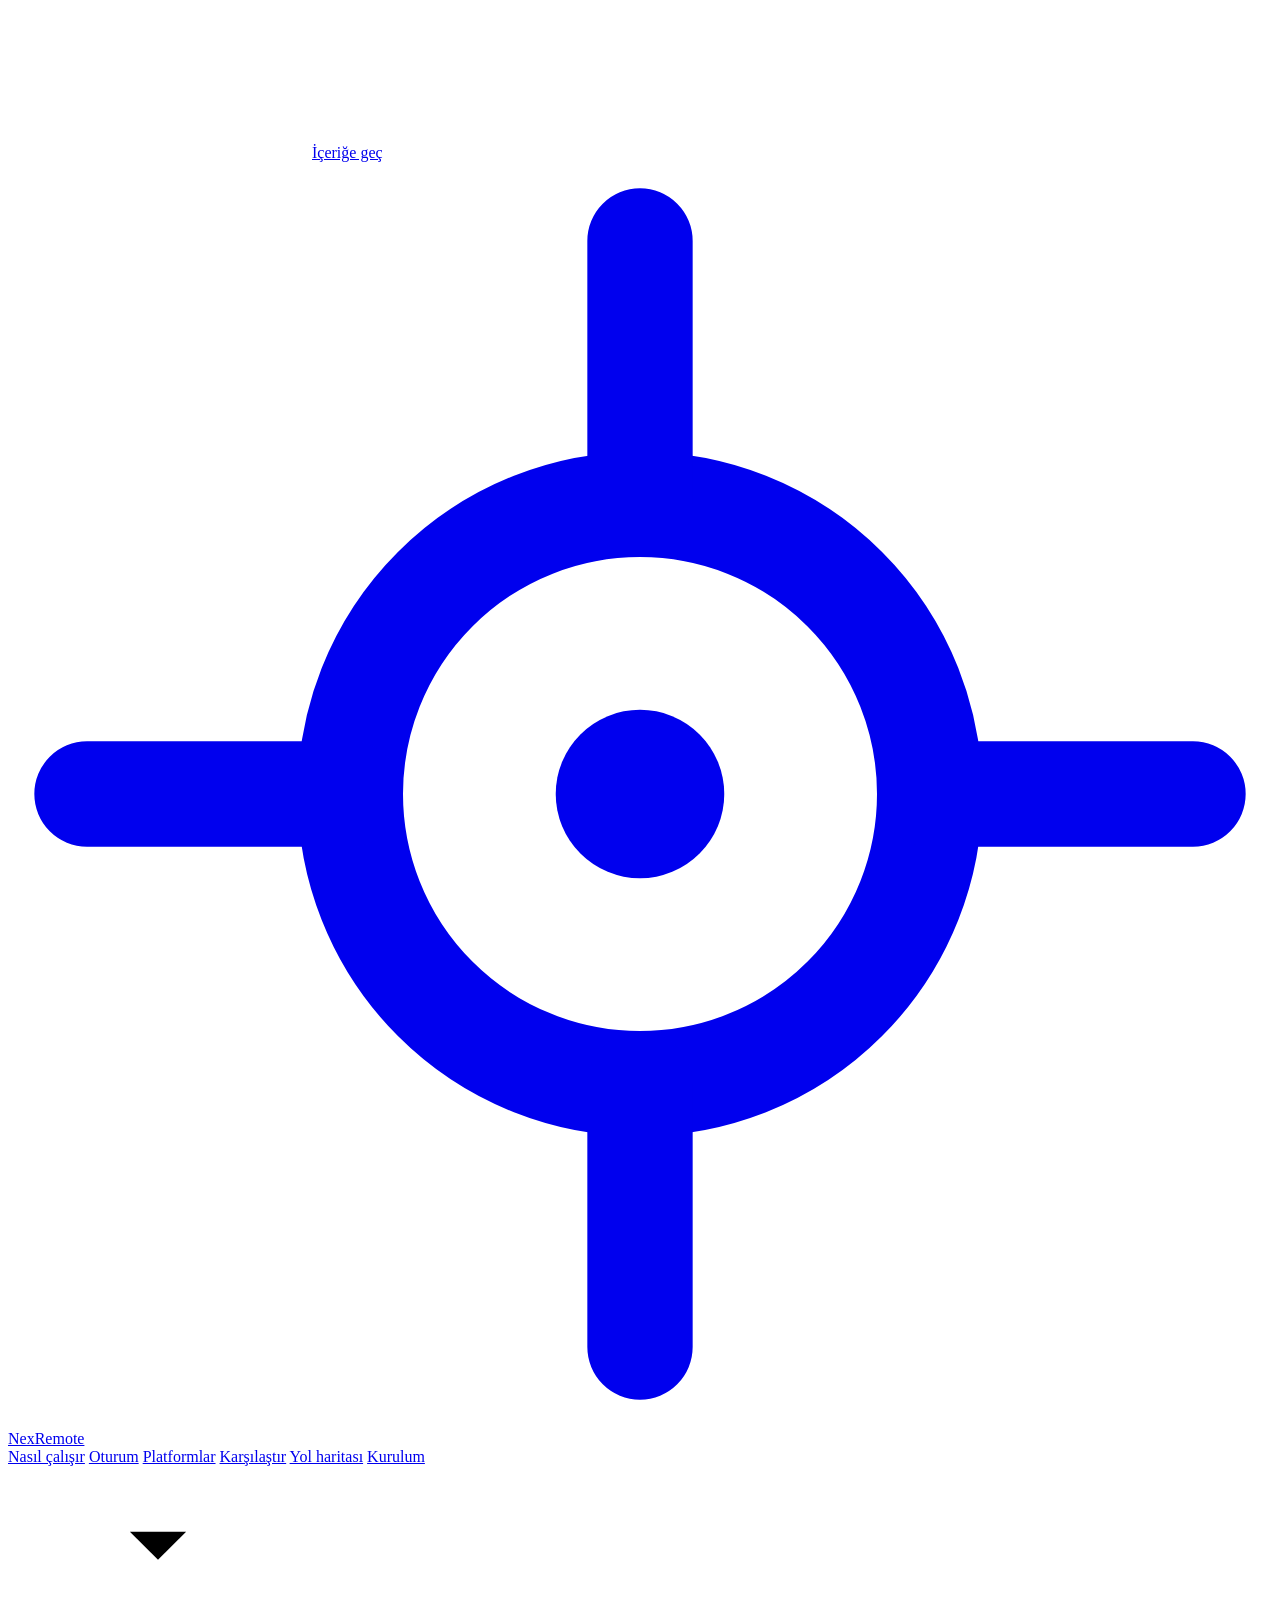
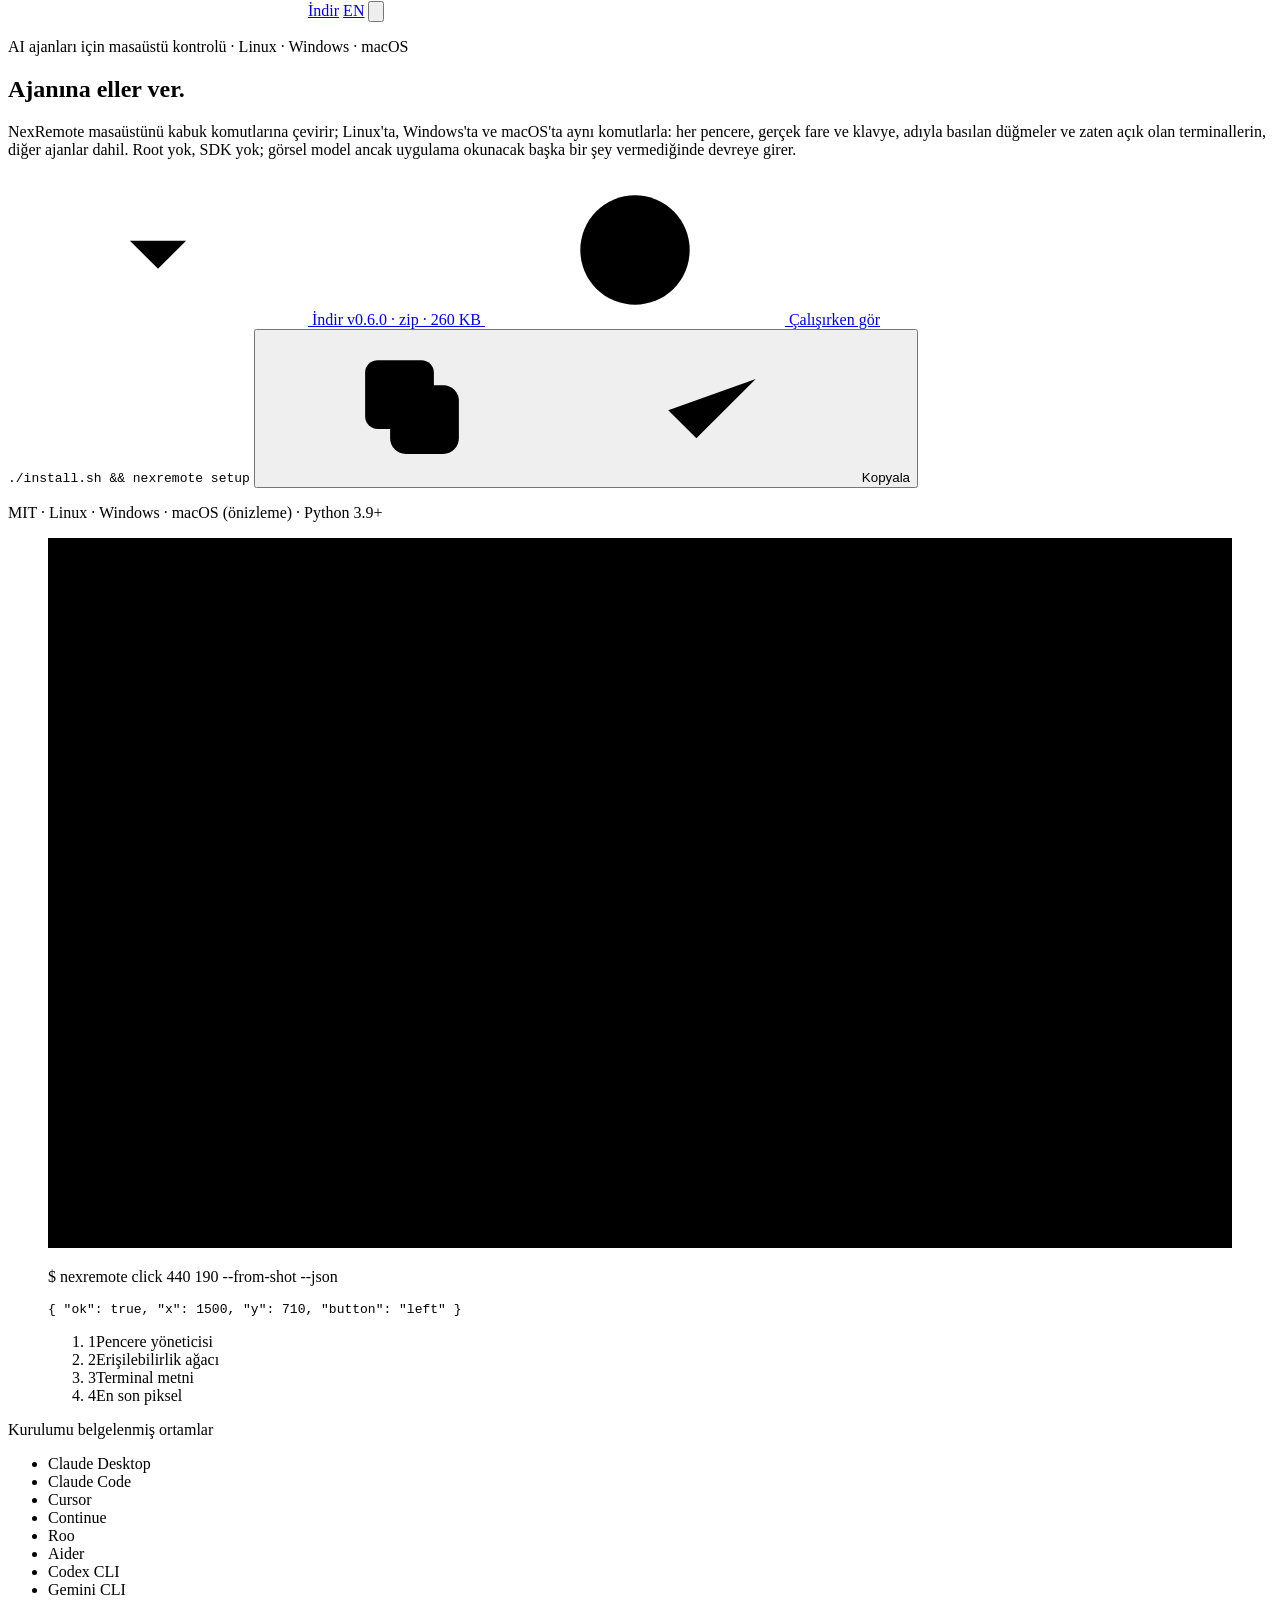
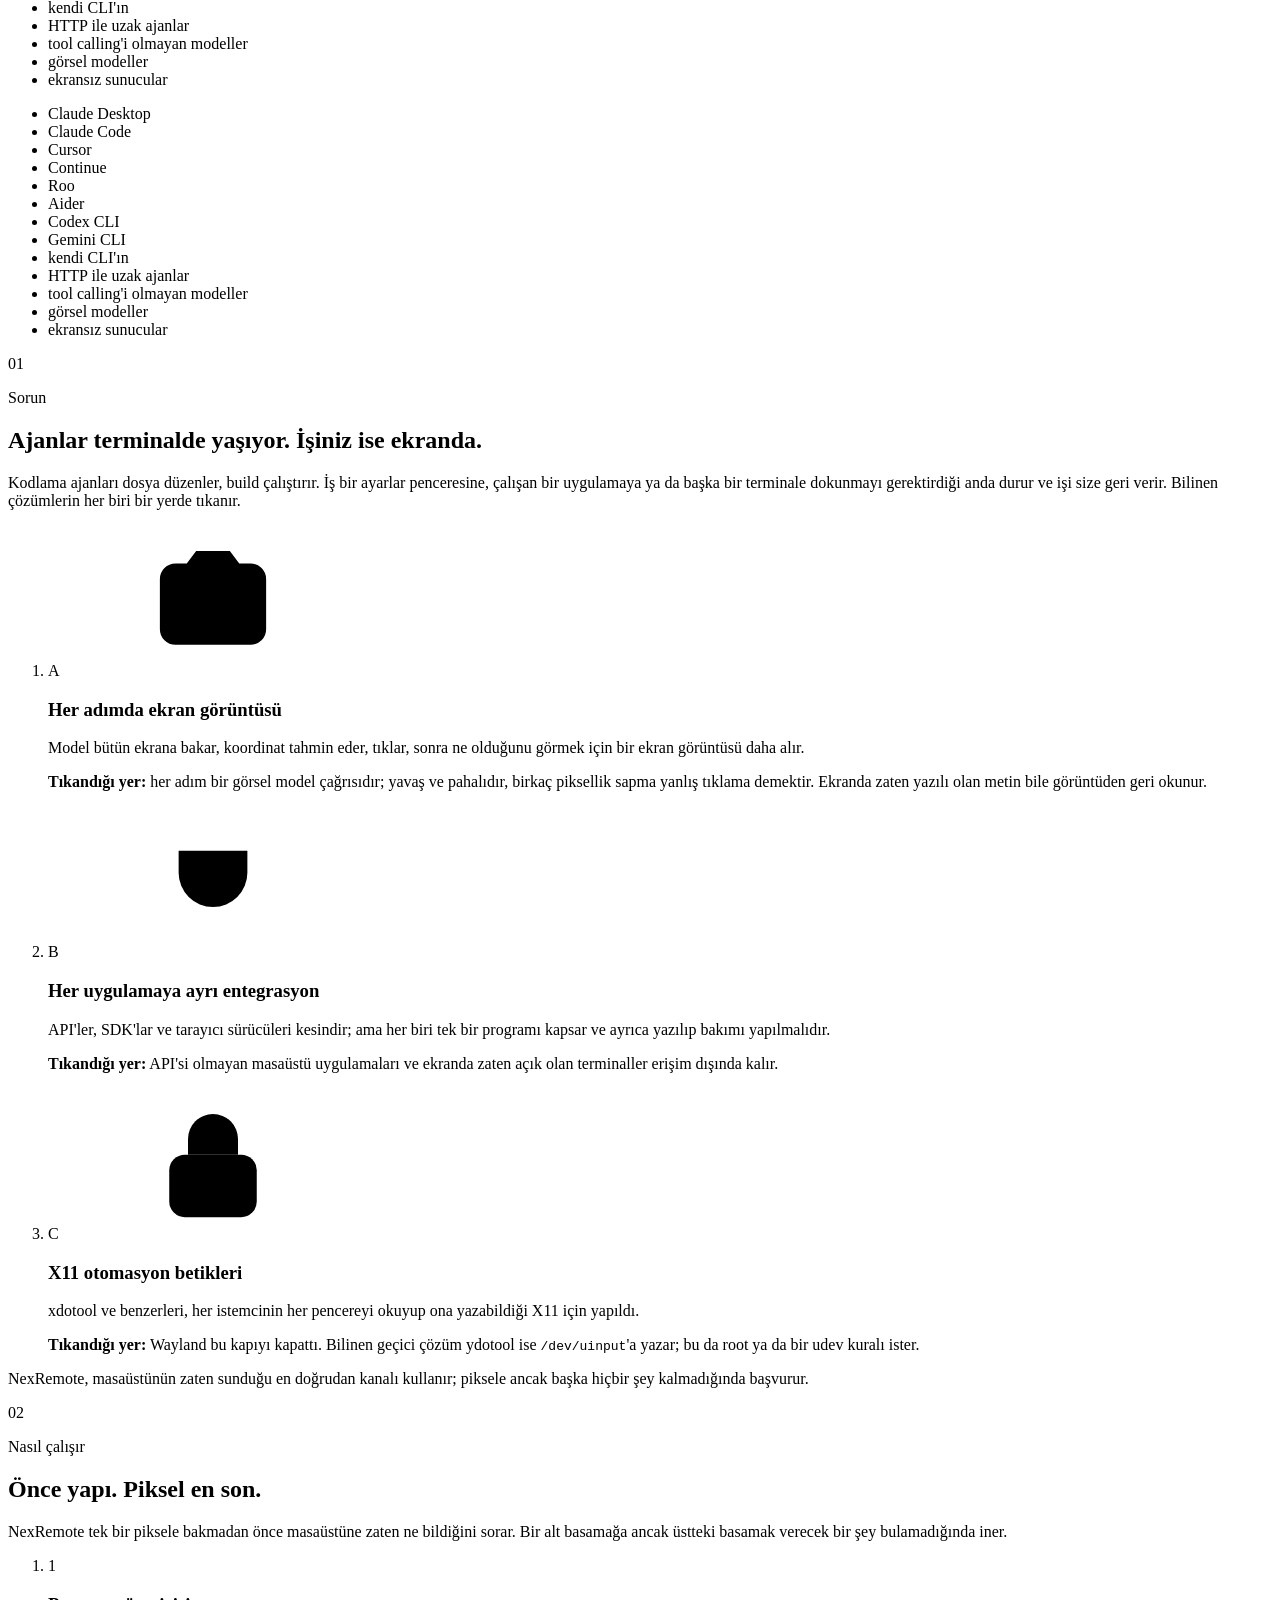
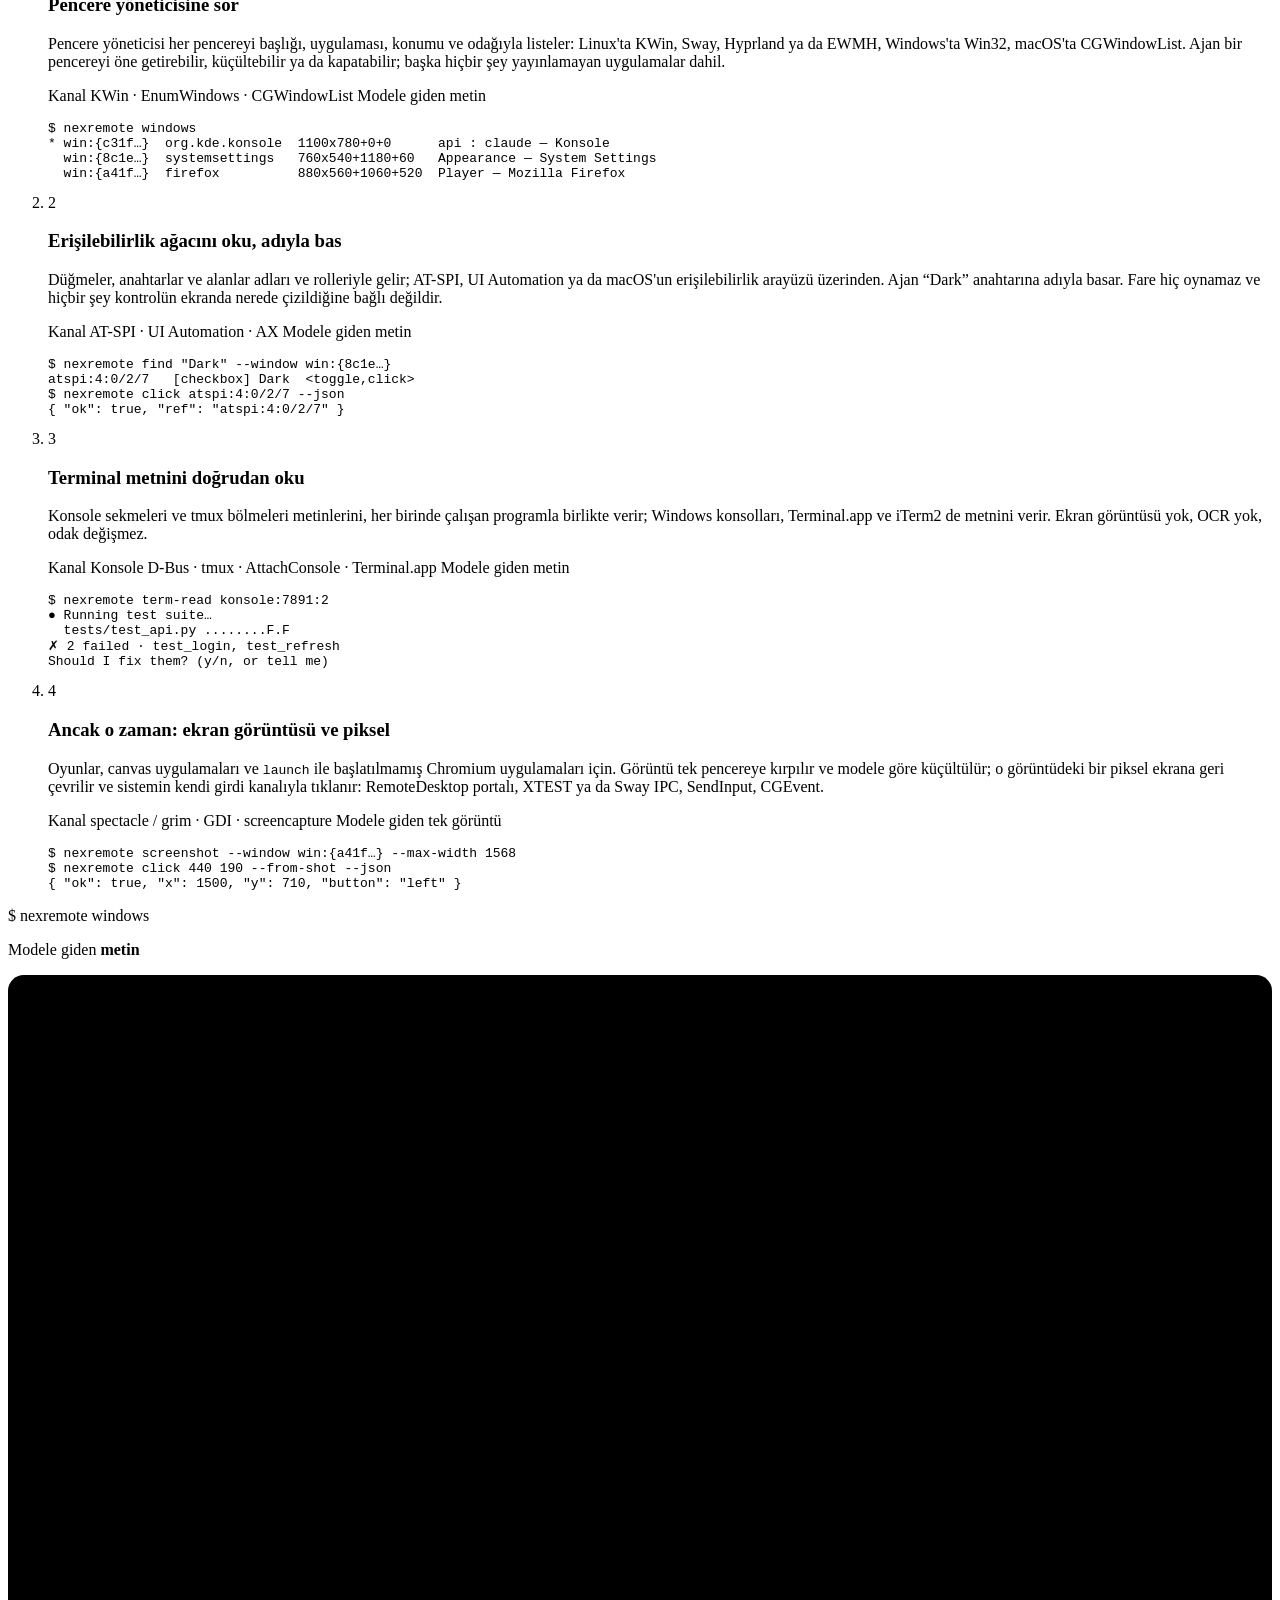
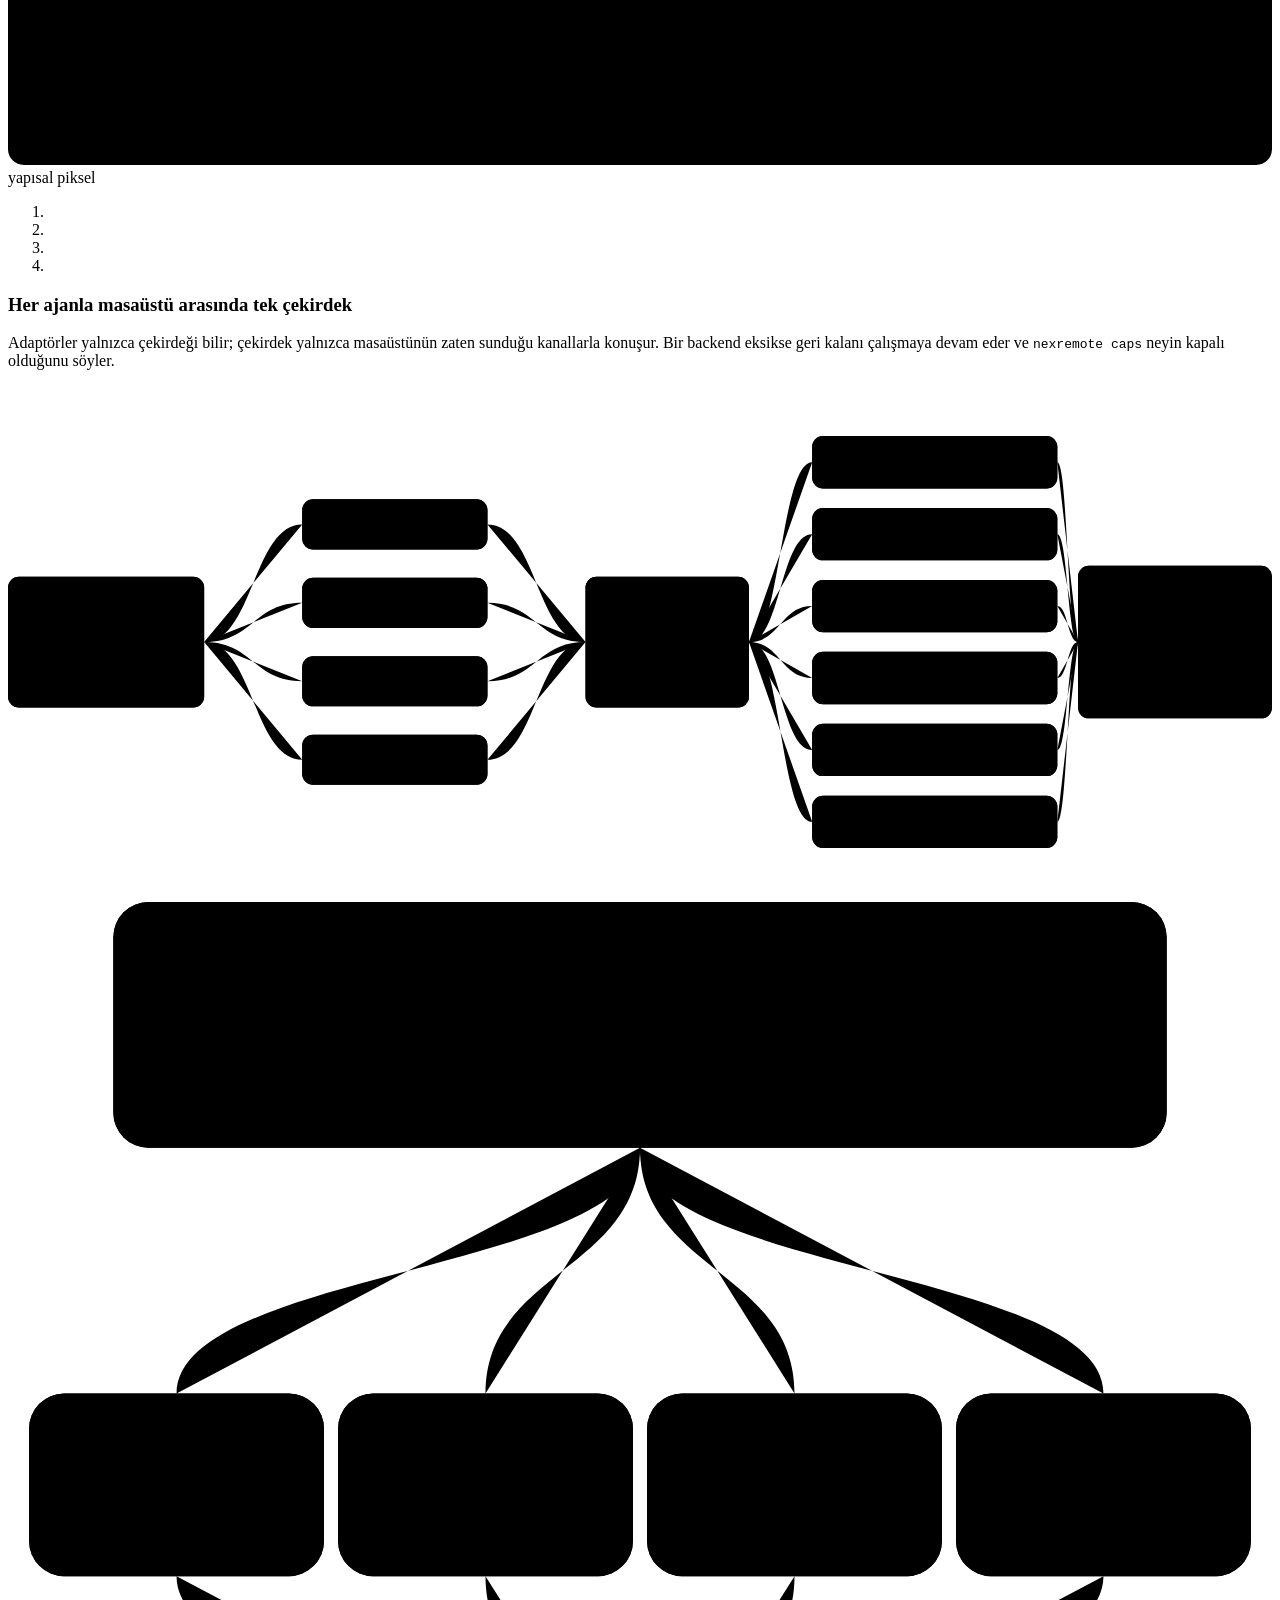
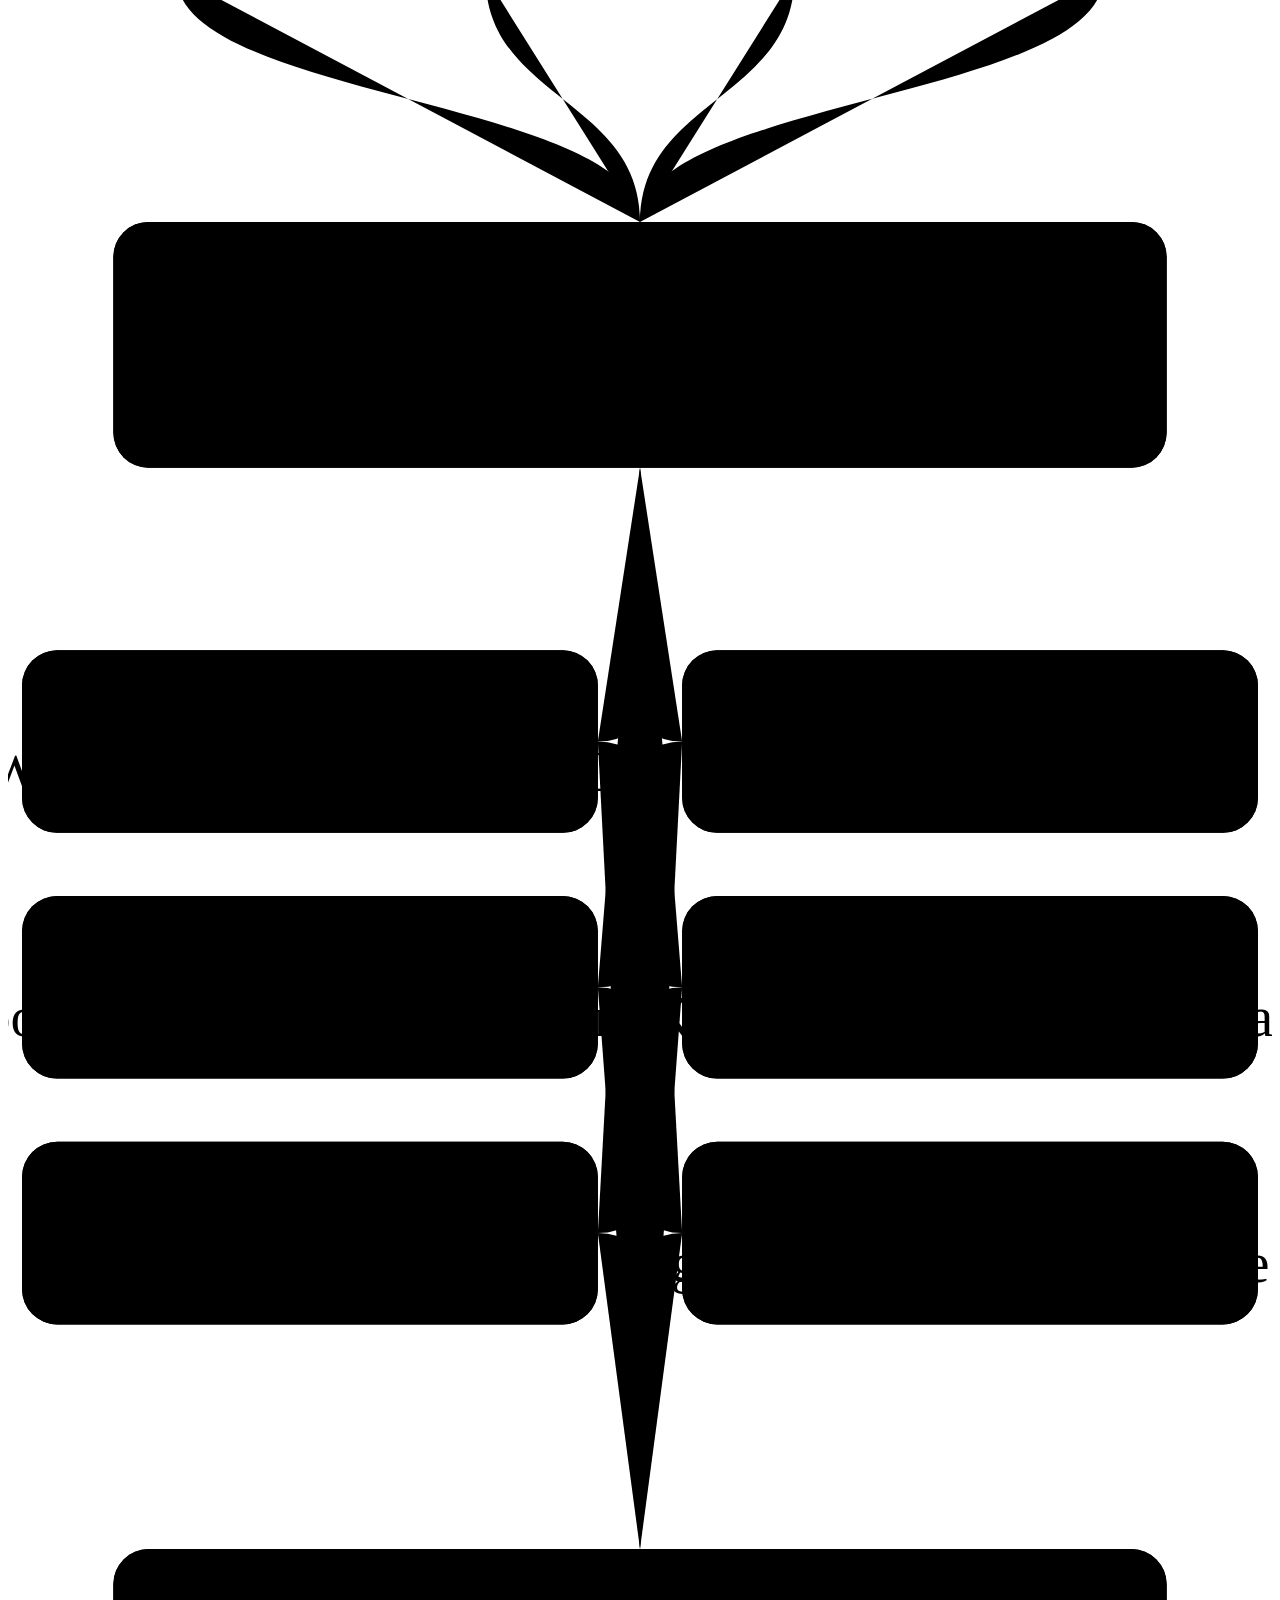
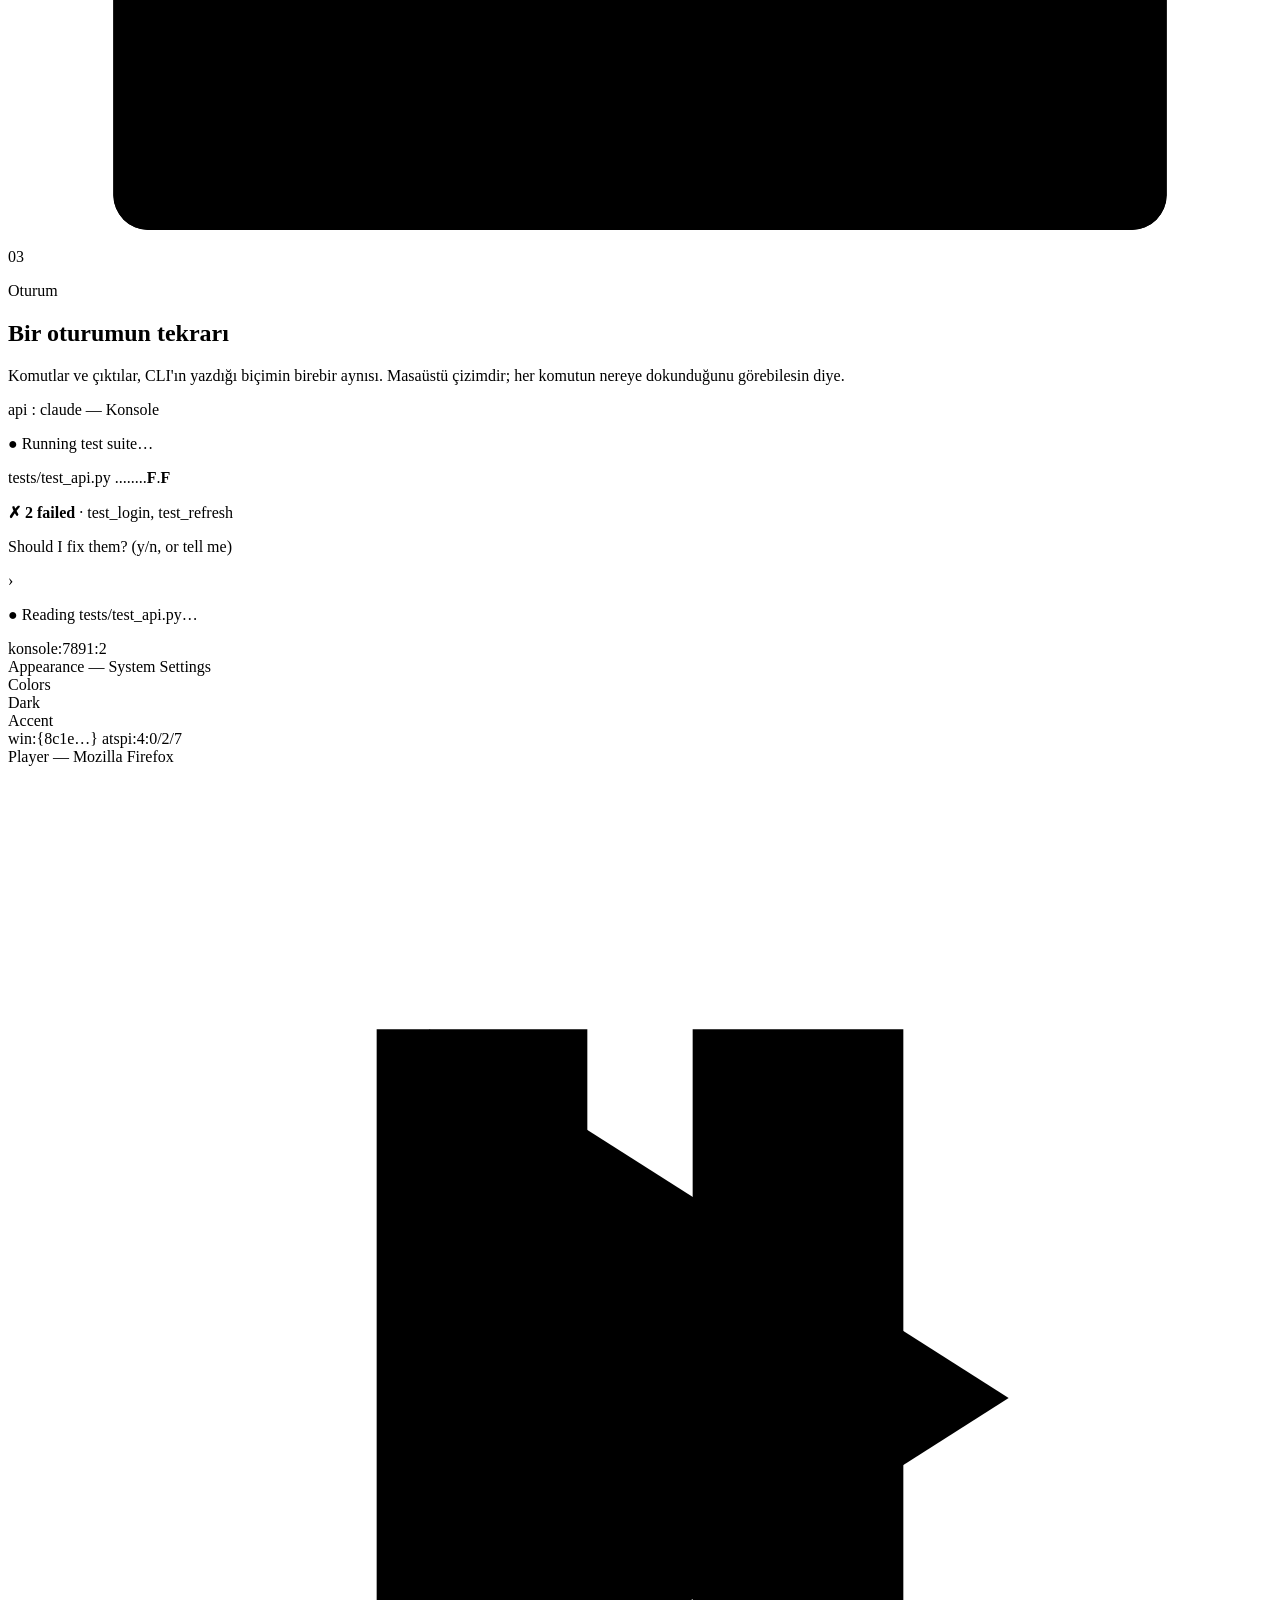
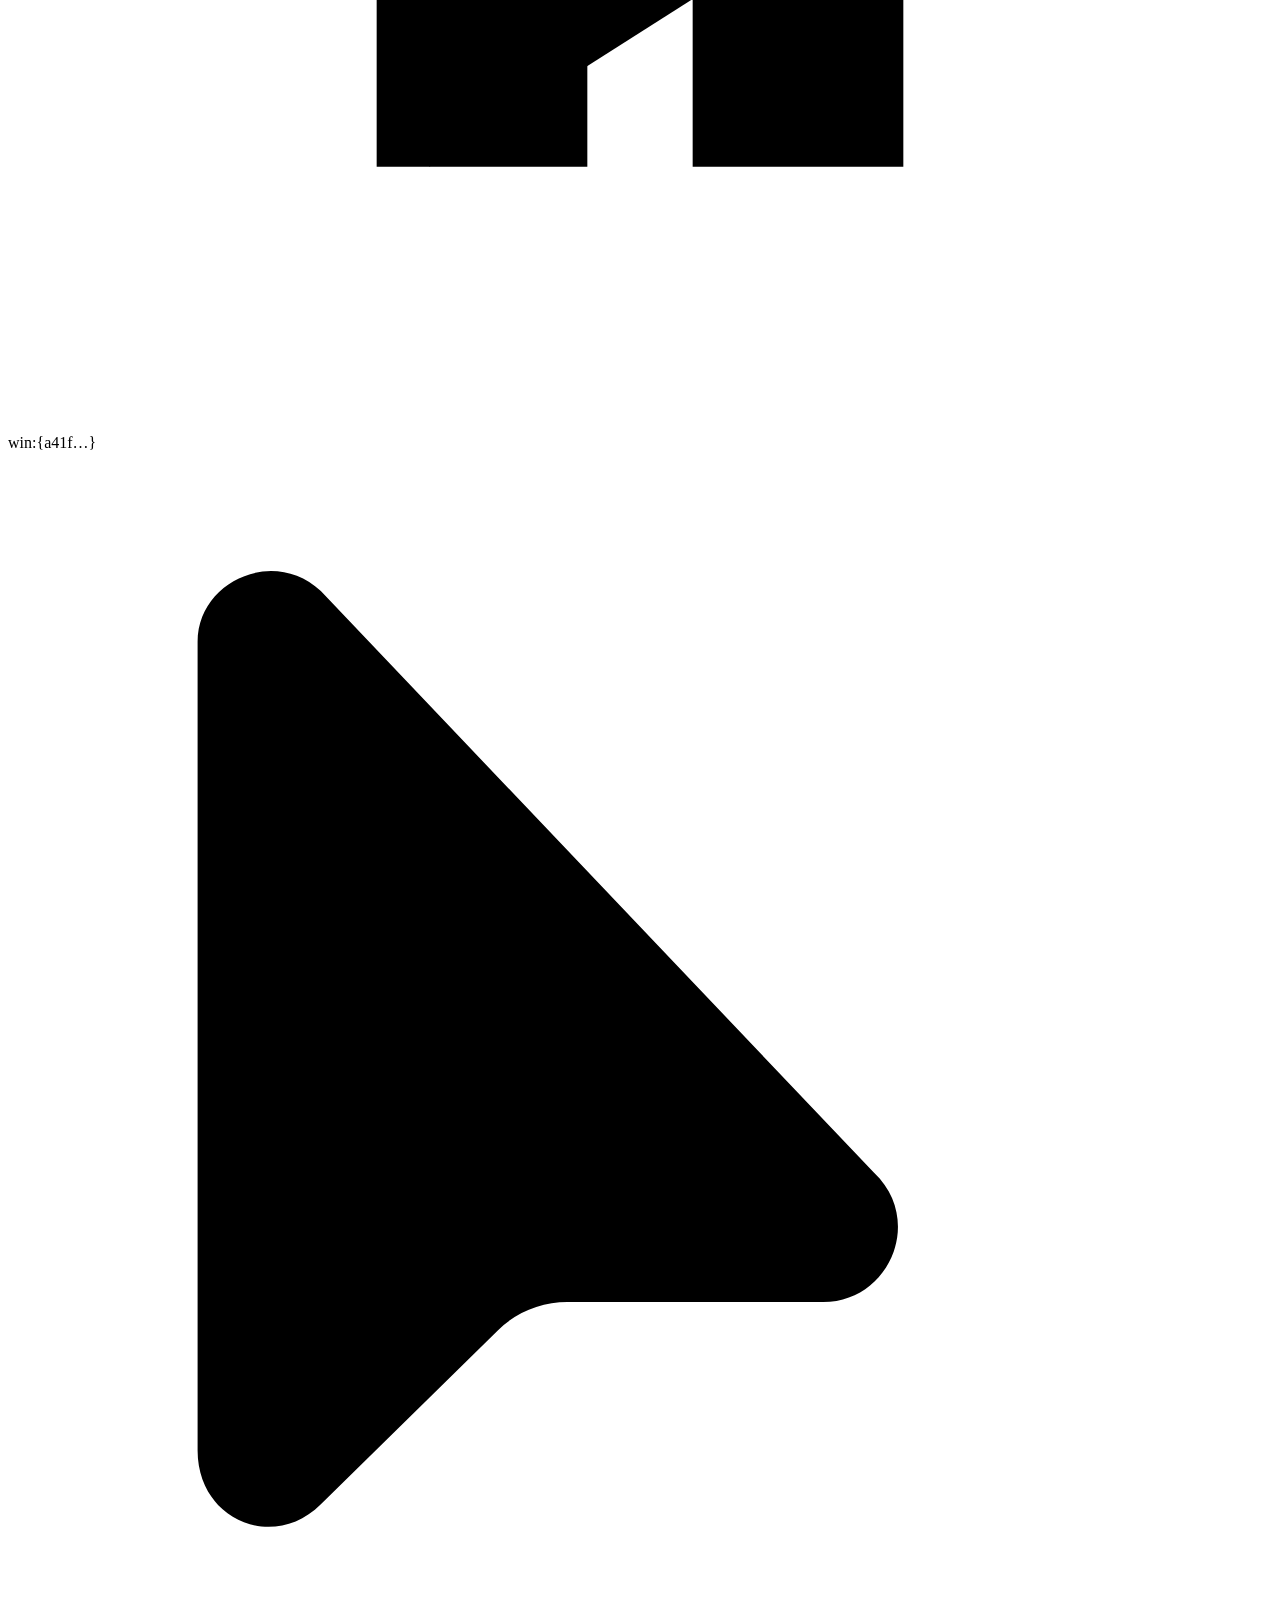
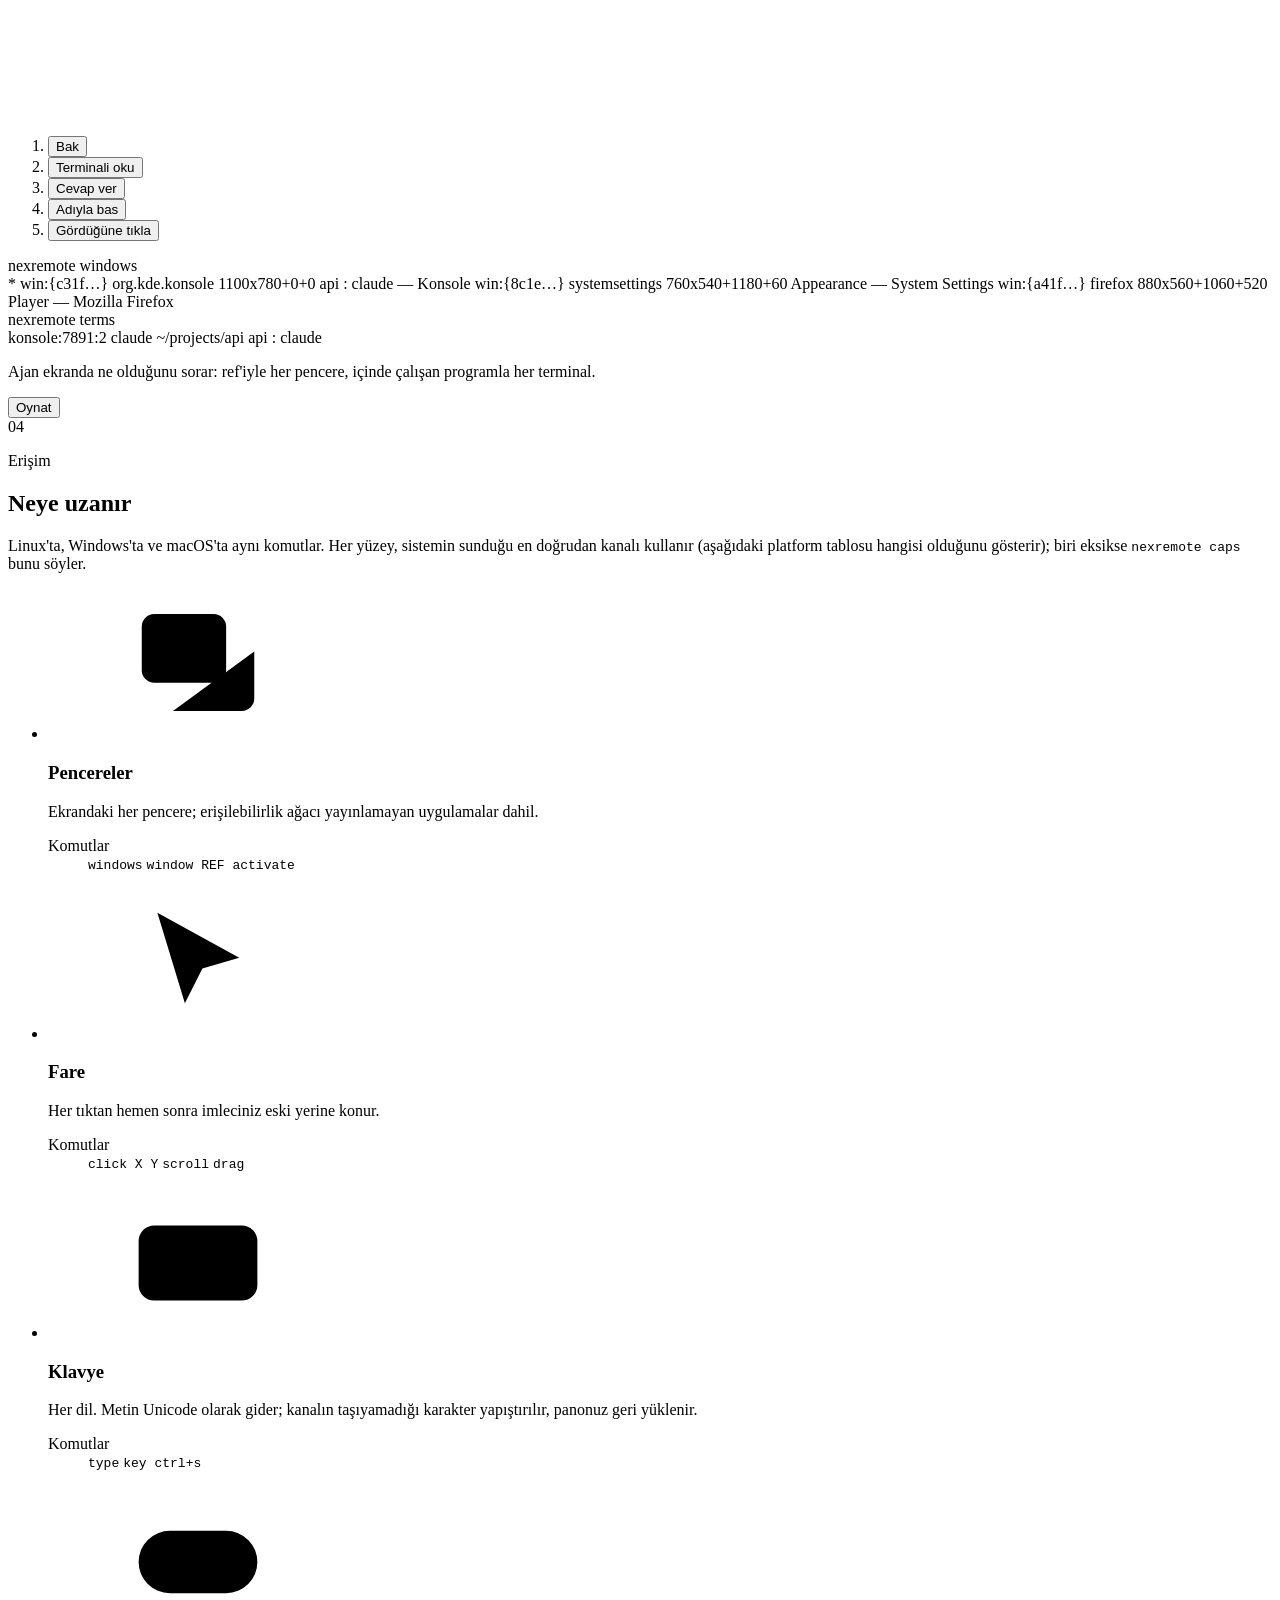
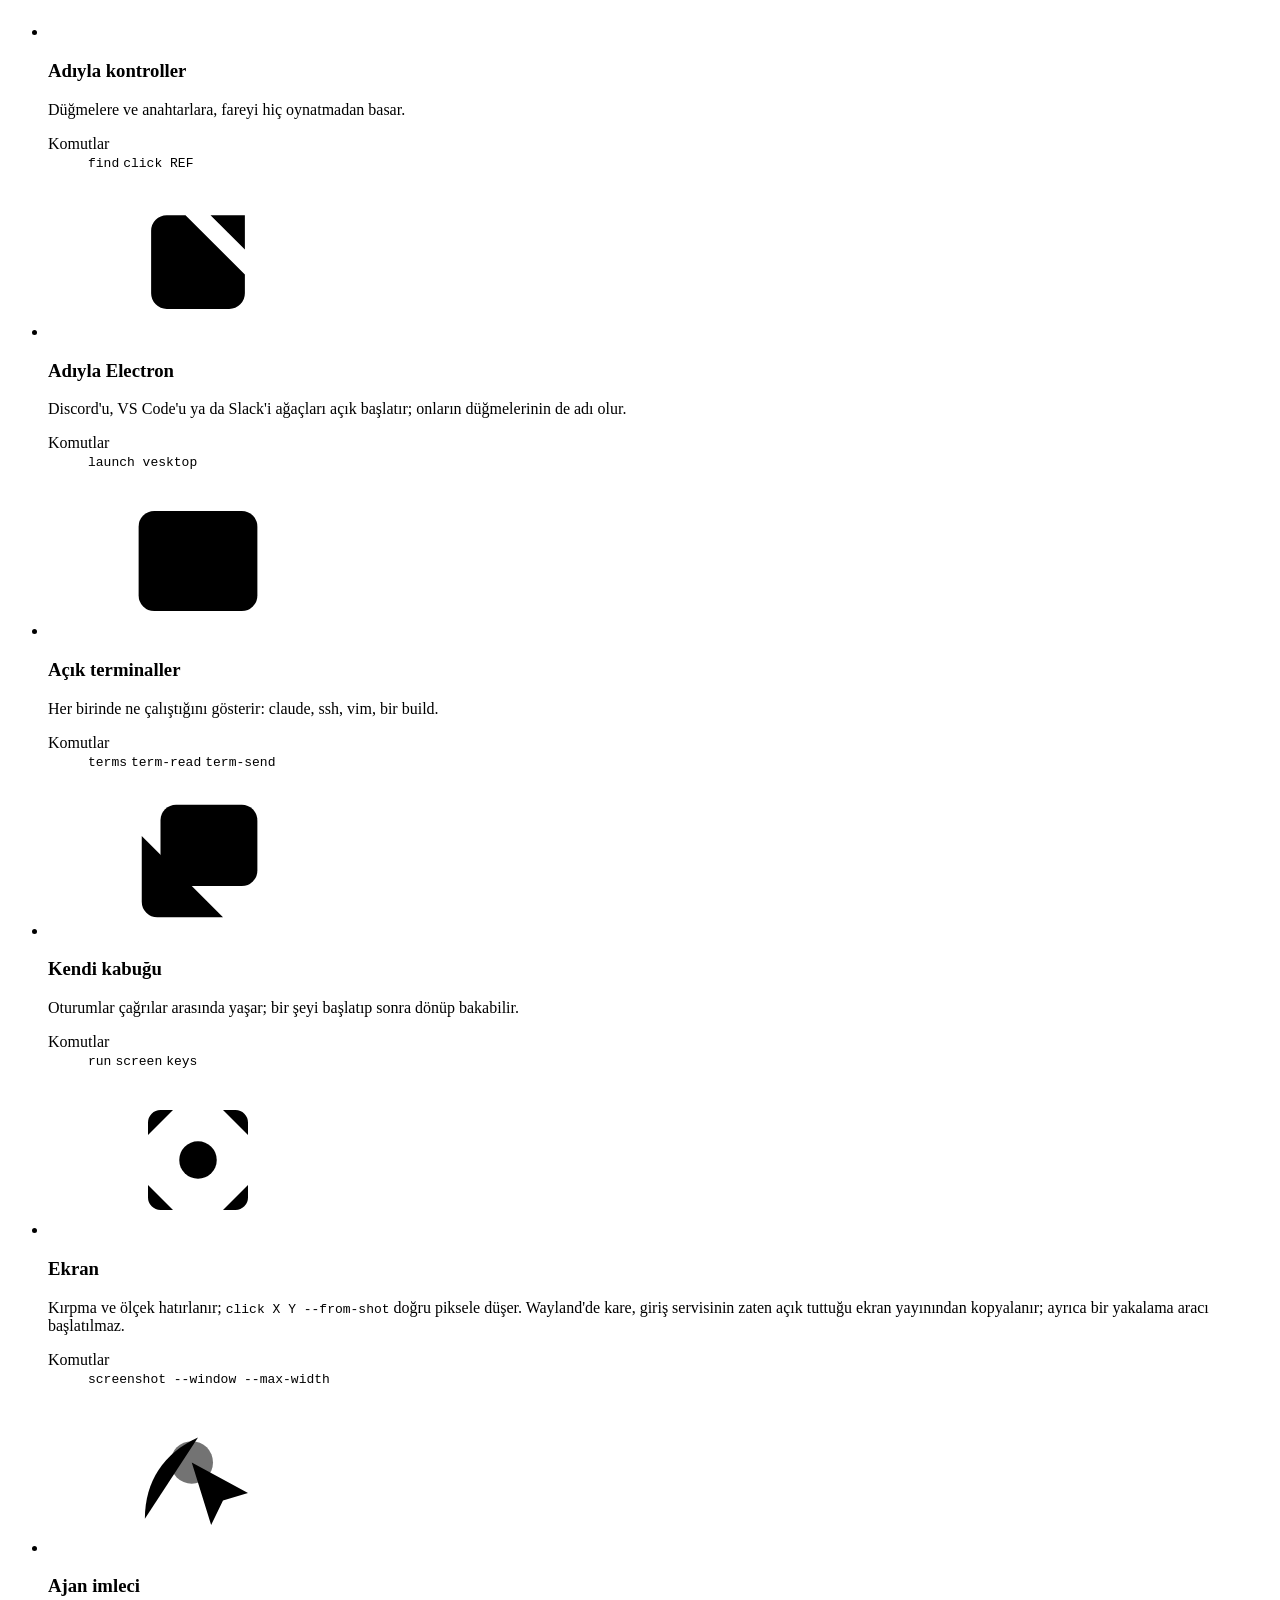
==== commit 053a10e6: "feat(site): v0.6.0 — PipeWire ekran görüntüsü, sakin ajan imleci; güncel paket Co-Authored-By: Claud" ====
--- a/site/tr/index.html
+++ b/site/tr/index.html
@@ -16,7 +16,7 @@
 <link rel="preconnect" href="https://fonts.googleapis.com">
 <link rel="preconnect" href="https://fonts.gstatic.com" crossorigin>
 <link href="https://fonts.googleapis.com/css2?family=IBM+Plex+Mono:wght@400;500&family=Schibsted+Grotesk:wght@400;500;600;700;800&display=swap" rel="stylesheet">
-<link rel="stylesheet" href="/assets/site.css?v=0.5.0">
+<link rel="stylesheet" href="/assets/site.css?v=0.6.0">
 <script>
   // JS varsa "js" sınıfı: yalnızca o zaman, görünmeden önce gizlenecek öğeler gizlenir.
   // Tema, boyamadan önce uygulanır (yanıp sönme olmasın).
@@ -96,7 +96,7 @@
           <a class="btn btn-invert" href="/download/nexremote.zip" download data-magnet>
             <svg class="ico" aria-hidden="true"><use href="#i-download"/></svg>
             <span>İndir</span>
-            <span class="btn-meta">v0.5.0 · zip · 237 KB</span>
+            <span class="btn-meta">v0.6.0 · zip · 260 KB</span>
           </a>
           <a class="btn btn-ghost" href="#replay" data-magnet>
             <svg class="ico" aria-hidden="true"><use href="#i-play"/></svg>
@@ -598,13 +598,13 @@
       <li class="surface" data-surface data-reveal data-tilt>
         <svg class="ico ico-lg" aria-hidden="true"><use href="#i-viewfinder"/></svg>
         <h3>Ekran</h3>
-        <p>Kırpma ve ölçek hatırlanır; <code>click X Y --from-shot</code> doğru piksele düşer.</p>
+        <p>Kırpma ve ölçek hatırlanır; <code>click X Y --from-shot</code> doğru piksele düşer. Wayland'de kare, giriş servisinin zaten açık tuttuğu ekran yayınından kopyalanır; ayrıca bir yakalama aracı başlatılmaz.</p>
         <dl><dt>Komutlar</dt><dd><code>screenshot --window --max-width</code></dd></dl>
       </li>
       <li class="surface surface-wide2" data-surface data-reveal data-tilt>
         <svg class="ico ico-lg" aria-hidden="true"><use href="#i-agentcursor"/></svg>
         <h3>Ajan imleci</h3>
-        <p>Ajanın çalıştığı yere ikinci, görünür bir ok süzülür. Fareniz sizde kalır: tıklamalar içinden geçer, odak kaymaz.</p>
+        <p>Ajanın çalıştığı yere ikinci, görünür bir ok gider: kısa ve neredeyse düz; fark edersiniz ama gözünüzü yormaz. Fareniz sizde kalır: tıklamalar içinden geçer, odak kaymaz.</p>
         <dl><dt>Komutlar</dt><dd><code>point</code> <code>cursor</code> <code>cursor-hide</code></dd></dl>
       </li>
       <li class="surface surface-caps" data-reveal data-tilt>
@@ -657,7 +657,7 @@
 
     <div class="pm-wrap" data-reveal>
       <p class="pm-dim">9 yüzey × 3 platform</p>
-      <table class="pm"><caption class="sr">Her yeteneğin Linux, Windows ve macOS&#x27;ta kullandığı kanal</caption><thead><tr><td><span class="pm-cap">Yetenek</span></td><th scope="col">Linux</th><th scope="col">Windows</th><th scope="col">macOS <span class="pv">Önizleme</span></th></tr></thead><tbody><tr><th scope="row">Ekrandaki her pencere</th><td data-os="Linux"><span class="pm-ch">KWin · hyprctl · swaymsg · EWMH</span><small>GNOME&#x27;da yalnızca AT-SPI</small></td><td data-os="Windows"><span class="pm-ch">EnumWindows</span></td><td data-os="macOS"><span class="pm-ch">CGWindowList + AX</span></td></tr><tr><th scope="row">Gerçek fare</th><td data-os="Linux"><span class="pm-ch">XTEST · RemoteDesktop portalı · Sway IPC</span></td><td data-os="Windows"><span class="pm-ch">SendInput</span></td><td data-os="macOS"><span class="pm-ch">CGEvent</span></td></tr><tr><th scope="row">Gerçek klavye</th><td data-os="Linux"><span class="pm-ch">XTEST · portal + pano · wtype</span></td><td data-os="Windows"><span class="pm-ch">SendInput (Unicode)</span></td><td data-os="macOS"><span class="pm-ch">CGEvent (Unicode)</span></td></tr><tr><th scope="row">Butona adıyla basma</th><td data-os="Linux"><span class="pm-ch">AT-SPI</span></td><td data-os="Windows"><span class="pm-ch">UI Automation</span><small>Wine&#x27;da sınanamadı</small></td><td data-os="macOS"><span class="pm-ch">Accessibility (AX)</span></td></tr><tr><th scope="row">Ağacı açık Electron ve Chromium</th><td data-os="Linux"><span class="pm-ch">bayrak + ortam</span></td><td data-os="Windows"><span class="pm-ch">bayrak</span></td><td data-os="macOS"><span class="pm-ch">bayrak</span></td></tr><tr><th scope="row">Açık terminaller</th><td data-os="Linux"><span class="pm-ch">Konsole D-Bus, tmux</span></td><td data-os="Windows"><span class="pm-ch">konsol tamponu (AttachConsole)</span></td><td data-os="macOS"><span class="pm-ch">Terminal.app, iTerm2, tmux</span></td></tr><tr><th scope="row">Kendi terminali</th><td data-os="Linux"><span class="pm-ch">tmux / PTY</span></td><td data-os="Windows"><span class="pm-ch">cmd.exe</span></td><td data-os="macOS"><span class="pm-ch">tmux / PTY</span></td></tr><tr><th scope="row">Görünür ajan imleci</th><td data-os="Linux"><span class="pm-ch">X11/XWayland pencere · imleç teman</span></td><td data-os="Windows"><span class="pm-ch">katmanlı pencere · sistem oku</span></td><td data-os="macOS"><span class="pm-ch">NSWindow · sistem oku</span></td></tr><tr><th scope="row">Ekran görüntüsü</th><td data-os="Linux"><span class="pm-ch">spectacle · grim · Xlib</span></td><td data-os="Windows"><span class="pm-ch">GDI</span></td><td data-os="macOS"><span class="pm-ch">screencapture</span></td></tr></tbody></table>
+      <table class="pm"><caption class="sr">Her yeteneğin Linux, Windows ve macOS&#x27;ta kullandığı kanal</caption><thead><tr><td><span class="pm-cap">Yetenek</span></td><th scope="col">Linux</th><th scope="col">Windows</th><th scope="col">macOS <span class="pv">Önizleme</span></th></tr></thead><tbody><tr><th scope="row">Ekrandaki her pencere</th><td data-os="Linux"><span class="pm-ch">KWin · hyprctl · swaymsg · EWMH</span><small>GNOME&#x27;da yalnızca AT-SPI</small></td><td data-os="Windows"><span class="pm-ch">EnumWindows</span></td><td data-os="macOS"><span class="pm-ch">CGWindowList + AX</span></td></tr><tr><th scope="row">Gerçek fare</th><td data-os="Linux"><span class="pm-ch">XTEST · RemoteDesktop portalı · Sway IPC</span></td><td data-os="Windows"><span class="pm-ch">SendInput</span></td><td data-os="macOS"><span class="pm-ch">CGEvent</span></td></tr><tr><th scope="row">Gerçek klavye</th><td data-os="Linux"><span class="pm-ch">XTEST · portal + pano · wtype</span></td><td data-os="Windows"><span class="pm-ch">SendInput (Unicode)</span></td><td data-os="macOS"><span class="pm-ch">CGEvent (Unicode)</span></td></tr><tr><th scope="row">Butona adıyla basma</th><td data-os="Linux"><span class="pm-ch">AT-SPI</span></td><td data-os="Windows"><span class="pm-ch">UI Automation</span><small>Wine&#x27;da sınanamadı</small></td><td data-os="macOS"><span class="pm-ch">Accessibility (AX)</span></td></tr><tr><th scope="row">Ağacı açık Electron ve Chromium</th><td data-os="Linux"><span class="pm-ch">bayrak + ortam</span></td><td data-os="Windows"><span class="pm-ch">bayrak</span></td><td data-os="macOS"><span class="pm-ch">bayrak</span></td></tr><tr><th scope="row">Açık terminaller</th><td data-os="Linux"><span class="pm-ch">Konsole D-Bus, tmux</span></td><td data-os="Windows"><span class="pm-ch">konsol tamponu (AttachConsole)</span></td><td data-os="macOS"><span class="pm-ch">Terminal.app, iTerm2, tmux</span></td></tr><tr><th scope="row">Kendi terminali</th><td data-os="Linux"><span class="pm-ch">tmux / PTY</span></td><td data-os="Windows"><span class="pm-ch">cmd.exe</span></td><td data-os="macOS"><span class="pm-ch">tmux / PTY</span></td></tr><tr><th scope="row">Görünür ajan imleci</th><td data-os="Linux"><span class="pm-ch">X11/XWayland pencere · imleç teman</span></td><td data-os="Windows"><span class="pm-ch">katmanlı pencere · sistem oku</span></td><td data-os="macOS"><span class="pm-ch">NSWindow · sistem oku</span></td></tr><tr><th scope="row">Ekran görüntüsü</th><td data-os="Linux"><span class="pm-ch">PipeWire yayını · spectacle · grim · Xlib</span></td><td data-os="Windows"><span class="pm-ch">GDI</span></td><td data-os="macOS"><span class="pm-ch">screencapture</span></td></tr></tbody></table>
       <p class="pm-src">Kanallar, sayfa her üretildiğinde proje README&#x27;sinden okunur.</p>
     </div>
   </div>
@@ -810,7 +810,7 @@
     <div class="sec-head" data-reveal>
       <span class="bignum" aria-hidden="true" data-parallax>09</span>
       <div><p class="kicker">Rakamlar</p><h2 id="numbers-h" class="big">Rakamlarla</h2></div>
-      <p>Bu sayfa her üretildiğinde v0.5.0 kaynak kodundan sayılır. Tahmin yok, öngörü yok.</p>
+      <p>Bu sayfa her üretildiğinde v0.6.0 kaynak kodundan sayılır. Tahmin yok, öngörü yok.</p>
     </div>
     <dl class="stats" data-stagger>
       <div class="stat" data-reveal><dt>MCP aracı</dt><dd data-count="23">23</dd></div>
@@ -818,8 +818,8 @@
       <div class="stat" data-reveal><dt>bağlanma yolu: kabuk, MCP, HTTP, metin döngüsü</dt><dd data-count="4">4</dd></div>
       <div class="stat" data-reveal><dt>ulaştığı masaüstü yüzeyi</dt><dd data-count="9">9</dd></div>
       <div class="stat" data-reveal><dt>kurulumu belgelenmiş harness</dt><dd data-count="11">11</dd></div>
-      <div class="stat" data-reveal><dt>test paketi; 4 tanesi atılabilir bir masaüstünde</dt><dd data-count="15">15</dd></div>
-      <div class="stat stat-wide" data-reveal><dt>satır Python, çekirdek ve adaptörler</dt><dd data-count="11258">11.258</dd></div>
+      <div class="stat" data-reveal><dt>test paketi; 4 tanesi atılabilir bir masaüstünde</dt><dd data-count="18">18</dd></div>
+      <div class="stat stat-wide" data-reveal><dt>satır Python, çekirdek ve adaptörler</dt><dd data-count="12168">12.168</dd></div>
       <div class="stat stat-zero" data-reveal><dt>gereken root ya da yönetici yetkisi</dt><dd data-count="0">0</dd></div>
     </dl>
   </div>
@@ -863,7 +863,7 @@
     </div>
     <div class="track">
       <div class="track-col" data-reveal>
-        <h3 class="track-h"><svg class="ico" aria-hidden="true"><use href="#i-yes"/></svg>Bugün v0.5.0 içinde</h3>
+        <h3 class="track-h"><svg class="ico" aria-hidden="true"><use href="#i-yes"/></svg>Bugün v0.6.0 içinde</h3>
         <ul class="track-list done" data-stagger>
           <li data-reveal>KDE Plasma: KWin betikleriyle her pencere, bir kez onaylanan RemoteDesktop portalı üzerinden fare ve klavye</li>
           <li data-reveal>Aynı komutların arkasında X11 (XTEST, EWMH), Sway ve Hyprland (kendi IPC&#x27;leri); Sway&#x27;de fare için ek paket gerekmez</li>
@@ -876,6 +876,7 @@
           <li data-reveal>Pencereler, terminaller ve erişilebilirlik ağacı canlı MCP kaynakları olarak</li>
           <li data-reveal>Başka bir makineyi yönetmek için HTTP adaptörüne token dosyalı ve TLS&#x27;li kullanıcı servisi</li>
           <li data-reveal>Linux, Windows ve macOS&#x27;ta farenize dokunmayan görünür ajan imleci; her adaptörden: MCP, HTTP, CLI</li>
+          <li data-reveal>Linux&#x27;ta daha hızlı: ekran görüntüsü canlı PipeWire yayınından (1,5 sn yerine yaklaşık 0,2 sn), imleç animasyonunu hiç beklemeyen tıklamalar</li>
           <li data-reveal>Bir pip paketi: Linux'ta, Windows'ta ve macOS'ta <code>pip install .[all]</code></li>
           <li data-reveal>Yalıtılmış bir sandbox masaüstünde girdi testleri; X11 Xvfb&#x27;de, Sway ekransız bir compositor&#x27;da, Windows Wine altında</li>
         </ul>
@@ -979,7 +980,7 @@
           <li>
             <h3>İndir ve aç</h3>
             <div class="copyline"><code id="cmd-l1">unzip nexremote.zip &amp;&amp; cd nexremote</code><button class="copy" type="button" data-copy="#cmd-l1" data-done="Kopyalandı"><span class="copy-ico" aria-hidden="true"><svg class="ico i1"><use href="#i-copy"/></svg><svg class="ico i2"><use href="#i-check"/></svg></span><span data-label>Kopyala</span></button></div>
-            <p><a href="/download/nexremote.zip" download>nexremote.zip</a> (237 KB) · <a href="/download/nexremote.tar.gz" download>nexremote.tar.gz</a> (192 KB)</p>
+            <p><a href="/download/nexremote.zip" download>nexremote.zip</a> (260 KB) · <a href="/download/nexremote.tar.gz" download>nexremote.tar.gz</a> (211 KB)</p>
           </li>
           <li>
             <h3>Komutları kur</h3>
@@ -992,7 +993,7 @@
             <p>Erişilebilirlik ağacını açar; Wayland'de masaüstünün uzaktan kontrol penceresini getirir: <em>Allow restoring</em> işaretle, <em>Share</em>'e bas. X11 bir şey sormaz.</p>
           </li>
         </ol>
-        <p class="reqs">Gerekli: <code>python3-dbus</code> <code>python3-gi</code> <code>xdg-desktop-portal-kde</code> <code>pipewire</code> <code>wl-clipboard</code>. İsteğe bağlı: <code>tmux</code> <code>python3-pil</code> <code>python3-xlib</code>, <code>pip install mcp</code>. pip ile kurmak isterseniz: <code>pipx install --system-site-packages .</code> sistemdeki D-Bus ve GObject paketlerini görünür tutar.</p>
+        <p class="reqs">Gerekli: <code>python3-dbus</code> <code>python3-gi</code> <code>xdg-desktop-portal-kde</code> <code>pipewire</code> <code>wl-clipboard</code>. İsteğe bağlı: <code>tmux</code> <code>python3-pil</code> <code>python3-xlib</code> <code>gstreamer1.0-pipewire</code>, <code>pip install mcp</code>. pip ile kurmak isterseniz: <code>pipx install --system-site-packages .</code> sistemdeki D-Bus ve GObject paketlerini görünür tutar.</p>
       </div>
       <div class="panel os-panel" role="tabpanel" id="p-windows" aria-labelledby="tab-windows" tabindex="0">
         <h3 class="os-h">Windows</h3>
@@ -1000,7 +1001,7 @@
           <li>
             <h3>İndir ve aç</h3>
             <div class="copyline"><code id="cmd-w1">Expand-Archive nexremote.zip -DestinationPath .; cd nexremote</code><button class="copy" type="button" data-copy="#cmd-w1" data-done="Kopyalandı"><span class="copy-ico" aria-hidden="true"><svg class="ico i1"><use href="#i-copy"/></svg><svg class="ico i2"><use href="#i-check"/></svg></span><span data-label>Kopyala</span></button></div>
-            <p><a href="/download/nexremote.zip" download>nexremote.zip</a> (237 KB)</p>
+            <p><a href="/download/nexremote.zip" download>nexremote.zip</a> (260 KB)</p>
           </li>
           <li>
             <h3>pip ile kur</h3>
@@ -1021,7 +1022,7 @@
           <li>
             <h3>İndir ve aç</h3>
             <div class="copyline"><code id="cmd-m1">unzip nexremote.zip &amp;&amp; cd nexremote</code><button class="copy" type="button" data-copy="#cmd-m1" data-done="Kopyalandı"><span class="copy-ico" aria-hidden="true"><svg class="ico i1"><use href="#i-copy"/></svg><svg class="ico i2"><use href="#i-check"/></svg></span><span data-label>Kopyala</span></button></div>
-            <p><a href="/download/nexremote.zip" download>nexremote.zip</a> (237 KB) · <a href="/download/nexremote.tar.gz" download>nexremote.tar.gz</a> (192 KB)</p>
+            <p><a href="/download/nexremote.zip" download>nexremote.zip</a> (260 KB) · <a href="/download/nexremote.tar.gz" download>nexremote.tar.gz</a> (211 KB)</p>
           </li>
           <li>
             <h3>pip ile kur</h3>
@@ -1052,7 +1053,7 @@
           <a class="btn btn-invert" href="/download/nexremote.zip" download data-magnet>
             <svg class="ico" aria-hidden="true"><use href="#i-download"/></svg>
             <span>İndir</span>
-            <span class="btn-meta">v0.5.0 · zip · 237 KB</span>
+            <span class="btn-meta">v0.6.0 · zip · 260 KB</span>
           </a>
           <a class="btn btn-ghost" href="mailto:omeralibayrakcii@gmail.com?subject=NexRemote%20hakk%C4%B1nda" data-magnet>
             <svg class="ico" aria-hidden="true"><use href="#i-mail"/></svg>
@@ -1063,7 +1064,7 @@
           <code id="cmd-cta" data-typeline>./install.sh &amp;&amp; nexremote setup</code>
           <button class="copy" type="button" data-copy="#cmd-cta" data-done="Kopyalandı"><span class="copy-ico" aria-hidden="true"><svg class="ico i1"><use href="#i-copy"/></svg><svg class="ico i2"><use href="#i-check"/></svg></span><span data-label>Kopyala</span></button>
         </div>
-        <p class="meta"><a href="/download/nexremote.tar.gz" download>nexremote.tar.gz</a> (192 KB) · MIT · Linux · Windows · macOS (önizleme) · Python 3.9+</p>
+        <p class="meta"><a href="/download/nexremote.tar.gz" download>nexremote.tar.gz</a> (211 KB) · MIT · Linux · Windows · macOS (önizleme) · Python 3.9+</p>
       </div>
     </div>
   </div>
@@ -1075,7 +1076,7 @@
   <div class="wrap foot-row">
     <span class="foot-brand">
       <svg class="brand-mark" viewBox="0 0 24 24" aria-hidden="true"><circle cx="12" cy="12" r="5.5" fill="none" stroke="currentColor" stroke-width="2"/><path d="M12 1.5v5M12 17.5v5M1.5 12h5M17.5 12h5" stroke="currentColor" stroke-width="2" stroke-linecap="round"/><circle cx="12" cy="12" r="1.6" fill="currentColor"/></svg>
-      NexRemote v0.5.0 · MIT
+      NexRemote v0.6.0 · MIT
     </span>
     <a href="#how">Nasıl çalışır</a>
     <a href="#install">Kurulum</a>
@@ -1086,6 +1087,6 @@
 </footer>
 
 <script id="replay-i18n" type="application/json">{"captions": ["Ajan ekranda ne olduğunu sorar: ref'iyle her pencere, içinde çalışan programla her terminal.", "Başka bir ajanın terminalini okur. Konsole görünen metni verir; ekran görüntüsü yok, odak değişmez.", "O terminale, klavyesinden yazılmış gibi cevap verir. Pencerenin öne gelmesi gerekmedi.", "Anahtarı adıyla bulur ve erişilebilirlik üzerinden basar. Fare hiç oynamaz.", "Oynatıcı kontrollerini yayınlamıyor; ajan bakar: o pencerenin ekran görüntüsü, sonra gördüğü piksele tık. İmleciniz yerine döner."], "termMsg": "İkisini düzelt, sonra testleri tekrar çalıştır"}</script>
-<script src="/assets/site.js?v=0.5.0" defer></script>
+<script src="/assets/site.js?v=0.6.0" defer></script>
 </body>
 </html>
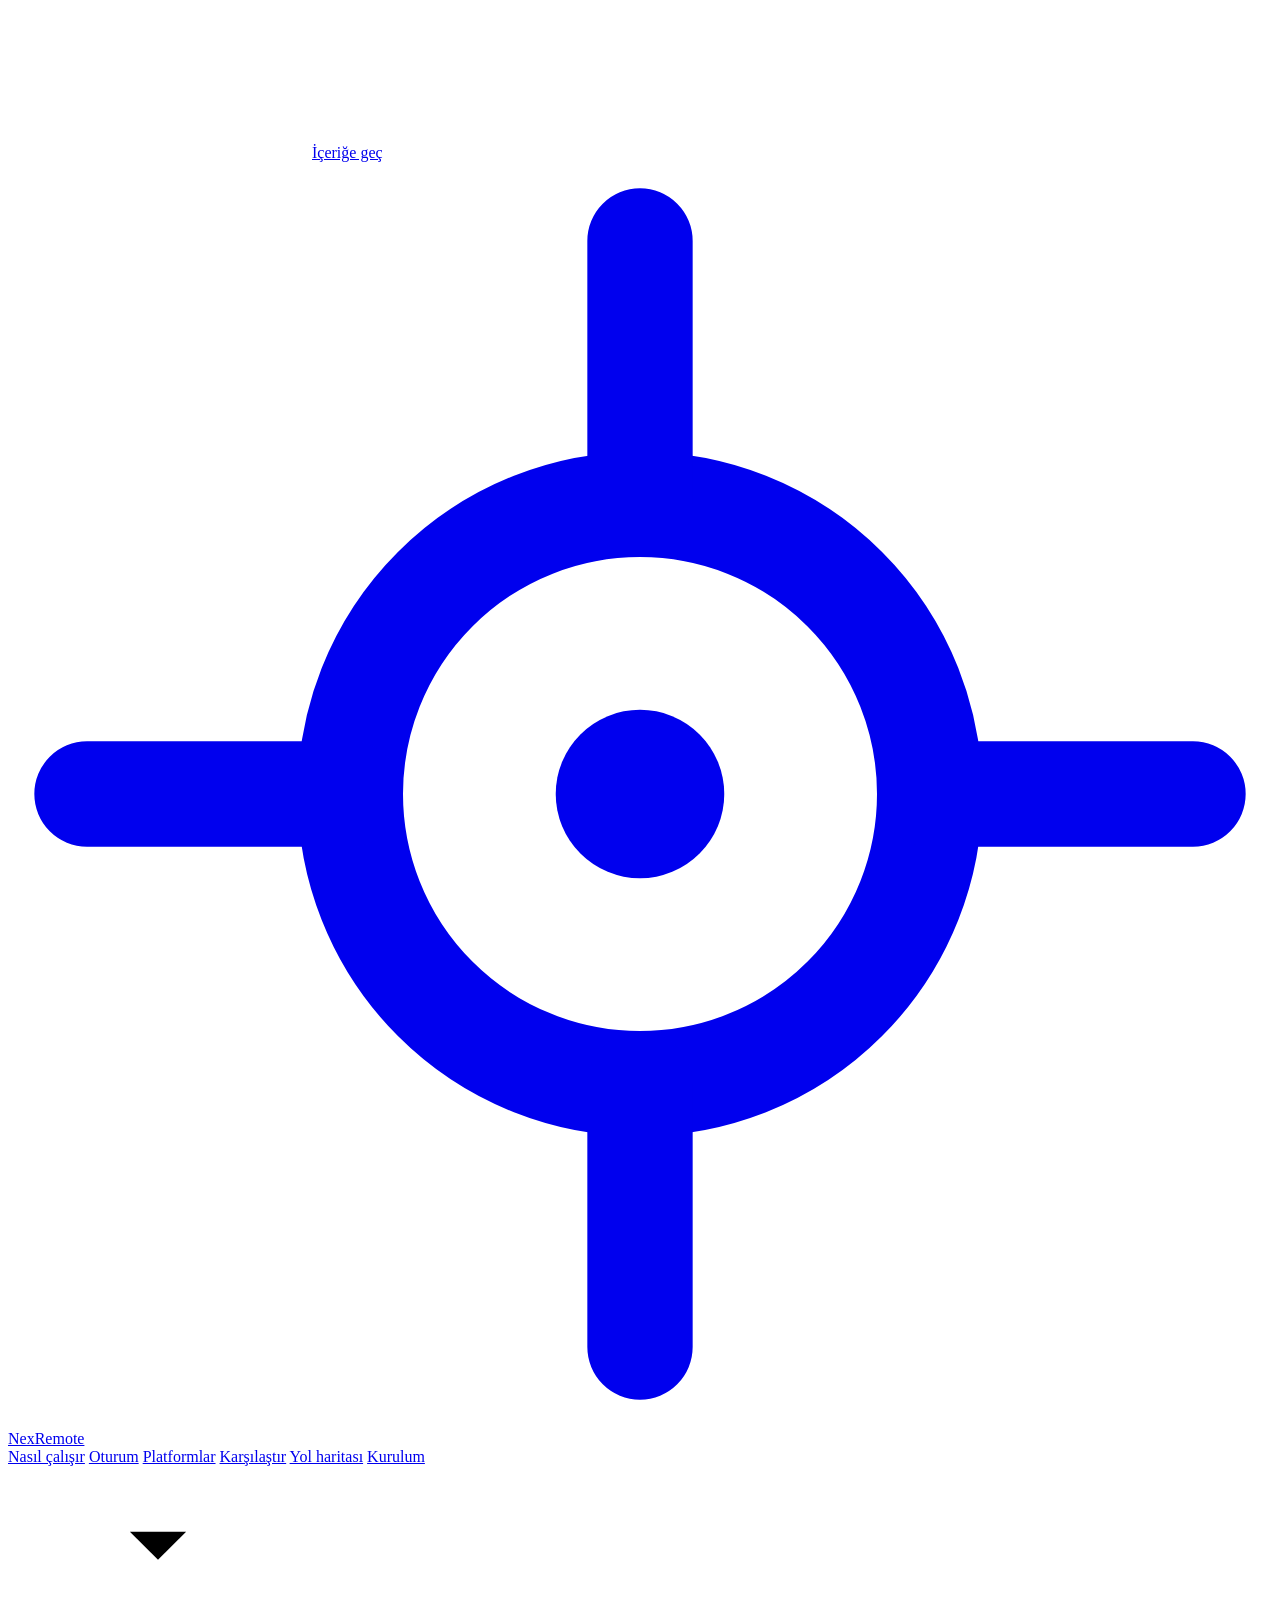
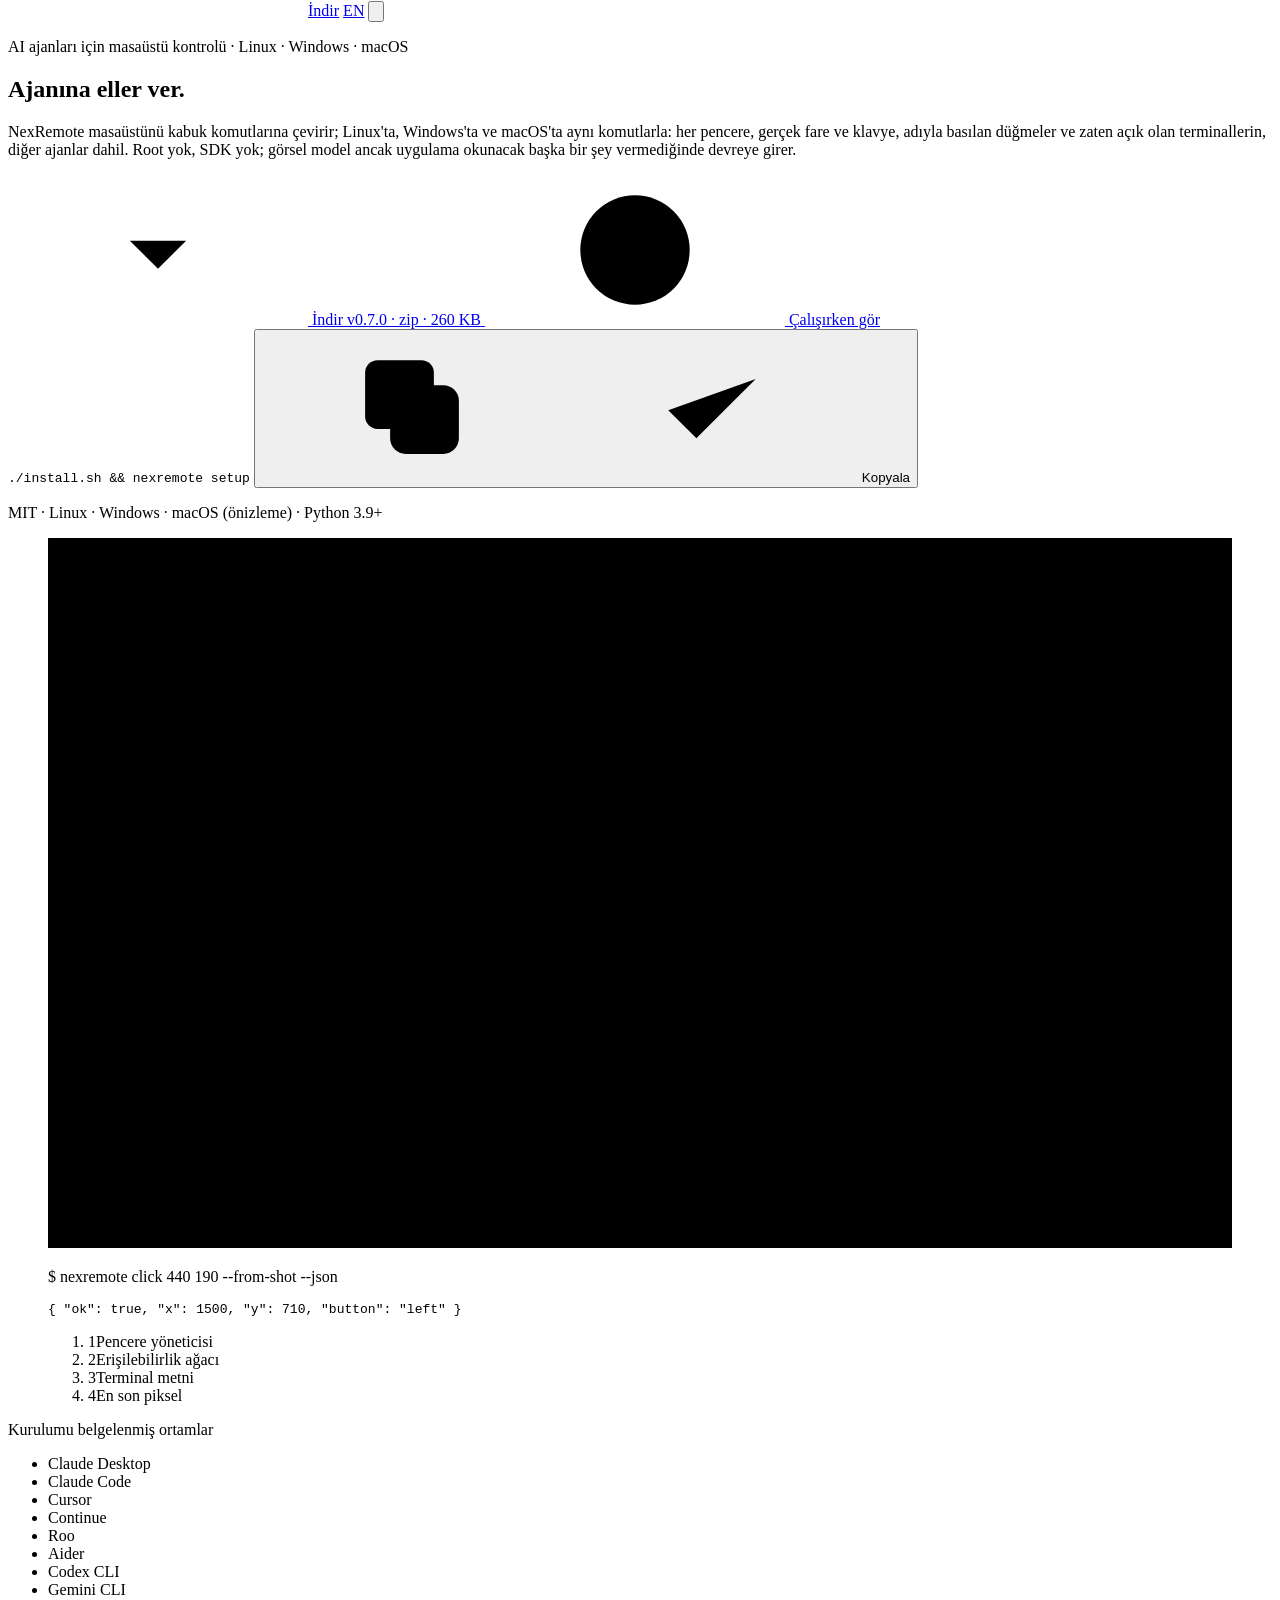
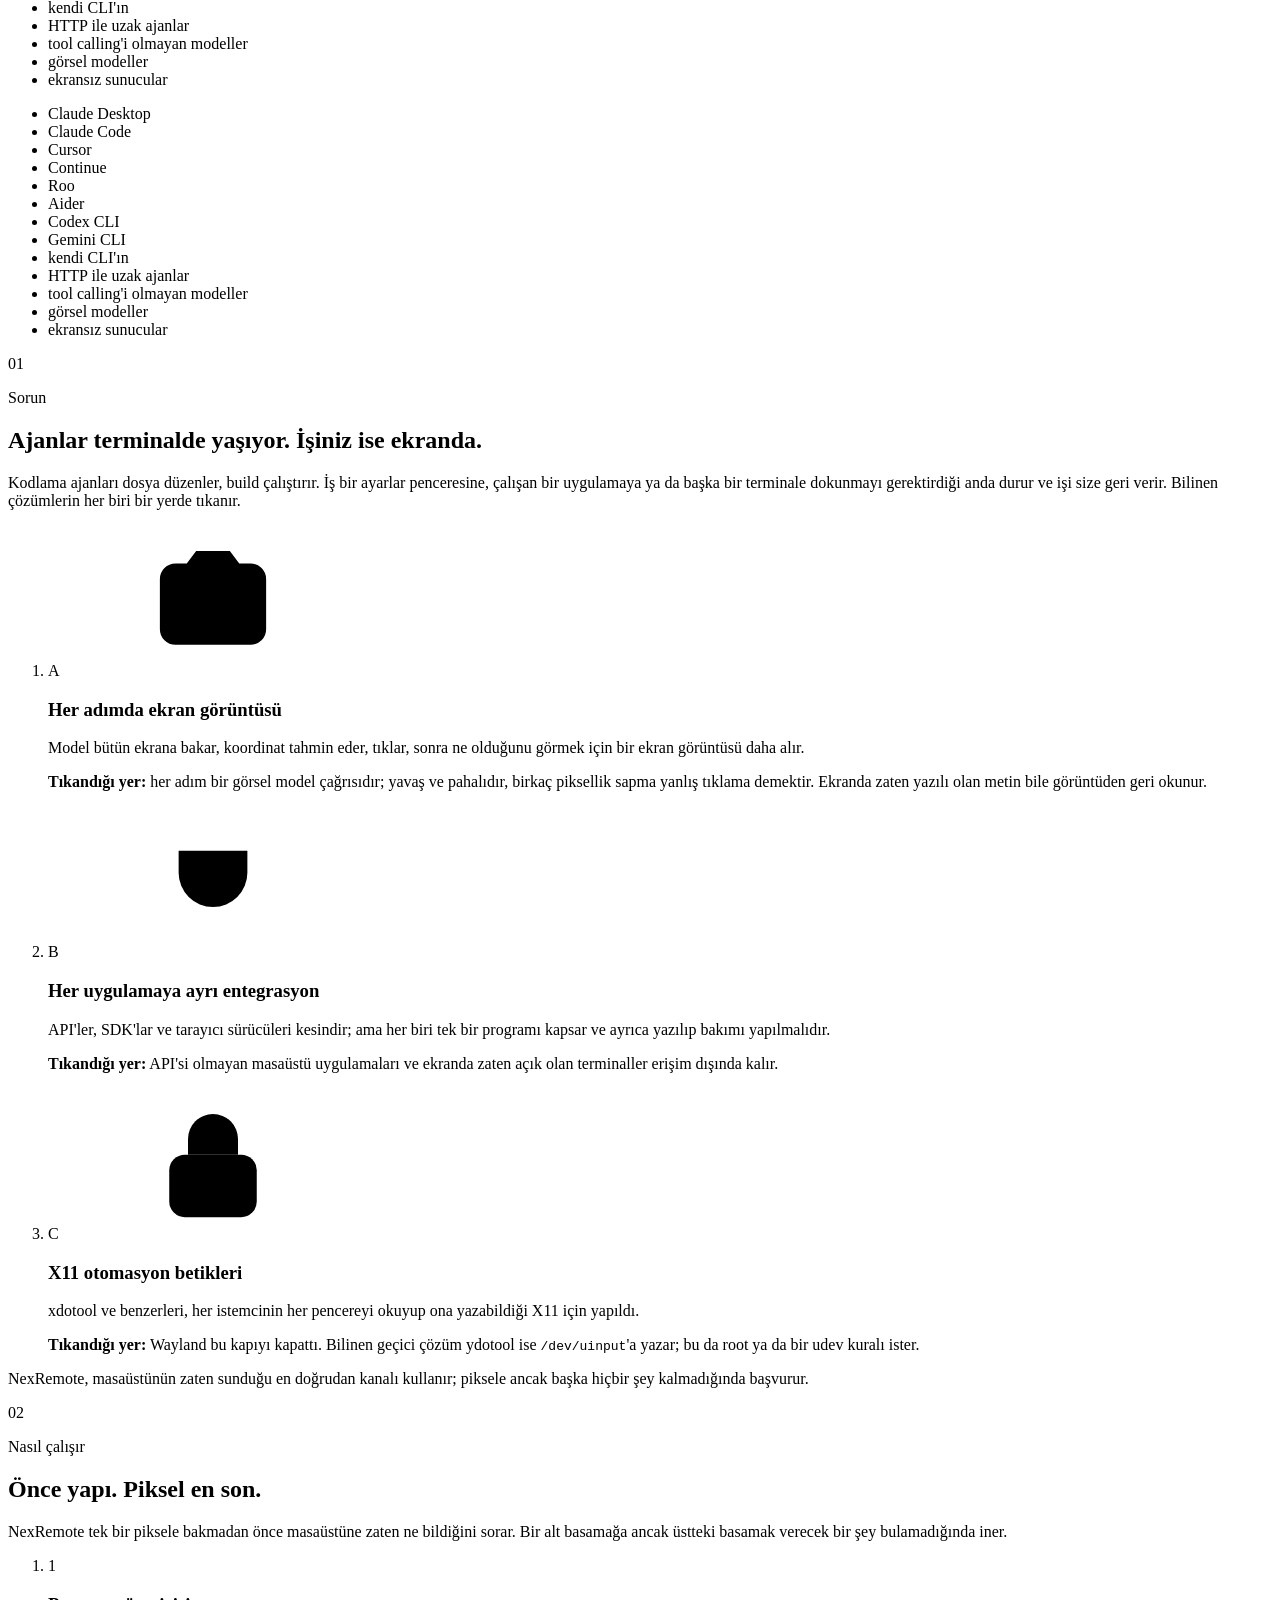
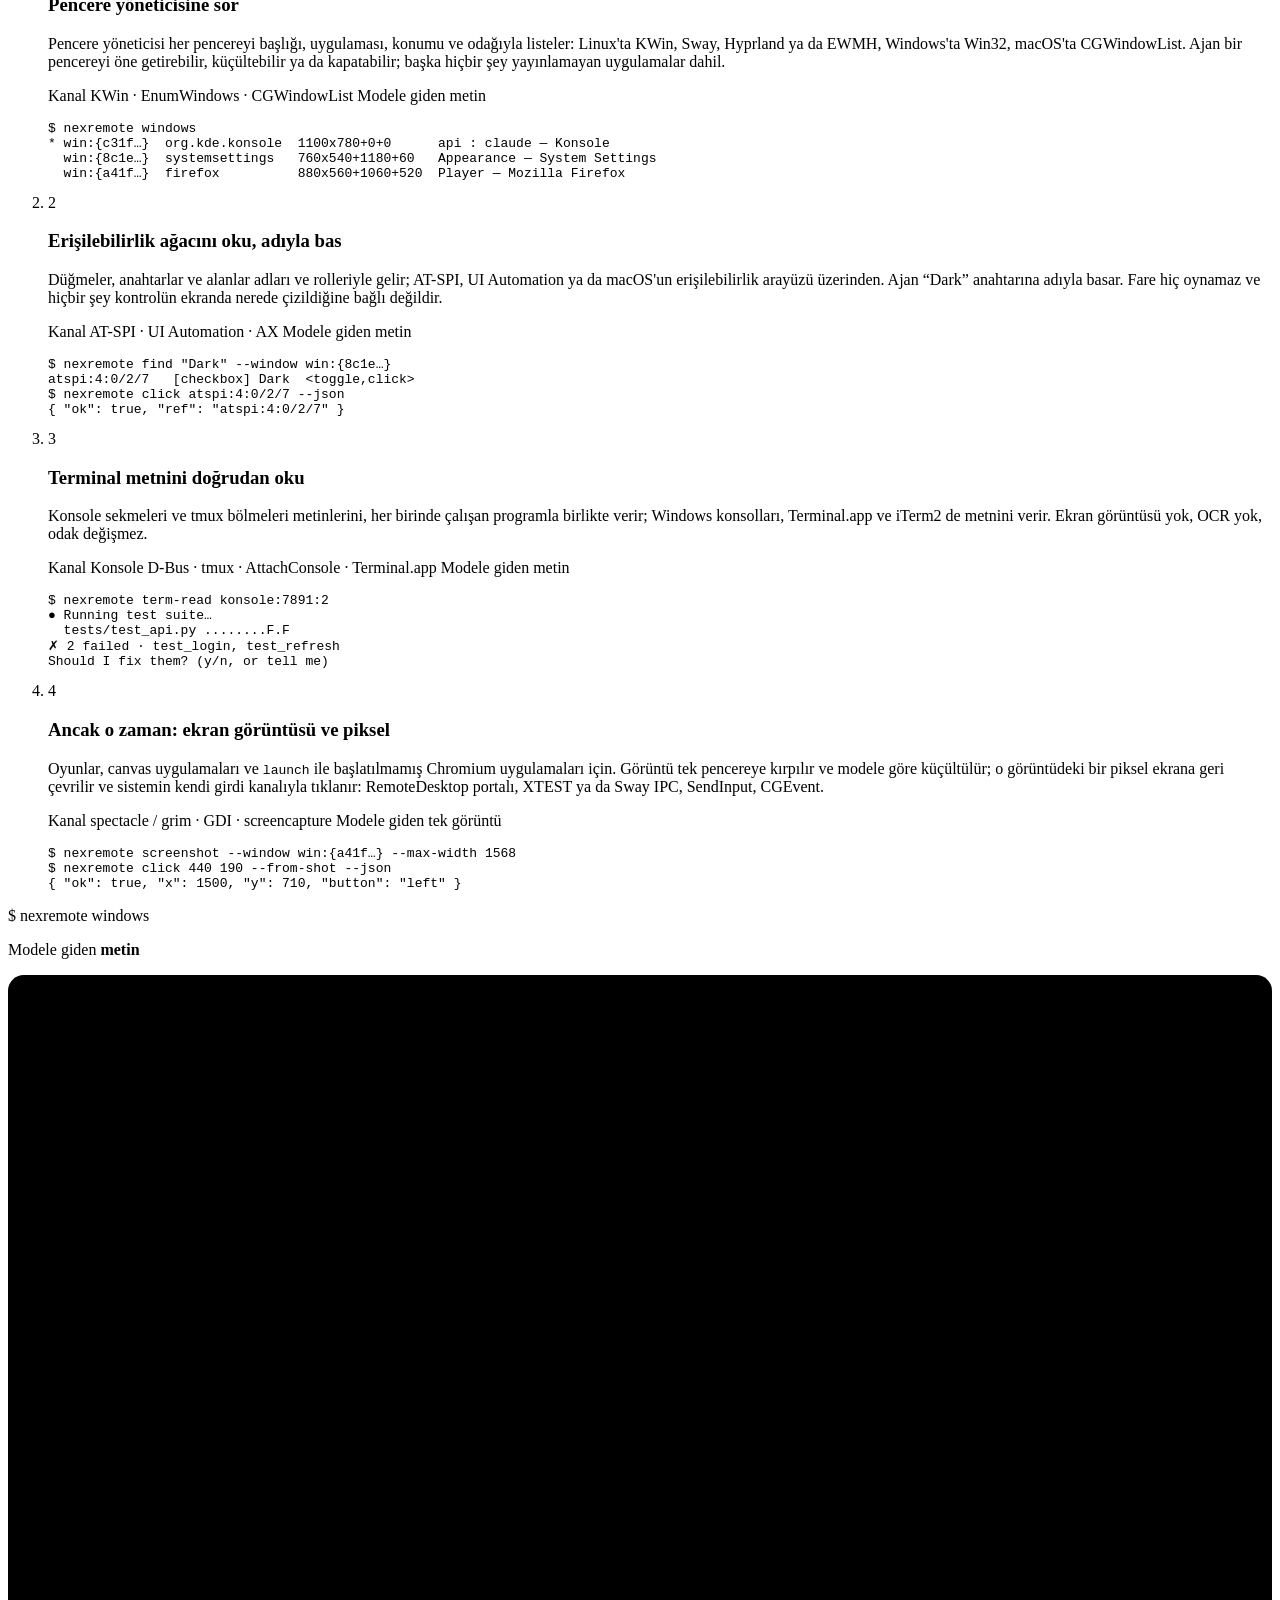
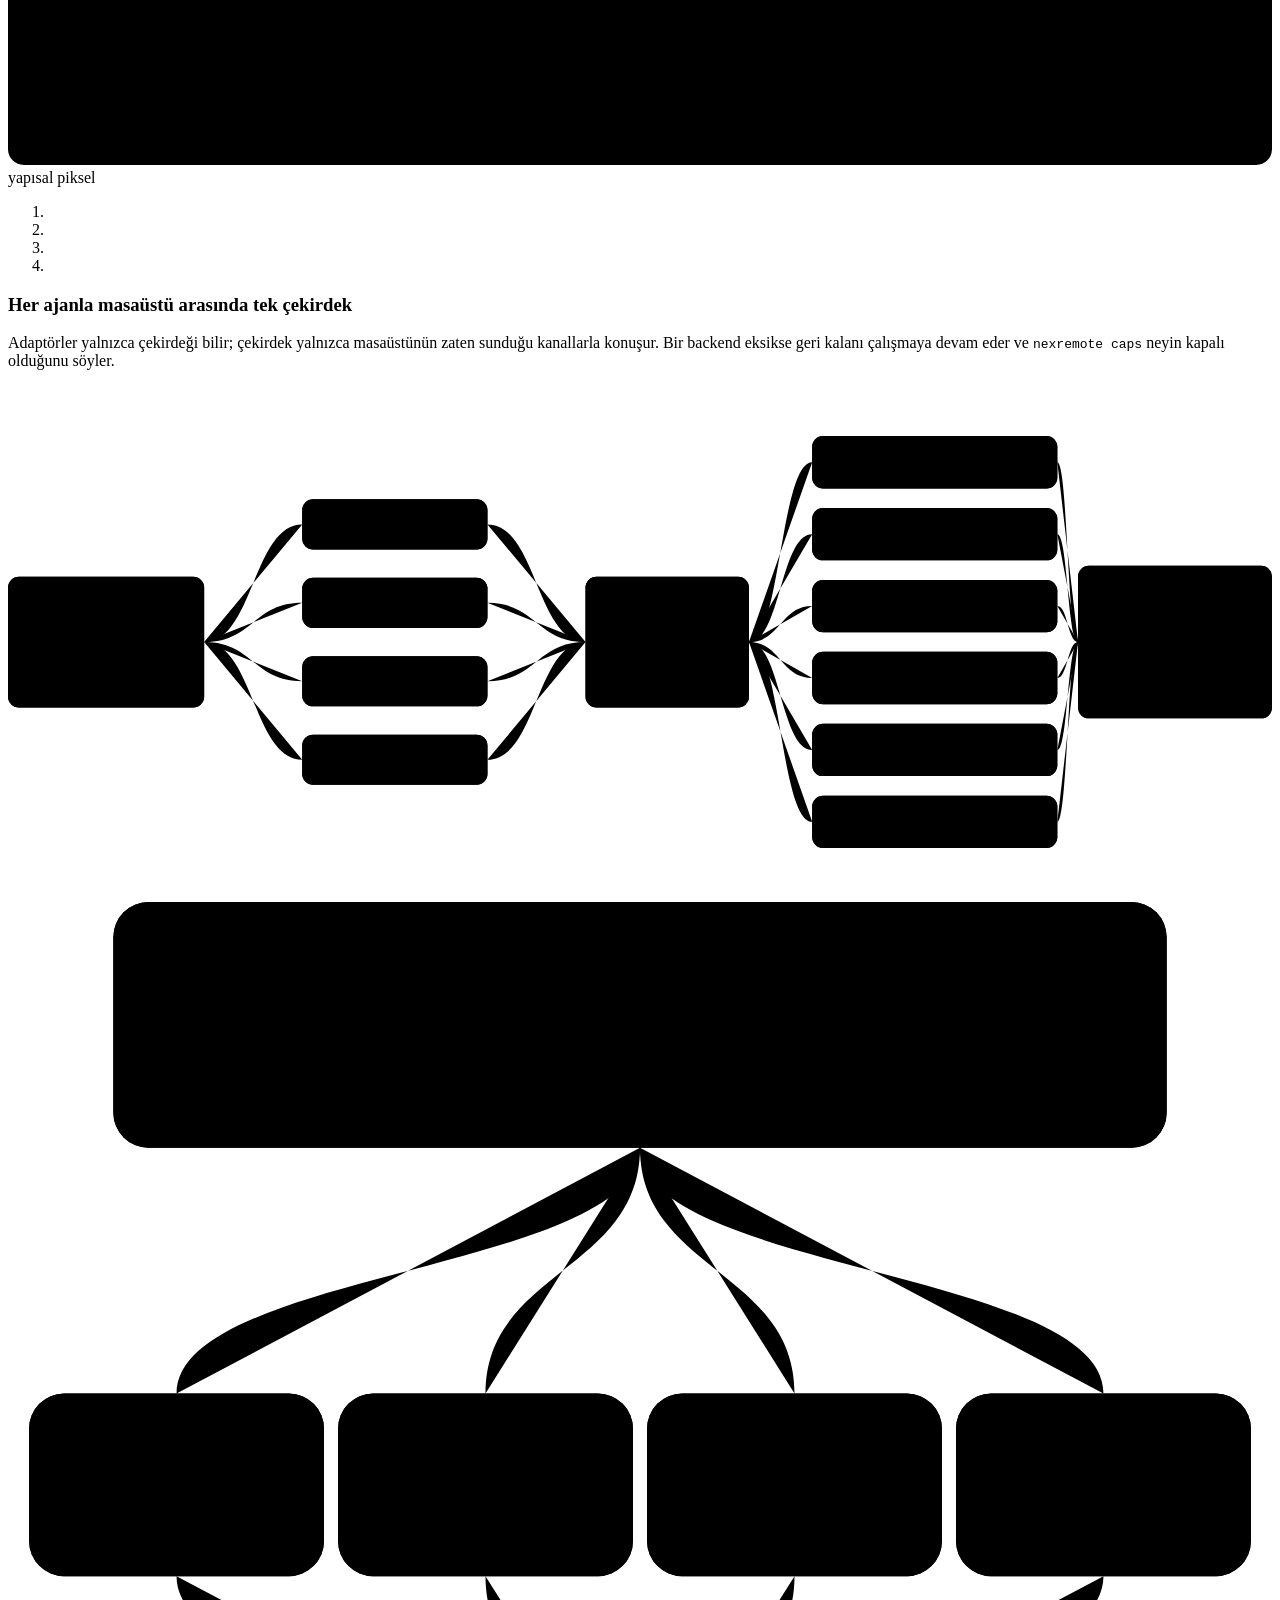
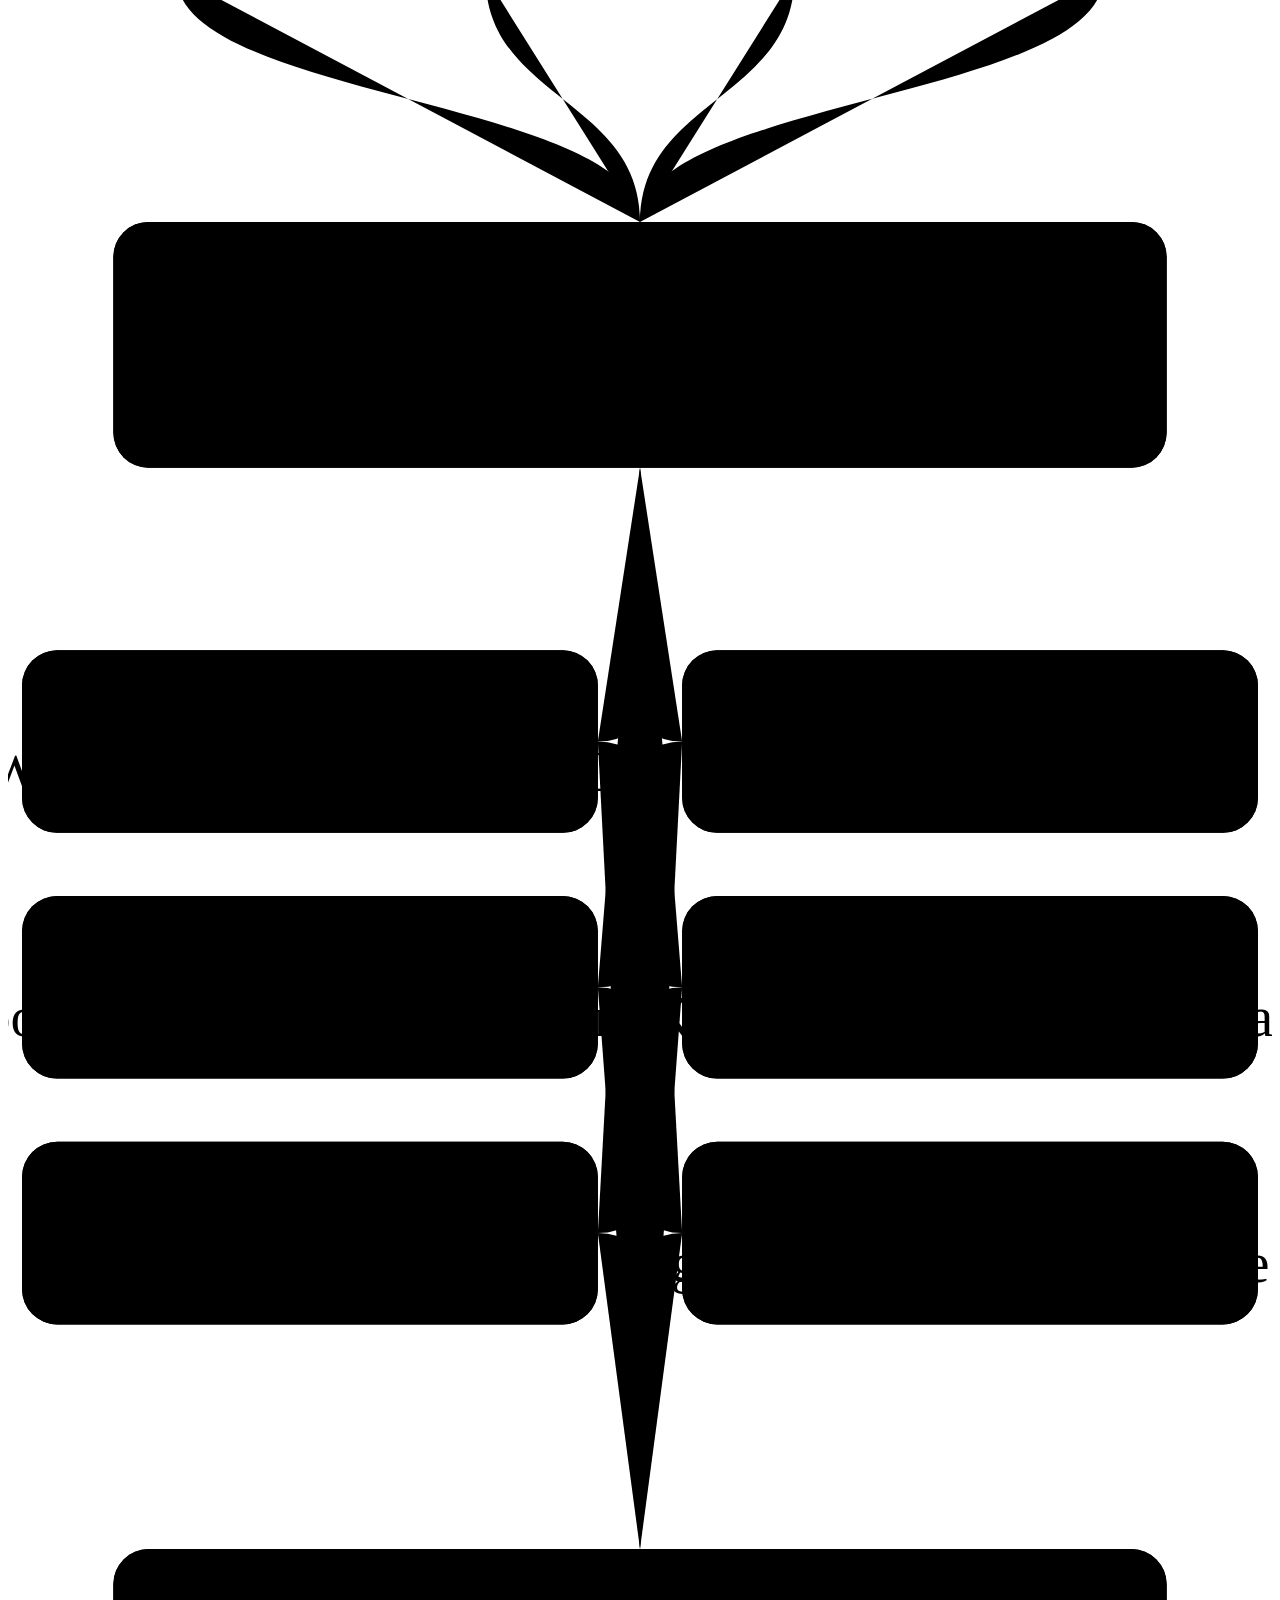
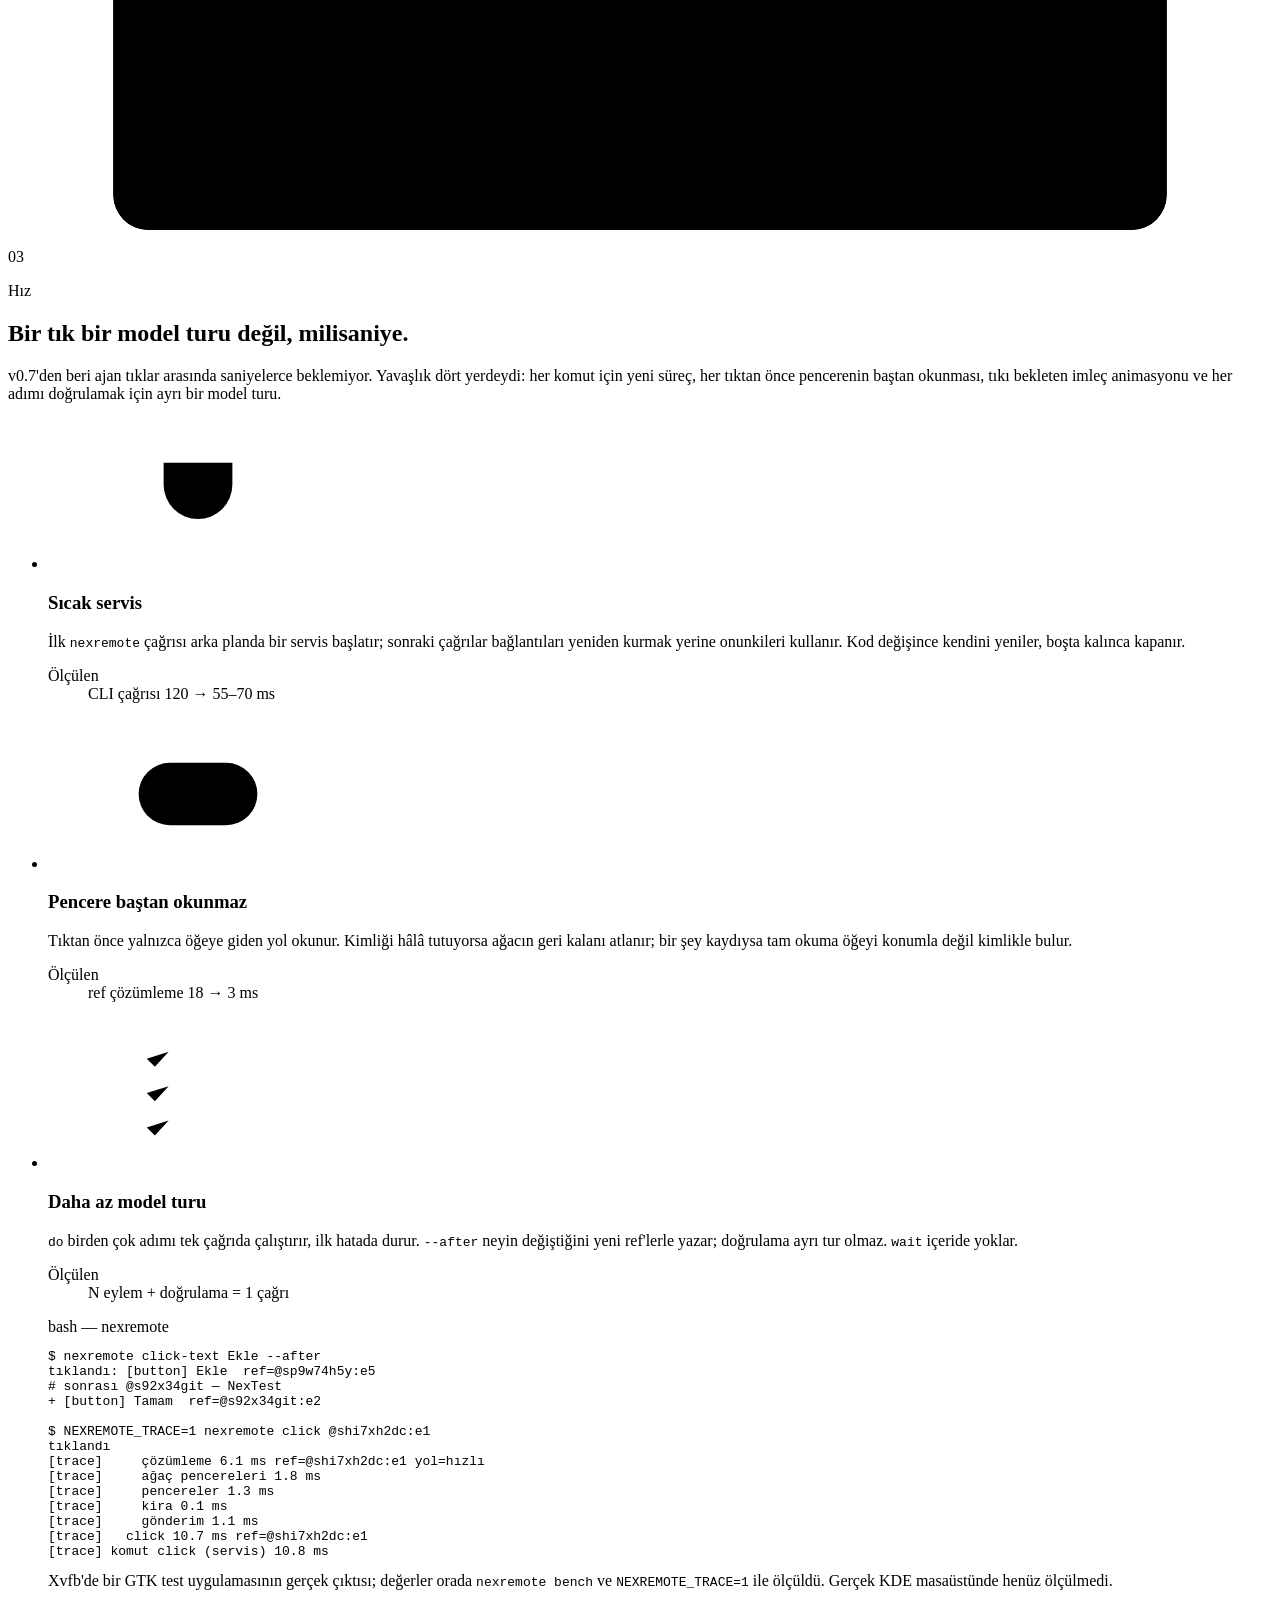
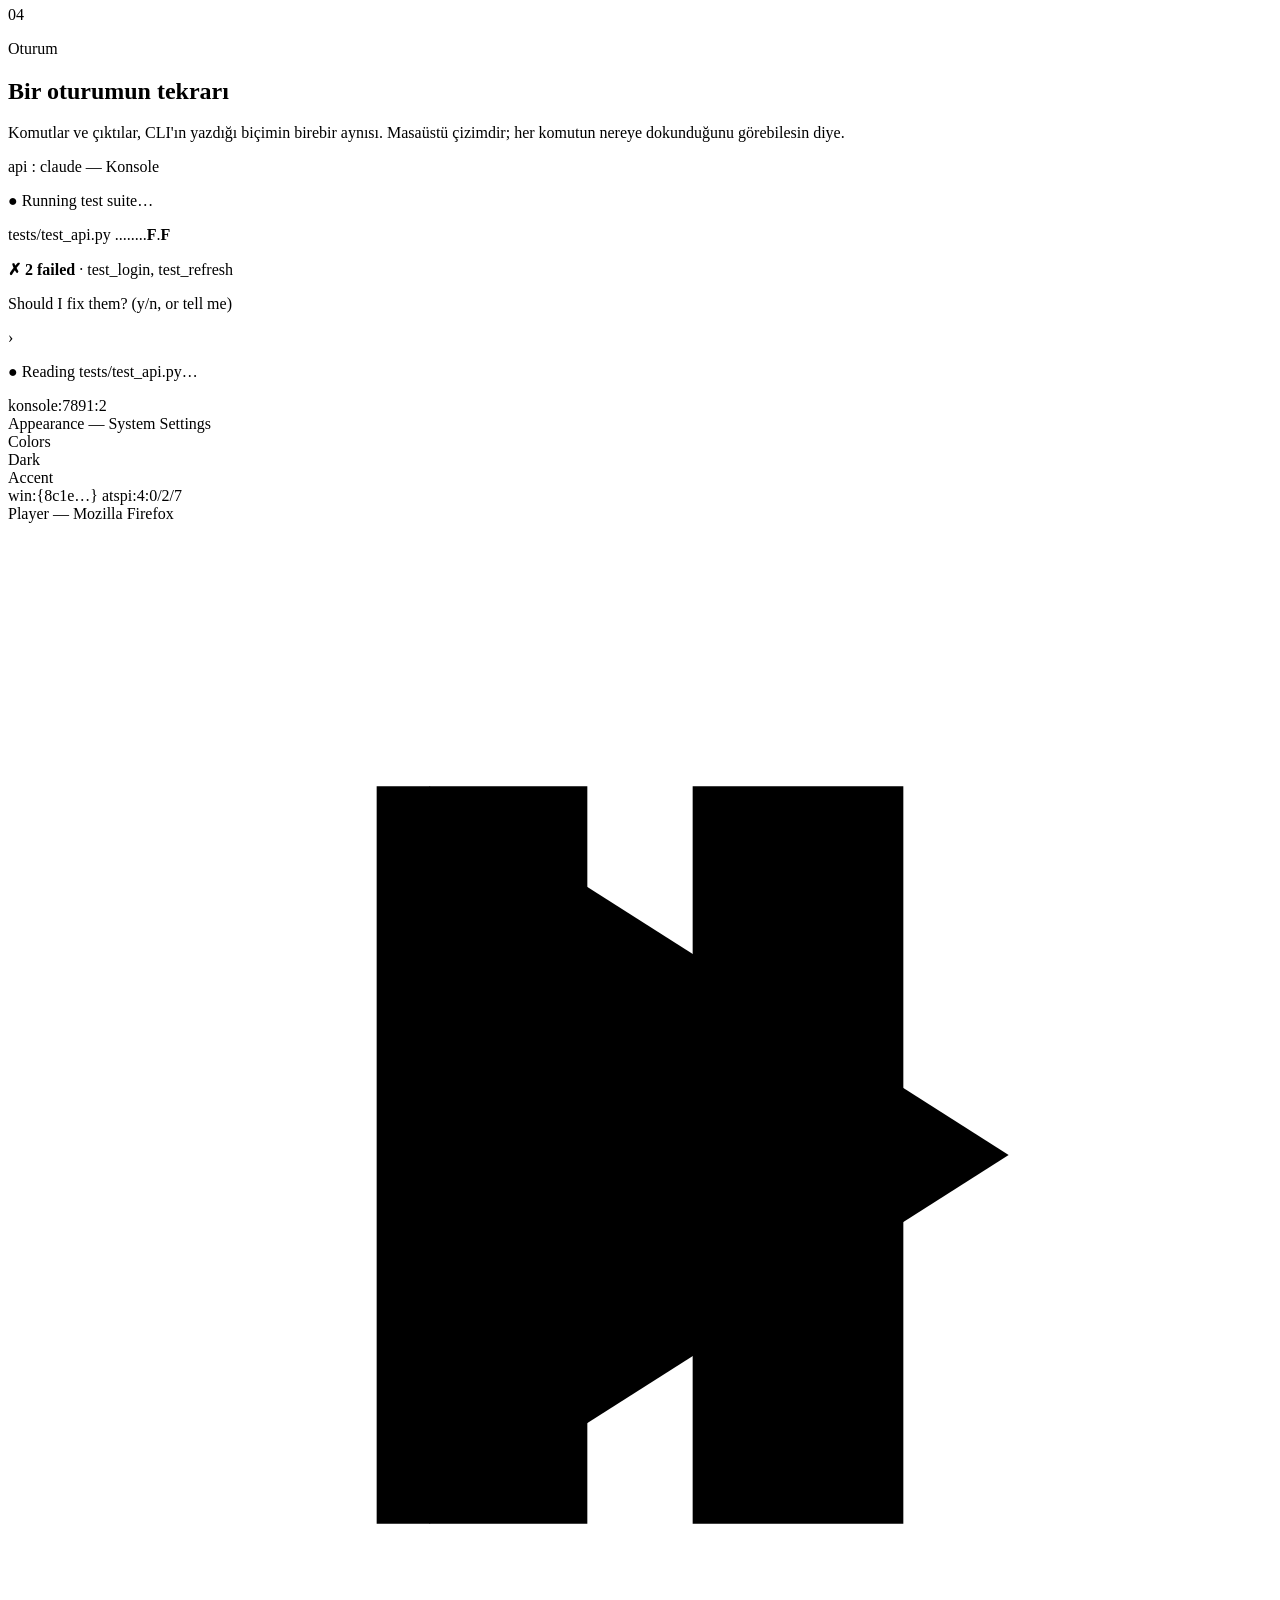
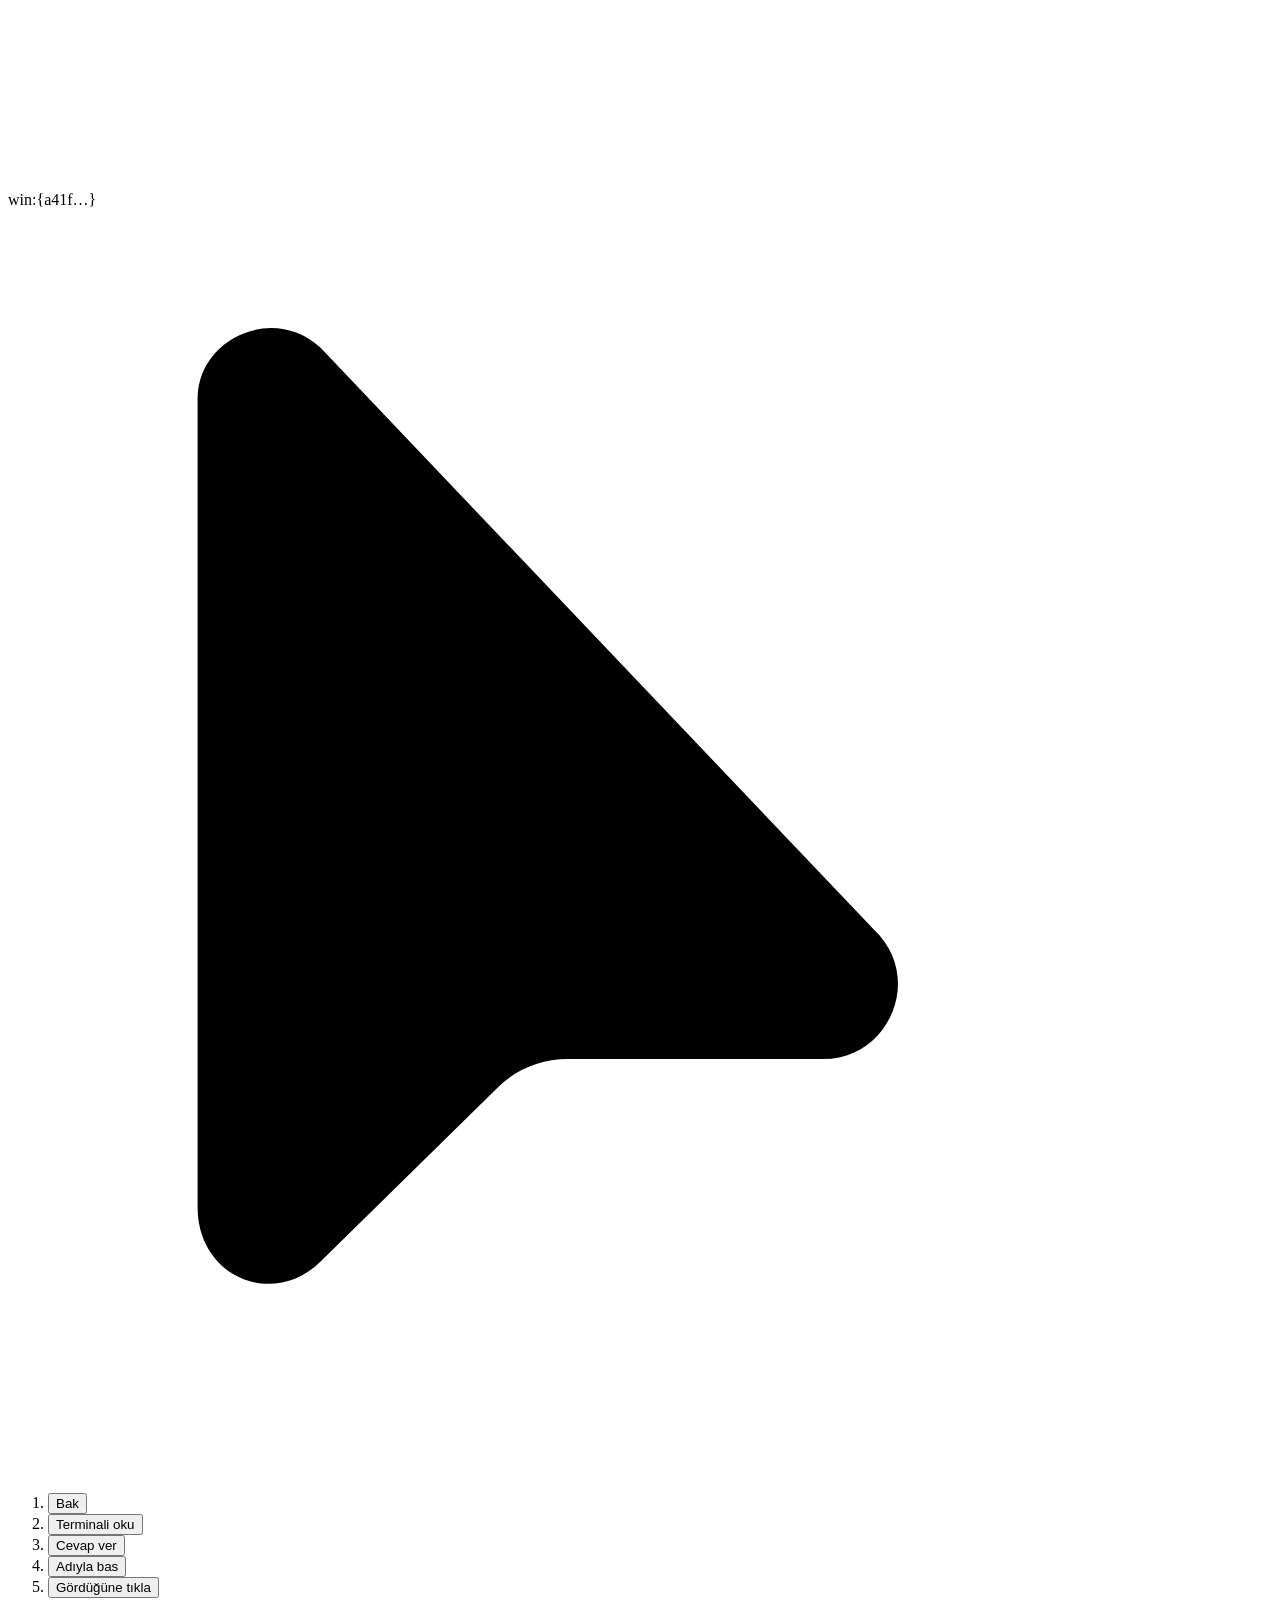
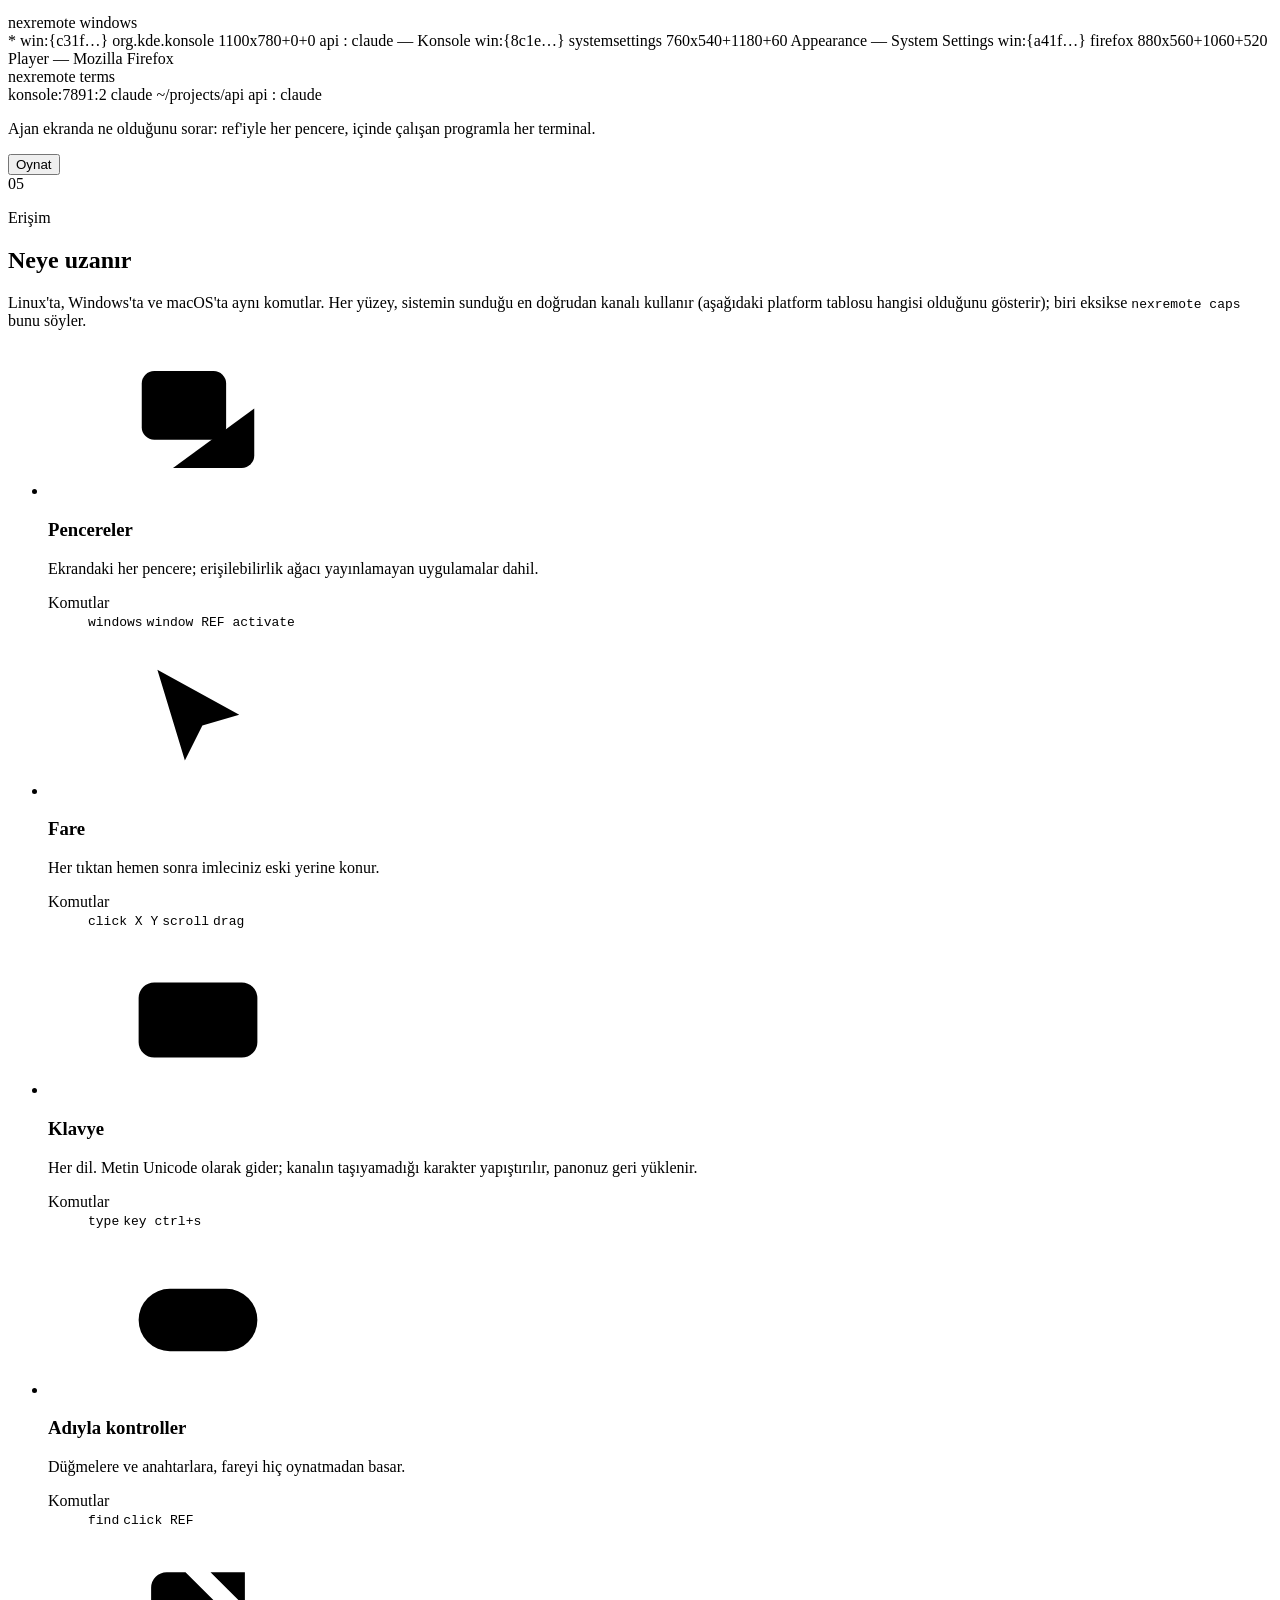
==== commit efd102fc: "feat(site): v0.7 hız bölümü, yol haritası, güvenlik notu Co-Authored-By: Claude Opus 5.5 <noreply@an" ====
--- a/site/tr/index.html
+++ b/site/tr/index.html
@@ -16,7 +16,7 @@
 <link rel="preconnect" href="https://fonts.googleapis.com">
 <link rel="preconnect" href="https://fonts.gstatic.com" crossorigin>
 <link href="https://fonts.googleapis.com/css2?family=IBM+Plex+Mono:wght@400;500&family=Schibsted+Grotesk:wght@400;500;600;700;800&display=swap" rel="stylesheet">
-<link rel="stylesheet" href="/assets/site.css?v=0.6.0">
+<link rel="stylesheet" href="/assets/site.css?v=0.7.0">
 <script>
   // JS varsa "js" sınıfı: yalnızca o zaman, görünmeden önce gizlenecek öğeler gizlenir.
   // Tema, boyamadan önce uygulanır (yanıp sönme olmasın).
@@ -96,7 +96,7 @@
           <a class="btn btn-invert" href="/download/nexremote.zip" download data-magnet>
             <svg class="ico" aria-hidden="true"><use href="#i-download"/></svg>
             <span>İndir</span>
-            <span class="btn-meta">v0.6.0 · zip · 260 KB</span>
+            <span class="btn-meta">v0.7.0 · zip · 260 KB</span>
           </a>
           <a class="btn btn-ghost" href="#replay" data-magnet>
             <svg class="ico" aria-hidden="true"><use href="#i-play"/></svg>
@@ -475,11 +475,60 @@
   </div>
 </section>
 
+<!-- =============================================================== SPEED -->
+<section id="speed" class="speed sec" aria-labelledby="speed-h">
+  <div class="wrap">
+    <div class="sec-head" data-reveal>
+      <span class="bignum" aria-hidden="true" data-parallax>03</span>
+      <div><p class="kicker">Hız</p><h2 id="speed-h" class="big">Bir tık bir model turu değil, milisaniye.</h2></div>
+      <p>v0.7&#x27;den beri ajan tıklar arasında saniyelerce beklemiyor. Yavaşlık dört yerdeydi: her komut için yeni süreç, her tıktan önce pencerenin baştan okunması, tıkı bekleten imleç animasyonu ve her adımı doğrulamak için ayrı bir model turu.</p>
+    </div>
+    <ul class="surfaces" data-stagger>
+      <li class="surface" data-reveal data-tilt>
+        <svg class="ico ico-lg" aria-hidden="true"><use href="#i-plug"/></svg>
+        <h3>Sıcak servis</h3>
+        <p>İlk <code>nexremote</code> çağrısı arka planda bir servis başlatır; sonraki çağrılar bağlantıları yeniden kurmak yerine onunkileri kullanır. Kod değişince kendini yeniler, boşta kalınca kapanır.</p>
+        <dl><dt>Ölçülen</dt><dd>CLI çağrısı 120 → 55–70 ms</dd></dl>
+      </li>
+      <li class="surface" data-reveal data-tilt>
+        <svg class="ico ico-lg" aria-hidden="true"><use href="#i-toggle"/></svg>
+        <h3>Pencere baştan okunmaz</h3>
+        <p>Tıktan önce yalnızca öğeye giden yol okunur. Kimliği hâlâ tutuyorsa ağacın geri kalanı atlanır; bir şey kaydıysa tam okuma öğeyi konumla değil kimlikle bulur.</p>
+        <dl><dt>Ölçülen</dt><dd>ref çözümleme 18 → 3 ms</dd></dl>
+      </li>
+      <li class="surface" data-reveal data-tilt>
+        <svg class="ico ico-lg" aria-hidden="true"><use href="#i-checklist"/></svg>
+        <h3>Daha az model turu</h3>
+        <p><code>do</code> birden çok adımı tek çağrıda çalıştırır, ilk hatada durur. <code>--after</code> neyin değiştiğini yeni ref'lerle yazar; doğrulama ayrı tur olmaz. <code>wait</code> içeride yoklar.</p>
+        <dl><dt>Ölçülen</dt><dd>N eylem + doğrulama = 1 çağrı</dd></dl>
+      </li>
+    </ul>
+    <figure class="sample speed-sample" data-reveal>
+      <div class="sample-bar" aria-hidden="true"><i></i><i></i><i></i><span>bash — nexremote</span></div>
+<pre><code data-typeon><span class="c">$</span> nexremote click-text Ekle --after
+tıklandı: [button] Ekle  ref=@sp9w74h5y:e5
+# sonrası @s92x34git — NexTest
++ [button] Tamam  ref=@s92x34git:e2
+
+<span class="c">$</span> NEXREMOTE_TRACE=1 nexremote click @shi7xh2dc:e1
+tıklandı
+[trace]     çözümleme 6.1 ms ref=@shi7xh2dc:e1 yol=hızlı
+[trace]     ağaç pencereleri 1.8 ms
+[trace]     pencereler 1.3 ms
+[trace]     kira 0.1 ms
+[trace]     gönderim 1.1 ms
+[trace]   click 10.7 ms ref=@shi7xh2dc:e1
+[trace] komut click (servis) 10.8 ms</code></pre>
+      <figcaption>Xvfb'de bir GTK test uygulamasının gerçek çıktısı; değerler orada <code>nexremote bench</code> ve <code>NEXREMOTE_TRACE=1</code> ile ölçüldü. Gerçek KDE masaüstünde henüz ölçülmedi.</figcaption>
+    </figure>
+  </div>
+</section>
+
 <!-- ============================================================== REPLAY -->
 <section id="replay" class="replay sec" aria-labelledby="replay-h">
   <div class="wrap">
     <div class="sec-head" data-reveal>
-      <span class="bignum" aria-hidden="true" data-parallax>03</span>
+      <span class="bignum" aria-hidden="true" data-parallax>04</span>
       <div><p class="kicker">Oturum</p><h2 id="replay-h" class="big">Bir oturumun tekrarı</h2></div>
       <p>Komutlar ve çıktılar, CLI&#x27;ın yazdığı biçimin birebir aynısı. Masaüstü çizimdir; her komutun nereye dokunduğunu görebilesin diye.</p>
     </div>
@@ -548,7 +597,7 @@
 <section id="reach" class="reach sec" aria-labelledby="reach-h">
   <div class="wrap">
     <div class="sec-head" data-reveal>
-      <span class="bignum" aria-hidden="true" data-parallax>04</span>
+      <span class="bignum" aria-hidden="true" data-parallax>05</span>
       <div><p class="kicker">Erişim</p><h2 id="reach-h" class="big">Neye uzanır</h2></div>
       <p>Linux'ta, Windows'ta ve macOS'ta aynı komutlar. Her yüzey, sistemin sunduğu en doğrudan kanalı kullanır (aşağıdaki platform tablosu hangisi olduğunu gösterir); biri eksikse <code>nexremote caps</code> bunu söyler.</p>
     </div>
@@ -621,7 +670,7 @@
 <section id="platforms" class="platforms sec" aria-labelledby="platforms-h">
   <div class="wrap">
     <div class="sec-head" data-reveal>
-      <span class="bignum" aria-hidden="true" data-parallax>05</span>
+      <span class="bignum" aria-hidden="true" data-parallax>06</span>
       <div><p class="kicker">Platformlar</p><h2 id="platforms-h" class="big">Üç masaüstü, tek komut seti.</h2></div>
       <p>Ref&#x27;ler, çıktı ve bayraklar her yerde aynı. Altta her platform kendi kanalını kullanır; tablo hangisi olduğunu gösterir. Her birinin ne kadar test edildiği ortam ortam yazılı, yuvarlanmadan.</p>
     </div>
@@ -668,7 +717,7 @@
   <div class="grid-bg" data-parallax aria-hidden="true"></div>
   <div class="wrap watch-grid">
     <div data-reveal>
-      <span class="bignum bignum-inline" aria-hidden="true">06</span>
+      <span class="bignum bignum-inline" aria-hidden="true">07</span>
       <p class="kicker">Terminaller</p>
       <h2 id="watch-h" class="big">Sekiz ajan açık mı? Biri diğerlerini yönetebilir.</h2>
       <p>Her Konsole sekmesi ve tmux bölmesi ön plandaki programıyla listelenir; Windows konsolları, Terminal.app ve iTerm2 pencereleri de listededir. Bir ajan başka bir ajanın ekranını okuyabilir, sorusuna cevap verebilir ya da <code>--key C-c</code> ile durdurabilir.</p>
@@ -696,7 +745,7 @@
 <section class="pixels sec" aria-labelledby="pixels-h">
   <div class="wrap pixels-grid">
     <div data-reveal>
-      <span class="bignum bignum-inline" aria-hidden="true">07</span>
+      <span class="bignum bignum-inline" aria-hidden="true">08</span>
       <p class="kicker">Son çare</p>
       <h2 id="pixels-h" class="big">Okunacak bir şey yoksa bakar.</h2>
       <p>Oyunlar, canvas uygulamaları ve <code>nexremote launch</code> olmadan başlatılan Chromium uygulamaları kontrollerini yayınlamaz. Tek pencereye kırpılmış ve modele göre küçültülmüş bir ekran görüntüsü alın; model o görüntüdeki piksele tıklar, NexRemote onu ekrana geri çevirir.</p>
@@ -735,7 +784,7 @@
 <section id="compare" class="compare sec" aria-labelledby="compare-h">
   <div class="wrap">
     <div class="sec-head" data-reveal>
-      <span class="bignum" aria-hidden="true" data-parallax>08</span>
+      <span class="bignum" aria-hidden="true" data-parallax>09</span>
       <div><p class="kicker">Karşılaştırma</p><h2 id="compare-h" class="big">Nerede duruyor</h2></div>
       <p>Ürünlerle değil, bugün kullanılan araç türleriyle karşılaştırma. Her yaklaşımın bir yeri var; tablo, NexRemote&#x27;un yapmak için tasarlandığı işte nerede durduklarını gösteriyor.</p>
     </div>
@@ -808,18 +857,18 @@
   <div class="grid-bg" data-parallax aria-hidden="true"></div>
   <div class="wrap">
     <div class="sec-head" data-reveal>
-      <span class="bignum" aria-hidden="true" data-parallax>09</span>
+      <span class="bignum" aria-hidden="true" data-parallax>10</span>
       <div><p class="kicker">Rakamlar</p><h2 id="numbers-h" class="big">Rakamlarla</h2></div>
-      <p>Bu sayfa her üretildiğinde v0.6.0 kaynak kodundan sayılır. Tahmin yok, öngörü yok.</p>
+      <p>Bu sayfa her üretildiğinde v0.7.0 kaynak kodundan sayılır. Tahmin yok, öngörü yok.</p>
     </div>
     <dl class="stats" data-stagger>
-      <div class="stat" data-reveal><dt>MCP aracı</dt><dd data-count="23">23</dd></div>
-      <div class="stat" data-reveal><dt>CLI komutu</dt><dd data-count="28">28</dd></div>
+      <div class="stat" data-reveal><dt>MCP aracı</dt><dd data-count="28">28</dd></div>
+      <div class="stat" data-reveal><dt>CLI komutu</dt><dd data-count="35">35</dd></div>
       <div class="stat" data-reveal><dt>bağlanma yolu: kabuk, MCP, HTTP, metin döngüsü</dt><dd data-count="4">4</dd></div>
       <div class="stat" data-reveal><dt>ulaştığı masaüstü yüzeyi</dt><dd data-count="9">9</dd></div>
       <div class="stat" data-reveal><dt>kurulumu belgelenmiş harness</dt><dd data-count="11">11</dd></div>
-      <div class="stat" data-reveal><dt>test paketi; 4 tanesi atılabilir bir masaüstünde</dt><dd data-count="18">18</dd></div>
-      <div class="stat stat-wide" data-reveal><dt>satır Python, çekirdek ve adaptörler</dt><dd data-count="12168">12.168</dd></div>
+      <div class="stat" data-reveal><dt>test paketi; 4 tanesi atılabilir bir masaüstünde</dt><dd data-count="20">20</dd></div>
+      <div class="stat stat-wide" data-reveal><dt>satır Python, çekirdek ve adaptörler</dt><dd data-count="14295">14.295</dd></div>
       <div class="stat stat-zero" data-reveal><dt>gereken root ya da yönetici yetkisi</dt><dd data-count="0">0</dd></div>
     </dl>
   </div>
@@ -829,7 +878,7 @@
 <section id="why" class="why sec" aria-labelledby="why-h">
   <div class="wrap">
     <div class="sec-head" data-reveal>
-      <span class="bignum" aria-hidden="true" data-parallax>10</span>
+      <span class="bignum" aria-hidden="true" data-parallax>11</span>
       <div><p class="kicker">Neden şimdi</p><h2 id="why-h" class="big">Parçalar yerine oturdu.</h2></div>
       <p>Öngörüye gerek yok. Araçlar zaten bu noktada.</p>
     </div>
@@ -857,18 +906,18 @@
 <section id="roadmap" class="roadmap sec" aria-labelledby="roadmap-h">
   <div class="wrap">
     <div class="sec-head" data-reveal>
-      <span class="bignum" aria-hidden="true" data-parallax>11</span>
+      <span class="bignum" aria-hidden="true" data-parallax>12</span>
       <div><p class="kicker">Yol haritası</p><h2 id="roadmap-h" class="big">Bugün olan, sırada olan</h2></div>
       <p>Sol sütun bugün indirdiğiniz pakette var. Sağ sütun planlandı, henüz yapılmadı.</p>
     </div>
     <div class="track">
       <div class="track-col" data-reveal>
-        <h3 class="track-h"><svg class="ico" aria-hidden="true"><use href="#i-yes"/></svg>Bugün v0.6.0 içinde</h3>
+        <h3 class="track-h"><svg class="ico" aria-hidden="true"><use href="#i-yes"/></svg>Bugün v0.7.0 içinde</h3>
         <ul class="track-list done" data-stagger>
           <li data-reveal>KDE Plasma: KWin betikleriyle her pencere, bir kez onaylanan RemoteDesktop portalı üzerinden fare ve klavye</li>
           <li data-reveal>Aynı komutların arkasında X11 (XTEST, EWMH), Sway ve Hyprland (kendi IPC&#x27;leri); Sway&#x27;de fare için ek paket gerekmez</li>
           <li data-reveal>Açık Konsole sekmelerini ve tmux bölmelerini okuma ve onlara yazma</li>
-          <li data-reveal>23 MCP aracı, 28 CLI komutu, bir HTTP API ve tool calling&#x27;i olmayan modeller için metin döngüsü</li>
+          <li data-reveal>28 MCP aracı, 35 CLI komutu, bir HTTP API ve tool calling&#x27;i olmayan modeller için metin döngüsü</li>
           <li data-reveal>Windows: Win32 pencereleri, SendInput ile Unicode girdi, GDI ekran görüntüsü, UI Automation, açık konsolları okuma ve onlara yazma</li>
           <li data-reveal>macOS önizlemesi: Quartz girdisi, CGWindowList pencereleri, erişilebilirlik ağacı, Terminal.app, iTerm2 ve tmux</li>
           <li data-reveal>Electron ve Chromium uygulamaları adıyla: <code>nexremote launch vesktop</code> onları ağaçları açık başlatır</li>
@@ -877,6 +926,7 @@
           <li data-reveal>Başka bir makineyi yönetmek için HTTP adaptörüne token dosyalı ve TLS&#x27;li kullanıcı servisi</li>
           <li data-reveal>Linux, Windows ve macOS&#x27;ta farenize dokunmayan görünür ajan imleci; her adaptörden: MCP, HTTP, CLI</li>
           <li data-reveal>Linux&#x27;ta daha hızlı: ekran görüntüsü canlı PipeWire yayınından (1,5 sn yerine yaklaşık 0,2 sn), imleç animasyonunu hiç beklemeyen tıklamalar</li>
+          <li data-reveal>v0.7 hız: CLI için arka plan servisi, ref hızlı yolu, <code>do</code> ve <code>nexremote_batch</code> ile toplu adımlar, <code>--after</code> değişiklik raporu, <code>wait</code>, <code>click-text</code>, <code>fill</code>, <code>bench</code> ve adım adım süre</li>
           <li data-reveal>Bir pip paketi: Linux'ta, Windows'ta ve macOS'ta <code>pip install .[all]</code></li>
           <li data-reveal>Yalıtılmış bir sandbox masaüstünde girdi testleri; X11 Xvfb&#x27;de, Sway ekransız bir compositor&#x27;da, Windows Wine altında</li>
         </ul>
@@ -886,6 +936,7 @@
         <ul class="track-list next" data-stagger>
           <li data-reveal><strong>Gerçek Windows ve Mac donanımı.</strong> Testleri Windows 10 ve 11&#x27;de ve bir Mac&#x27;te koşmak, sonra önizleme etiketini kaldırmak.</li>
           <li data-reveal><strong>GNOME ve gerçek Hyprland.</strong> Portal yolunu ve pencere listesini GNOME&#x27;da test etmek; Hyprland&#x27;i sahte IPC yerine gerçek bir compositor&#x27;da çalıştırmak.</li>
+          <li data-reveal><strong>Olay güdümlü yenileme.</strong> Erişilebilirlik değişiklik olaylarını dinleyip değişmemiş pencereyi hiç okumamak; v0.7&#x27;yi gerçek KDE masaüstünde ölçmek.</li>
         </ul>
       </div>
     </div>
@@ -896,7 +947,7 @@
 <section id="connect" class="connect sec" aria-labelledby="connect-h">
   <div class="wrap">
     <div class="sec-head" data-reveal>
-      <span class="bignum" aria-hidden="true" data-parallax>12</span>
+      <span class="bignum" aria-hidden="true" data-parallax>13</span>
       <div><p class="kicker">Bağlantı</p><h2 id="connect-h" class="big">Ajanına bağla</h2></div>
       <p>Aynı çekirdek, dört giriş. Harness&#x27;ın hangisini konuşuyorsa onu seç.</p>
     </div>
@@ -914,7 +965,7 @@
 nexremote observe --json</code></pre>
       </div>
       <div class="panel" role="tabpanel" id="p-mcp" aria-labelledby="tab-mcp" tabindex="0" hidden>
-        <p>Claude Code, Claude Desktop, Cursor ve diğer MCP istemcileri için stdio üzerinden 23 araç. Ekran görüntüleri, modelin bakabildiği görsel olarak döner.</p>
+        <p>Claude Code, Claude Desktop, Cursor ve diğer MCP istemcileri için stdio üzerinden 28 araç. Ekran görüntüleri, modelin bakabildiği görsel olarak döner; <code>nexremote_batch</code> birden çok adımı tek çağrıda yapar.</p>
 <pre><code>claude mcp add nexremote -- ~/bin/nexremote-mcp</code></pre>
       </div>
       <div class="panel" role="tabpanel" id="p-http" aria-labelledby="tab-http" tabindex="0" hidden>
@@ -935,7 +986,7 @@
 <section id="trust" class="trust sec" aria-labelledby="trust-h">
   <div class="wrap trust-grid">
     <div data-reveal>
-      <span class="bignum bignum-inline" aria-hidden="true">13</span>
+      <span class="bignum bignum-inline" aria-hidden="true">14</span>
       <p class="kicker">Güvenlik</p>
       <h2 id="trust-h" class="big">Makinene ne yapar</h2>
     </div>
@@ -943,7 +994,7 @@
       <div data-reveal><dt><svg class="ico" aria-hidden="true"><use href="#i-shield"/></svg>Bir kez sorar</dt><dd>Wayland'de masaüstü ilk seferde bir uzaktan kontrol penceresi açar; <em>Allow restoring</em> kutusunu işaretleyin, bir daha sormaz (geri almak için <code>~/.config/nexremote/portal.json</code> dosyasını silin). macOS'ta Erişilebilirlik ve Ekran Kaydı izni bir kez verilir. Windows ve X11 sormaz.</dd></div>
       <div data-reveal><dt><svg class="ico" aria-hidden="true"><use href="#i-pointer"/></svg>İmlecini geri verir</dt><dd>Ekranda tek imleç vardır. Tık onu ödünç alır ve eski yerine geri koyar.</dd></div>
       <div data-reveal><dt><svg class="ico" aria-hidden="true"><use href="#i-lock"/></svg>Root yok, yönetici yok</dt><dd><code>/dev/uinput</code> yok, sürücü yok, başka kullanıcı olarak çalışan servis yok. Windows'ta sizin hesabınızla çalışır; yönetici olarak çalışan pencerelere ancak NexRemote da yönetici olarak çalışırsa ulaşır.</dd></div>
-      <div data-reveal><dt><svg class="ico" aria-hidden="true"><use href="#i-globe"/></svg>Ağa kapalı</dt><dd>HTTP adaptörü en az 24 karakterlik bir token olmadan localhost dışını dinlemez. Token komut satırı yerine bir dosyada durabilir, trafik TLS üzerinden akabilir.</dd></div>
+      <div data-reveal><dt><svg class="ico" aria-hidden="true"><use href="#i-globe"/></svg>Ağa kapalı</dt><dd>HTTP adaptörü en az 24 karakterlik bir token olmadan localhost dışını dinlemez. Token komut satırı yerine bir dosyada durabilir, trafik TLS üzerinden akabilir. Tarayıcıdan gelen istekler reddedilir; bir web sayfası localhost üzerinden masaüstünüzü süremez.</dd></div>
       <div data-reveal><dt><svg class="ico" aria-hidden="true"><use href="#i-flask"/></svg>Zarar veremeyeceği yerde test edilir</dt><dd>Girdi testleri, kendi D-Bus&#x27;ı, sanal KWin&#x27;i, kendi portalı ve PipeWire&#x27;ı olan atılabilir bir masaüstünde koşar. X11 Xvfb&#x27;de, Windows ekransız bir görüntüde ayrı bir Wine prefix&#x27;inde çalışır.</dd></div>
     </dl>
     <div class="limits" data-reveal>
@@ -964,7 +1015,7 @@
 <section id="install" class="install sec" aria-labelledby="install-h">
   <div class="wrap">
     <div class="sec-head sec-head-solo" data-reveal>
-      <span class="bignum" aria-hidden="true" data-parallax>14</span>
+      <span class="bignum" aria-hidden="true" data-parallax>15</span>
       <div><p class="kicker">Kurulum</p><h2 id="install-h" class="big">Üç adımda kurulum</h2></div>
     </div>
     <div class="tabs os-tabs" data-tabs data-os-tabs data-reveal>
@@ -1053,7 +1104,7 @@
           <a class="btn btn-invert" href="/download/nexremote.zip" download data-magnet>
             <svg class="ico" aria-hidden="true"><use href="#i-download"/></svg>
             <span>İndir</span>
-            <span class="btn-meta">v0.6.0 · zip · 260 KB</span>
+            <span class="btn-meta">v0.7.0 · zip · 260 KB</span>
           </a>
           <a class="btn btn-ghost" href="mailto:omeralibayrakcii@gmail.com?subject=NexRemote%20hakk%C4%B1nda" data-magnet>
             <svg class="ico" aria-hidden="true"><use href="#i-mail"/></svg>
@@ -1076,7 +1127,7 @@
   <div class="wrap foot-row">
     <span class="foot-brand">
       <svg class="brand-mark" viewBox="0 0 24 24" aria-hidden="true"><circle cx="12" cy="12" r="5.5" fill="none" stroke="currentColor" stroke-width="2"/><path d="M12 1.5v5M12 17.5v5M1.5 12h5M17.5 12h5" stroke="currentColor" stroke-width="2" stroke-linecap="round"/><circle cx="12" cy="12" r="1.6" fill="currentColor"/></svg>
-      NexRemote v0.6.0 · MIT
+      NexRemote v0.7.0 · MIT
     </span>
     <a href="#how">Nasıl çalışır</a>
     <a href="#install">Kurulum</a>
@@ -1087,6 +1138,6 @@
 </footer>
 
 <script id="replay-i18n" type="application/json">{"captions": ["Ajan ekranda ne olduğunu sorar: ref'iyle her pencere, içinde çalışan programla her terminal.", "Başka bir ajanın terminalini okur. Konsole görünen metni verir; ekran görüntüsü yok, odak değişmez.", "O terminale, klavyesinden yazılmış gibi cevap verir. Pencerenin öne gelmesi gerekmedi.", "Anahtarı adıyla bulur ve erişilebilirlik üzerinden basar. Fare hiç oynamaz.", "Oynatıcı kontrollerini yayınlamıyor; ajan bakar: o pencerenin ekran görüntüsü, sonra gördüğü piksele tık. İmleciniz yerine döner."], "termMsg": "İkisini düzelt, sonra testleri tekrar çalıştır"}</script>
-<script src="/assets/site.js?v=0.6.0" defer></script>
+<script src="/assets/site.js?v=0.7.0" defer></script>
 </body>
 </html>
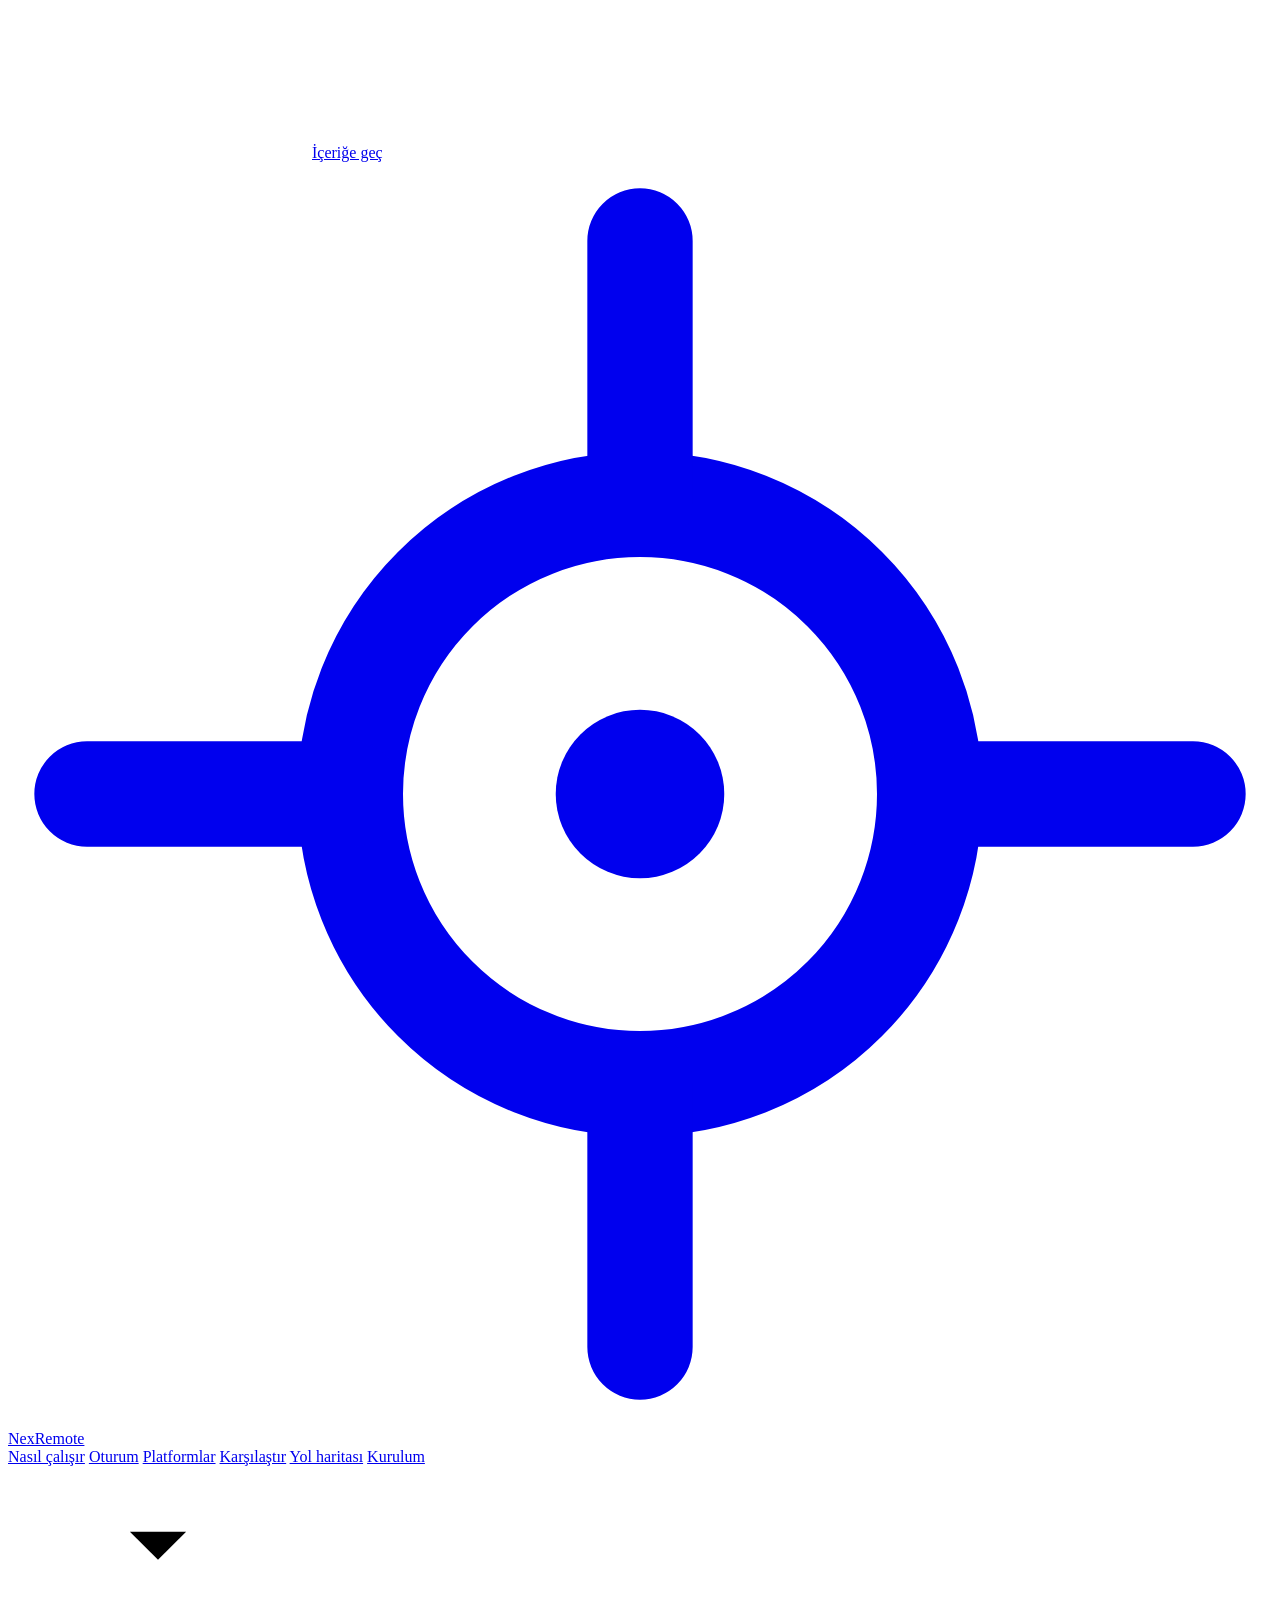
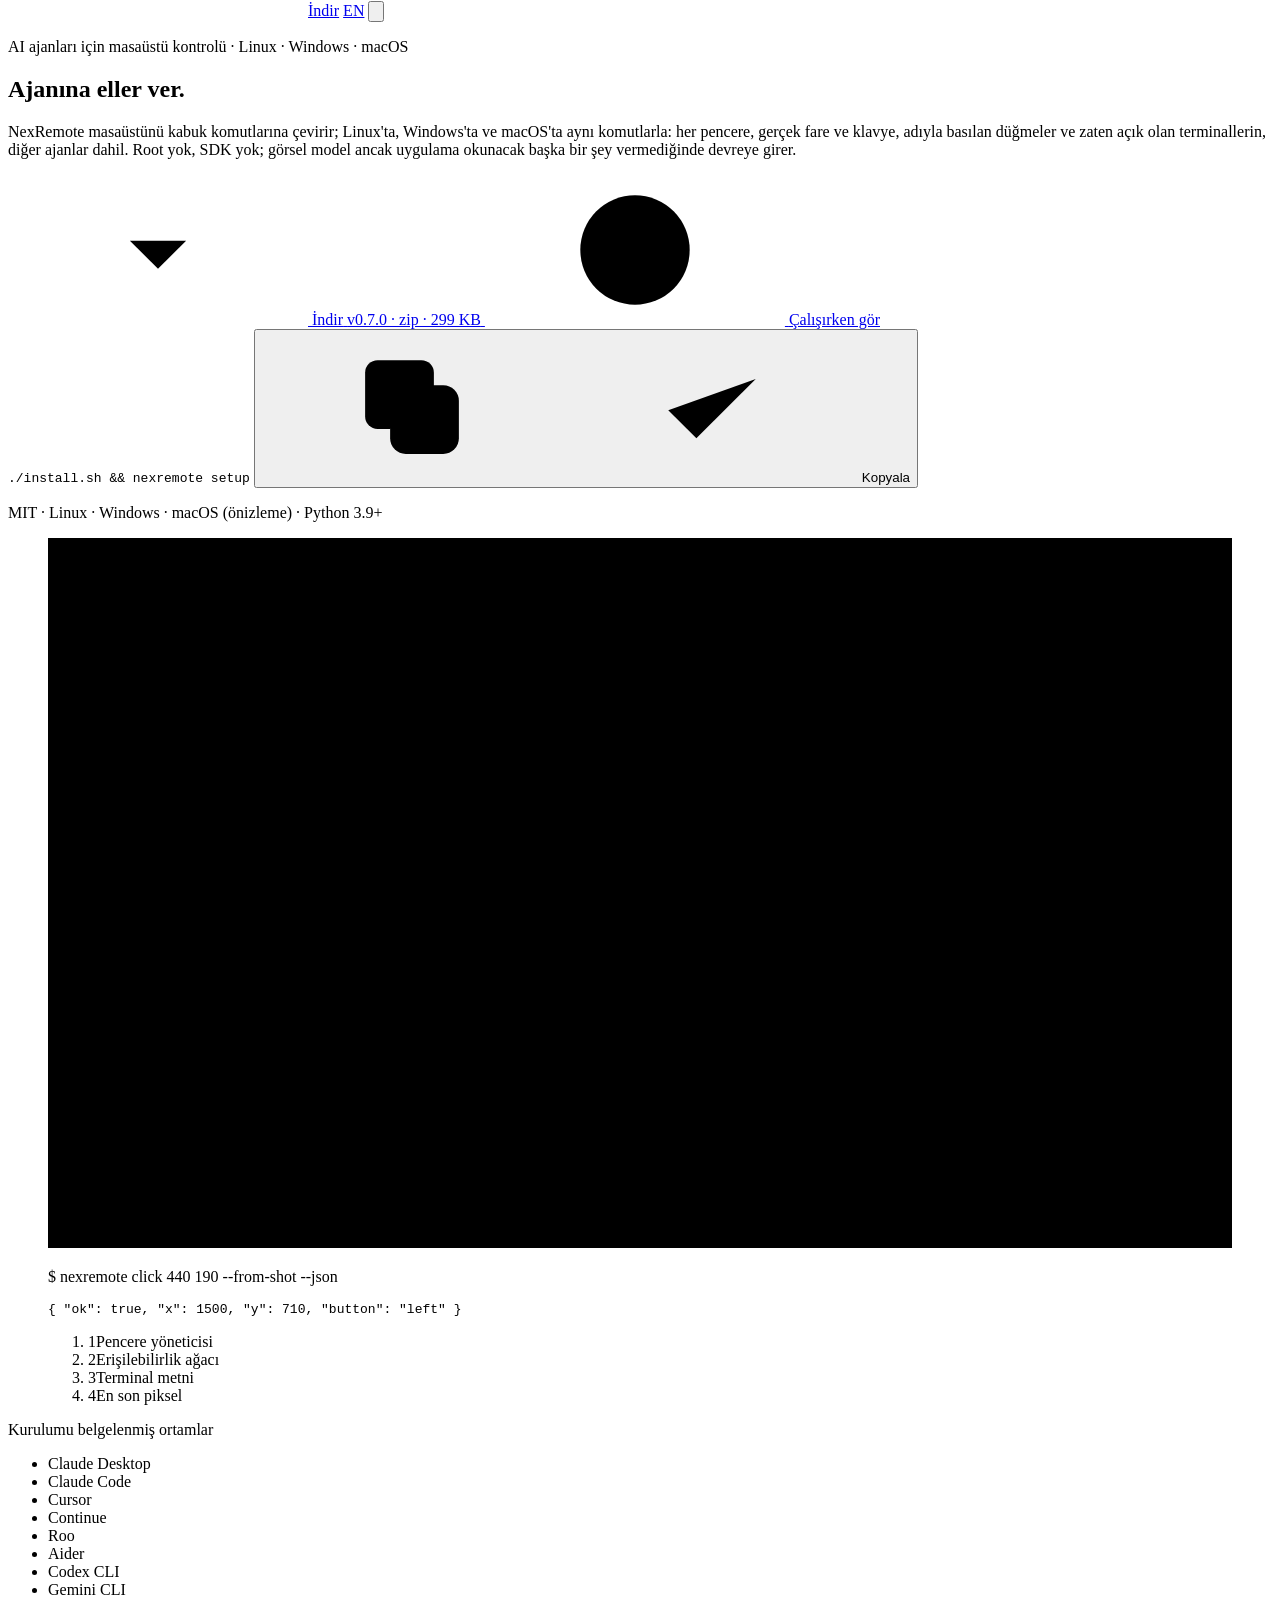
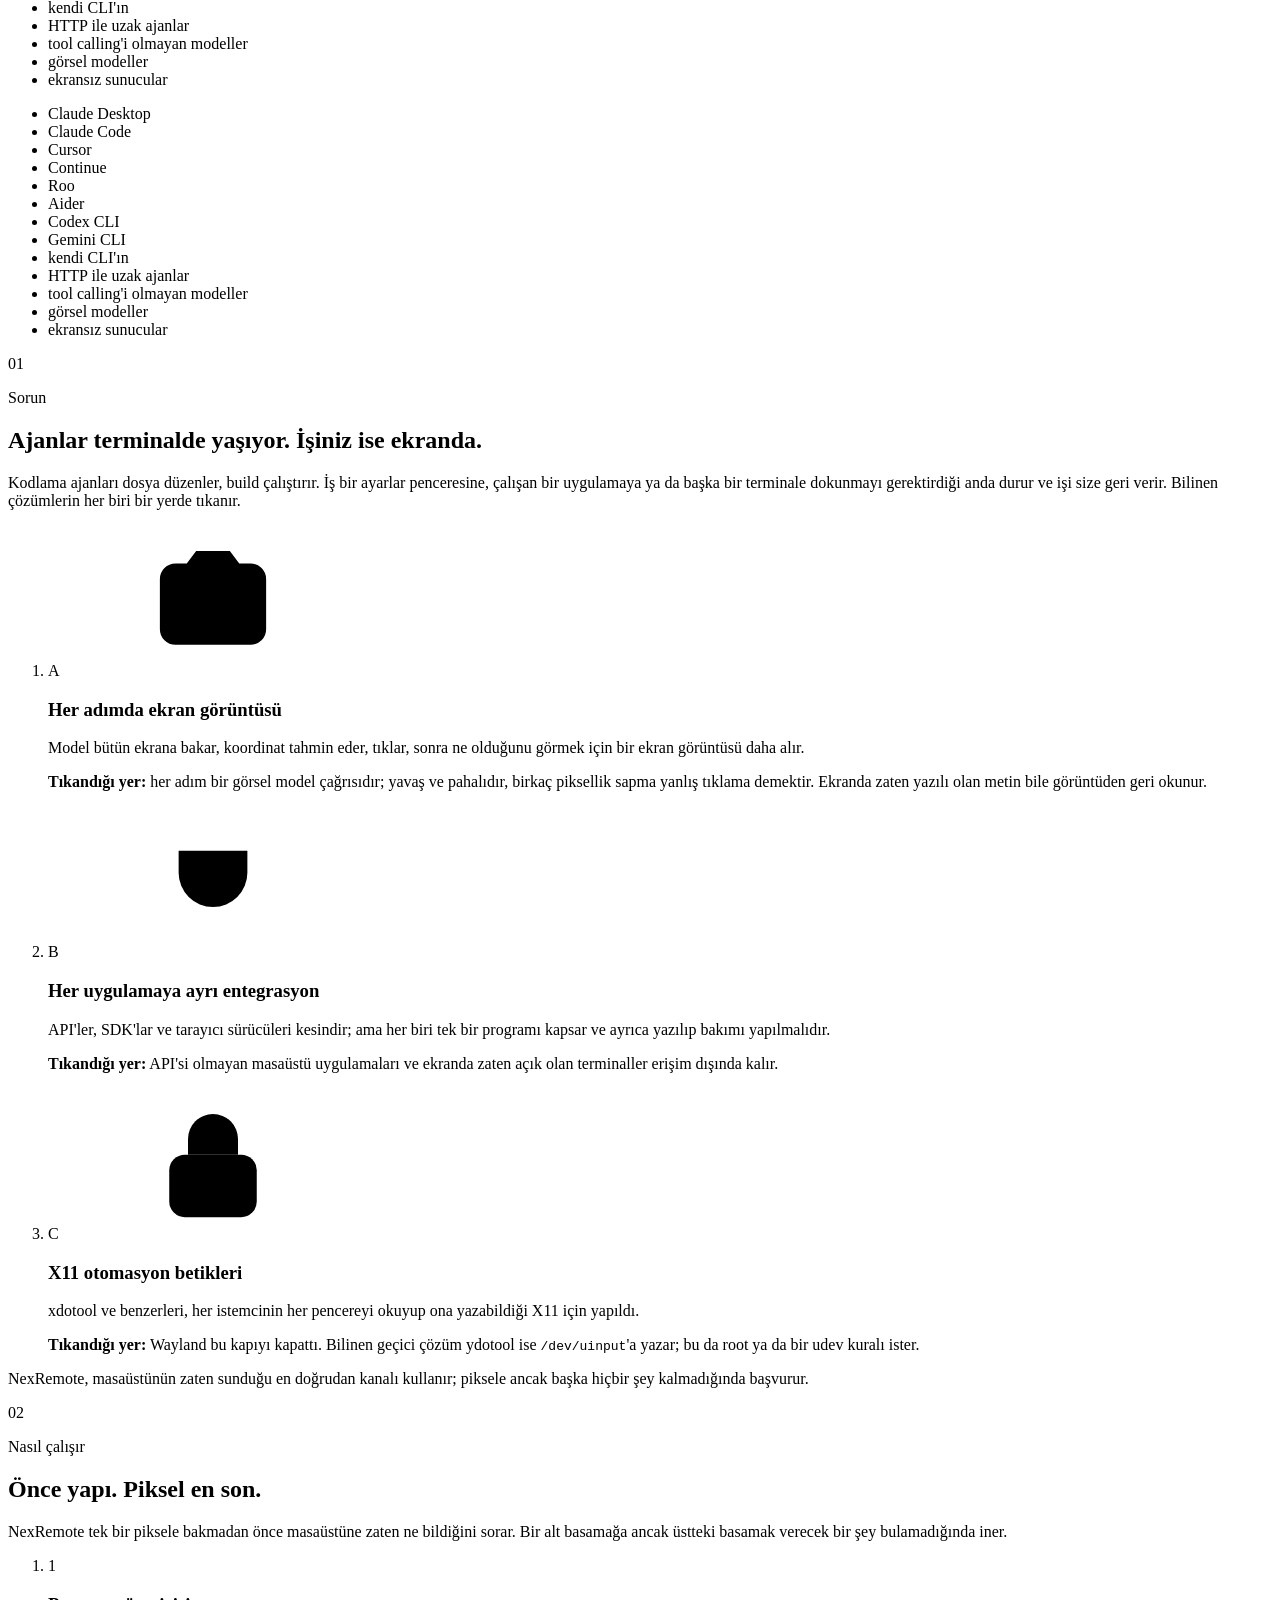
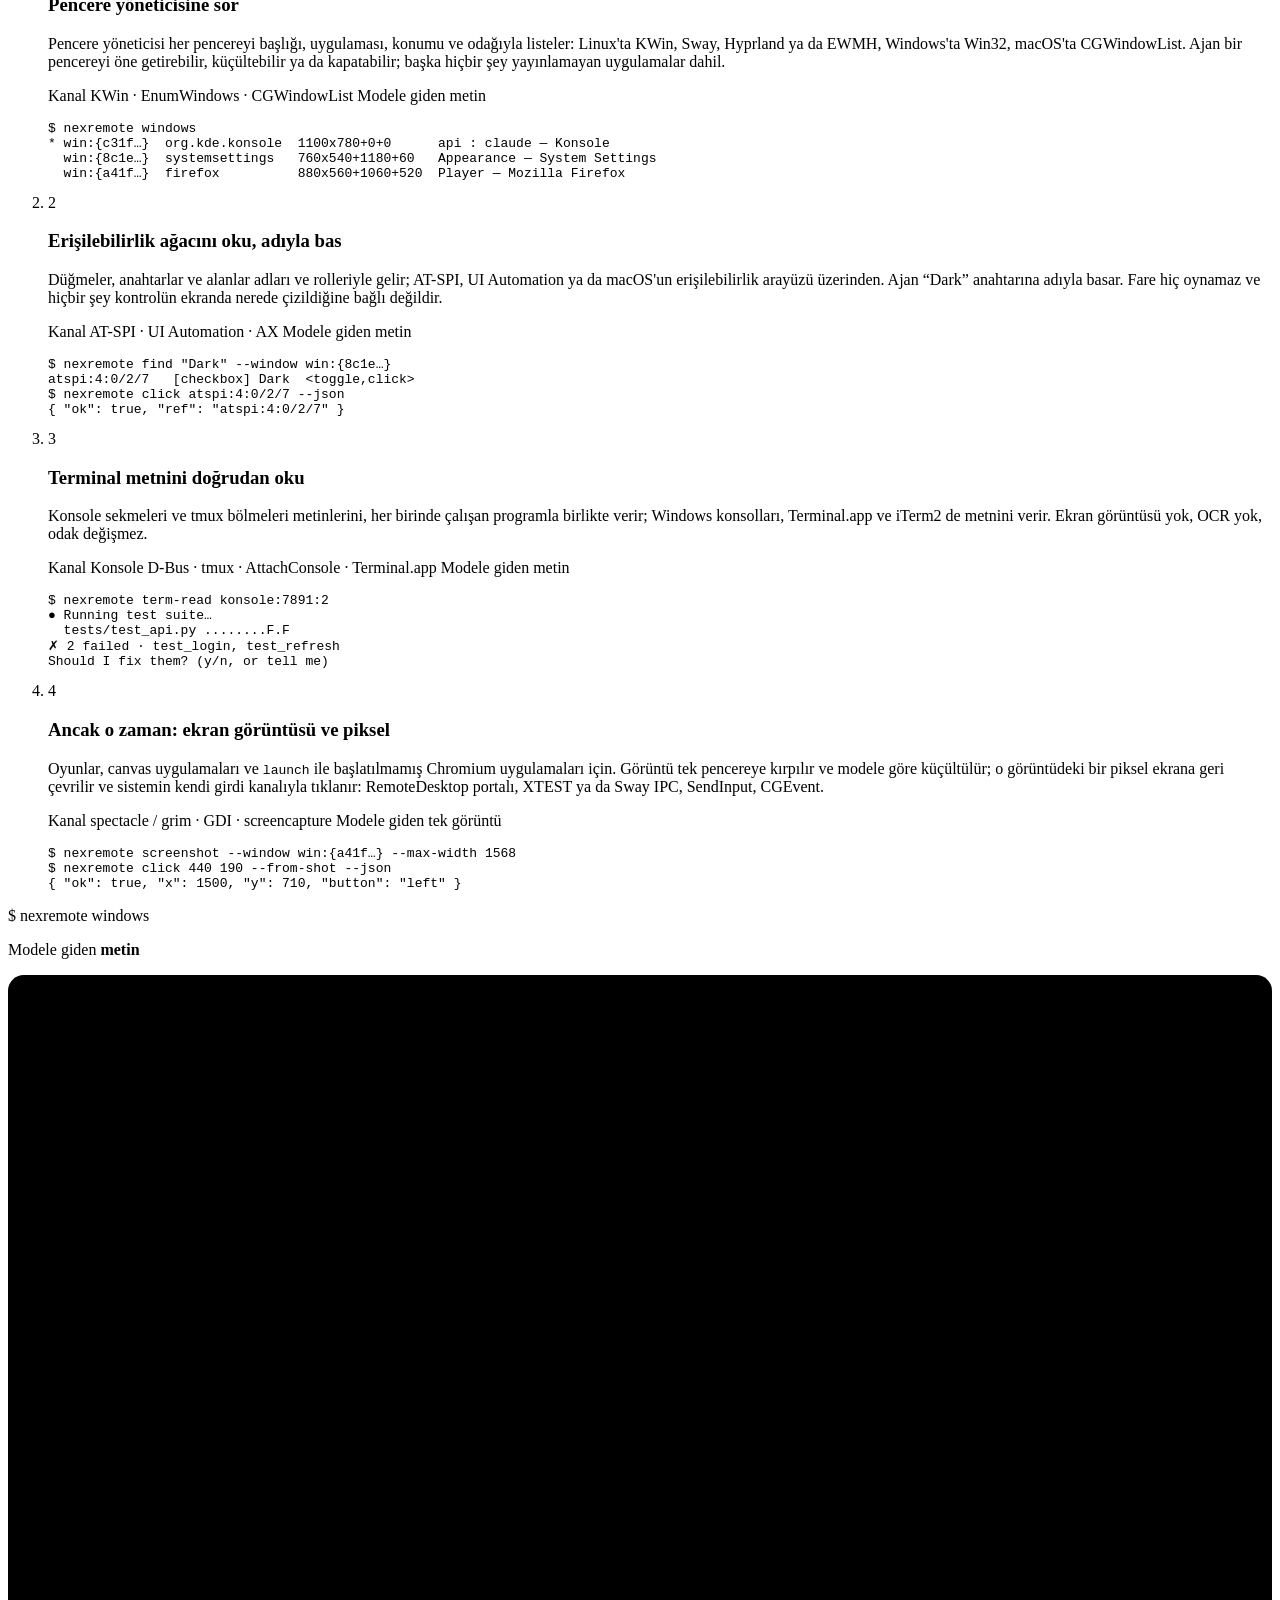
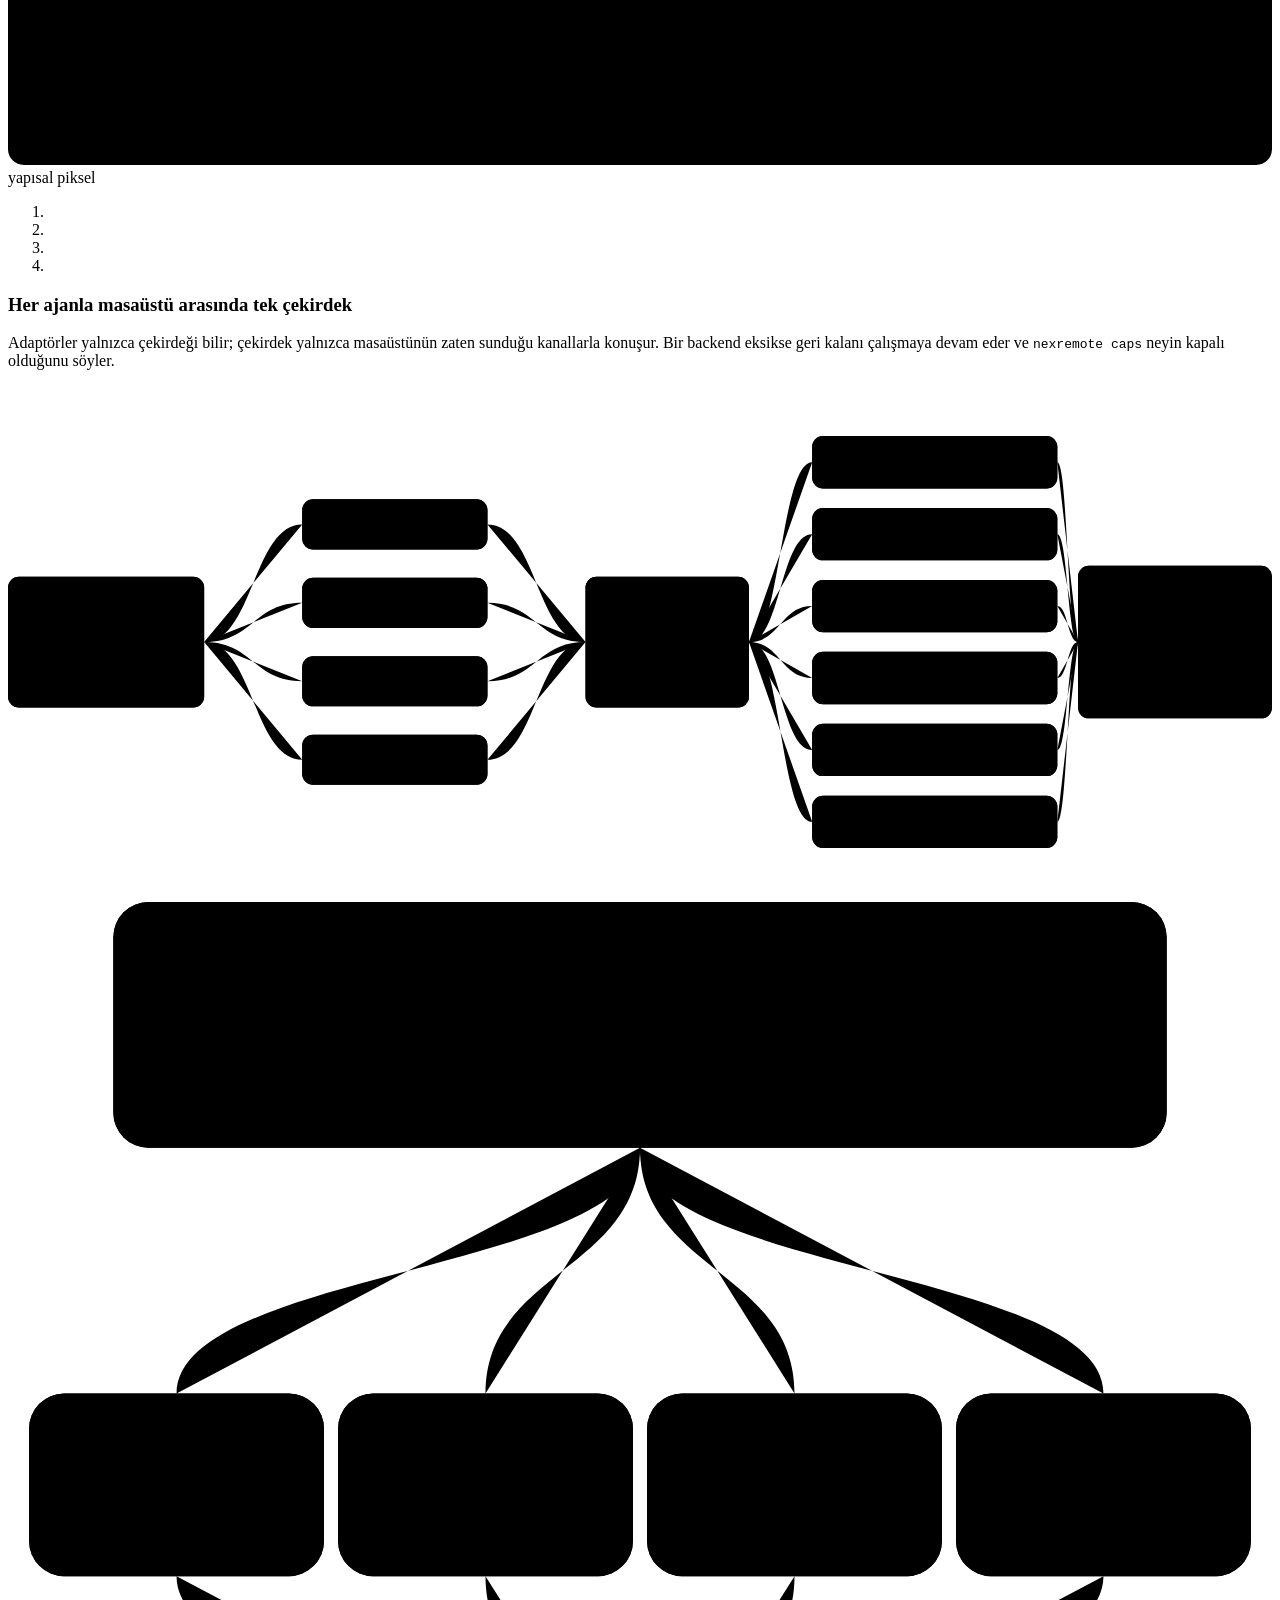
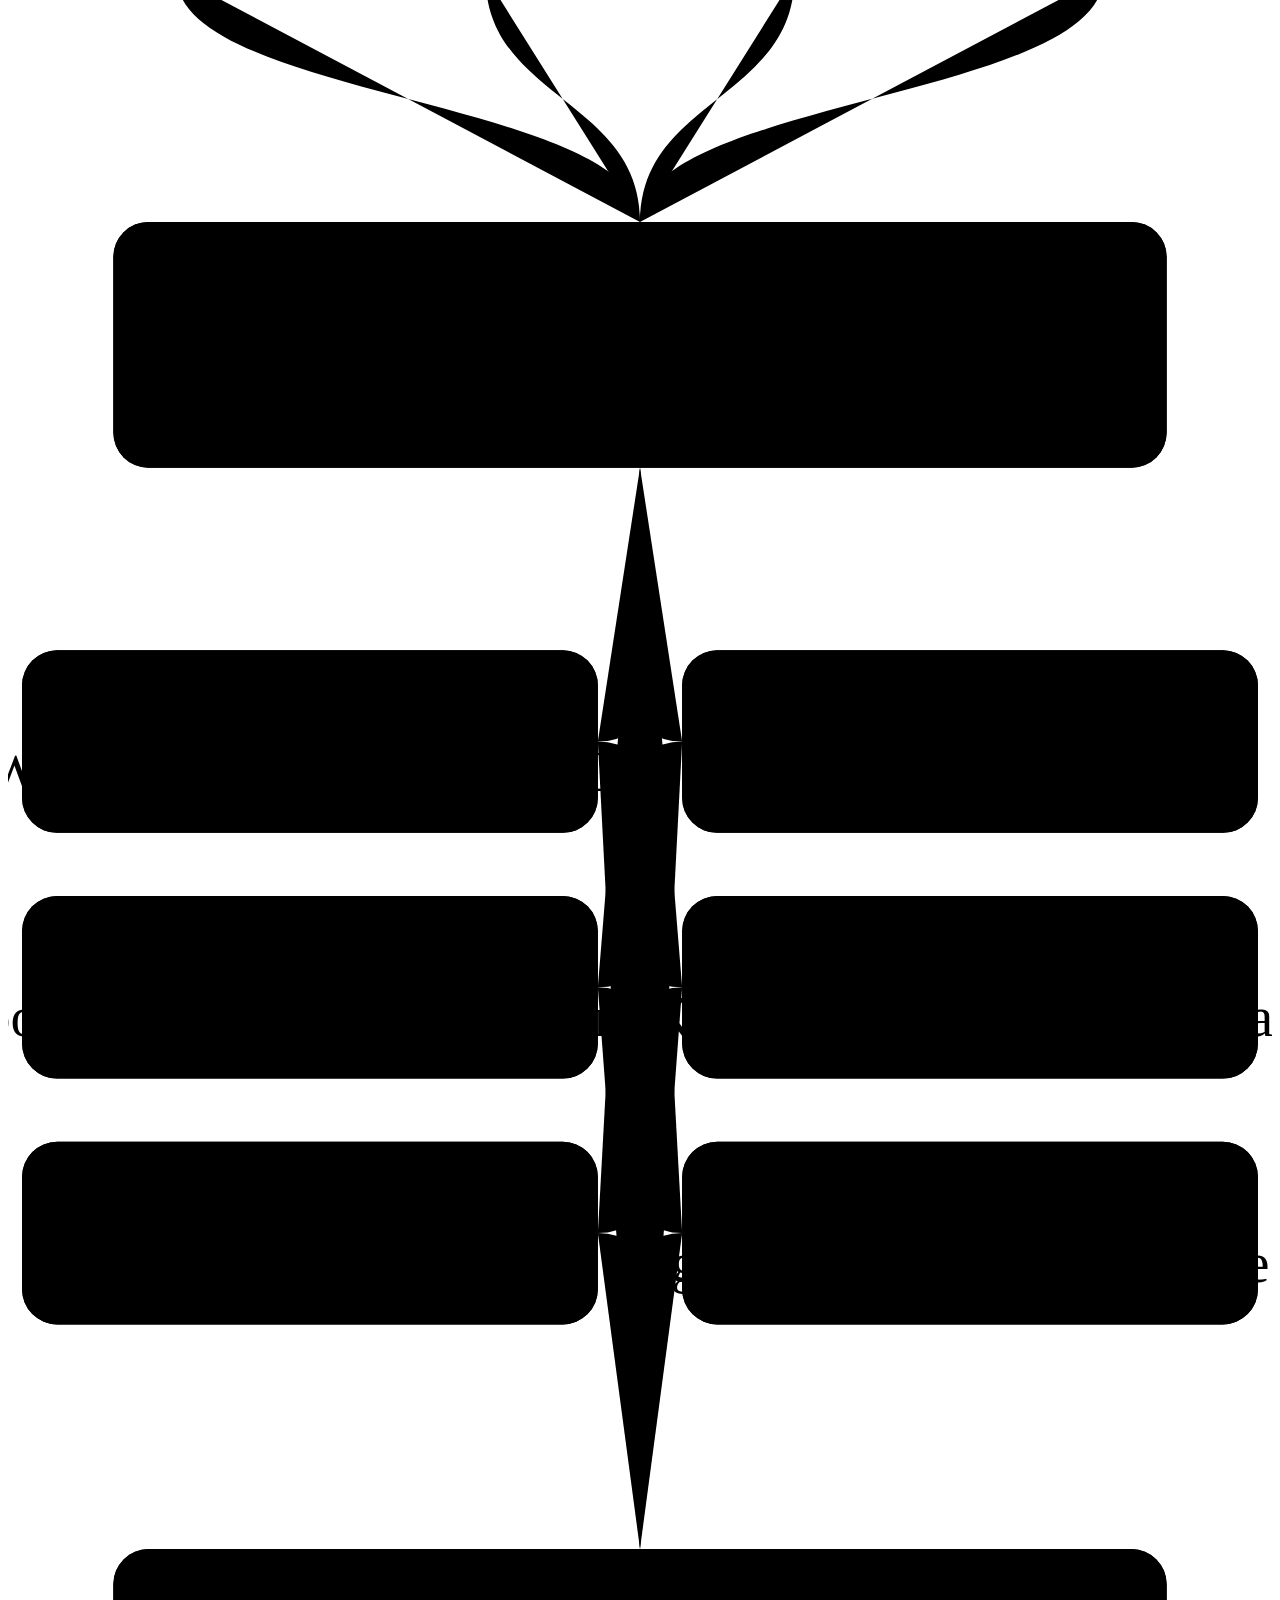
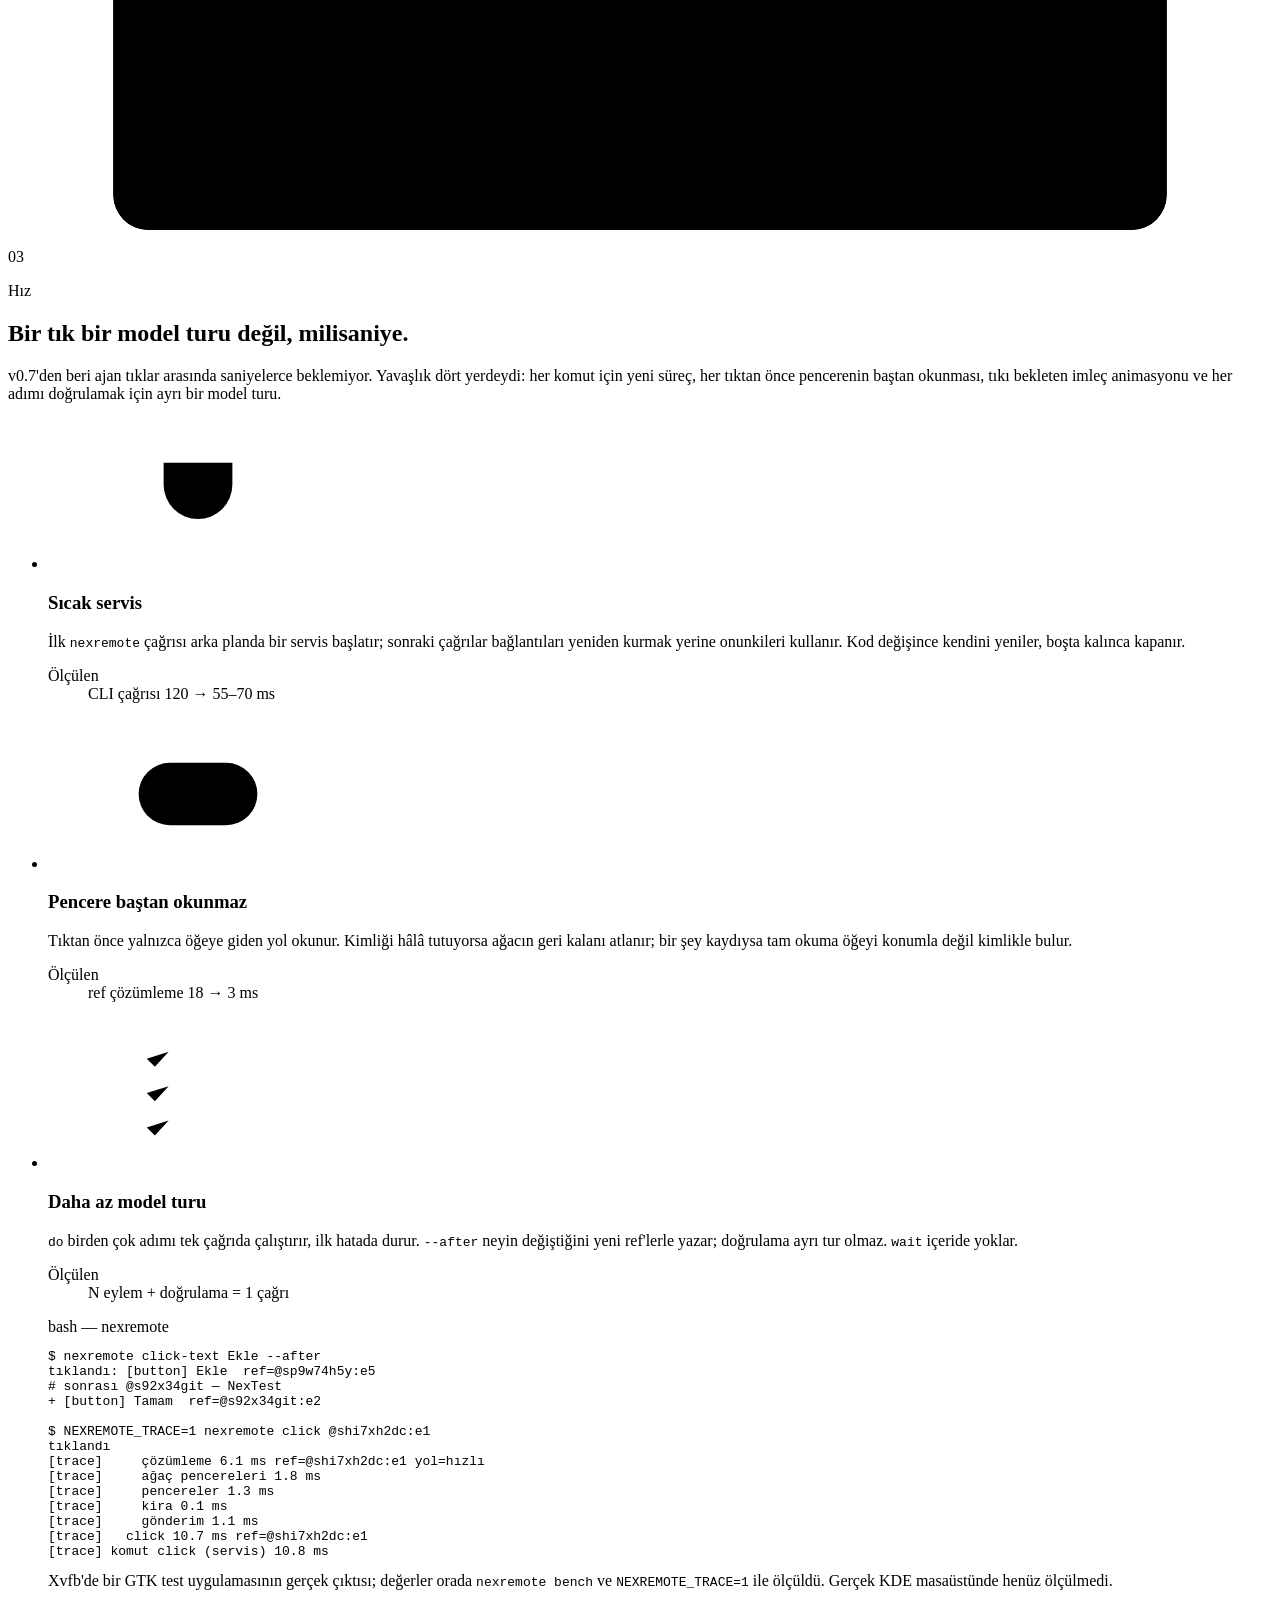
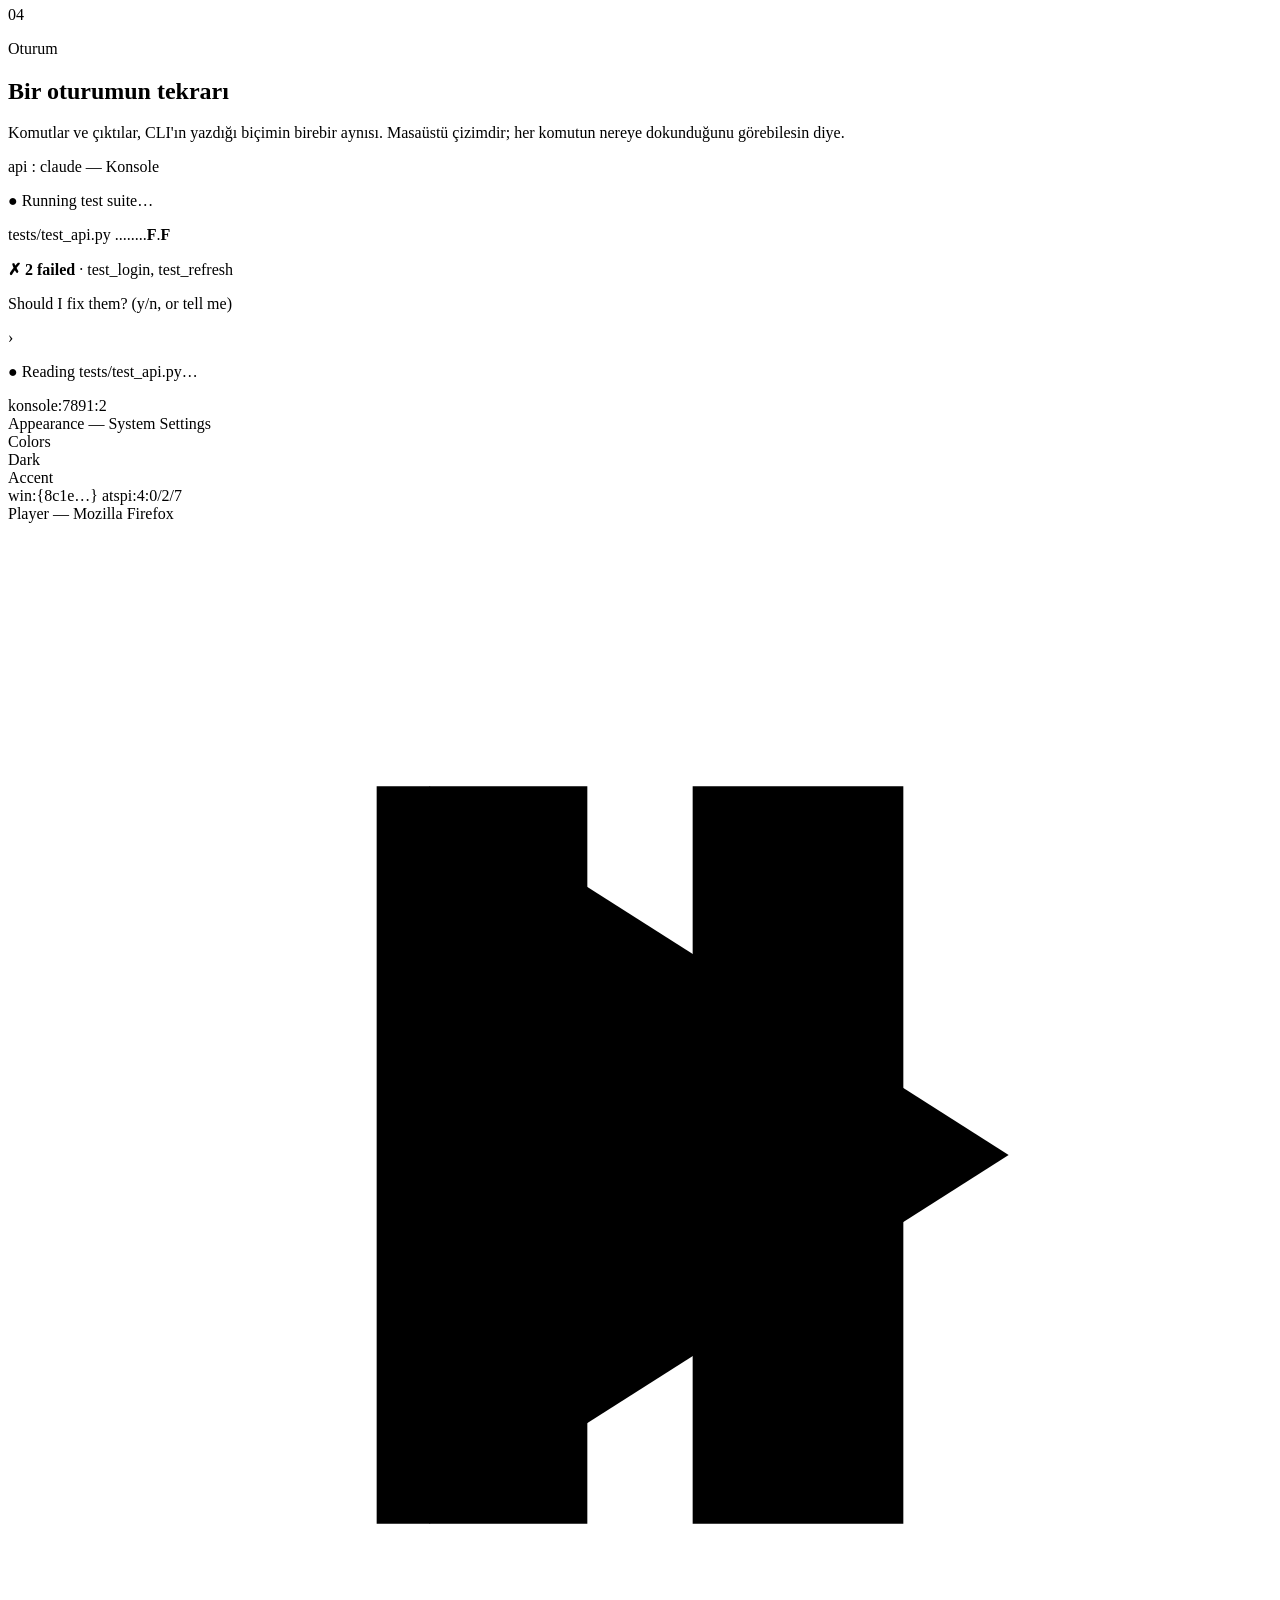
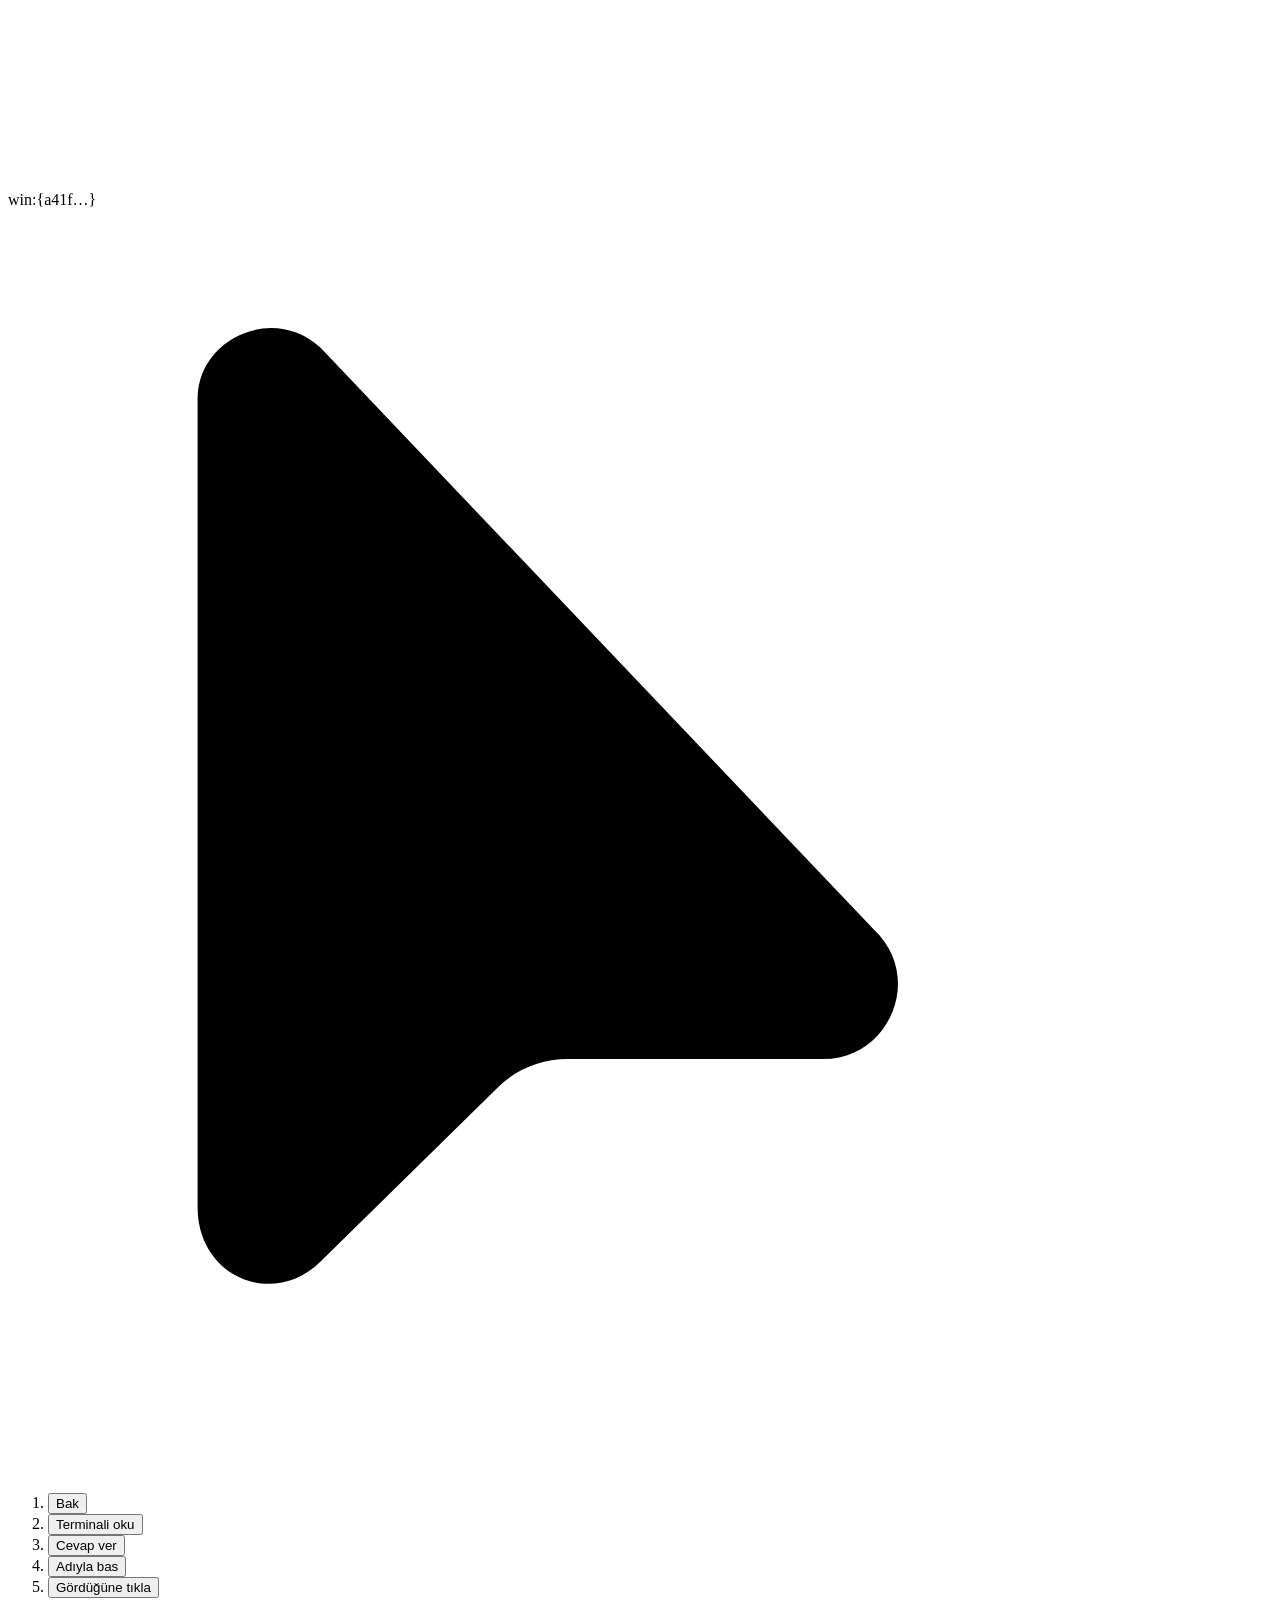
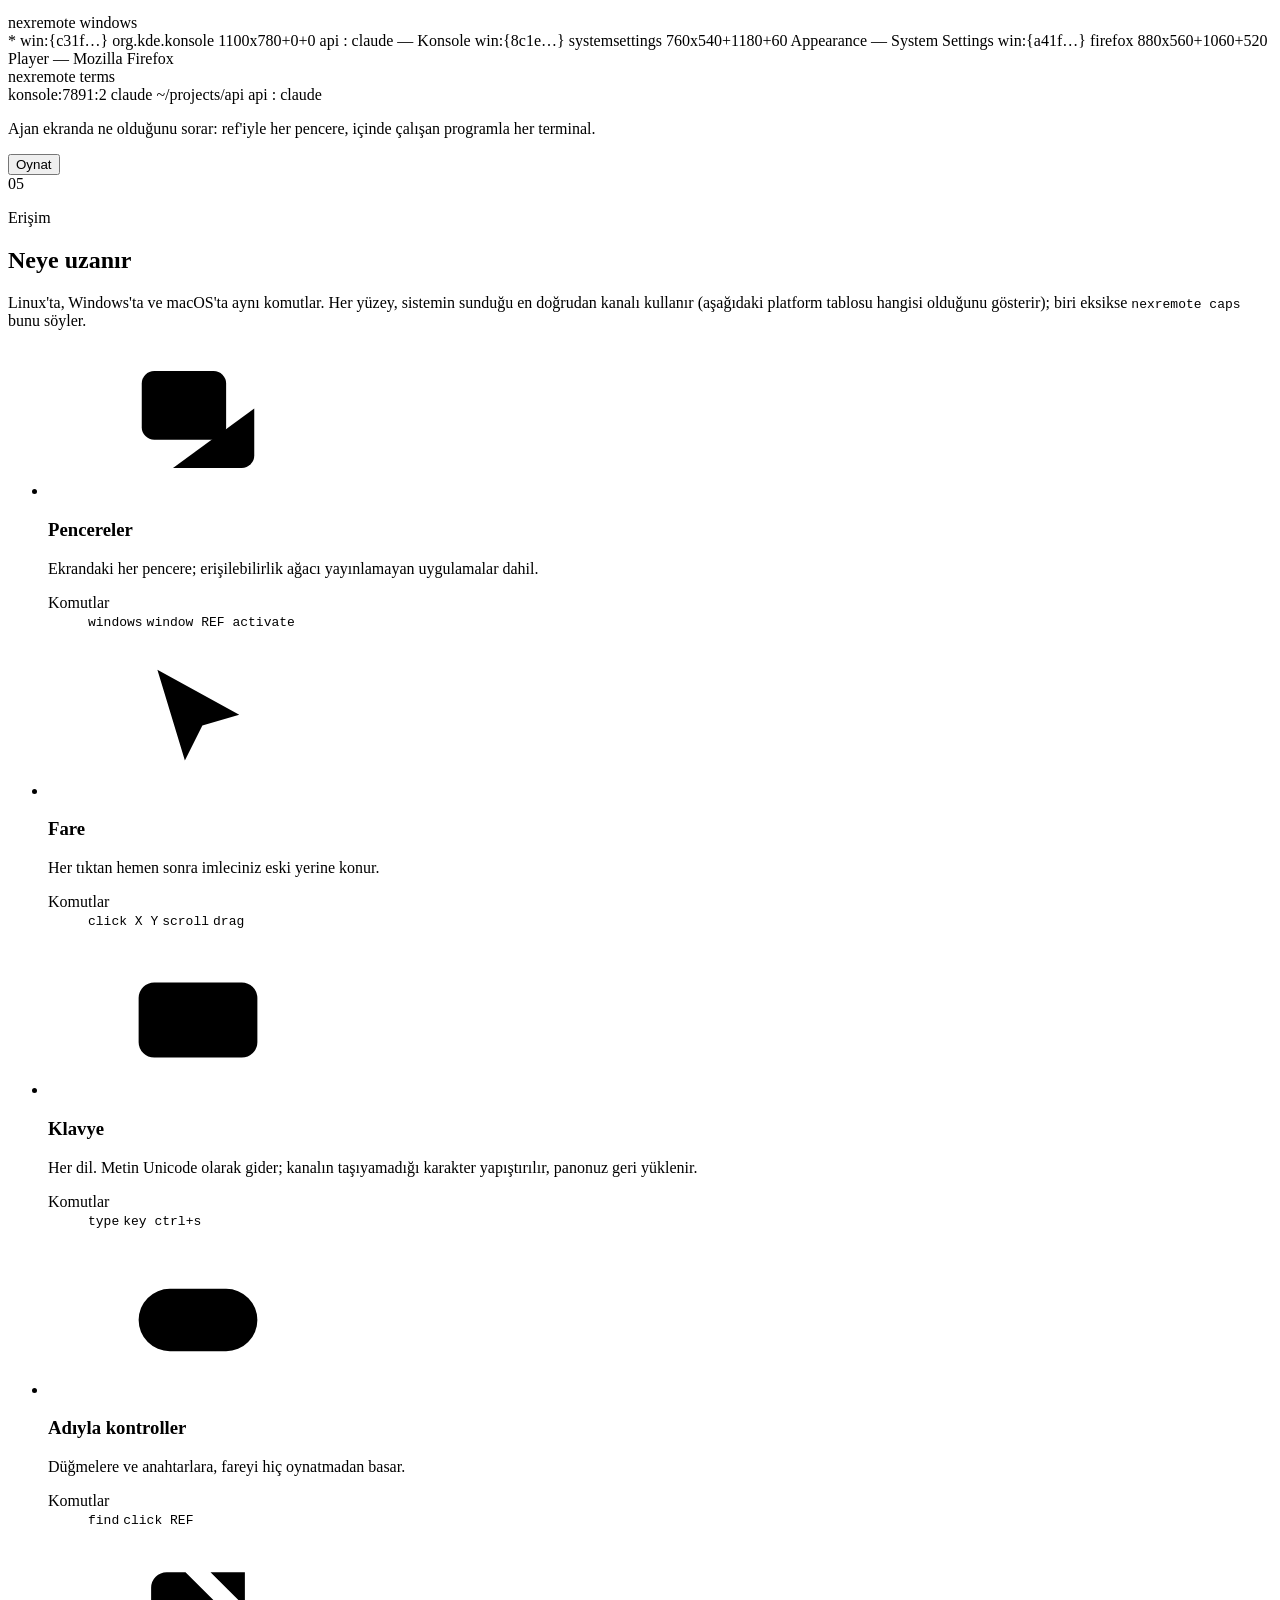
==== commit a5e2042a: "chore(site): v0.7 indirme paketi Co-Authored-By: Claude Opus 5.5 <noreply@anthropic.com> Claude-Sess" ====
--- a/site/tr/index.html
+++ b/site/tr/index.html
@@ -96,7 +96,7 @@
           <a class="btn btn-invert" href="/download/nexremote.zip" download data-magnet>
             <svg class="ico" aria-hidden="true"><use href="#i-download"/></svg>
             <span>İndir</span>
-            <span class="btn-meta">v0.7.0 · zip · 260 KB</span>
+            <span class="btn-meta">v0.7.0 · zip · 299 KB</span>
           </a>
           <a class="btn btn-ghost" href="#replay" data-magnet>
             <svg class="ico" aria-hidden="true"><use href="#i-play"/></svg>
@@ -1031,7 +1031,7 @@
           <li>
             <h3>İndir ve aç</h3>
             <div class="copyline"><code id="cmd-l1">unzip nexremote.zip &amp;&amp; cd nexremote</code><button class="copy" type="button" data-copy="#cmd-l1" data-done="Kopyalandı"><span class="copy-ico" aria-hidden="true"><svg class="ico i1"><use href="#i-copy"/></svg><svg class="ico i2"><use href="#i-check"/></svg></span><span data-label>Kopyala</span></button></div>
-            <p><a href="/download/nexremote.zip" download>nexremote.zip</a> (260 KB) · <a href="/download/nexremote.tar.gz" download>nexremote.tar.gz</a> (211 KB)</p>
+            <p><a href="/download/nexremote.zip" download>nexremote.zip</a> (299 KB) · <a href="/download/nexremote.tar.gz" download>nexremote.tar.gz</a> (245 KB)</p>
           </li>
           <li>
             <h3>Komutları kur</h3>
@@ -1052,7 +1052,7 @@
           <li>
             <h3>İndir ve aç</h3>
             <div class="copyline"><code id="cmd-w1">Expand-Archive nexremote.zip -DestinationPath .; cd nexremote</code><button class="copy" type="button" data-copy="#cmd-w1" data-done="Kopyalandı"><span class="copy-ico" aria-hidden="true"><svg class="ico i1"><use href="#i-copy"/></svg><svg class="ico i2"><use href="#i-check"/></svg></span><span data-label>Kopyala</span></button></div>
-            <p><a href="/download/nexremote.zip" download>nexremote.zip</a> (260 KB)</p>
+            <p><a href="/download/nexremote.zip" download>nexremote.zip</a> (299 KB)</p>
           </li>
           <li>
             <h3>pip ile kur</h3>
@@ -1073,7 +1073,7 @@
           <li>
             <h3>İndir ve aç</h3>
             <div class="copyline"><code id="cmd-m1">unzip nexremote.zip &amp;&amp; cd nexremote</code><button class="copy" type="button" data-copy="#cmd-m1" data-done="Kopyalandı"><span class="copy-ico" aria-hidden="true"><svg class="ico i1"><use href="#i-copy"/></svg><svg class="ico i2"><use href="#i-check"/></svg></span><span data-label>Kopyala</span></button></div>
-            <p><a href="/download/nexremote.zip" download>nexremote.zip</a> (260 KB) · <a href="/download/nexremote.tar.gz" download>nexremote.tar.gz</a> (211 KB)</p>
+            <p><a href="/download/nexremote.zip" download>nexremote.zip</a> (299 KB) · <a href="/download/nexremote.tar.gz" download>nexremote.tar.gz</a> (245 KB)</p>
           </li>
           <li>
             <h3>pip ile kur</h3>
@@ -1104,7 +1104,7 @@
           <a class="btn btn-invert" href="/download/nexremote.zip" download data-magnet>
             <svg class="ico" aria-hidden="true"><use href="#i-download"/></svg>
             <span>İndir</span>
-            <span class="btn-meta">v0.7.0 · zip · 260 KB</span>
+            <span class="btn-meta">v0.7.0 · zip · 299 KB</span>
           </a>
           <a class="btn btn-ghost" href="mailto:omeralibayrakcii@gmail.com?subject=NexRemote%20hakk%C4%B1nda" data-magnet>
             <svg class="ico" aria-hidden="true"><use href="#i-mail"/></svg>
@@ -1115,7 +1115,7 @@
           <code id="cmd-cta" data-typeline>./install.sh &amp;&amp; nexremote setup</code>
           <button class="copy" type="button" data-copy="#cmd-cta" data-done="Kopyalandı"><span class="copy-ico" aria-hidden="true"><svg class="ico i1"><use href="#i-copy"/></svg><svg class="ico i2"><use href="#i-check"/></svg></span><span data-label>Kopyala</span></button>
         </div>
-        <p class="meta"><a href="/download/nexremote.tar.gz" download>nexremote.tar.gz</a> (211 KB) · MIT · Linux · Windows · macOS (önizleme) · Python 3.9+</p>
+        <p class="meta"><a href="/download/nexremote.tar.gz" download>nexremote.tar.gz</a> (245 KB) · MIT · Linux · Windows · macOS (önizleme) · Python 3.9+</p>
       </div>
     </div>
   </div>
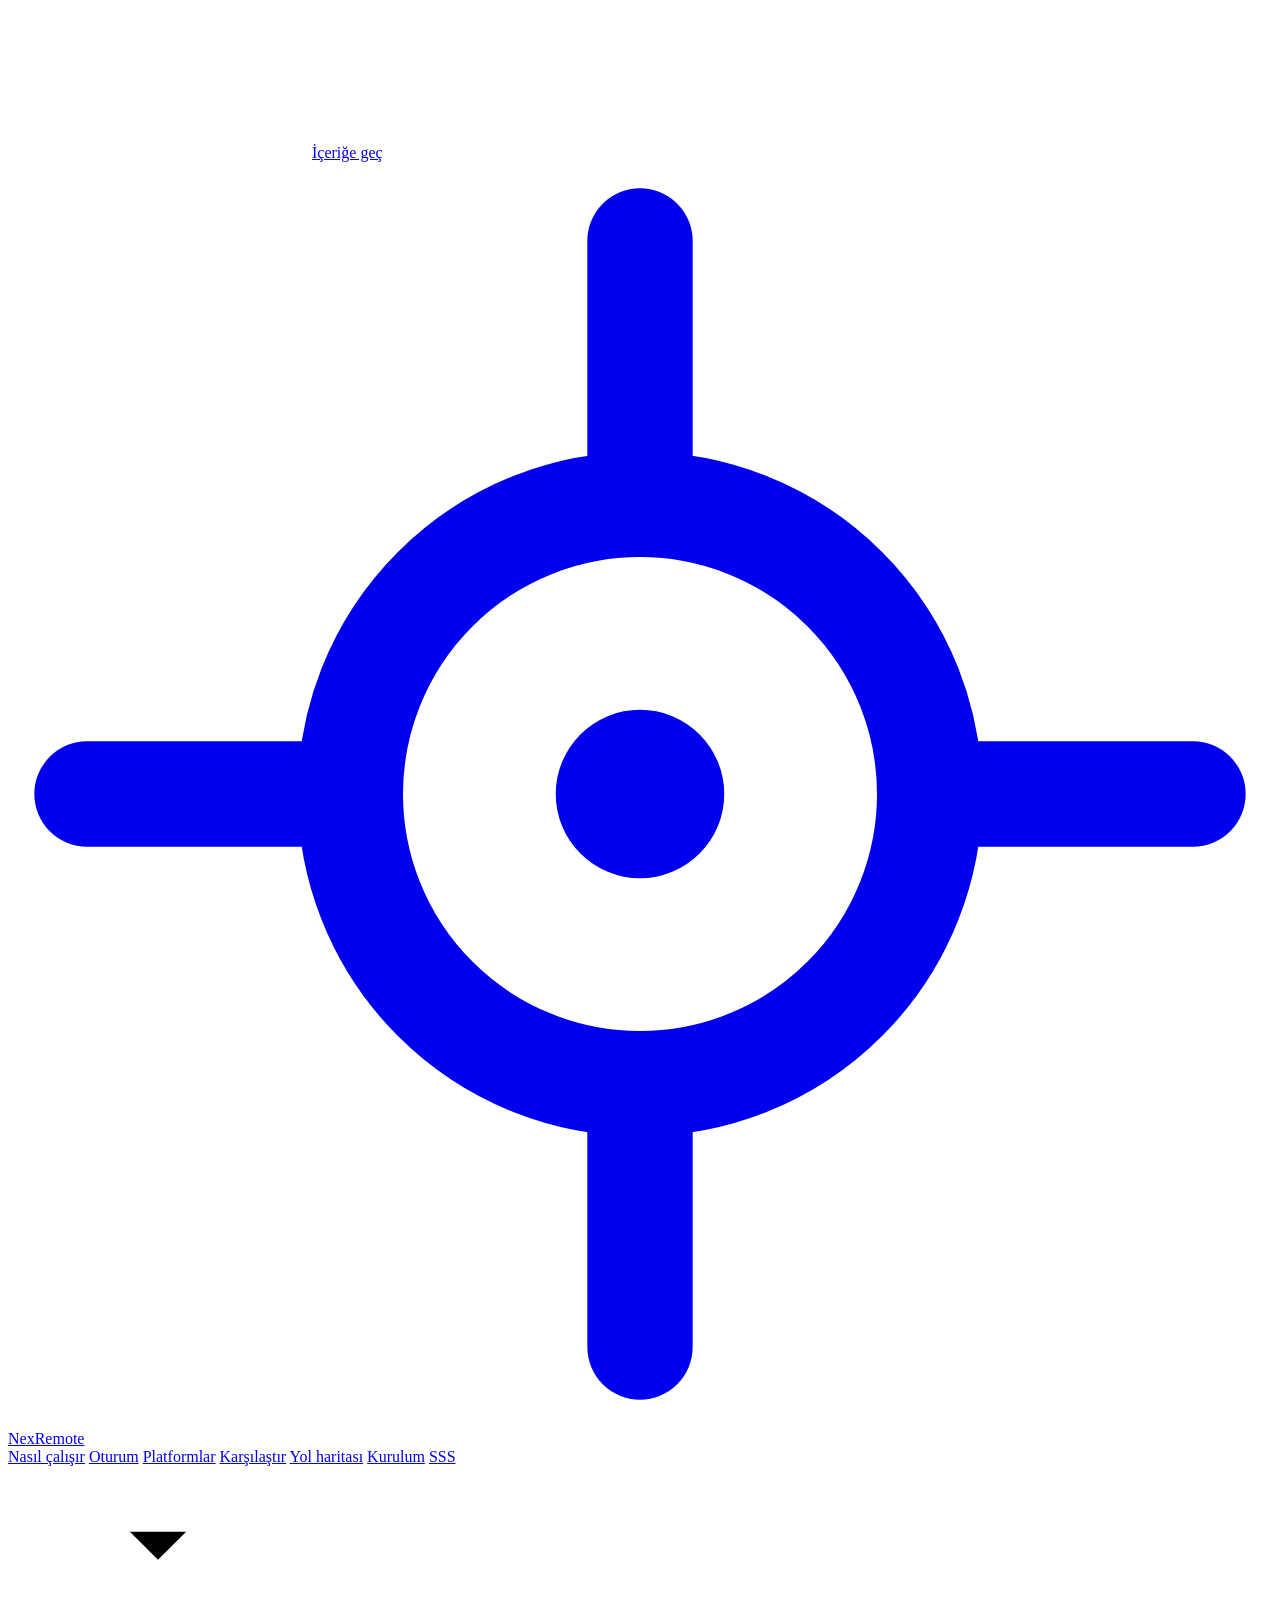
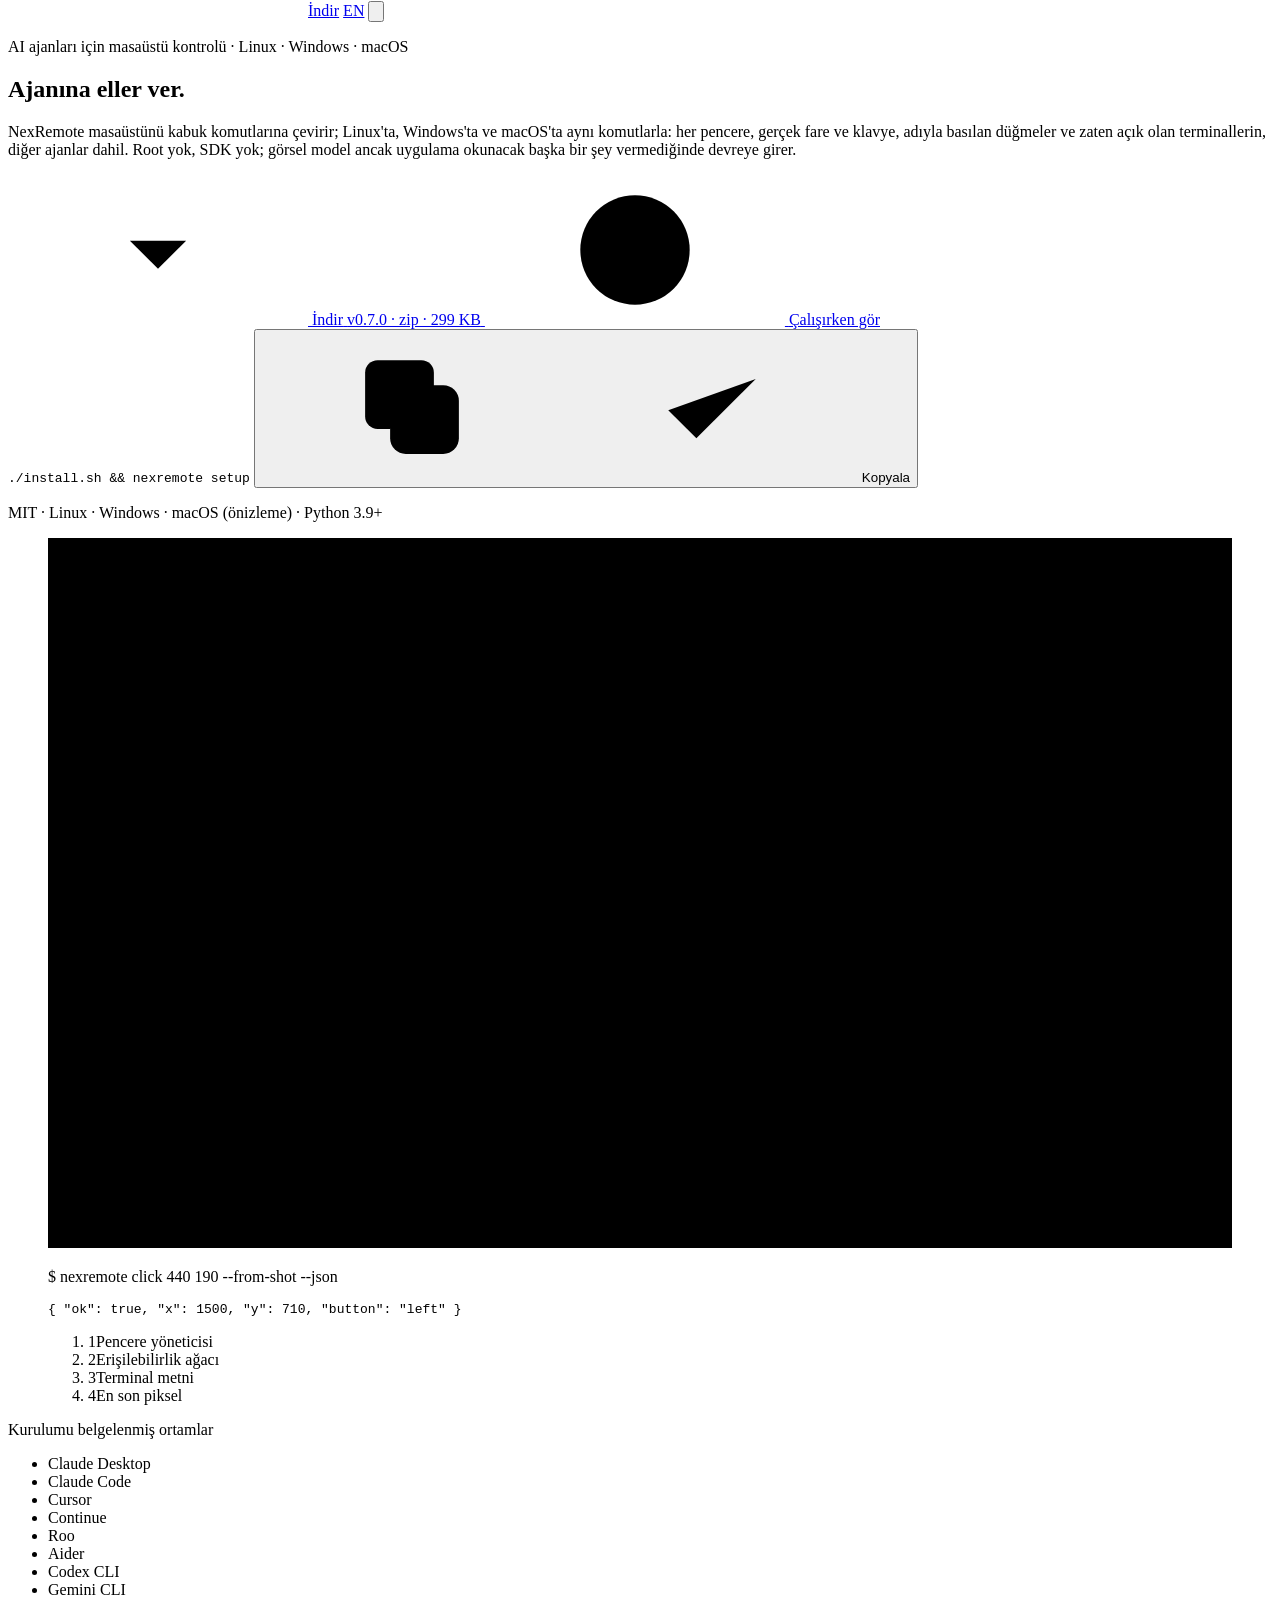
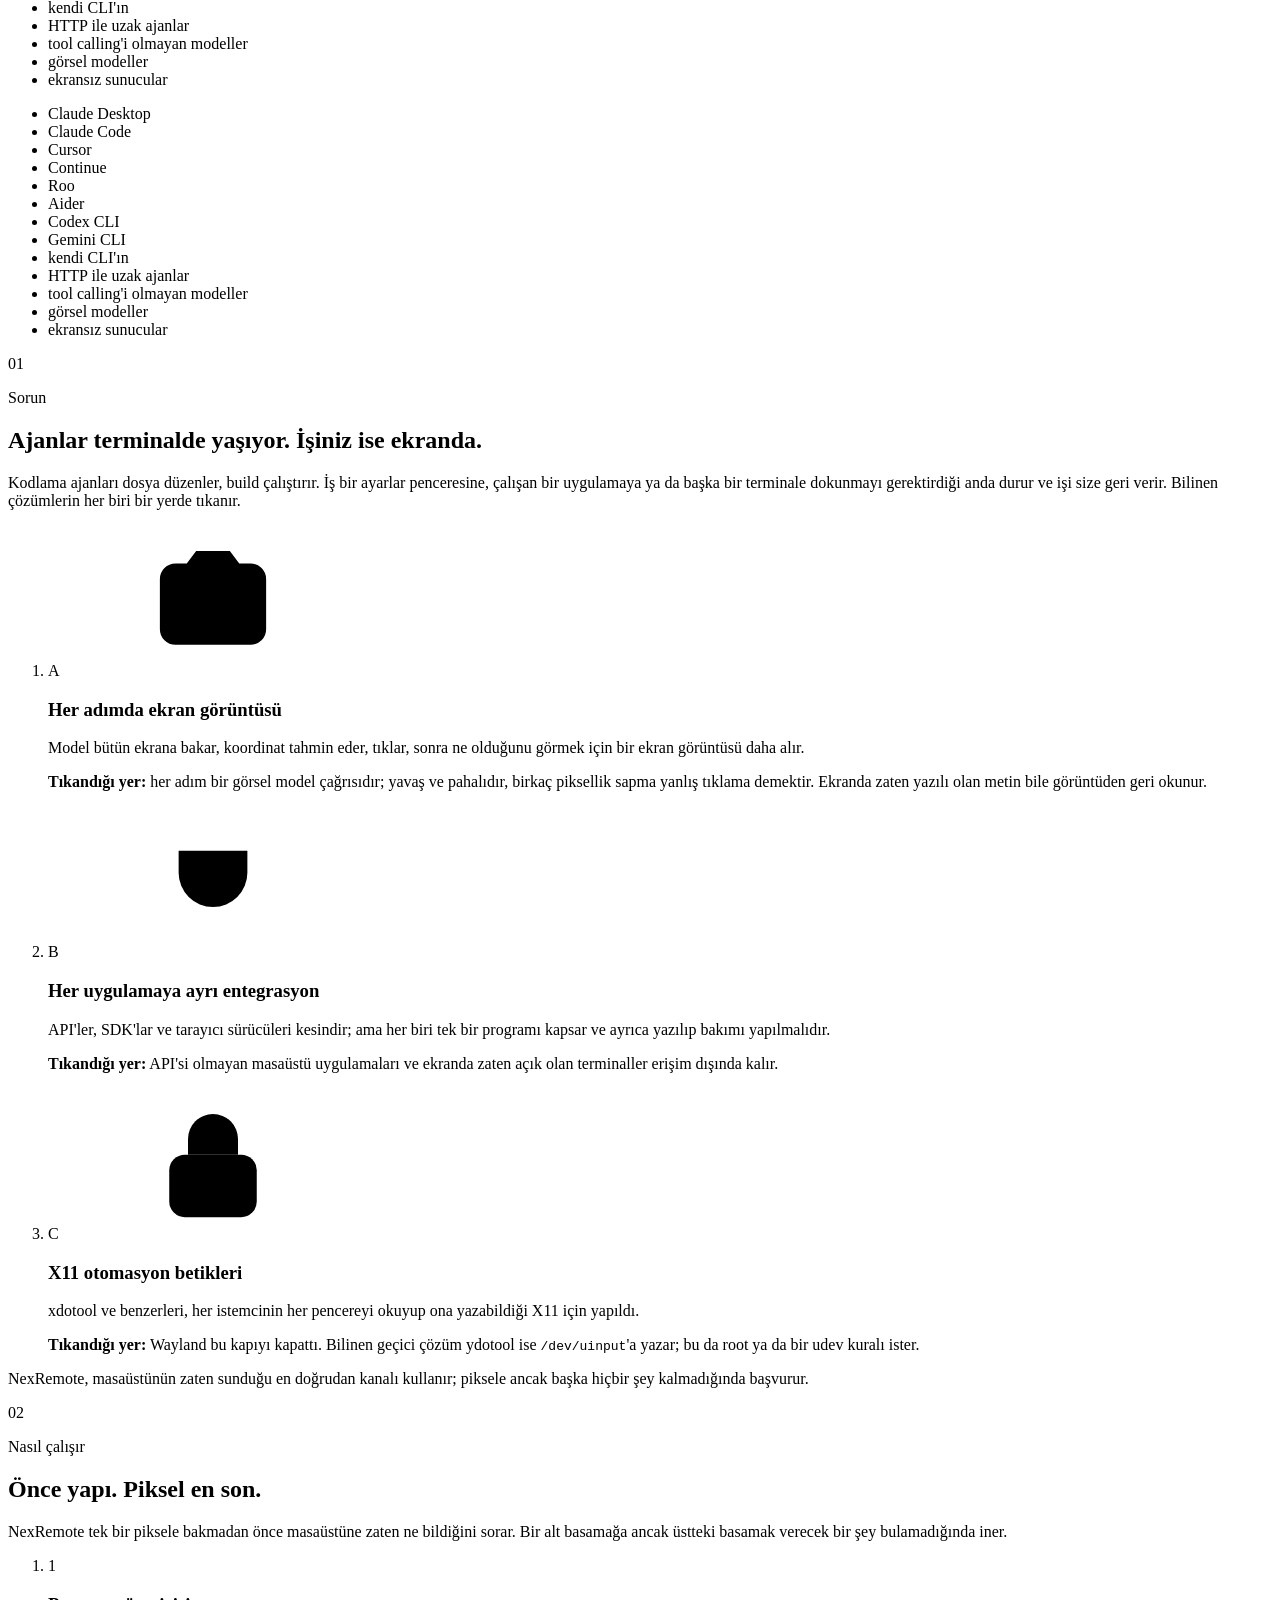
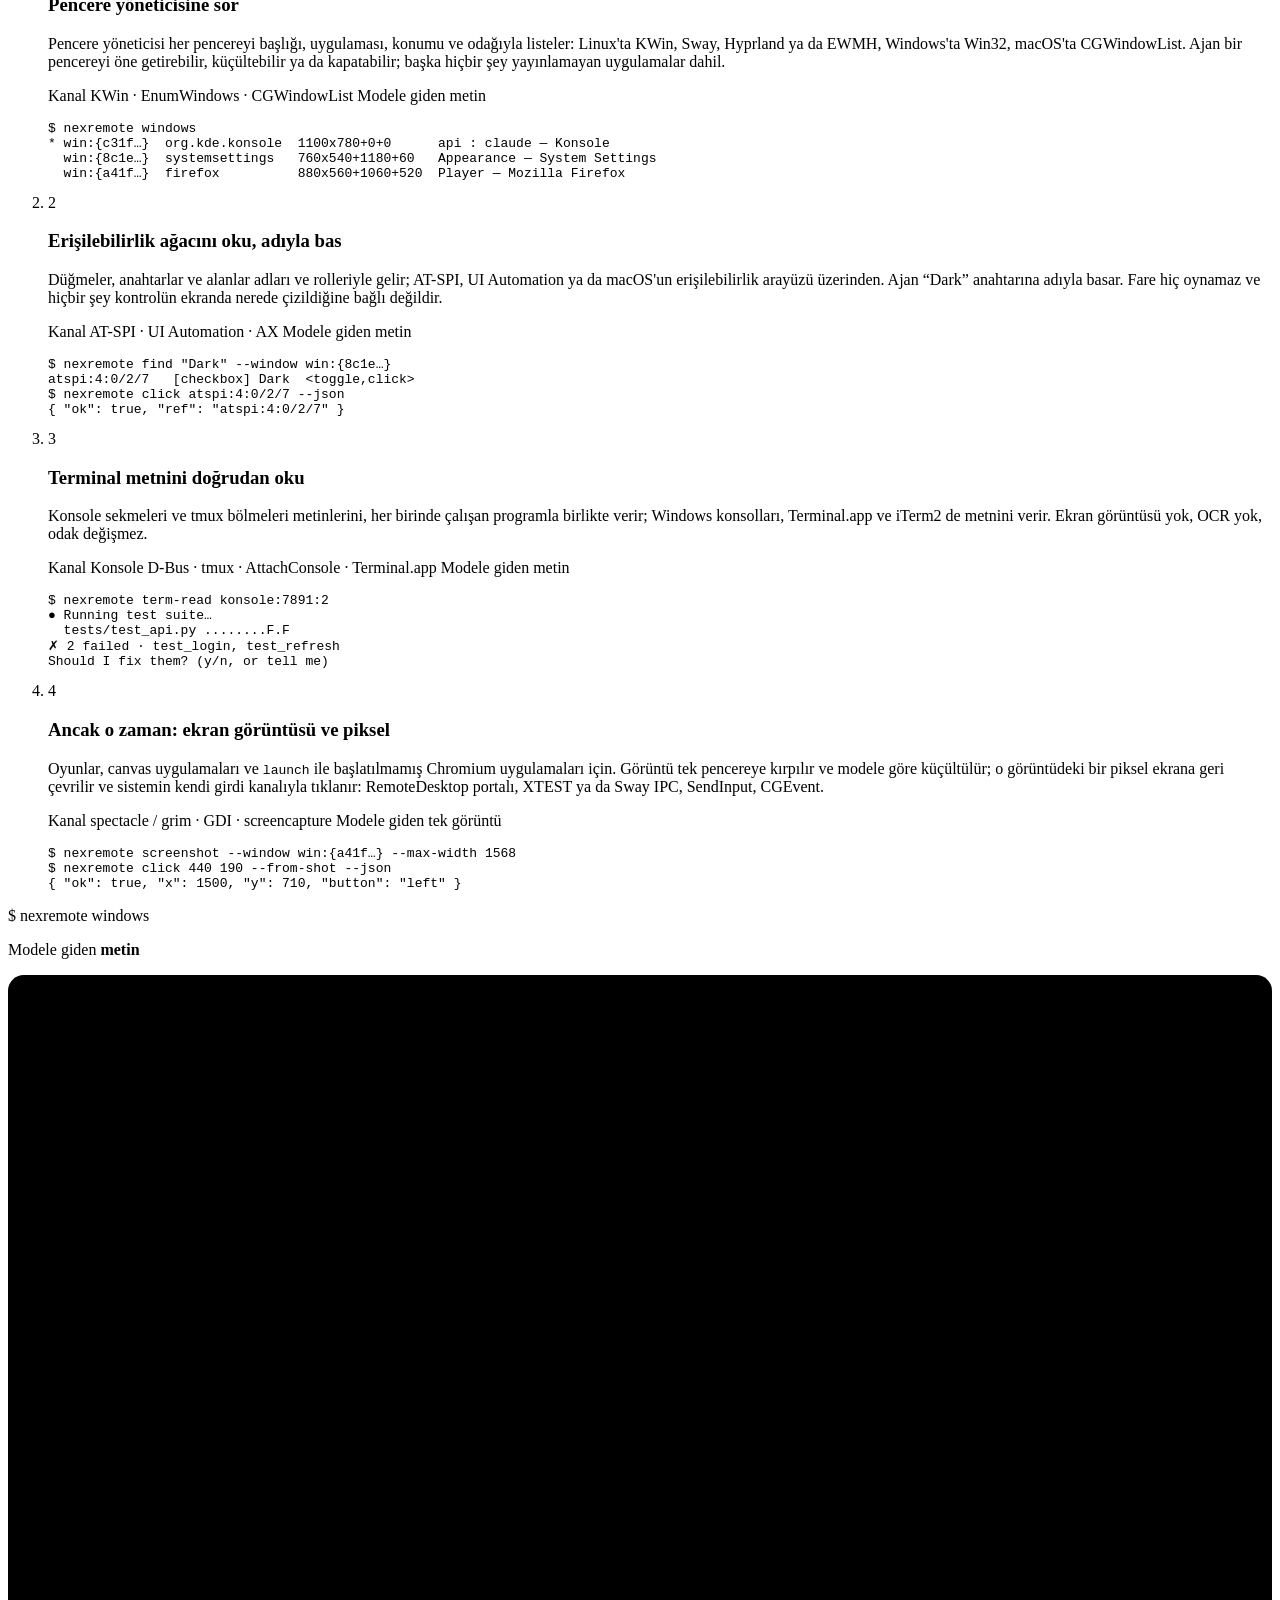
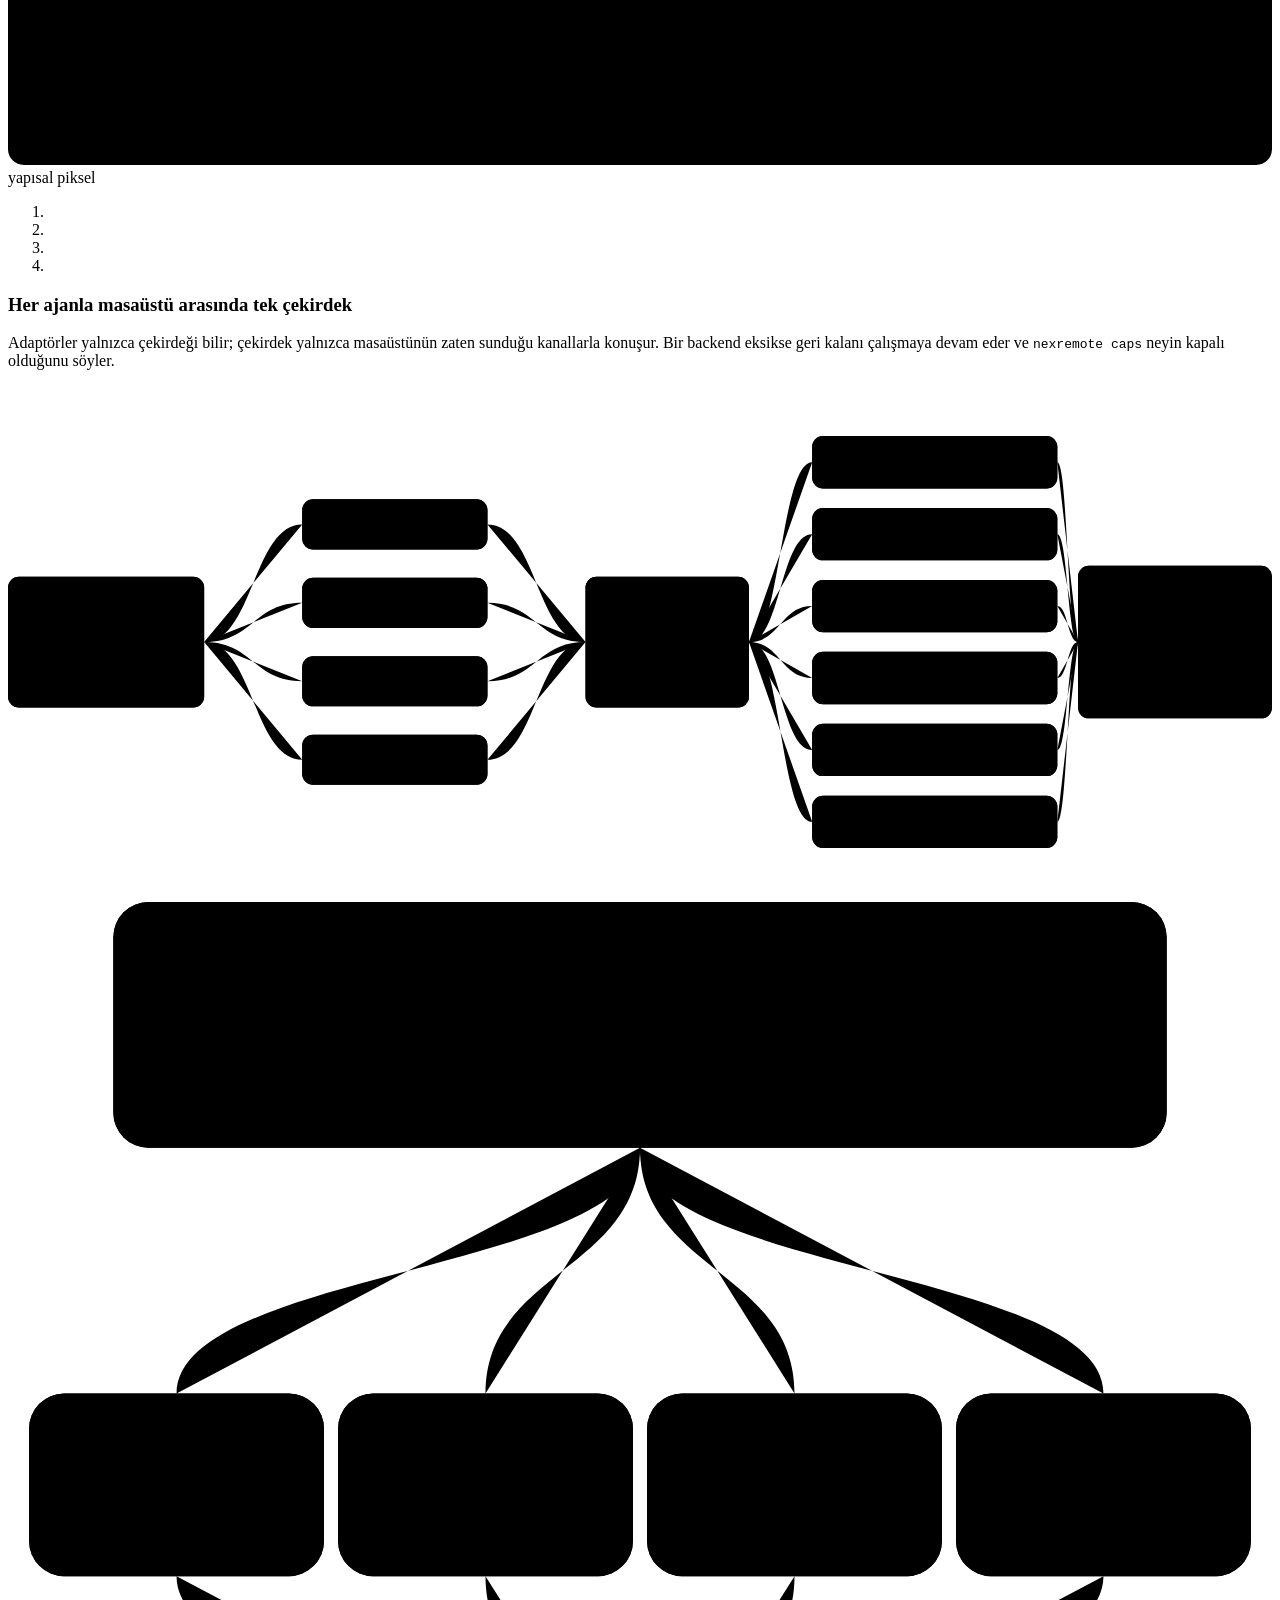
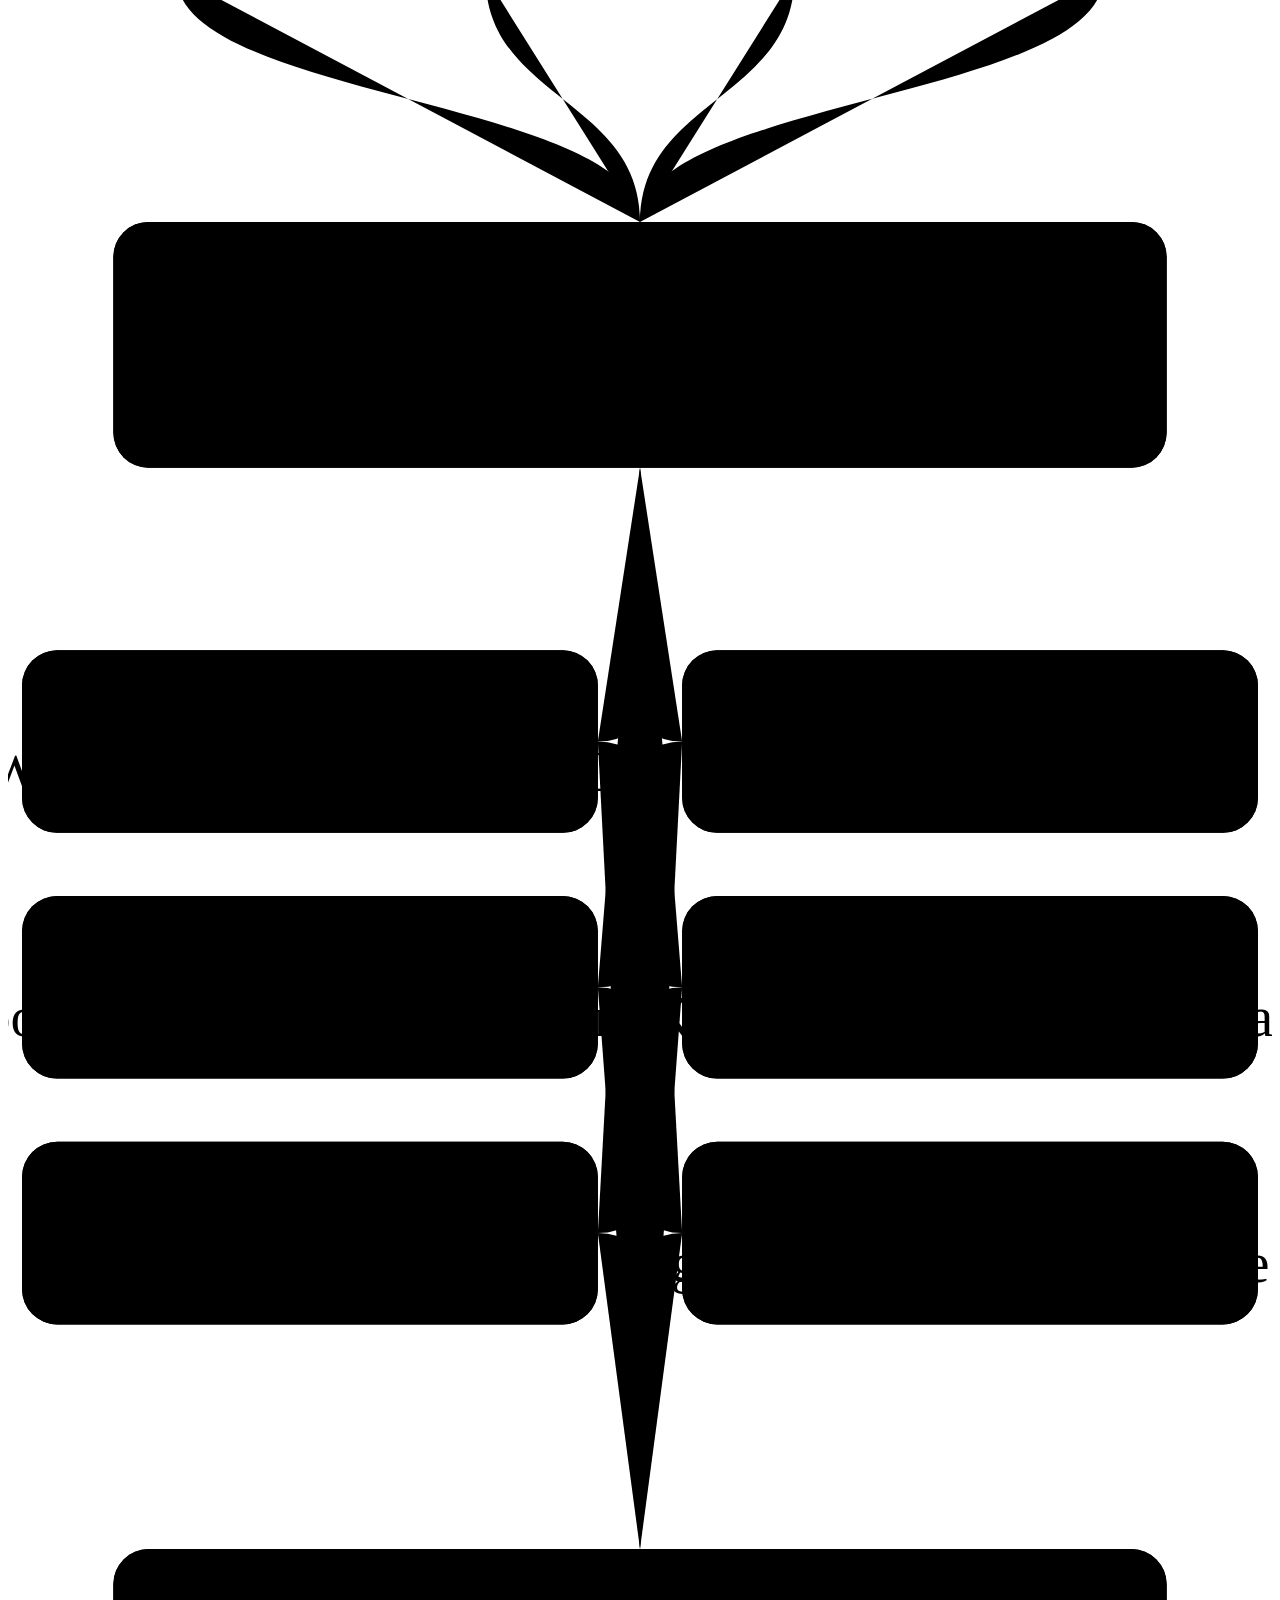
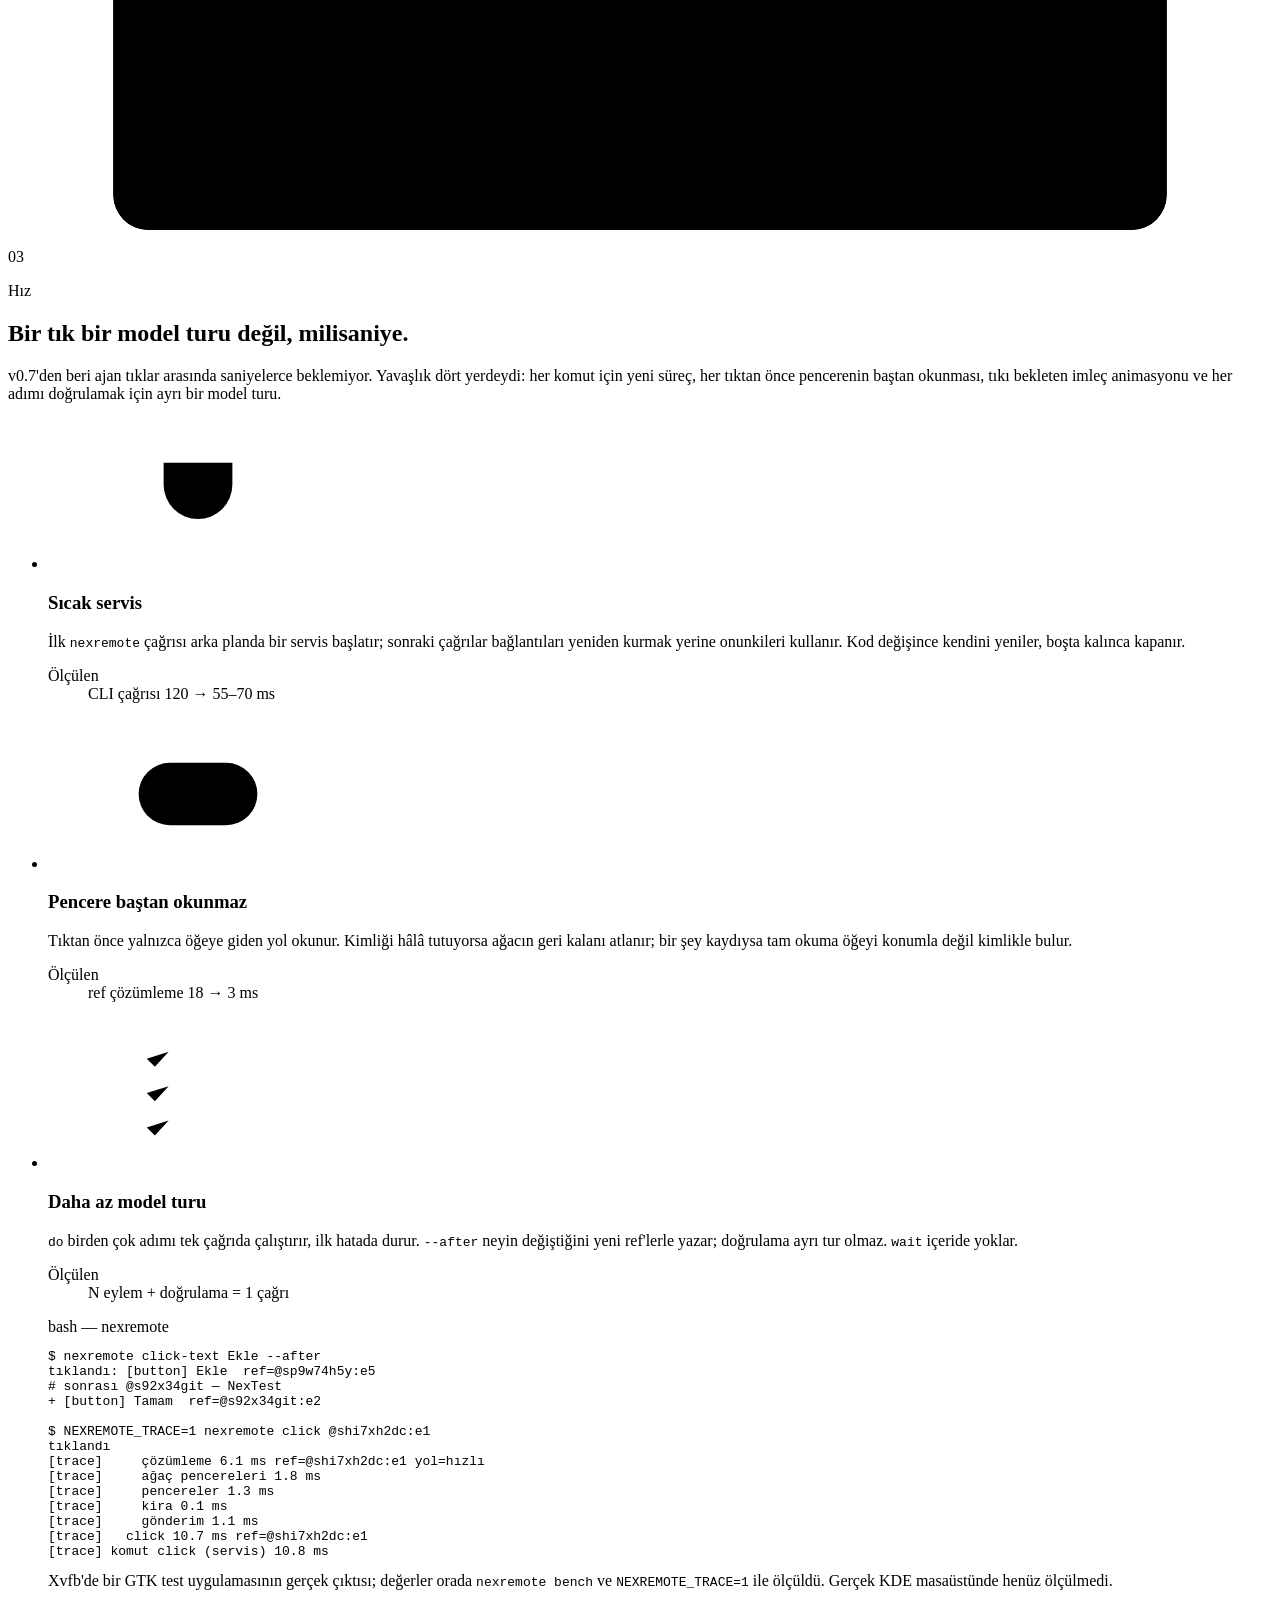
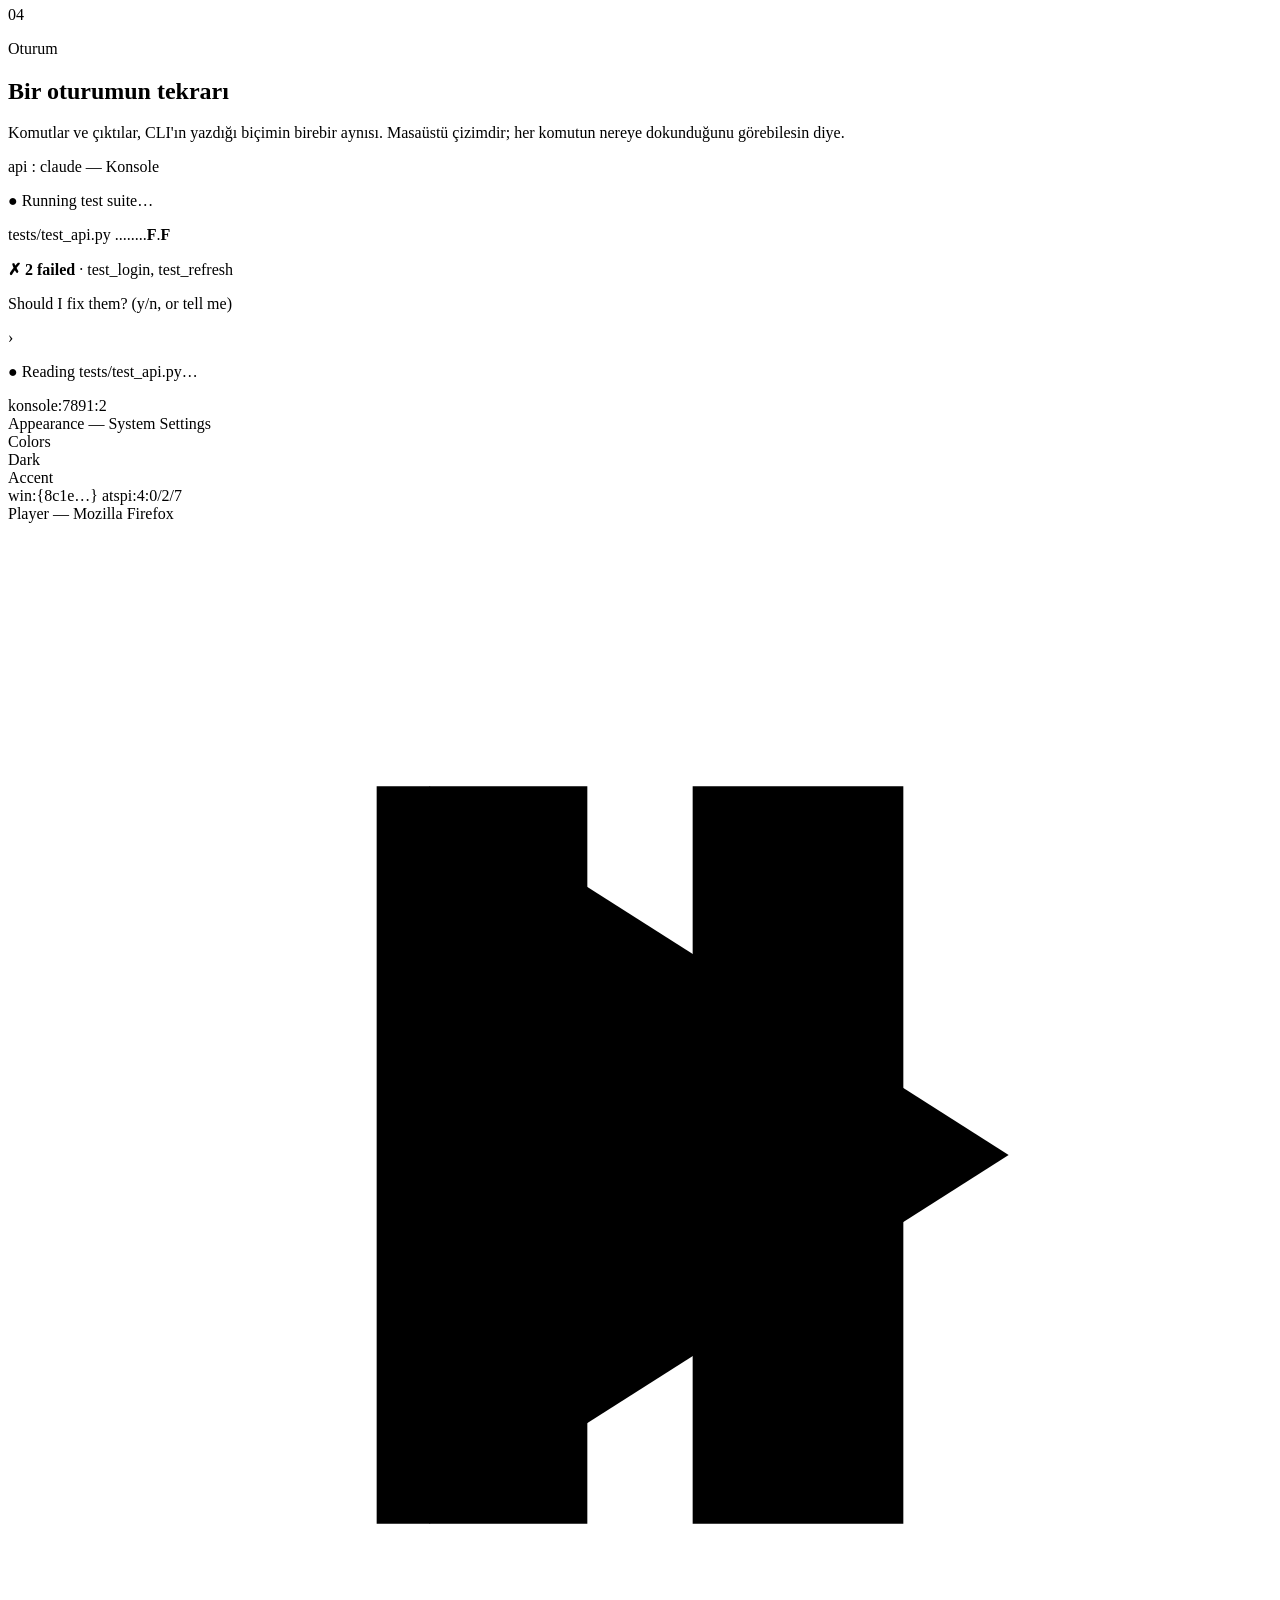
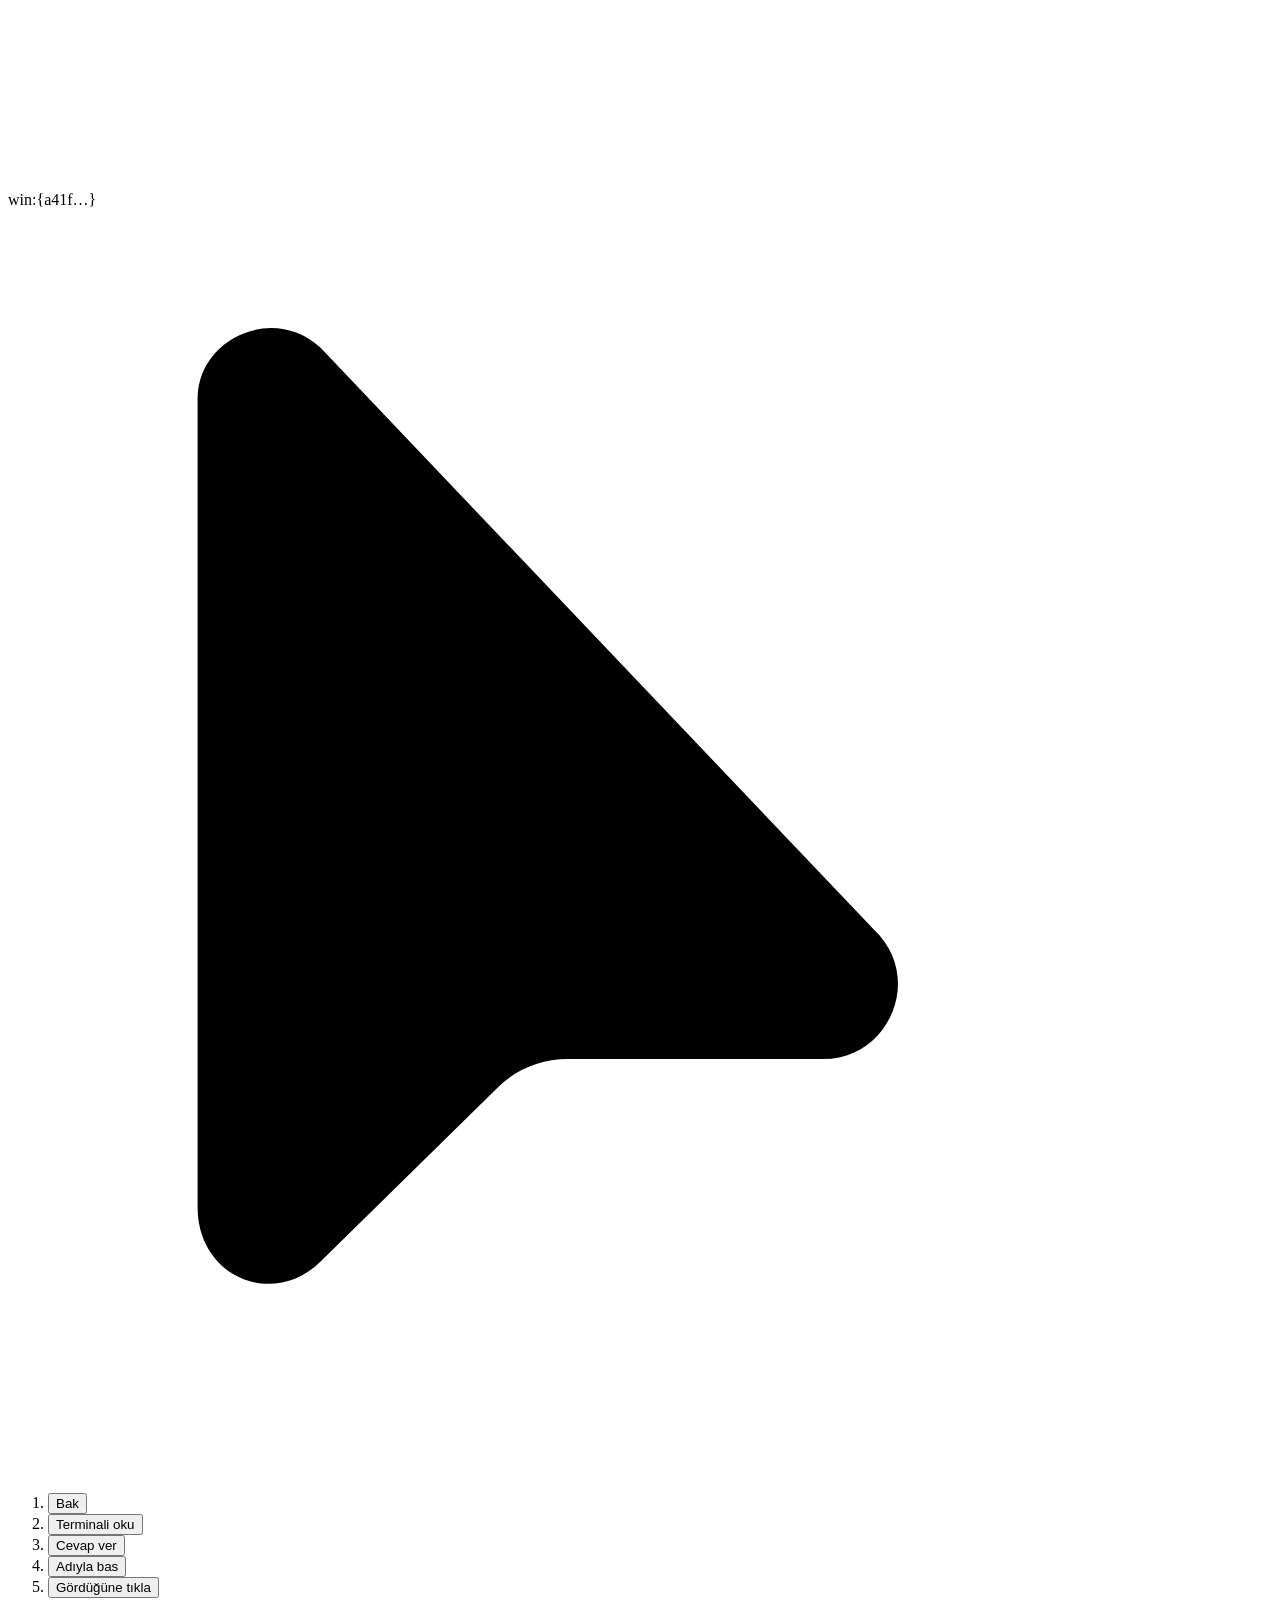
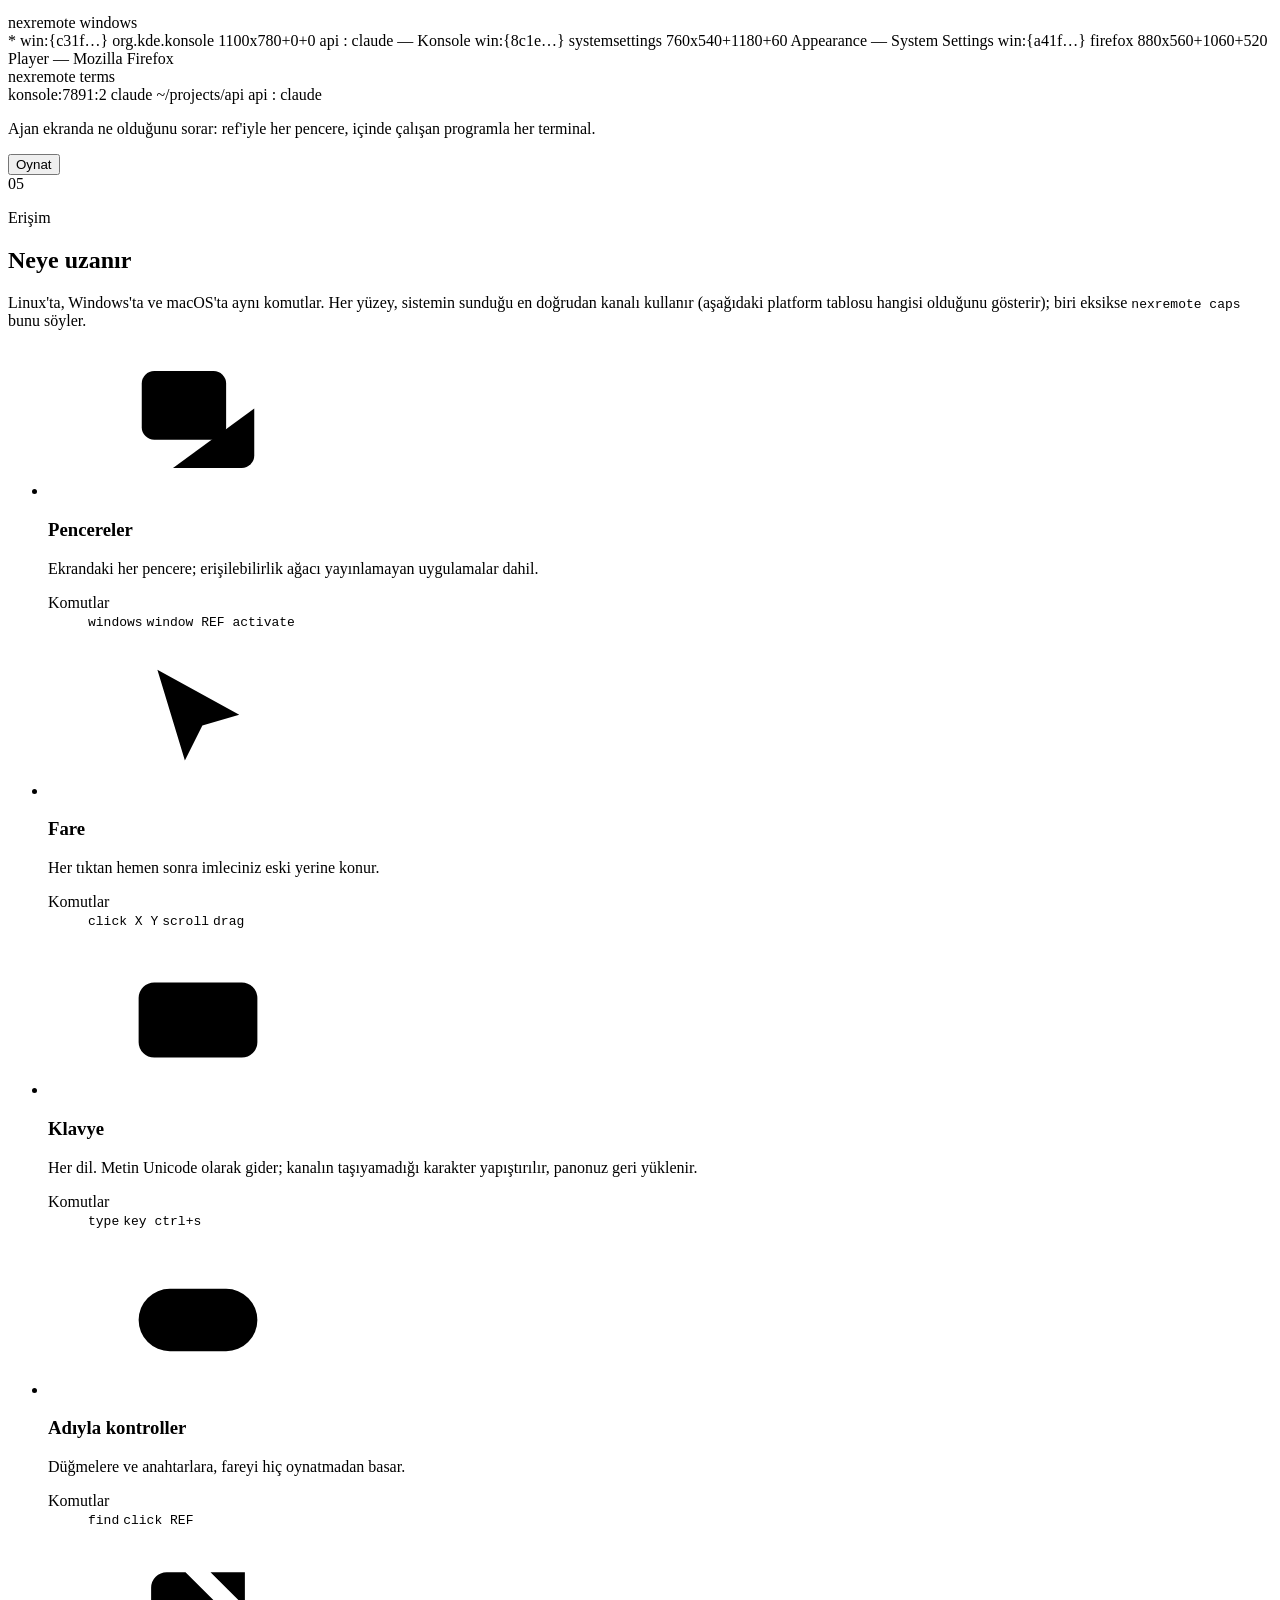
==== commit f549e8f9: "feat(site): sürüm notları ve SSS bölümleri - CHANGELOG.md (TR) ve CHANGELOG.en.md (EN): kullanıcıya " ====
--- a/site/tr/index.html
+++ b/site/tr/index.html
@@ -69,6 +69,7 @@
       <a href="#compare">Karşılaştır</a>
       <a href="#roadmap">Yol haritası</a>
       <a href="#install">Kurulum</a>
+      <a href="#faq">SSS</a>
     </nav>
     <div class="top-tools">
       <a class="btn btn-sm" href="/download/nexremote.zip" download><svg class="ico" aria-hidden="true"><use href="#i-download"/></svg><span>İndir</span></a>
@@ -943,11 +944,23 @@
   </div>
 </section>
 
+<!-- ======================================================= RELEASE NOTES -->
+<section id="changes" class="changes sec" aria-labelledby="changes-h">
+  <div class="wrap">
+    <div class="sec-head" data-reveal>
+      <span class="bignum" aria-hidden="true" data-parallax>13</span>
+      <div><p class="kicker">Sürüm notları</p><h2 id="changes-h" class="big">Sürüm sürüm ne değişti</h2></div>
+      <p>Bu sayfa her derlendiğinde projenin sürüm notlarından üretilir. En yeni sürüm açık; diğerlerini okumak için üzerine tıklayın.</p>
+    </div>
+    <div class="rel-list" data-reveal><details class="rel" open><summary><span class="rel-v">v0.7.0</span><span class="rel-t">Hız</span><span class="rel-new">Son sürüm</span><time class="rel-d" datetime="2026-11-10">10 Kasım 2026</time></summary><div class="rel-body"><p>Tıklar arasında saniyelerce bekleme bitti: ref ile yapılan bir eylem artık milisaniyeler sürüyor.</p><ul><li><strong>Arka plan servisi.</strong> İlk <code>nexremote</code> çağrısı bir servis başlatır; sonraki çağrılar onun açık bağlantılarını kullanır (Xvfb'de CLI çağrısı 120 → 55-70 ms). Kod değişince kendini yeniler, boşta kapanır. <code>NEXREMOTE_SERVICE=0</code> kapatır; macOS ve Windows'ta varsayılan kapalı.</li><li><strong>Ref hızlı yolu.</strong> Tıktan önce pencerenin tamamı değil, yalnızca öğeye giden yol okunur ve kimliği doğrulanır (GTK'da 18 → 3 ms). Bir şey kaydıysa tam okuma öğeyi kimliğiyle bulur. <code>NEXREMOTE_STRICT=1</code> her eylemde tam okur.</li><li><strong>Daha az model turu.</strong> <code>do</code> birden çok adımı tek çağrıda çalıştırır ve ilk hatada durur; <code>--after</code> neyin değiştiğini yeni ref'leriyle söyler; ayrıca <code>wait</code>, <code>click-text</code>, <code>fill</code>, <code>sleep</code>. MCP'de <code>nexremote_batch</code>, <code>nexremote_click_text</code>, <code>nexremote_fill</code>, <code>nexremote_wait</code>, <code>nexremote_after</code>; HTTP'de <code>/batch</code>, <code>/click_text</code>, <code>/fill</code>, <code>/wait</code>.</li><li><strong>Tık imleci beklemez.</strong> Ajan imlecine nereye gideceği söylenir, tık hemen atılır; imleç çalışmıyorsa tıkı bekletmeden arka planda başlar.</li><li><strong>Ölçüm.</strong> <code>NEXREMOTE_TRACE=1</code> adım adım süreleri yazar, <code>nexremote bench</code> p50/p95 verir.</li><li><strong>Düzeltmeler.</strong> <code>win:</code> ref'i aynı uygulamanın başka penceresini seçebiliyordu; tmux oturum adı önekle eşleşiyordu (<code>build</code> → <code>build2</code>); <code>-</code> ile başlayan metin ve <code>&amp;</code> ya da yorumla biten komutlar <code>run</code>'ı bozuyordu; <code>run</code> çıkış kodunu gizliyordu; HTTP adaptörü tarayıcıdan localhost üzerinden sürülebiliyordu ve boş token dosyasıyla token'sız açılıyordu; X11'de <code>key A</code> shift'siz gidiyordu.</li><li>Hızlar Xvfb'de ölçüldü; gerçek KDE masaüstünde henüz ölçülmedi.</li></ul></div></details><details class="rel"><summary><span class="rel-v">v0.6.0</span><span class="rel-t">Linux&#x27;ta daha hızlı</span><time class="rel-d" datetime="2026-11-09">9 Kasım 2026</time></summary><div class="rel-body"><ul><li><strong>Ekran görüntüsü canlı yayından.</strong> Wayland'de kare, giriş servisinin zaten tuttuğu PipeWire yayınından kopyalanır: 1,5 sn yerine yaklaşık 0,2 sn.</li><li><strong>Tıklar imleç animasyonunu beklemez.</strong></li></ul></div></details><details class="rel"><summary><span class="rel-v">v0.5.0</span><span class="rel-t">Ajan imleci her yerde</span><time class="rel-d" datetime="2026-10-29">29 Ekim 2026</time></summary><div class="rel-body"><ul><li><strong>Görünür ajan imleci</strong> artık Linux, Windows ve macOS'ta. Farenize dokunmaz: tıklarınız içinden geçer, odak kaymaz.</li><li><strong>Her adaptörden:</strong> MCP <code>nexremote_cursor</code>, HTTP <code>/cursor</code> ve <code>/cursor_hide</code>, CLI <code>cursor</code>, <code>point</code> ve <code>cursor-hide</code>.</li><li>Windows imleci Wine'da sınandı; macOS imleci henüz gerçek bir Mac'te çalıştırılmadı.</li></ul></div></details><details class="rel"><summary><span class="rel-v">v0.4.0</span><span class="rel-t">Günlük kullanım</span><time class="rel-d" datetime="2026-10-29">29 Ekim 2026</time></summary><div class="rel-body"><ul><li><strong>Electron ve Chromium isimle:</strong> <code>nexremote launch &lt;program&gt;</code> uygulamayı erişilebilirlik ağacı açık başlatır ve pencere ref'ini döndürür. Ağaç boşsa <code>tree</code> nedenini ve ne yapılacağını yazar.</li><li><strong>Sade ağaç:</strong> gizli öğeler atlanır, isimsiz kaplar katlanır, eylemli satırlar <code>ref=</code> taşır (Zen tarayıcıda 550 → 21 satır).</li><li><strong>MCP kaynakları:</strong> <code>nexremote://windows</code>, <code>nexremote://terminals</code>, <code>nexremote://tree/{ref}</code>.</li><li><strong>HTTP adaptörü:</strong> token dosyası, TLS, gövde sınırı; ağa açılırken en az 24 karakterlik token zorunlu. <code>deploy/install-service.sh</code> systemd kullanıcı servisi kurar.</li><li><strong>Sway gerçek bileşimcide:</strong> fare Sway IPC ile, tekerlek wlroots sanal faresiyle, ekran görüntüsü grim ile.</li></ul></div></details><details class="rel"><summary><span class="rel-v">v0.3.0</span><span class="rel-t">Çok platform</span><time class="rel-d" datetime="2026-10-17">17 Ekim 2026</time></summary><div class="rel-body"><ul><li><strong>Tek komut seti, beş masaüstü:</strong> KDE Plasma 6 Wayland, X11, Sway/Hyprland, Windows ve macOS (önizleme) aynı sözleşmenin arkasında.</li><li><strong>pip paketi:</strong> <code>pip install .[all]</code> dört komutu Windows ve macOS'ta da kurar.</li><li><strong>İlk gerçek masaüstü denemesi</strong> (KDE Plasma 6, üç monitör) sandbox'ın yakalayamadığı üç hatayı buldu: ilk ekran dışına tıklanamıyordu, ajan imleci siyah kare içinde çiziliyordu, imleç hedefin 36 px yanında görünüyordu. Üçü de düzeltildi.</li><li><strong>Ajan imleci</strong> kullanıcının imleç temasından çiziliyor ve 120 fps hareket ediyor.</li></ul></div></details><details class="rel"><summary><span class="rel-v">v0.1</span><span class="rel-t">İlk sürüm</span><time class="rel-d" datetime="2026-10-13">13 Ekim 2026</time></summary><div class="rel-body"><ul><li><strong>Dört giriş:</strong> 15 komutlu CLI (<code>--json</code> ile), 13 araçlı MCP sunucusu, HTTP API ve tool calling'i olmayan modeller için metin döngüsü; ajanlar için skill talimatı.</li><li><strong>GUI:</strong> AT-SPI ile pencereleri görme ve kontrollere isimle basma.</li><li><strong>Terminal:</strong> çağrılar arasında yaşayan tmux/PTY oturumları.</li></ul></div></details></div>
+  </div>
+</section>
+
 <!-- ============================================================= CONNECT -->
 <section id="connect" class="connect sec" aria-labelledby="connect-h">
   <div class="wrap">
     <div class="sec-head" data-reveal>
-      <span class="bignum" aria-hidden="true" data-parallax>13</span>
+      <span class="bignum" aria-hidden="true" data-parallax>14</span>
       <div><p class="kicker">Bağlantı</p><h2 id="connect-h" class="big">Ajanına bağla</h2></div>
       <p>Aynı çekirdek, dört giriş. Harness&#x27;ın hangisini konuşuyorsa onu seç.</p>
     </div>
@@ -986,7 +999,7 @@
 <section id="trust" class="trust sec" aria-labelledby="trust-h">
   <div class="wrap trust-grid">
     <div data-reveal>
-      <span class="bignum bignum-inline" aria-hidden="true">14</span>
+      <span class="bignum bignum-inline" aria-hidden="true">15</span>
       <p class="kicker">Güvenlik</p>
       <h2 id="trust-h" class="big">Makinene ne yapar</h2>
     </div>
@@ -1015,7 +1028,7 @@
 <section id="install" class="install sec" aria-labelledby="install-h">
   <div class="wrap">
     <div class="sec-head sec-head-solo" data-reveal>
-      <span class="bignum" aria-hidden="true" data-parallax>15</span>
+      <span class="bignum" aria-hidden="true" data-parallax>16</span>
       <div><p class="kicker">Kurulum</p><h2 id="install-h" class="big">Üç adımda kurulum</h2></div>
     </div>
     <div class="tabs os-tabs" data-tabs data-os-tabs data-reveal>
@@ -1090,6 +1103,19 @@
       </div>
     </div>
   </div>
+</section>
+
+<!-- ================================================================= FAQ -->
+<section id="faq" class="faq sec" aria-labelledby="faq-h">
+  <div class="wrap">
+    <div class="sec-head" data-reveal>
+      <span class="bignum" aria-hidden="true" data-parallax>17</span>
+      <div><p class="kicker">SSS</p><h2 id="faq-h" class="big">Sık sorulanlar</h2></div>
+      <p>Kısa cevaplar. Ayrıntılar yukarıdaki bölümlerde.</p>
+    </div>
+    <div class="faq-list" data-reveal><details class="qa"><summary><h3 class="qa-q">Faremi elimden alır mı?</h3></summary><div class="qa-a"><p>Çoğu zaman ona ihtiyacı yok. İsimle basılan kontroller erişilebilirlik üzerinden gider, terminaller doğrudan okunup yazılır; imleç oynamaz. Yalnızca piksele tık tek imleci ödünç alır ve hemen eski yerine koyar. Görünür ajan imleci ayrı bir çizimdir; tıklarınız içinden geçer.</p></div></details><details class="qa"><summary><h3 class="qa-q">Görsel model gerekir mi?</h3></summary><div class="qa-a"><p>Hayır. Pencereler, kontroller ve terminal metni metin olarak gelir. Ekran görüntüsü yalnızca okunacak bir şey yayınlamayan uygulamalarda gerekir: oyunlar, canvas uygulamaları ve <code>nexremote launch</code> ile başlatılmamış Chromium uygulamaları.</p></div></details><details class="qa"><summary><h3 class="qa-q">Hangi ajan ve modellerle çalışır?</h3></summary><div class="qa-a"><p>Kabuk komutu çalıştırabilen her ajanla: Claude Code, Codex, Aider, Gemini CLI gibi. Claude Desktop ve Cursor gibi MCP istemcileri 28 araç alır. Başka makinedeki ajanlar HTTP API'yi, tool calling'i olmayan yerel modeller metin döngüsünü kullanır.</p></div></details><details class="qa"><summary><h3 class="qa-q">İnternete bir şey gönderir mi?</h3></summary><div class="qa-a"><p>NexRemote'un kendisi dışarıya bağlantı açmaz. HTTP adaptörü yalnızca dinler; token vermezseniz de yalnızca localhost'u. Modele giden, ajanınızın ona gönderdiğidir (ekran görüntüleri dahil); onu seçtiğiniz model sağlayıcısı görür.</p></div></details><details class="qa"><summary><h3 class="qa-q">Başka bir bilgisayarı yönetebilir mi?</h3></summary><div class="qa-a"><p>Evet, o bilgisayarda çalışan HTTP adaptörüyle. En az 24 karakterlik bir token olmadan localhost dışını dinlemez; token bir dosyada durabilir, trafik TLS üzerinden akabilir. <code>deploy/install-service.sh</code> onu systemd kullanıcı servisi olarak kurar.</p></div></details><details class="qa"><summary><h3 class="qa-q">VS Code, Discord ya da Slack gibi bir Electron uygulamasında neden düğme görünmüyor?</h3></summary><div class="qa-a"><p>Electron ve Chromium erişilebilirlik ağacını yalnızca <code>--force-renderer-accessibility</code> ile başlatılınca yayınlar. Uygulamayı bu bayrağı ekleyen <code>nexremote launch &lt;program&gt;</code> ile başlatın; zaten çalışan bir uygulamanın bu yolla yeniden başlatılması gerekir.</p></div></details><details class="qa"><summary><h3 class="qa-q">Wayland sürekli izin soruyor. Nasıl durdururum, izni nasıl geri alırım?</h3></summary><div class="qa-a"><p>Uzaktan kontrol penceresinde bir kez <em>Allow restoring</em> kutusunu işaretleyin, bir daha sormaz. İzni geri almak için <code>~/.config/nexremote/portal.json</code> dosyasını silin.</p></div></details><details class="qa"><summary><h3 class="qa-q">GNOME&#x27;da çalışır mı?</h3></summary><div class="qa-a"><p>Çalışması gerekir, ama henüz test edilmedi. Fare ve klavye KDE'deki aynı RemoteDesktop portalından geçer; pencere listesi erişilebilirlik ağacına düşer, bu yüzden ağaç yayınlamayan uygulamalar listede görünmez.</p></div></details><details class="qa"><summary><h3 class="qa-q">v0.7&#x27;den beri bir şey farklı davranıyor. Eski davranışa nasıl dönerim?</h3></summary><div class="qa-a"><p><code>NEXREMOTE_STRICT=1</code> hızlı yol yerine her eylemden önce pencerenin tamamını okur. <code>NEXREMOTE_SERVICE=0</code> her komutu arka plan servisi yerine kendi sürecinde çalıştırır. KDE'de <code>NEXREMOTE_KWIN_WATCH=0</code> kalıcı pencere izleyicisini kapatır. <code>NEXREMOTE_TRACE=1</code> zamanın hangi adımda gittiğini gösterir.</p></div></details><details class="qa"><summary><h3 class="qa-q">Ücretsiz mi?</h3></summary><div class="qa-a"><p>Evet. MIT lisanslı; indirilen paket kaynak kodun tamamını içerir.</p></div></details></div>
+  </div>
+  <script type="application/ld+json">{"@context": "https://schema.org", "@type": "FAQPage", "mainEntity": [{"@type": "Question", "name": "Faremi elimden alır mı?", "acceptedAnswer": {"@type": "Answer", "text": "Çoğu zaman ona ihtiyacı yok. İsimle basılan kontroller erişilebilirlik üzerinden gider, terminaller doğrudan okunup yazılır; imleç oynamaz. Yalnızca piksele tık tek imleci ödünç alır ve hemen eski yerine koyar. Görünür ajan imleci ayrı bir çizimdir; tıklarınız içinden geçer."}}, {"@type": "Question", "name": "Görsel model gerekir mi?", "acceptedAnswer": {"@type": "Answer", "text": "Hayır. Pencereler, kontroller ve terminal metni metin olarak gelir. Ekran görüntüsü yalnızca okunacak bir şey yayınlamayan uygulamalarda gerekir: oyunlar, canvas uygulamaları ve nexremote launch ile başlatılmamış Chromium uygulamaları."}}, {"@type": "Question", "name": "Hangi ajan ve modellerle çalışır?", "acceptedAnswer": {"@type": "Answer", "text": "Kabuk komutu çalıştırabilen her ajanla: Claude Code, Codex, Aider, Gemini CLI gibi. Claude Desktop ve Cursor gibi MCP istemcileri 28 araç alır. Başka makinedeki ajanlar HTTP API'yi, tool calling'i olmayan yerel modeller metin döngüsünü kullanır."}}, {"@type": "Question", "name": "İnternete bir şey gönderir mi?", "acceptedAnswer": {"@type": "Answer", "text": "NexRemote'un kendisi dışarıya bağlantı açmaz. HTTP adaptörü yalnızca dinler; token vermezseniz de yalnızca localhost'u. Modele giden, ajanınızın ona gönderdiğidir (ekran görüntüleri dahil); onu seçtiğiniz model sağlayıcısı görür."}}, {"@type": "Question", "name": "Başka bir bilgisayarı yönetebilir mi?", "acceptedAnswer": {"@type": "Answer", "text": "Evet, o bilgisayarda çalışan HTTP adaptörüyle. En az 24 karakterlik bir token olmadan localhost dışını dinlemez; token bir dosyada durabilir, trafik TLS üzerinden akabilir. deploy/install-service.sh onu systemd kullanıcı servisi olarak kurar."}}, {"@type": "Question", "name": "VS Code, Discord ya da Slack gibi bir Electron uygulamasında neden düğme görünmüyor?", "acceptedAnswer": {"@type": "Answer", "text": "Electron ve Chromium erişilebilirlik ağacını yalnızca --force-renderer-accessibility ile başlatılınca yayınlar. Uygulamayı bu bayrağı ekleyen nexremote launch <program> ile başlatın; zaten çalışan bir uygulamanın bu yolla yeniden başlatılması gerekir."}}, {"@type": "Question", "name": "Wayland sürekli izin soruyor. Nasıl durdururum, izni nasıl geri alırım?", "acceptedAnswer": {"@type": "Answer", "text": "Uzaktan kontrol penceresinde bir kez Allow restoring kutusunu işaretleyin, bir daha sormaz. İzni geri almak için ~/.config/nexremote/portal.json dosyasını silin."}}, {"@type": "Question", "name": "GNOME'da çalışır mı?", "acceptedAnswer": {"@type": "Answer", "text": "Çalışması gerekir, ama henüz test edilmedi. Fare ve klavye KDE'deki aynı RemoteDesktop portalından geçer; pencere listesi erişilebilirlik ağacına düşer, bu yüzden ağaç yayınlamayan uygulamalar listede görünmez."}}, {"@type": "Question", "name": "v0.7'den beri bir şey farklı davranıyor. Eski davranışa nasıl dönerim?", "acceptedAnswer": {"@type": "Answer", "text": "NEXREMOTE_STRICT=1 hızlı yol yerine her eylemden önce pencerenin tamamını okur. NEXREMOTE_SERVICE=0 her komutu arka plan servisi yerine kendi sürecinde çalıştırır. KDE'de NEXREMOTE_KWIN_WATCH=0 kalıcı pencere izleyicisini kapatır. NEXREMOTE_TRACE=1 zamanın hangi adımda gittiğini gösterir."}}, {"@type": "Question", "name": "Ücretsiz mi?", "acceptedAnswer": {"@type": "Answer", "text": "Evet. MIT lisanslı; indirilen paket kaynak kodun tamamını içerir."}}]}</script>
 </section>
 
 <!-- ========================================================= CLOSING CTA -->
@@ -1131,6 +1157,8 @@
     </span>
     <a href="#how">Nasıl çalışır</a>
     <a href="#install">Kurulum</a>
+    <a href="#changes">Sürüm notları</a>
+    <a href="#faq">SSS</a>
     <a href="/download/nexremote.zip" download>İndir</a>
     <span class="foot-contact">İletişim: <a href="mailto:omeralibayrakcii@gmail.com?subject=NexRemote%20hakk%C4%B1nda">omeralibayrakcii@gmail.com</a></span>
     <a href="/" hreflang="en" data-lang="en" class="lang-foot" lang="en">English</a>
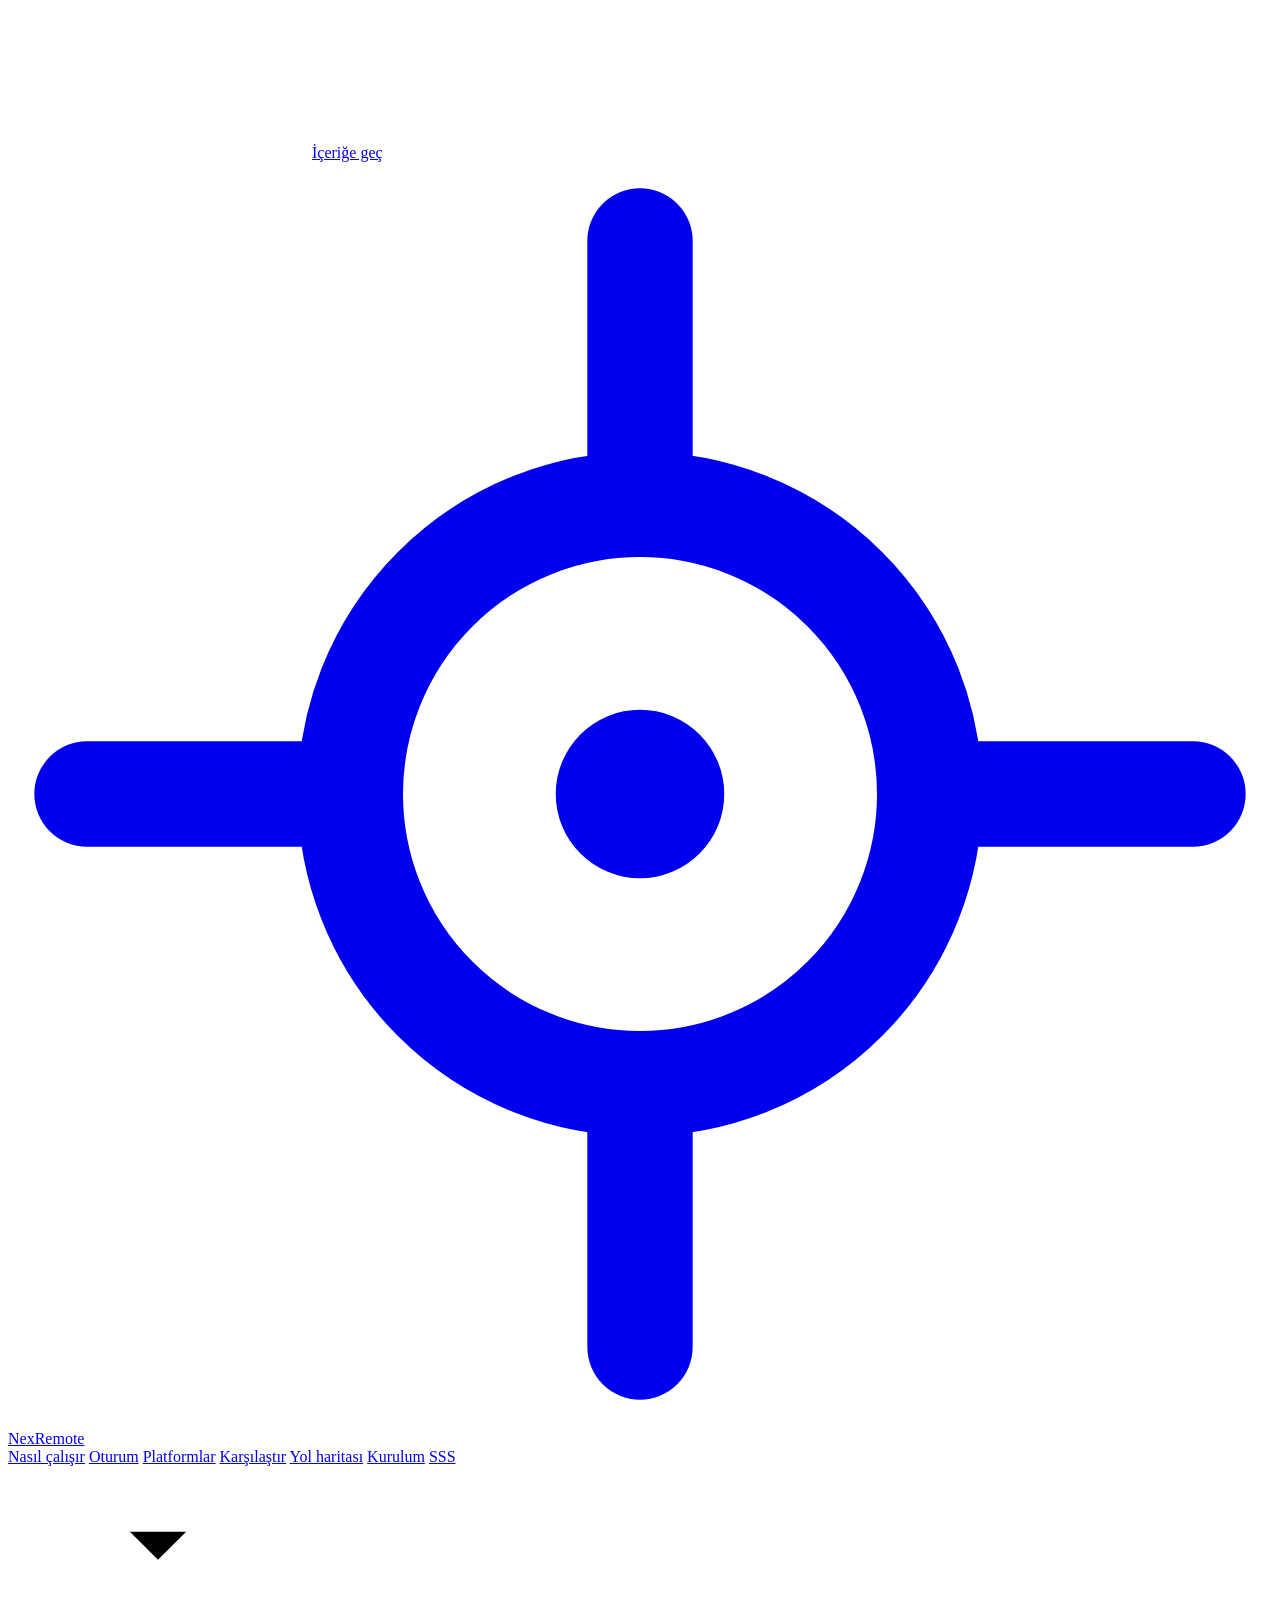
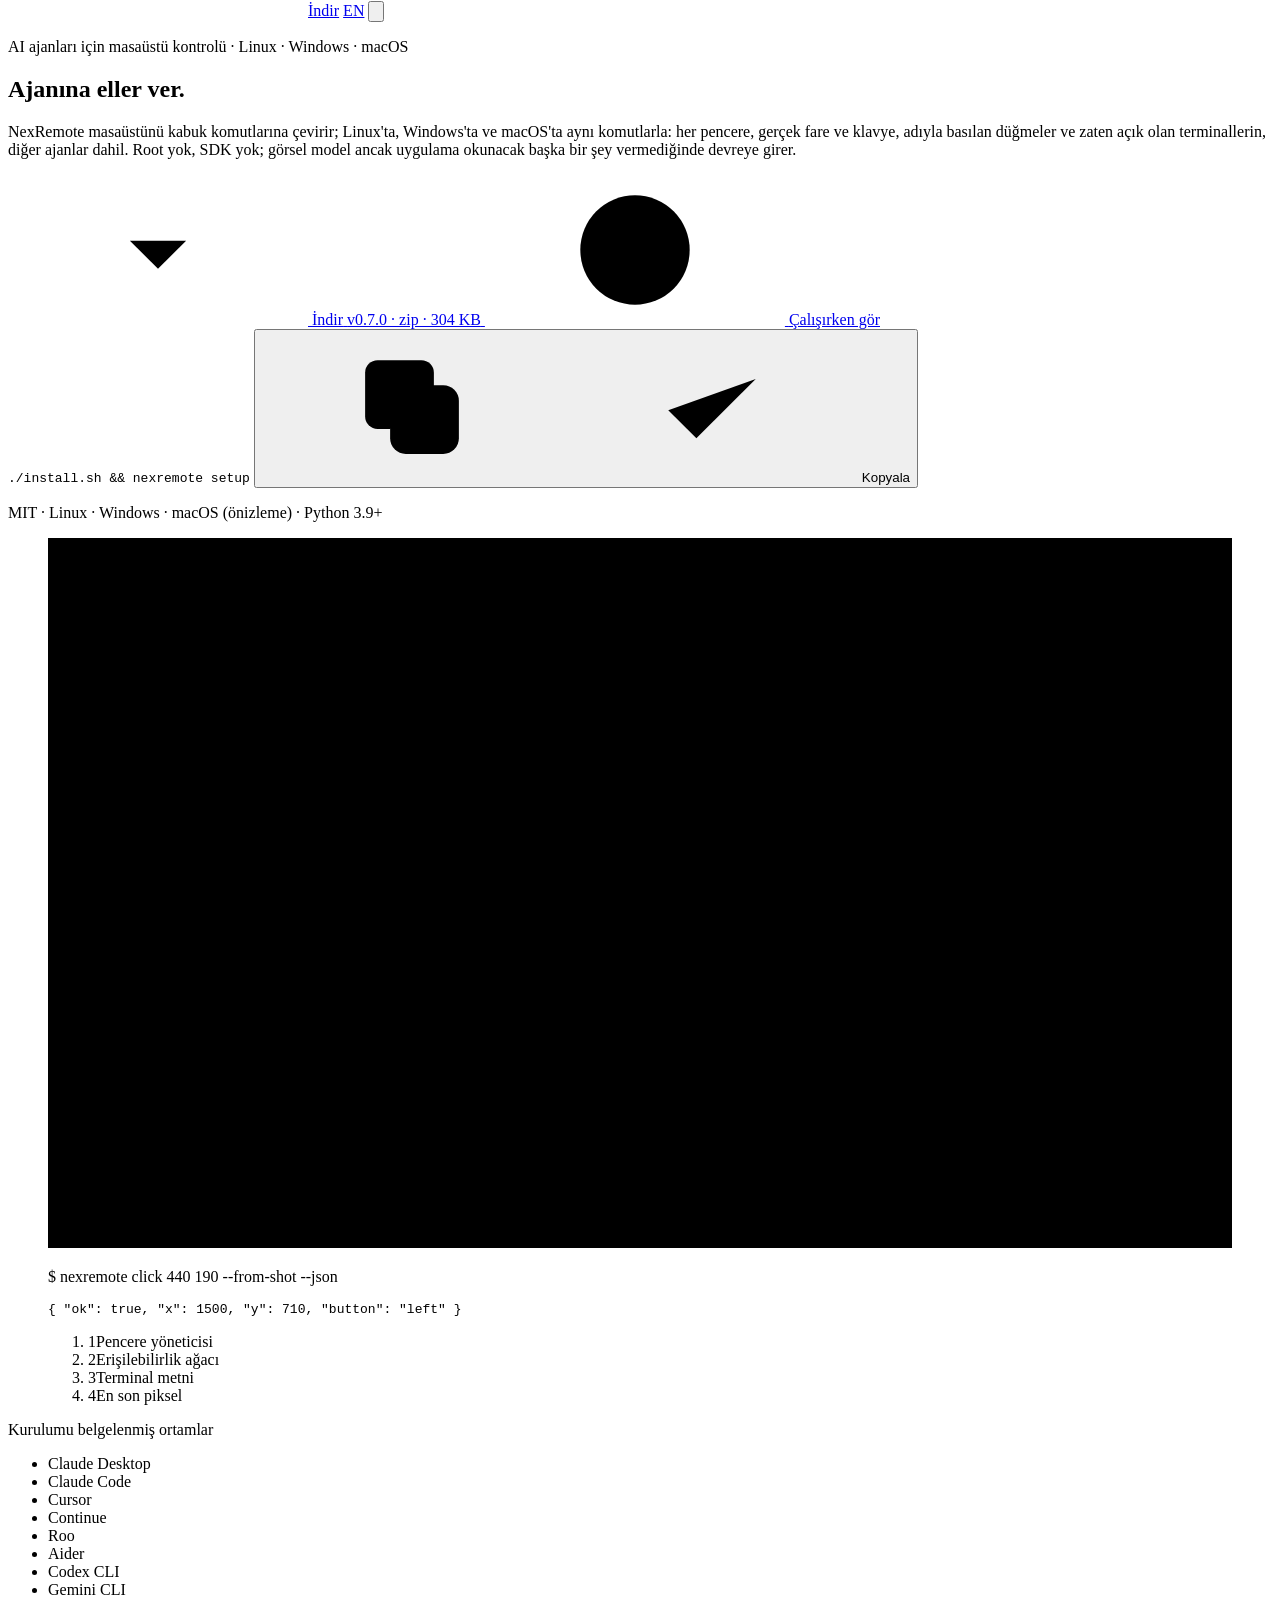
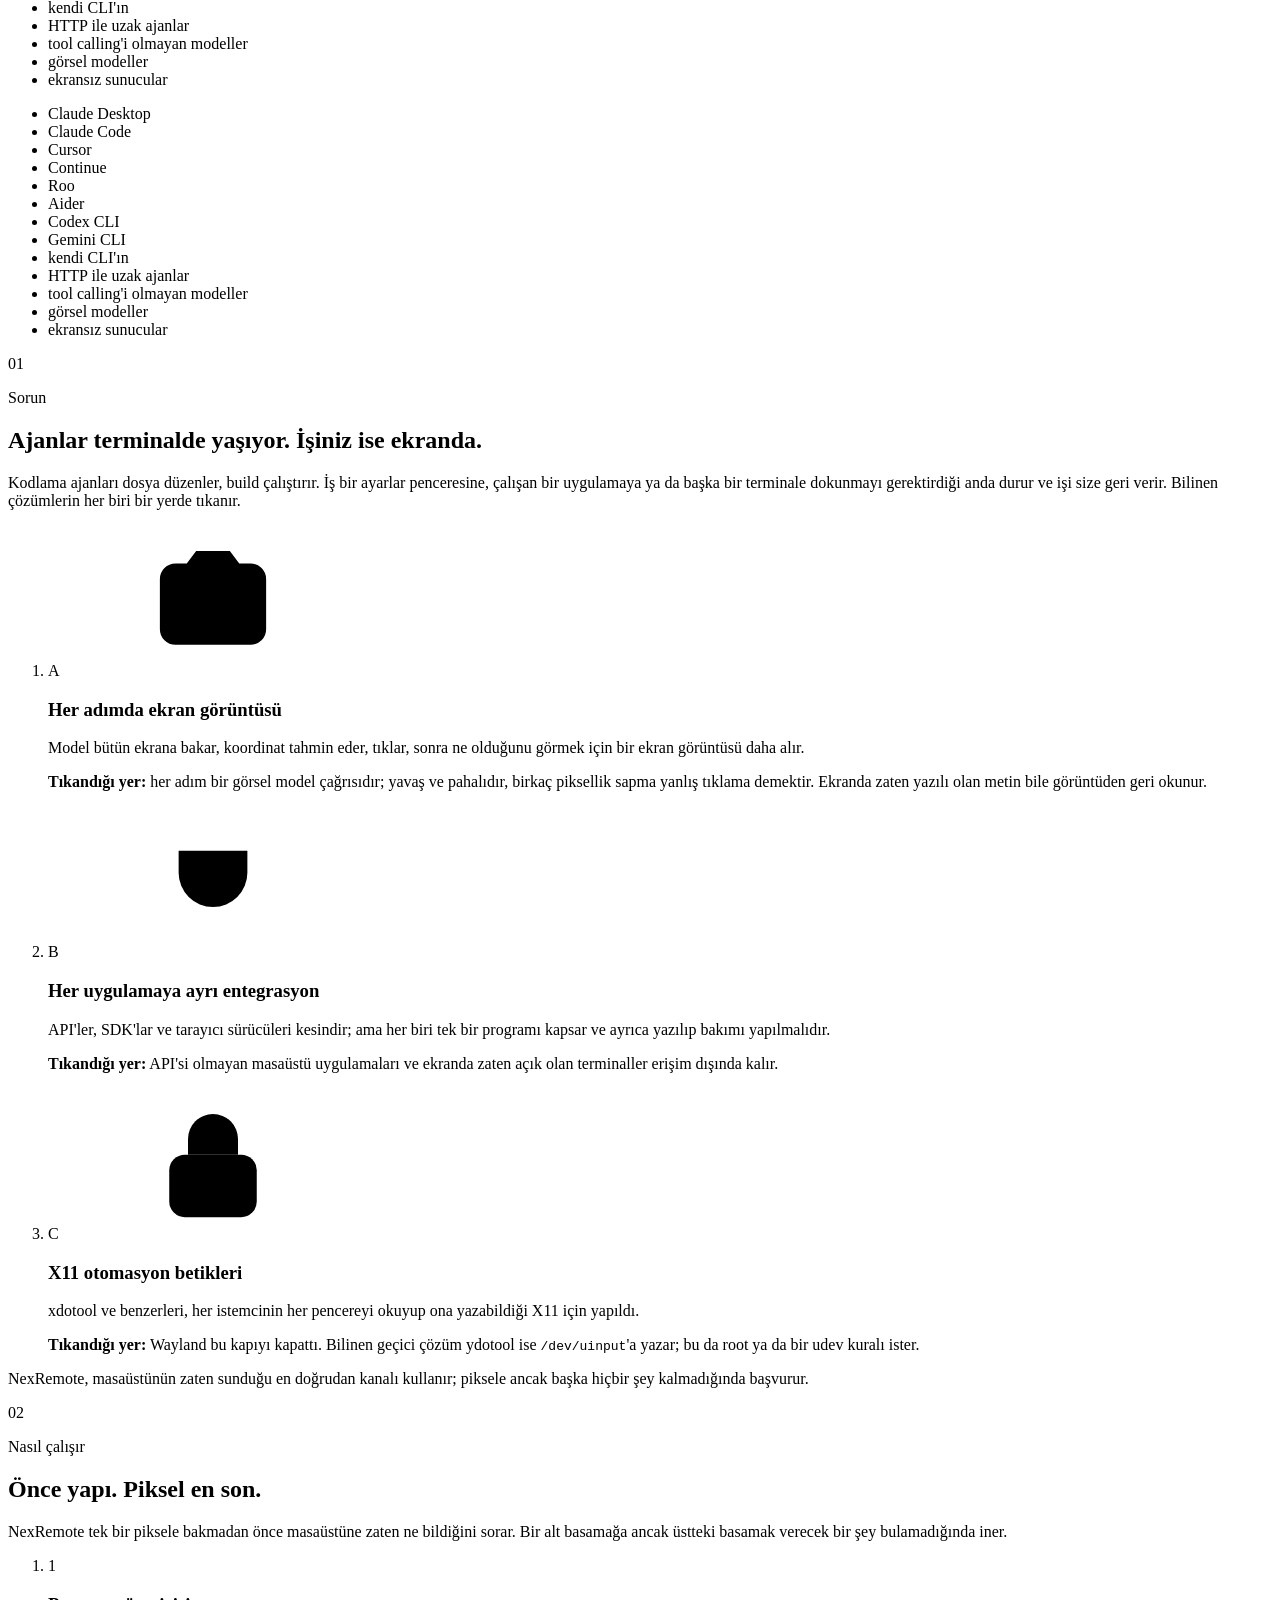
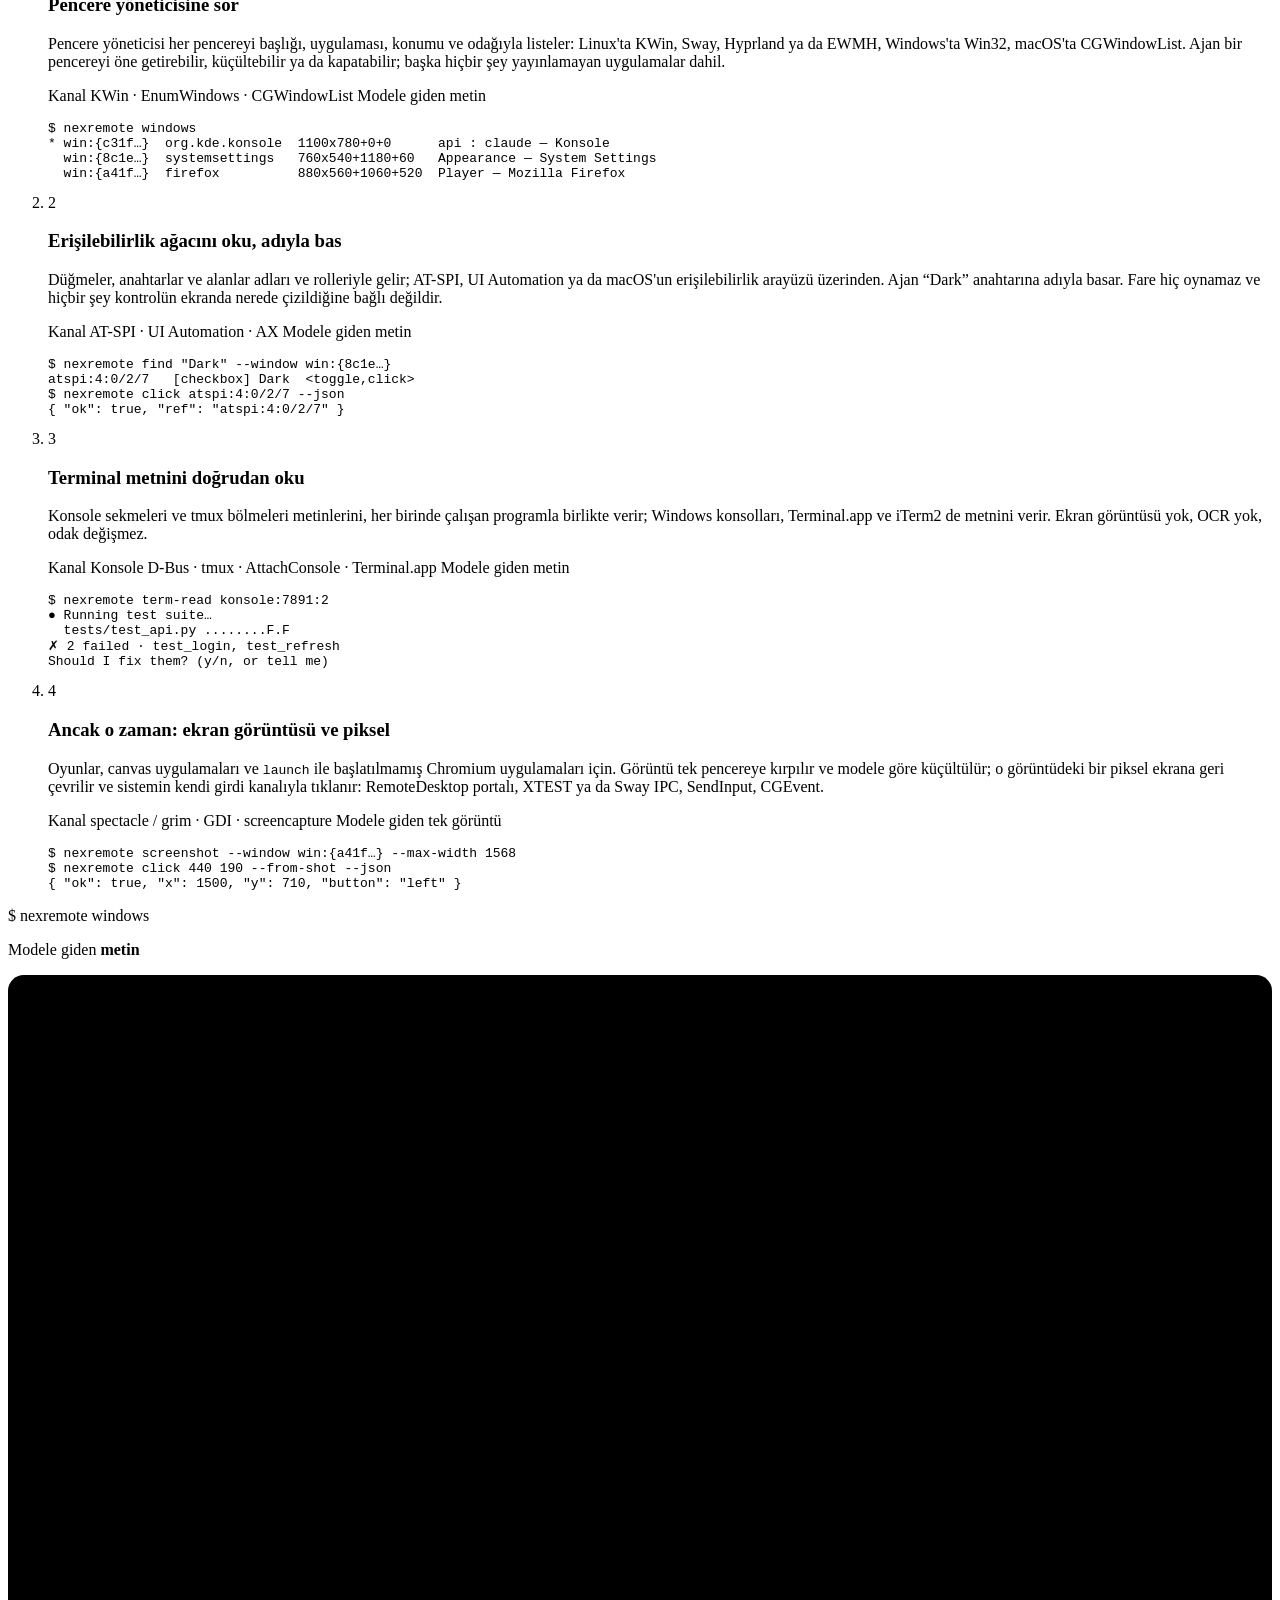
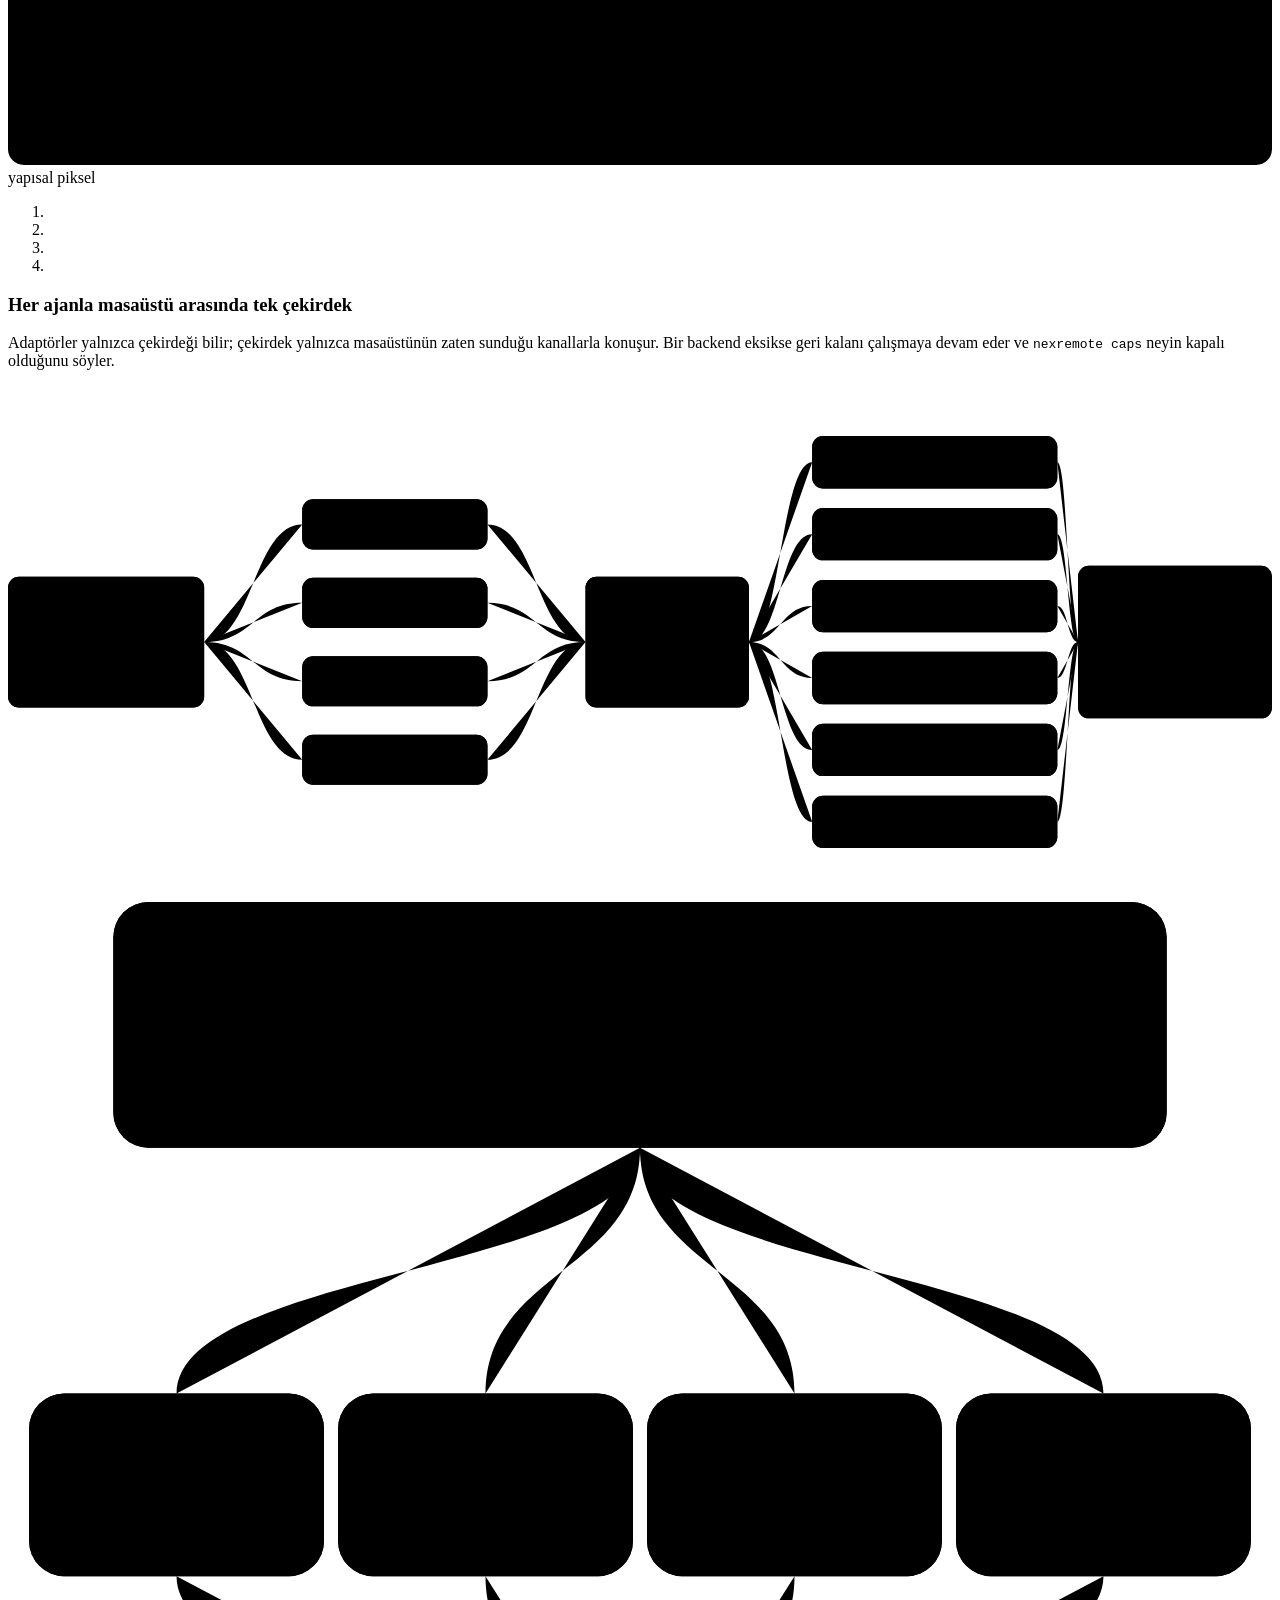
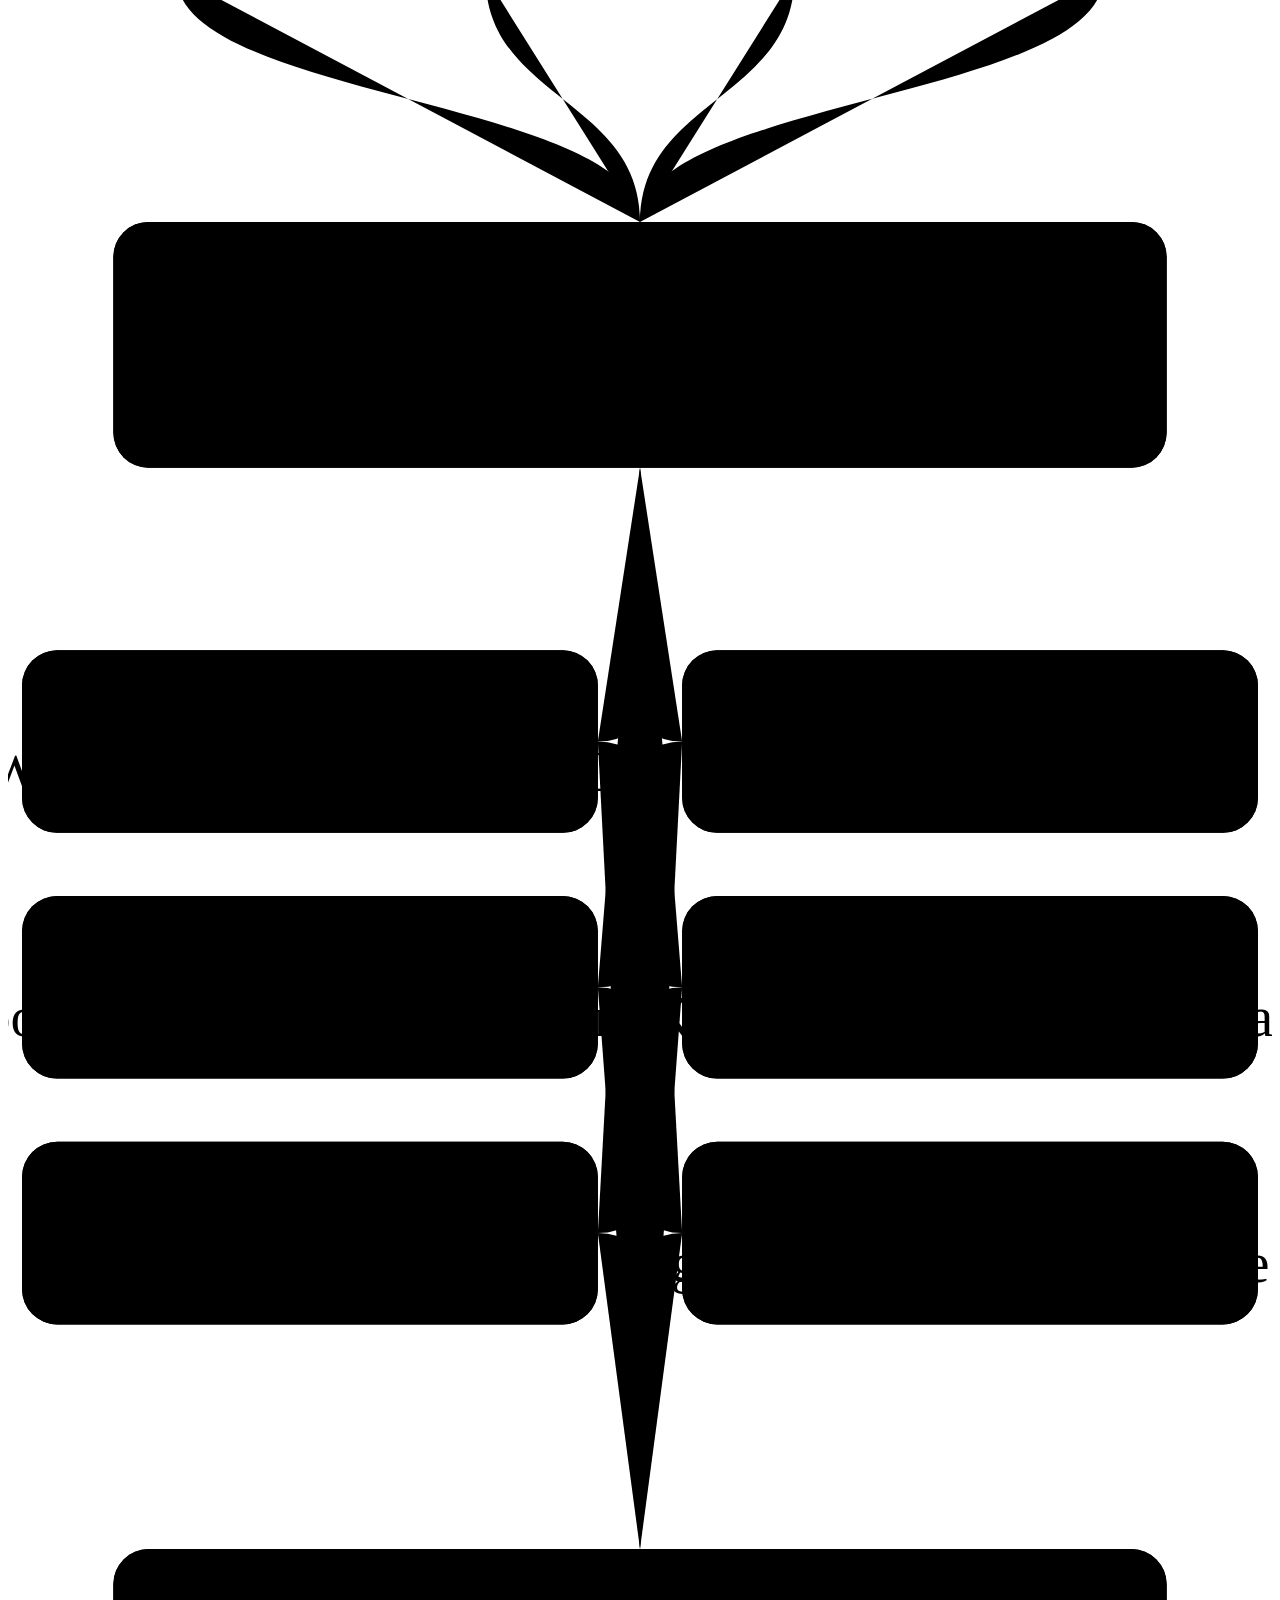
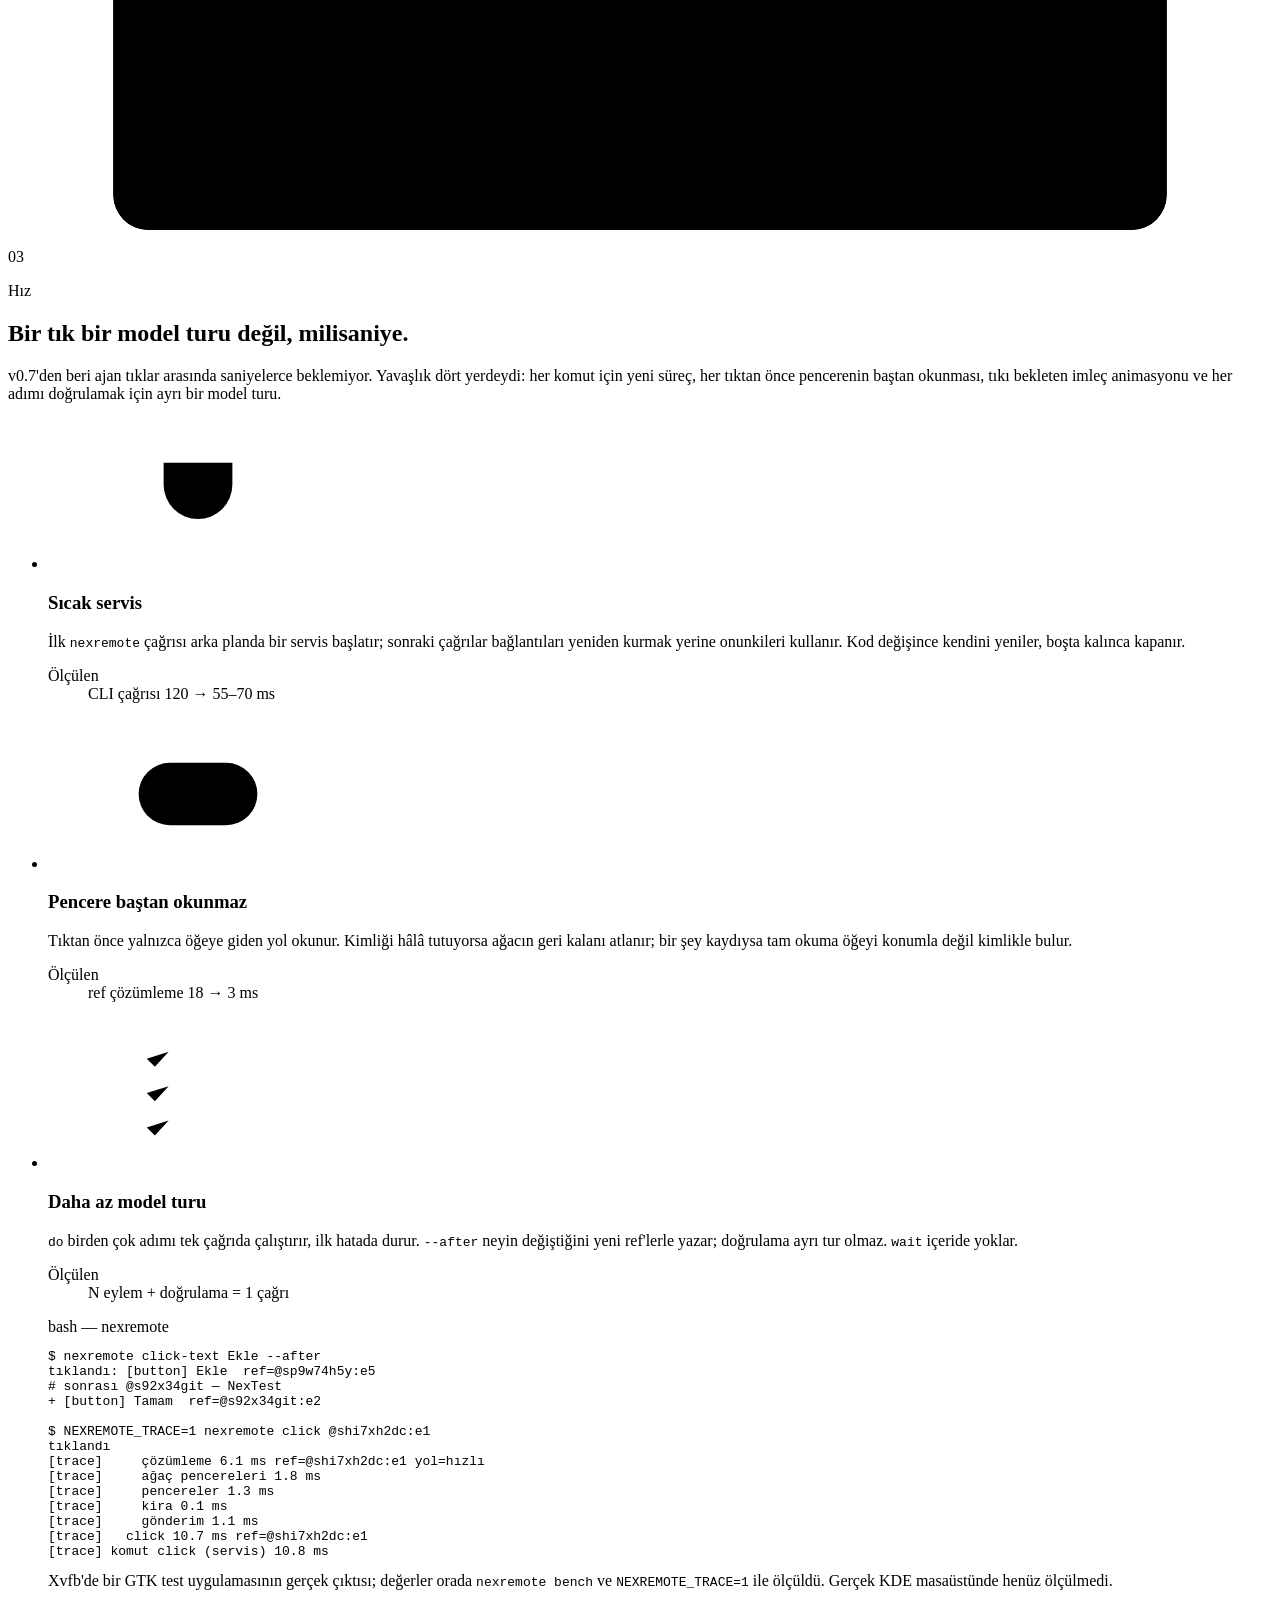
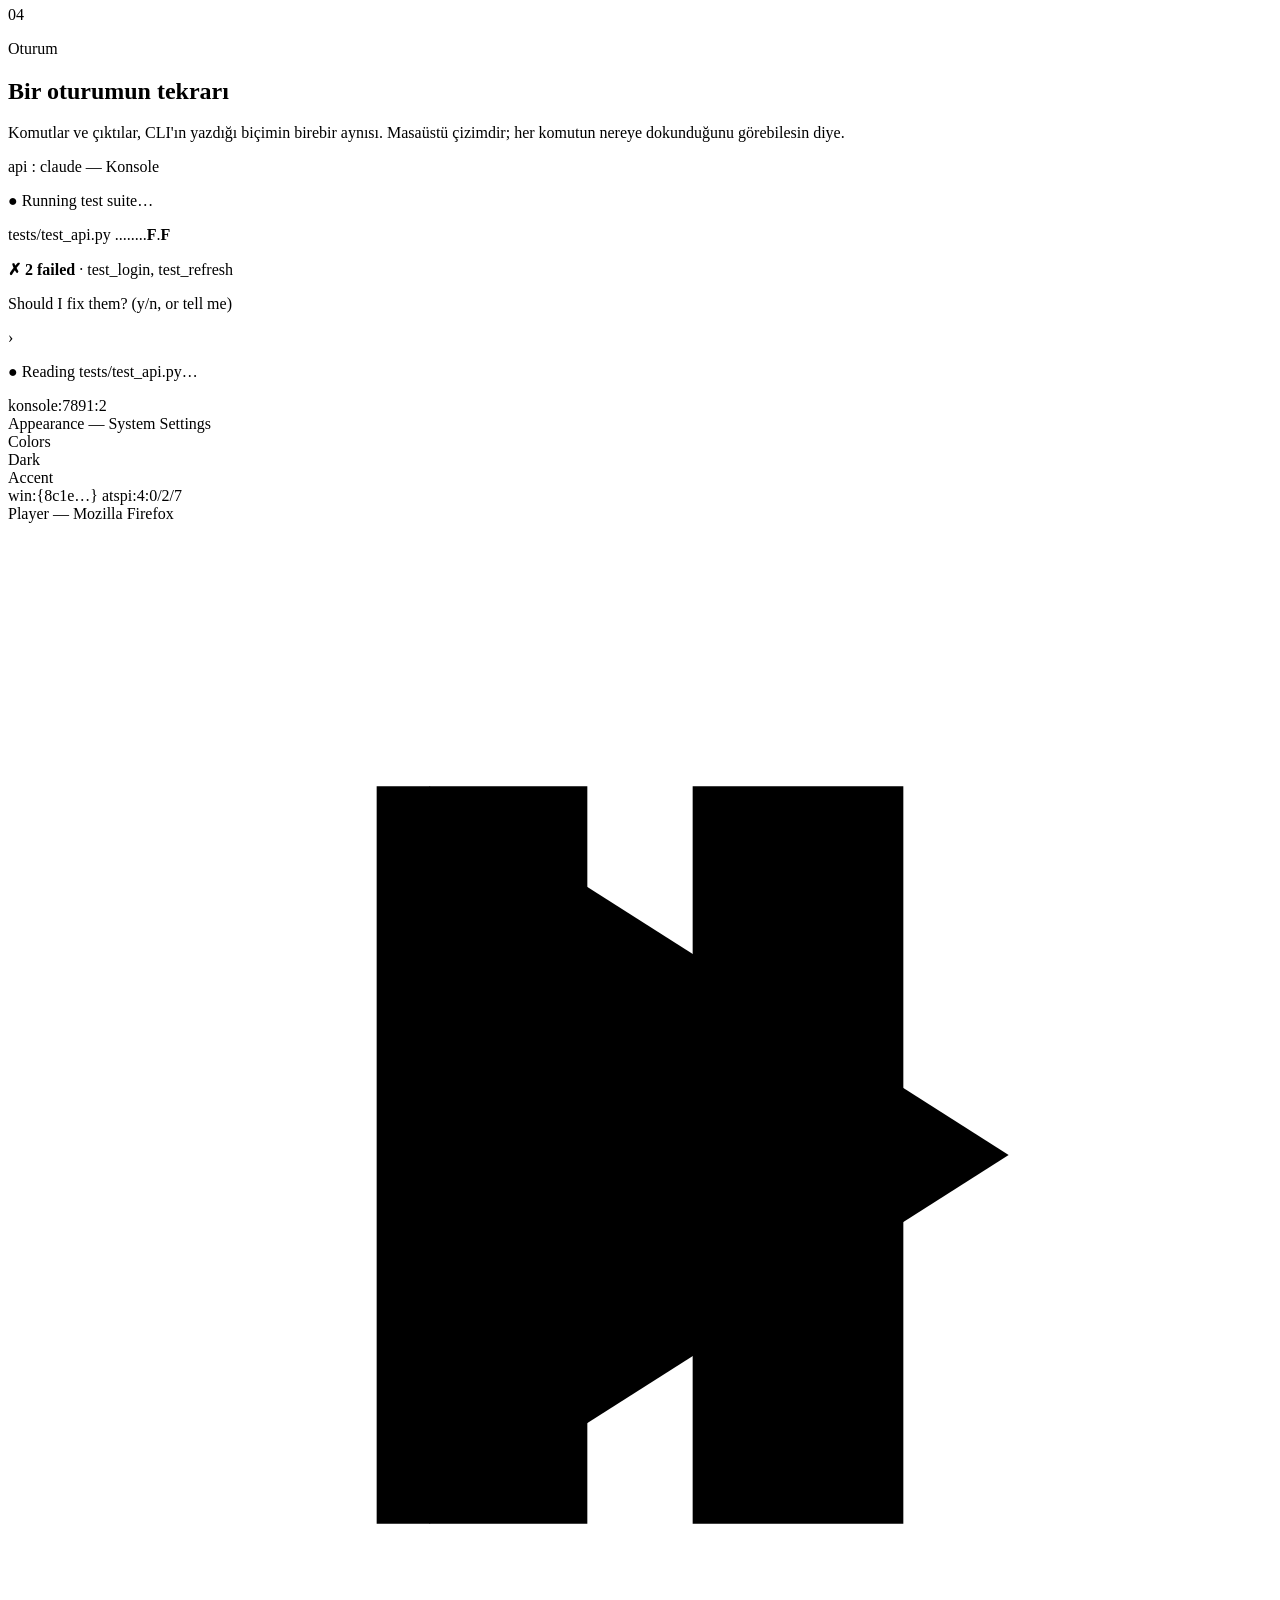
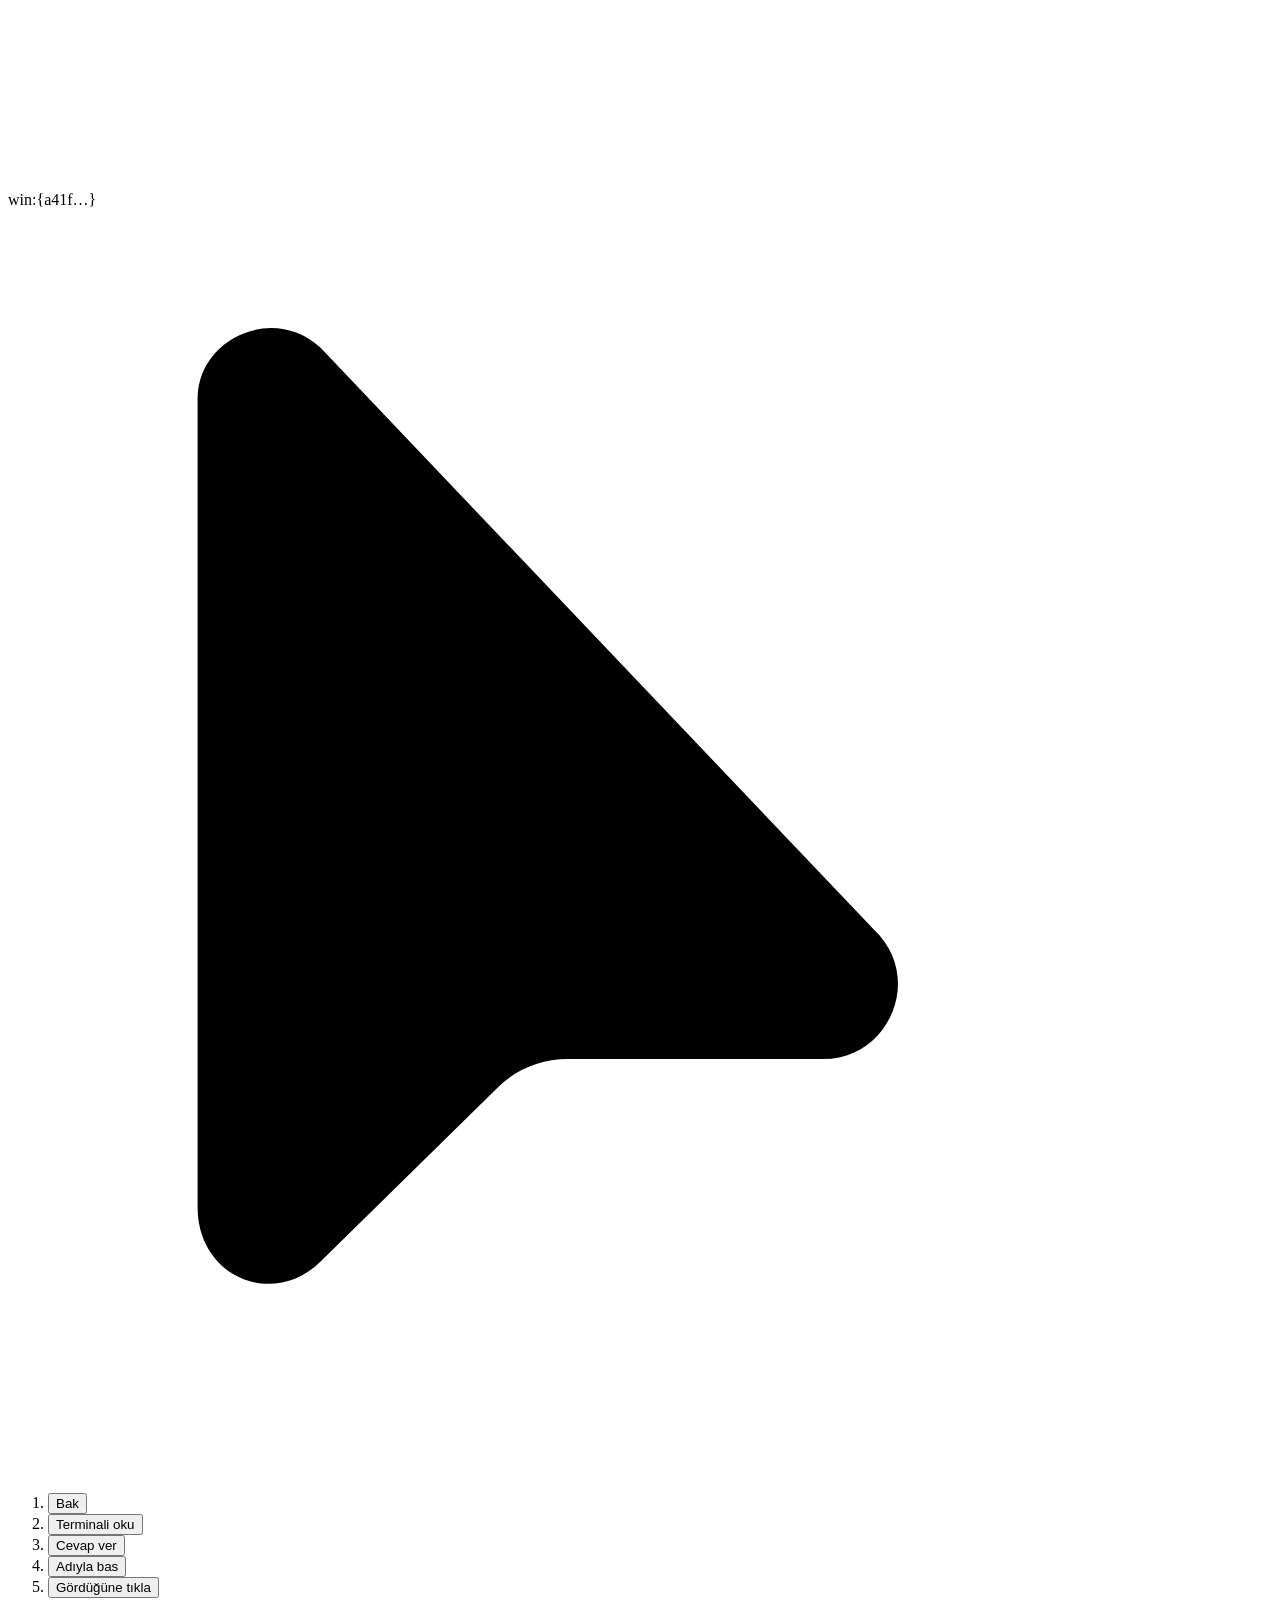
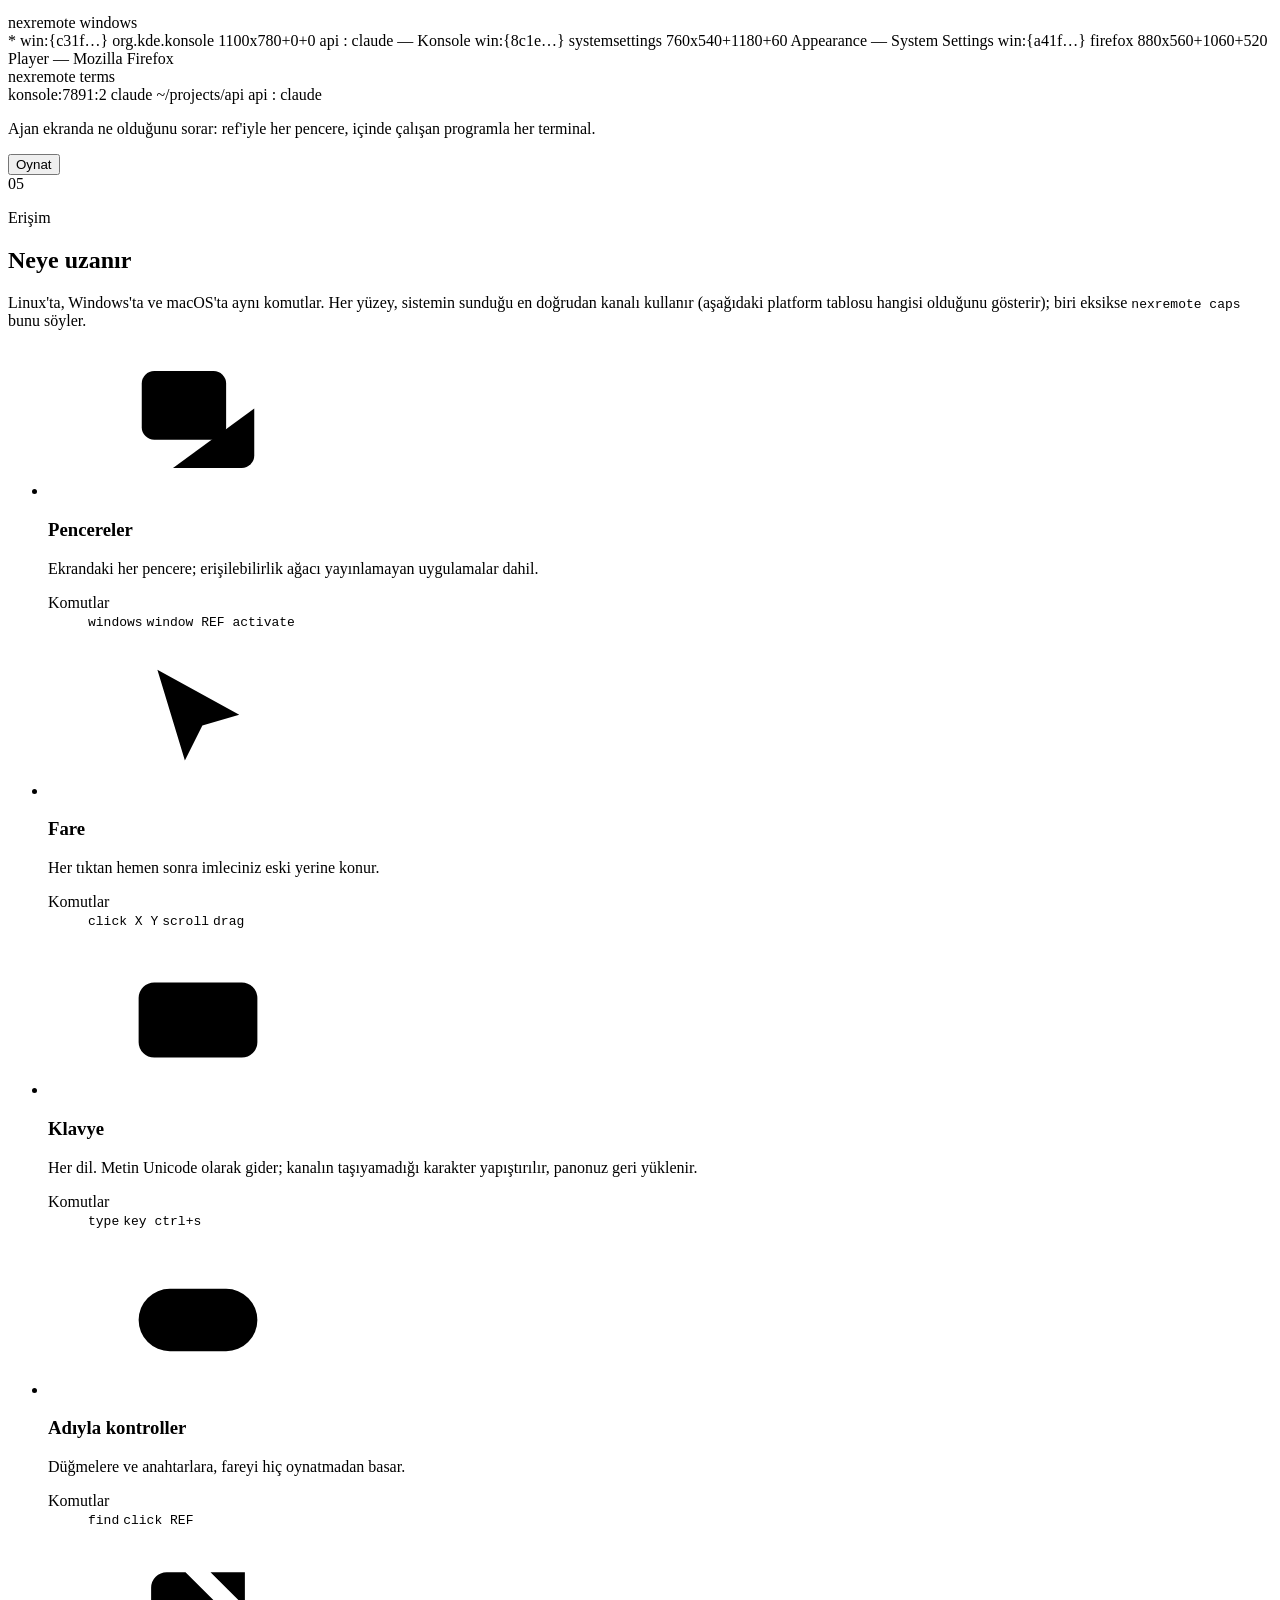
==== commit 61711ac9: "chore(site): indirme paketi (sürüm notları dahil) Co-Authored-By: Claude Opus 5.5 <noreply@anthropic" ====
--- a/site/tr/index.html
+++ b/site/tr/index.html
@@ -97,7 +97,7 @@
           <a class="btn btn-invert" href="/download/nexremote.zip" download data-magnet>
             <svg class="ico" aria-hidden="true"><use href="#i-download"/></svg>
             <span>İndir</span>
-            <span class="btn-meta">v0.7.0 · zip · 299 KB</span>
+            <span class="btn-meta">v0.7.0 · zip · 304 KB</span>
           </a>
           <a class="btn btn-ghost" href="#replay" data-magnet>
             <svg class="ico" aria-hidden="true"><use href="#i-play"/></svg>
@@ -1044,7 +1044,7 @@
           <li>
             <h3>İndir ve aç</h3>
             <div class="copyline"><code id="cmd-l1">unzip nexremote.zip &amp;&amp; cd nexremote</code><button class="copy" type="button" data-copy="#cmd-l1" data-done="Kopyalandı"><span class="copy-ico" aria-hidden="true"><svg class="ico i1"><use href="#i-copy"/></svg><svg class="ico i2"><use href="#i-check"/></svg></span><span data-label>Kopyala</span></button></div>
-            <p><a href="/download/nexremote.zip" download>nexremote.zip</a> (299 KB) · <a href="/download/nexremote.tar.gz" download>nexremote.tar.gz</a> (245 KB)</p>
+            <p><a href="/download/nexremote.zip" download>nexremote.zip</a> (304 KB) · <a href="/download/nexremote.tar.gz" download>nexremote.tar.gz</a> (249 KB)</p>
           </li>
           <li>
             <h3>Komutları kur</h3>
@@ -1065,7 +1065,7 @@
           <li>
             <h3>İndir ve aç</h3>
             <div class="copyline"><code id="cmd-w1">Expand-Archive nexremote.zip -DestinationPath .; cd nexremote</code><button class="copy" type="button" data-copy="#cmd-w1" data-done="Kopyalandı"><span class="copy-ico" aria-hidden="true"><svg class="ico i1"><use href="#i-copy"/></svg><svg class="ico i2"><use href="#i-check"/></svg></span><span data-label>Kopyala</span></button></div>
-            <p><a href="/download/nexremote.zip" download>nexremote.zip</a> (299 KB)</p>
+            <p><a href="/download/nexremote.zip" download>nexremote.zip</a> (304 KB)</p>
           </li>
           <li>
             <h3>pip ile kur</h3>
@@ -1086,7 +1086,7 @@
           <li>
             <h3>İndir ve aç</h3>
             <div class="copyline"><code id="cmd-m1">unzip nexremote.zip &amp;&amp; cd nexremote</code><button class="copy" type="button" data-copy="#cmd-m1" data-done="Kopyalandı"><span class="copy-ico" aria-hidden="true"><svg class="ico i1"><use href="#i-copy"/></svg><svg class="ico i2"><use href="#i-check"/></svg></span><span data-label>Kopyala</span></button></div>
-            <p><a href="/download/nexremote.zip" download>nexremote.zip</a> (299 KB) · <a href="/download/nexremote.tar.gz" download>nexremote.tar.gz</a> (245 KB)</p>
+            <p><a href="/download/nexremote.zip" download>nexremote.zip</a> (304 KB) · <a href="/download/nexremote.tar.gz" download>nexremote.tar.gz</a> (249 KB)</p>
           </li>
           <li>
             <h3>pip ile kur</h3>
@@ -1130,7 +1130,7 @@
           <a class="btn btn-invert" href="/download/nexremote.zip" download data-magnet>
             <svg class="ico" aria-hidden="true"><use href="#i-download"/></svg>
             <span>İndir</span>
-            <span class="btn-meta">v0.7.0 · zip · 299 KB</span>
+            <span class="btn-meta">v0.7.0 · zip · 304 KB</span>
           </a>
           <a class="btn btn-ghost" href="mailto:omeralibayrakcii@gmail.com?subject=NexRemote%20hakk%C4%B1nda" data-magnet>
             <svg class="ico" aria-hidden="true"><use href="#i-mail"/></svg>
@@ -1141,7 +1141,7 @@
           <code id="cmd-cta" data-typeline>./install.sh &amp;&amp; nexremote setup</code>
           <button class="copy" type="button" data-copy="#cmd-cta" data-done="Kopyalandı"><span class="copy-ico" aria-hidden="true"><svg class="ico i1"><use href="#i-copy"/></svg><svg class="ico i2"><use href="#i-check"/></svg></span><span data-label>Kopyala</span></button>
         </div>
-        <p class="meta"><a href="/download/nexremote.tar.gz" download>nexremote.tar.gz</a> (245 KB) · MIT · Linux · Windows · macOS (önizleme) · Python 3.9+</p>
+        <p class="meta"><a href="/download/nexremote.tar.gz" download>nexremote.tar.gz</a> (249 KB) · MIT · Linux · Windows · macOS (önizleme) · Python 3.9+</p>
       </div>
     </div>
   </div>
